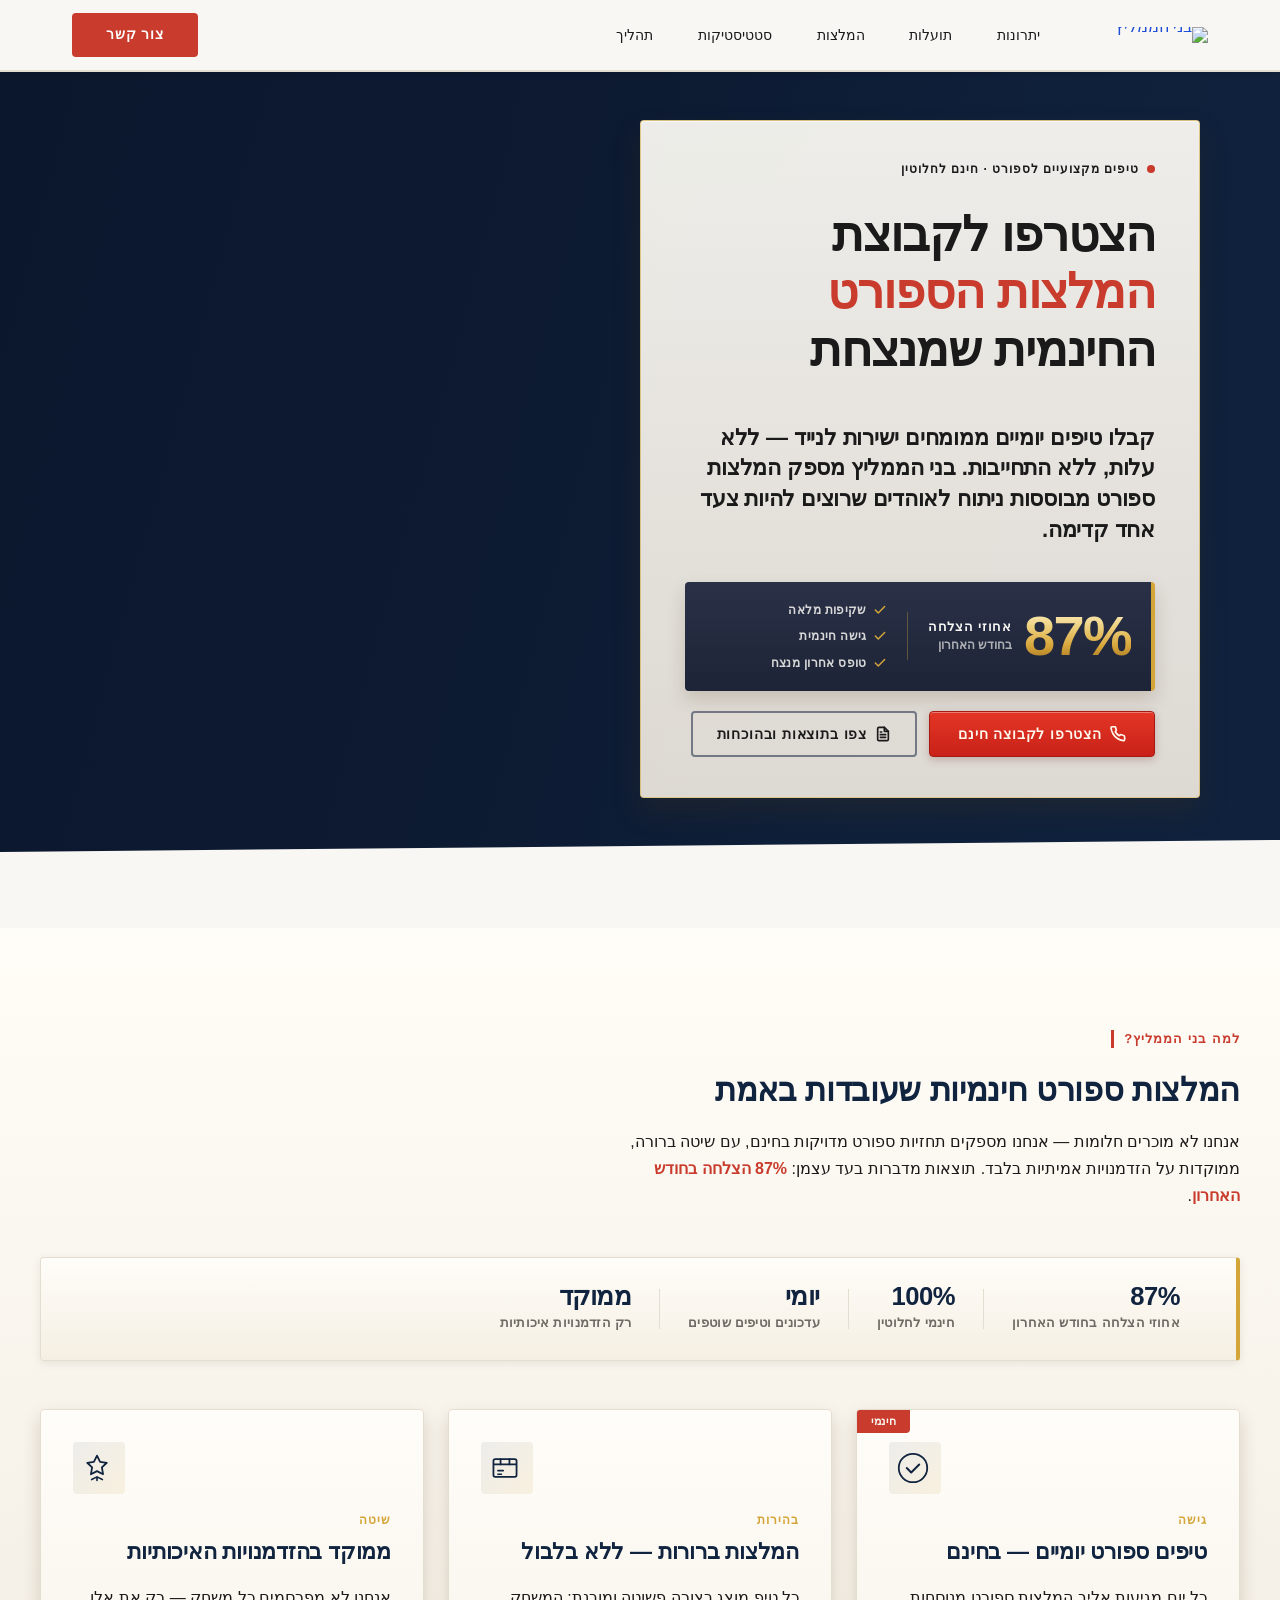
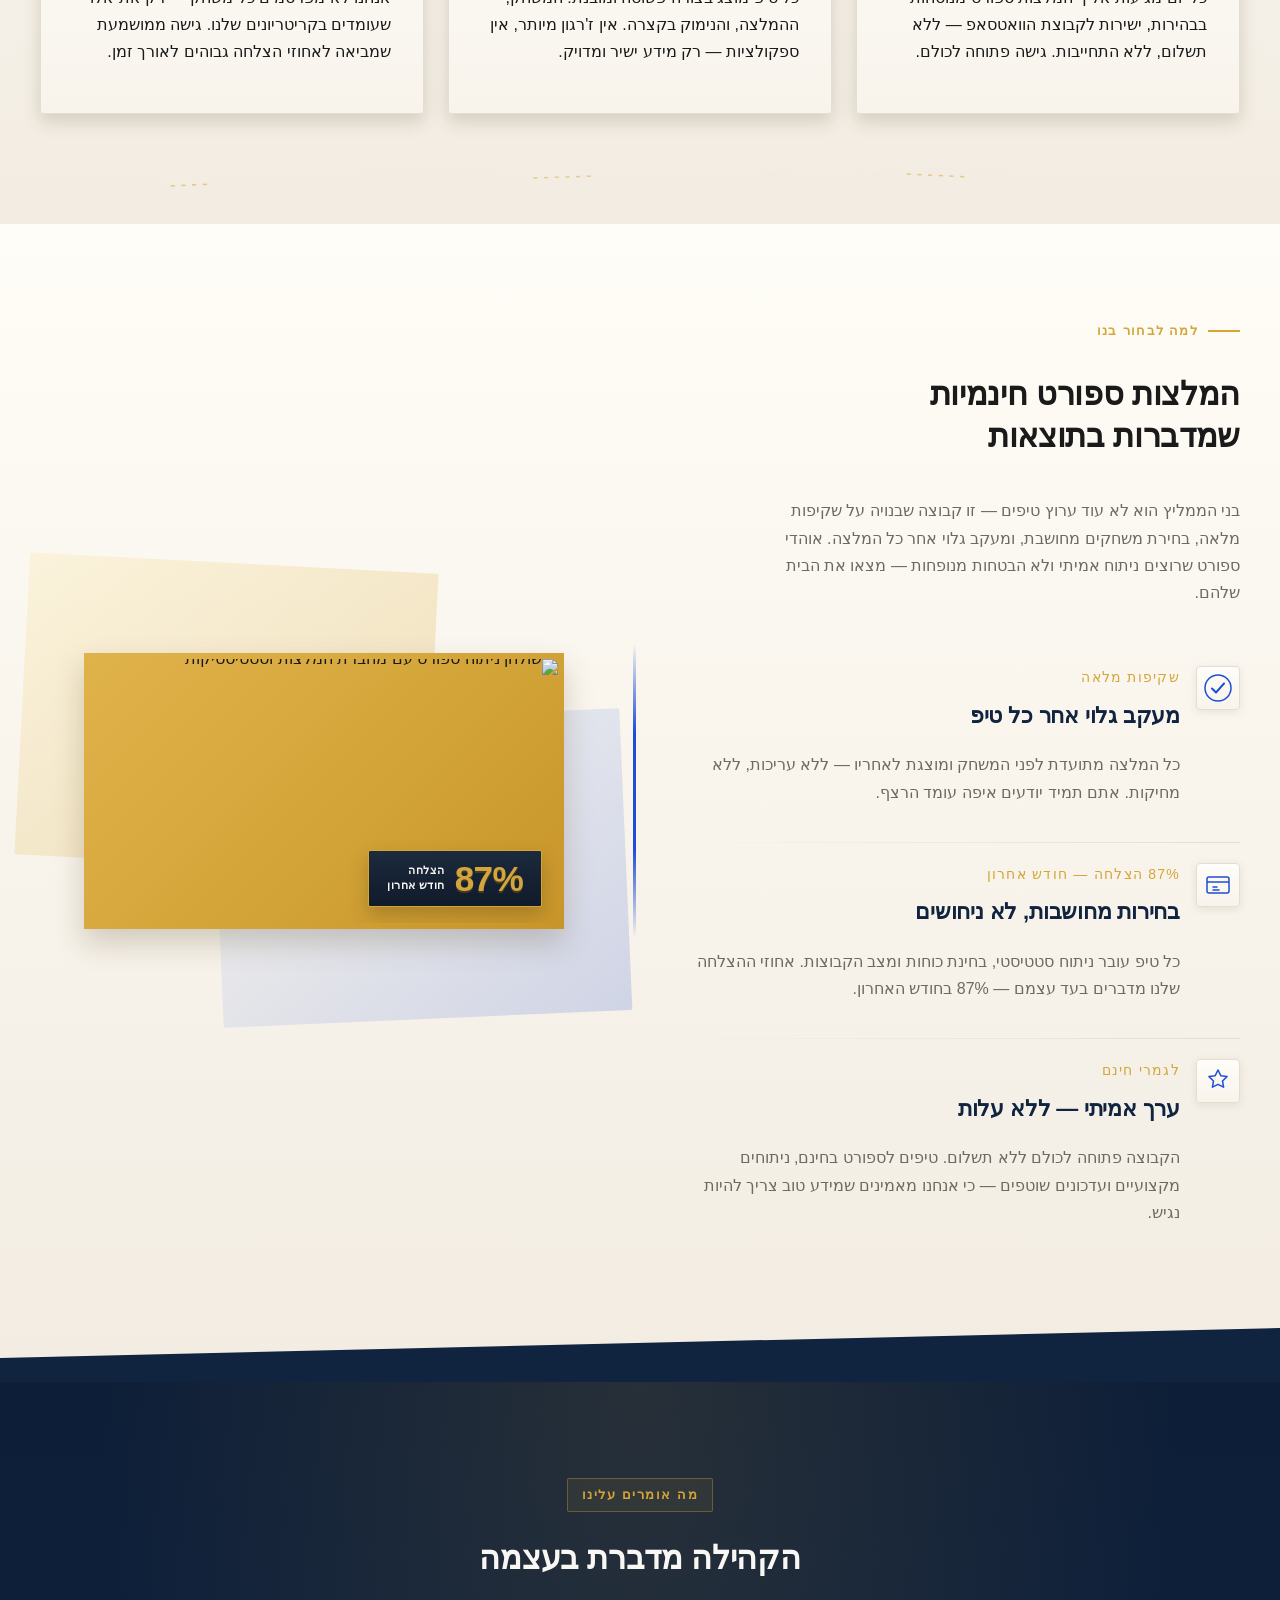
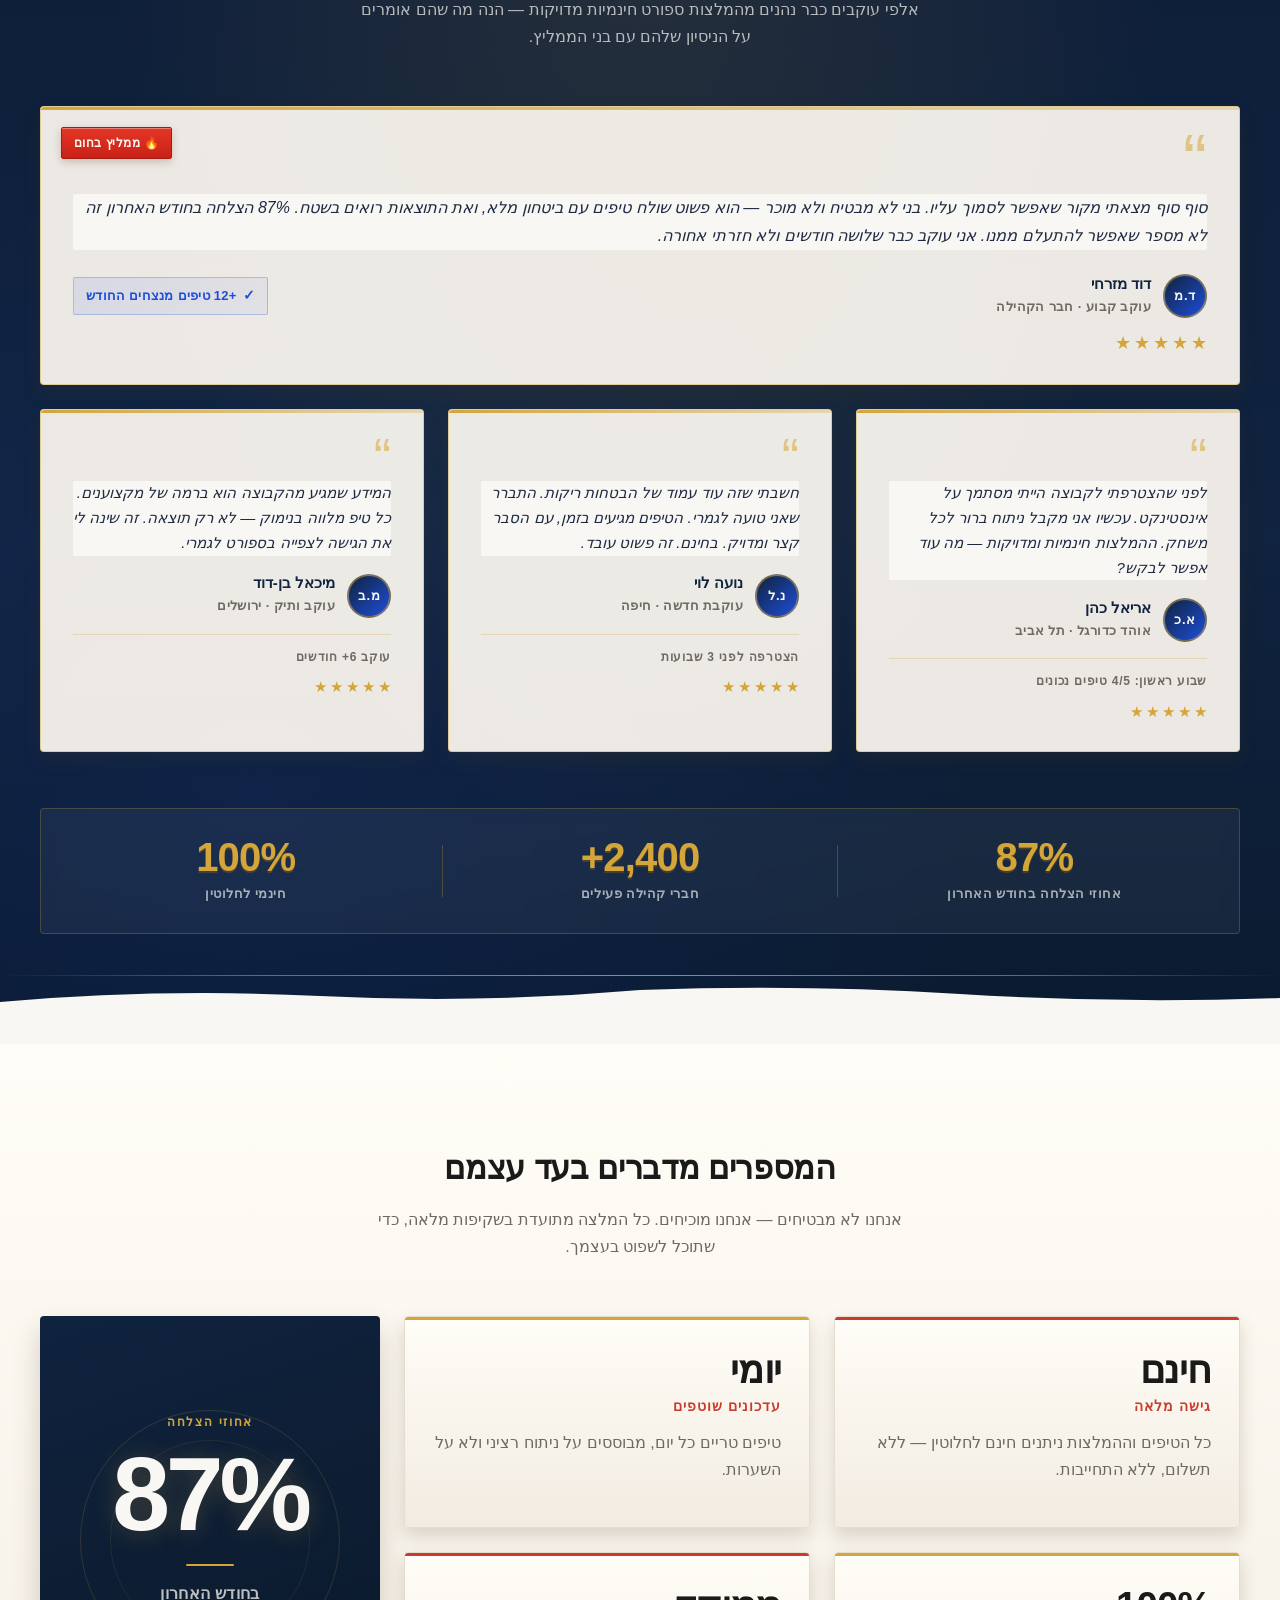
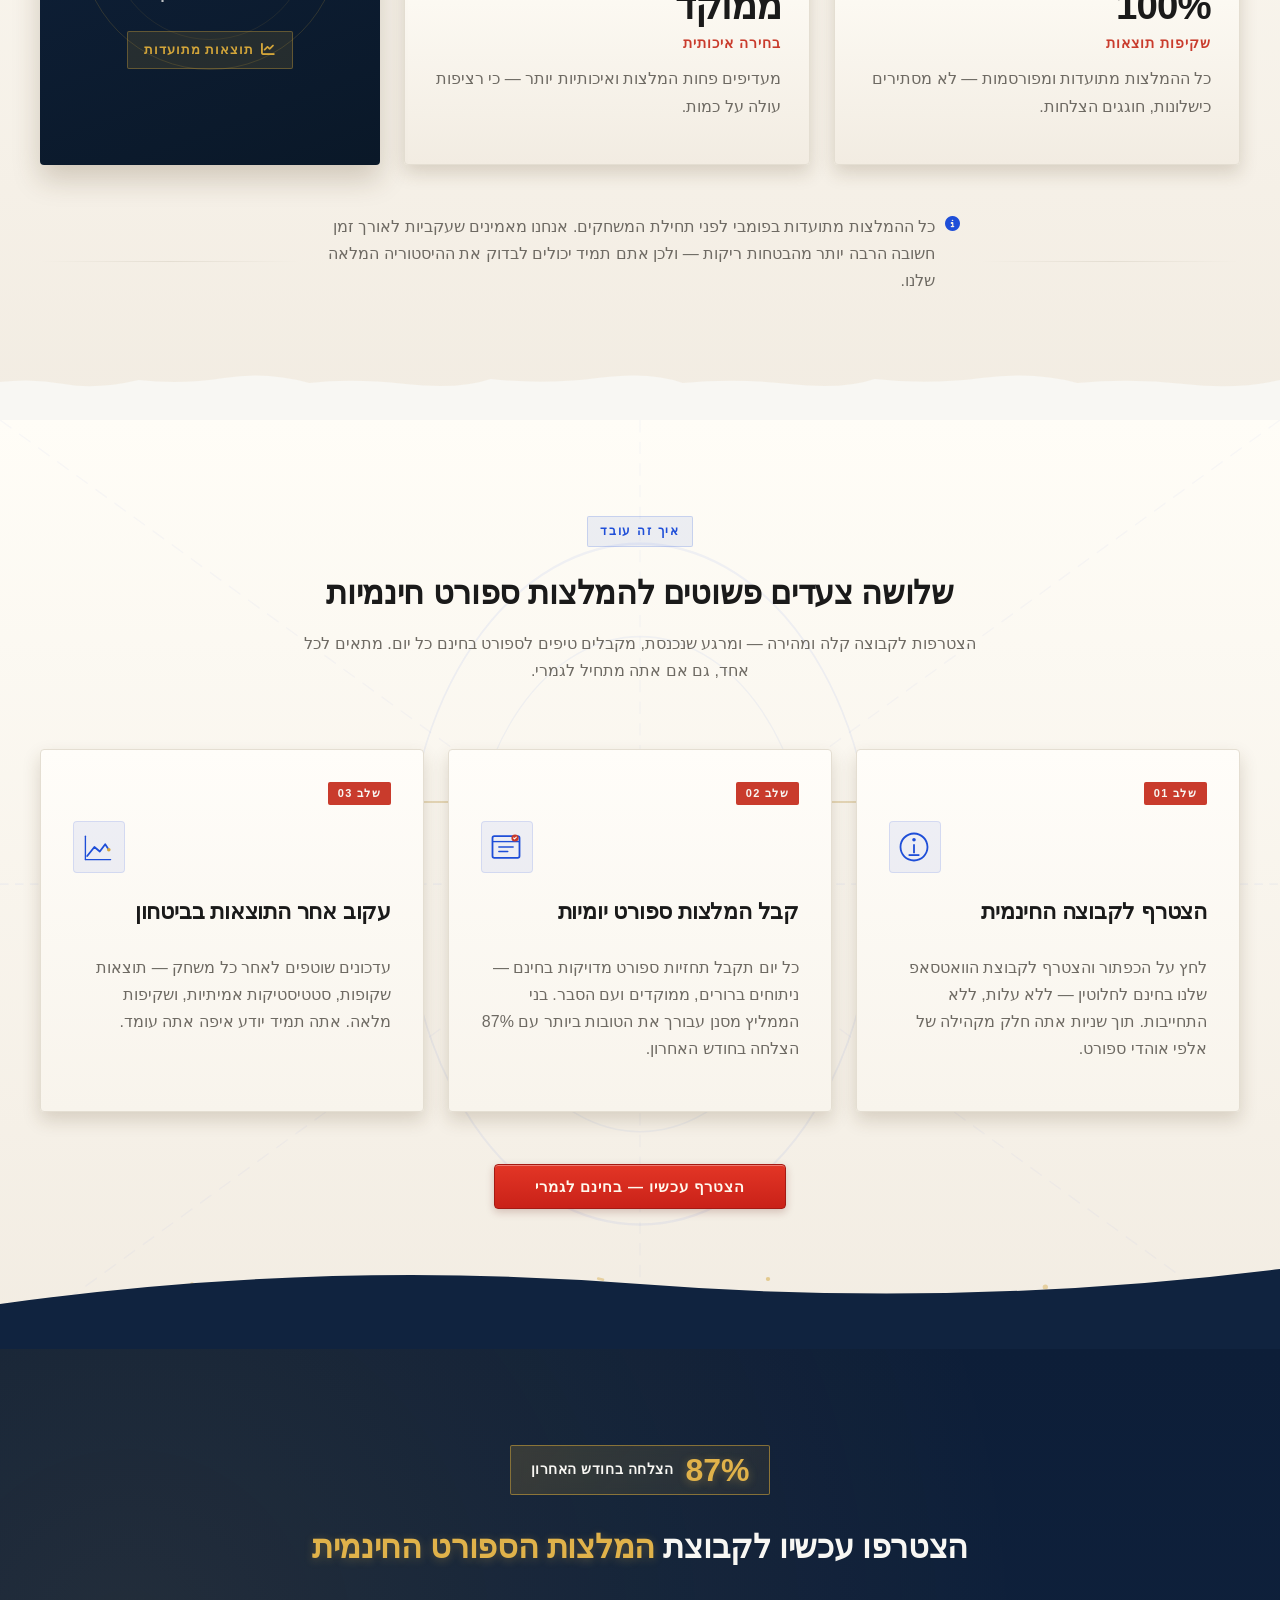
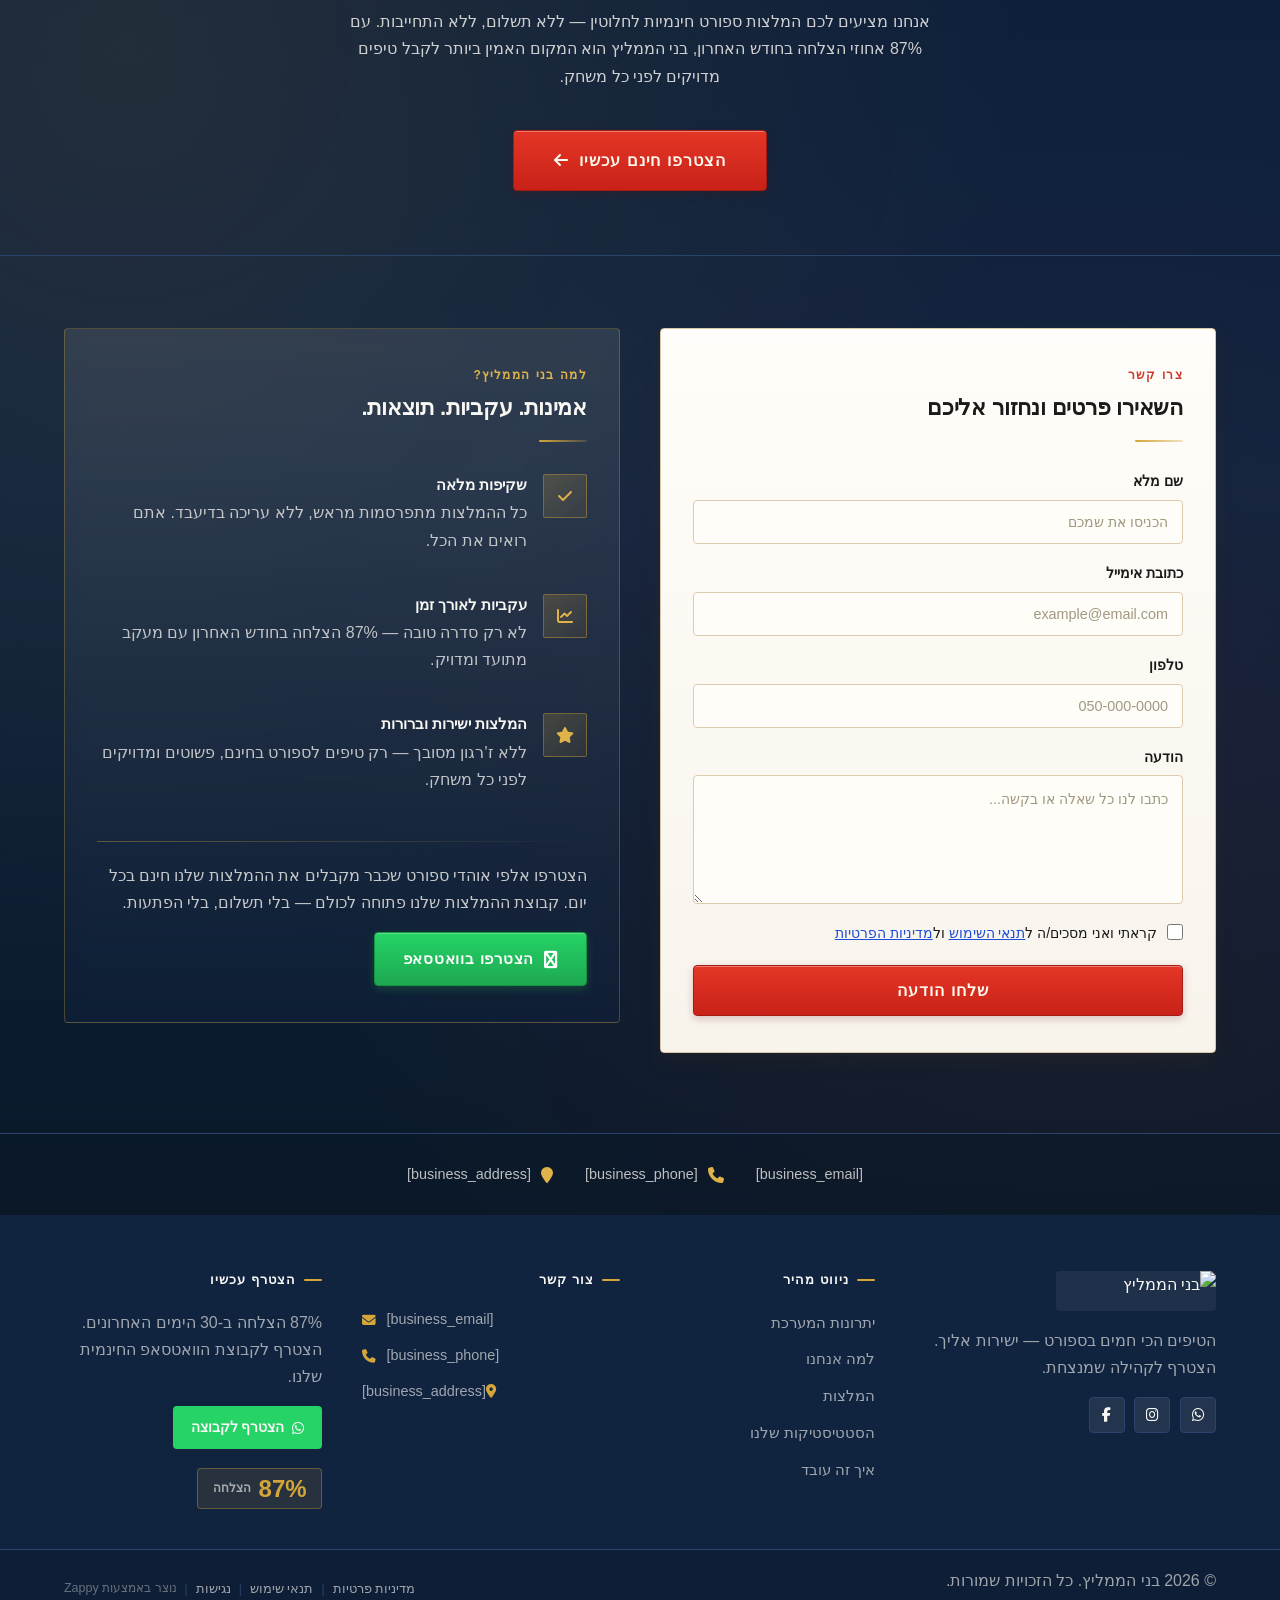
==== index.html @ af09d9f9 "Initial website commit" ====
<!DOCTYPE html>
<html lang="he" dir="rtl">
<head>
    <meta charset="UTF-8">
    <meta name="viewport" content="width=device-width, initial-scale=1.0">
    <meta name="robots" content="index, follow">
    <title>המלצות ספורט חינמיות — בני הממליץ</title>
    <meta name="description" content="A free sports tips group offering predictions and recommendations, emphasizing a strong recent success rate of 87% in the last month. The brand positions itself">
    <meta name="keywords" content="המלצות ספורט חינמיות, טיפים לספורט בחינם, קבוצת המלצות ספורט בוואטסאפ, תחזיות ספורט מדויקות בחינם">
    
    <!-- Favicons -->
    <link rel="icon" type="image/x-icon" href="/assets/favicon.ico">
    <link rel="icon" type="image/png" sizes="16x16" href="/assets/favicon-16x16.png">
    <link rel="icon" type="image/png" sizes="32x32" href="/assets/favicon-32x32.png">
    <link rel="icon" type="image/png" sizes="48x48" href="/assets/favicon-48x48.png">
    <link rel="icon" type="image/png" sizes="192x192" href="/assets/favicon-192x192.png">
    <link rel="icon" type="image/png" sizes="512x512" href="/assets/favicon-512x512.png">
    <link rel="apple-touch-icon" href="/assets/apple-touch-icon.png">
    <!-- Zappy Analytics -->
<script>
(function() {
  'use strict';
  
  // Configuration
  var config = {
    websiteId: '007506ee-eb61-4161-a79a-4ef2f0802b3a',
    apiUrl: 'https://api.zappy5.com/api/analytics/track',
    sessionDuration: 30 * 60 * 1000, // 30 minutes
    visitorDuration: 30 * 24 * 60 * 60 * 1000, // 30 days
    trackPageViews: true,
    trackClicks: true,
    trackFormSubmissions: true
  };
  
  // Generate or retrieve persistent visitor ID (30 days)
  function getVisitorId() {
    var visitorKey = 'zappy_visitor_' + config.websiteId;
    var visitor = null;
    
    try {
      visitor = localStorage.getItem(visitorKey);
      if (visitor) {
        var visitorData = JSON.parse(visitor);
        var now = Date.now();
        
        // Check if visitor ID is still valid (30 days)
        if (now - visitorData.created < config.visitorDuration) {
          // Update last seen timestamp
          visitorData.lastSeen = now;
          localStorage.setItem(visitorKey, JSON.stringify(visitorData));
          return visitorData.id;
        }
      }
    } catch (e) {
      console.warn('Zappy Analytics: LocalStorage not available');
    }
    
    // Generate new visitor ID
    var newVisitorId = 'zv_' + Date.now() + '_' + Math.random().toString(36).substr(2, 9);
    
    try {
      localStorage.setItem(visitorKey, JSON.stringify({
        id: newVisitorId,
        created: Date.now(),
        lastSeen: Date.now()
      }));
    } catch (e) {
      // Continue without local storage
    }
    
    return newVisitorId;
  }
  
  // Generate or retrieve session ID (30 minutes)
  function getSessionId() {
    var sessionKey = 'zappy_session_' + config.websiteId;
    var session = null;
    
    try {
      session = sessionStorage.getItem(sessionKey);
      if (session) {
        var sessionData = JSON.parse(session);
        var now = Date.now();
        
        // Check if session is still valid
        if (now - sessionData.timestamp < config.sessionDuration) {
          // Update timestamp
          sessionData.timestamp = now;
          sessionStorage.setItem(sessionKey, JSON.stringify(sessionData));
          return sessionData.id;
        }
      }
    } catch (e) {
      console.warn('Zappy Analytics: SessionStorage not available');
    }
    
    // Generate new session ID
    var newSessionId = 'zs_' + Date.now() + '_' + Math.random().toString(36).substr(2, 9);
    
    try {
      sessionStorage.setItem(sessionKey, JSON.stringify({
        id: newSessionId,
        timestamp: Date.now()
      }));
    } catch (e) {
      // Continue without session storage
    }
    
    return newSessionId;
  }
  
  var visitorId = getVisitorId();
  var sessionId = getSessionId();
  
  // Track an event
  function trackEvent(eventType, data) {
    data = data || {};
    
    var eventData = {
      website_id: config.websiteId,
      event_type: eventType,
      page_path: window.location.pathname,
      referrer: document.referrer || 'direct',
      visitor_id: visitorId,
      session_id: sessionId,
      metadata: data
    };
    
    // Use sendBeacon if available (better for page unload events)
    if (navigator.sendBeacon) {
      var blob = new Blob([JSON.stringify(eventData)], { type: 'application/json' });
      navigator.sendBeacon(config.apiUrl, blob);
    } else {
      // Fallback to fetch
      fetch(config.apiUrl, {
        method: 'POST',
        headers: {
          'Content-Type': 'application/json'
        },
        body: JSON.stringify(eventData),
        keepalive: true
      }).catch(function(error) {
        console.warn('Zappy Analytics: Failed to track event', error);
      });
    }
  }
  
  // Track page view
  if (config.trackPageViews) {
    trackEvent('pageview', {
      title: document.title,
      url: window.location.href
    });
  }
  
  // Track clicks on important elements
  if (config.trackClicks) {
    document.addEventListener('click', function(e) {
      var target = e.target;
      
      // Track button clicks (counted as actions)
      if (target.tagName === 'BUTTON' || target.closest('button')) {
        var button = target.tagName === 'BUTTON' ? target : target.closest('button');
        trackEvent('click', {
          element: 'button',
          text: button.textContent.trim().substring(0, 100),
          id: button.id || null,
          class: button.className || null
        });
      }
      
      // Track link clicks (navigation - not counted as actions)
      else if (target.tagName === 'A' || target.closest('a')) {
        var link = target.tagName === 'A' ? target : target.closest('a');
        trackEvent('navigation', {
          element: 'link',
          text: link.textContent.trim().substring(0, 100),
          href: link.href,
          external: link.hostname !== window.location.hostname
        });
      }
    }, true);
  }
  
  // Track form submissions
  if (config.trackFormSubmissions) {
    document.addEventListener('submit', function(e) {
      var form = e.target;
      
      trackEvent('form_submit', {
        form_id: form.id || null,
        form_name: form.name || null,
        form_action: form.action || null,
        form_method: form.method || 'GET'
      });
    }, true);
  }
  
  // Track time on page (send on page unload)
  var pageLoadTime = Date.now();
  
  window.addEventListener('beforeunload', function() {
    var timeOnPage = Math.floor((Date.now() - pageLoadTime) / 1000); // in seconds
    
    trackEvent('page_unload', {
      time_on_page: timeOnPage,
      page_path: window.location.pathname
    });
  });
  
  // Expose tracking function globally for custom events
  window.zappyAnalytics = {
    track: trackEvent,
    getVisitorId: function() { return visitorId; },
    getSessionId: function() { return sessionId; }
  };
  
})();
</script>
<!-- End Zappy Analytics -->
    <meta property="og:title" content="המלצות ספורט חינמיות — בני הממליץ">
  <meta property="og:description" content="A free sports tips group offering predictions and recommendations, emphasizing a strong recent success rate of 87% in the last month. The brand positions itself">
  <meta property="og:type" content="website">
  <meta property="og:locale" content="he_IL">
  
  <meta name="twitter:card" content="summary_large_image">
  <meta name="twitter:title" content="המלצות ספורט חינמיות — בני הממליץ">
  <meta name="twitter:description" content="A free sports tips group offering predictions and recommendations, emphasizing a strong recent success rate of 87% in the last month. The brand positions itself">
  
  <link rel="stylesheet" href="https://cdnjs.cloudflare.com/ajax/libs/font-awesome/6.4.0/css/all.min.css">

    <!-- Favicons -->
    <link rel="icon" type="image/x-icon" href="/assets/favicon.ico">
    <link rel="icon" type="image/png" sizes="16x16" href="/assets/favicon-16x16.png">
    <link rel="icon" type="image/png" sizes="32x32" href="/assets/favicon-32x32.png">
    <link rel="icon" type="image/png" sizes="48x48" href="/assets/favicon-48x48.png">
    <link rel="icon" type="image/png" sizes="192x192" href="/assets/favicon-192x192.png">
    <link rel="icon" type="image/png" sizes="512x512" href="/assets/favicon-512x512.png">
    <link rel="apple-touch-icon" href="/assets/apple-touch-icon.png">
    <!-- Cookie Consent -->
    <link rel="stylesheet" href="https://cdn.jsdelivr.net/npm/vanilla-cookieconsent@3/dist/cookieconsent.css">
    <script src="https://cdn.jsdelivr.net/npm/vanilla-cookieconsent@3/dist/cookieconsent.umd.js"></script>
    <!-- Mickidum Accessibility Toolbar -->
    <script src="https://cdn.jsdelivr.net/gh/mickidum/acc_toolbar/acctoolbar/acctoolbar.min.js"></script>
    <link rel="stylesheet" href="/styles.css">

    <style id="zappy-dropdown-submenu-styles">
      /* ========== DESKTOP DROPDOWN SUBMENU STYLES ========== */
      /* Base styles for dropdown submenus - parent must be positioned */
      .nav-menu li:has(.sub-menu), nav li:has(.sub-menu), .navbar li:has(.sub-menu), #navMenu li:has(.sub-menu) { position: relative; }
      /* Submenu base - hidden by default */
      .nav-menu .sub-menu, nav .sub-menu, .navbar .sub-menu, #navMenu .sub-menu { display: block !important; position: absolute !important; top: 100%; left: 0; min-width: 220px; background: white; border-radius: 8px; box-shadow: 0 8px 25px rgba(0,0,0,0.15); padding: 8px 0; opacity: 0; visibility: hidden; transform: translateY(10px); transition: all 0.3s ease; z-index: 1000; list-style: none; pointer-events: none; }
      /* CRITICAL: Desktop hover styles to show dropdown */
      .nav-menu li:hover > .sub-menu, nav li:hover > .sub-menu, .navbar li:hover > .sub-menu, #navMenu li:hover > .sub-menu { opacity: 1 !important; visibility: visible !important; transform: translateY(0) !important; pointer-events: auto !important; }
      /* Submenu item styling */
      .sub-menu li { list-style: none; margin: 0; padding: 0; }
      .sub-menu a { display: block !important; padding: 10px 16px !important; color: var(--text-dark, #333) !important; font-weight: 500; text-decoration: none; white-space: nowrap; transition: background-color 0.2s; }
      .sub-menu a:hover { background-color: #f5f5f5; }
      /* RTL (Hebrew/Arabic) dropdown positioning */
      [dir="rtl"] .nav-menu .sub-menu, [dir="rtl"] nav .sub-menu, [dir="rtl"] .navbar .sub-menu, html[lang="he"] .nav-menu .sub-menu, html[lang="he"] nav .sub-menu, html[lang="he"] .navbar .sub-menu, html[lang="ar"] .nav-menu .sub-menu, html[lang="ar"] nav .sub-menu, html[lang="ar"] .navbar .sub-menu { left: auto !important; right: 0 !important; }
      /* Hide empty dropdown menus */
      .sub-menu:empty, .sub-menu:not(:has(li:not(.zappy-hidden-menu-item))), .sub-menu:not(:has(li)) { display: none !important; opacity: 0 !important; visibility: hidden !important; pointer-events: none !important; }
      /* Desktop: show submenu on Menu Group hover */
      li:has(.menu-group-title):hover > .sub-menu { opacity: 1 !important; visibility: visible !important; transform: translateY(0) !important; pointer-events: auto !important; }
      /* Menu Group title styling */
      .nav-menu > li > .menu-group-title, #navMenu > li > .menu-group-title { display: inline-block; padding: 0.5rem 1rem; cursor: default; user-select: none; }
      
      /* ========== MOBILE SUBMENU STYLES ========== */
      @media (max-width: 768px) {
        .nav-menu .sub-menu, nav .sub-menu, .navbar .sub-menu, #navMenu .sub-menu { position: static !important; transform: none !important; box-shadow: none !important; background: transparent !important; max-height: 0; overflow: hidden; opacity: 0; visibility: hidden; transition: max-height 0.3s ease, opacity 0.3s ease; padding: 0 !important; border-radius: 0 !important; }
        .sub-menu.mobile-expanded { max-height: 500px !important; opacity: 1 !important; visibility: visible !important; padding: 8px 0 8px 16px !important; }
        [dir="rtl"] .sub-menu.mobile-expanded, html[lang="he"] .sub-menu.mobile-expanded { padding: 8px 16px 8px 0 !important; }
        /* Disable hover behavior on mobile */
        .nav-menu li:hover > .sub-menu, nav li:hover > .sub-menu, .navbar li:hover > .sub-menu, #navMenu li:hover > .sub-menu { opacity: 0; visibility: hidden; pointer-events: none; }
        .nav-menu li > .sub-menu.mobile-expanded, nav li > .sub-menu.mobile-expanded, .navbar li > .sub-menu.mobile-expanded, #navMenu li > .sub-menu.mobile-expanded { opacity: 1 !important; visibility: visible !important; pointer-events: auto !important; }
        .nav-menu li:has(.sub-menu), nav li:has(.sub-menu), .navbar li:has(.sub-menu), #navMenu li:has(.sub-menu) { display: flex !important; flex-wrap: wrap !important; align-items: center !important; position: relative !important; min-height: 44px !important; }
        .nav-menu li:has(.sub-menu) > a, nav li:has(.sub-menu) > a, .navbar li:has(.sub-menu) > a, #navMenu li:has(.sub-menu) > a { flex: 1 !important; min-width: 0 !important; }
        .nav-menu li:has(.sub-menu) > .menu-group-title, nav li:has(.sub-menu) > .menu-group-title, .navbar li:has(.sub-menu) > .menu-group-title, #navMenu li:has(.sub-menu) > .menu-group-title { flex: 1 !important; min-width: 0 !important; padding: 0 !important; line-height: inherit !important; }
        .nav-menu li:has(.sub-menu) > .sub-menu, nav li:has(.sub-menu) > .sub-menu, .navbar li:has(.sub-menu) > .sub-menu, #navMenu li:has(.sub-menu) > .sub-menu { flex-basis: 100% !important; width: 100% !important; }
        .nav-menu li:has(.sub-menu) > a [class*="chevron"], .nav-menu li:has(.sub-menu) > a [class*="arrow"], .nav-menu li:has(.sub-menu) > a .fa-chevron-down, .nav-menu li:has(.sub-menu) > a .fa-angle-down, nav li:has(.sub-menu) > a [class*="chevron"], nav li:has(.sub-menu) > a [class*="arrow"], #navMenu li:has(.sub-menu) > a [class*="chevron"], #navMenu li:has(.sub-menu) > a [class*="arrow"] { display: none !important; visibility: hidden !important; }
        .mobile-submenu-toggle { display: flex !important; align-items: center !important; justify-content: center !important; width: 44px !important; height: auto !important; background: transparent !important; border: none !important; cursor: pointer !important; color: var(--text-dark) !important; position: static !important; flex-shrink: 0 !important; align-self: stretch !important; z-index: 2 !important; padding: 0 !important; margin: 0 !important; }
        .mobile-submenu-toggle::after { content: '' !important; width: 0 !important; height: 0 !important; border-left: 6px solid transparent !important; border-right: 6px solid transparent !important; border-top: 7px solid currentColor !important; transition: transform 0.3s ease !important; }
        .mobile-submenu-toggle.expanded::after { transform: rotate(180deg) !important; }
        .sub-menu a { padding: 10px 0 !important; display: block !important; color: var(--text-dark) !important; }
        .navbar .sub-menu li a, nav.navbar .sub-menu li a, .zappy-products-dropdown .sub-menu a { color: var(--text-dark) !important; }
      }
      @media (min-width: 769px) { .mobile-submenu-toggle { display: none !important; } }
    </style>

    <style id="mobile-lang-menu-deployed-css">
    @media (max-width: 768px) {
      .lang-switcher,
      .nav-cta-container .lang-switcher,
      .nav-container .lang-switcher,
      .navbar .lang-switcher,
      .navbar .nav-cta-container .lang-switcher,
      .nav-icons-left .lang-switcher,
      .nav-ecommerce-icons .lang-switcher { display: none !important; }
      .mobile-lang-menu { width: 100%; border-top: 1px solid rgba(128,128,128,0.2); padding: 8px 0 0 0; margin-top: 8px; }
      .mobile-lang-toggle { display: flex !important; align-items: center; justify-content: space-between; width: 100%; padding: 12px 16px; background: none; border: none; cursor: pointer; font-size: 15px; color: inherit; font-family: inherit; }
      .mobile-lang-toggle::after { content: ''; display: inline-block; width: 8px; height: 8px; border-right: 2px solid currentColor; border-bottom: 2px solid currentColor; transform: rotate(45deg); transition: transform 0.3s ease; margin-left: 8px; }
      .mobile-lang-toggle.expanded::after { transform: rotate(-135deg); }
      .mobile-lang-options { max-height: 0; overflow: hidden; transition: max-height 0.3s ease; }
      .mobile-lang-options.expanded { max-height: 300px; }
      .mobile-lang-option { display: flex !important; align-items: center; gap: 10px; padding: 10px 24px; text-decoration: none; color: inherit; font-size: 14px; font-family: inherit; }
      .mobile-lang-option:hover { background: rgba(128,128,128,0.1); }
      .mobile-lang-option.active { font-weight: 600; opacity: 0.7; pointer-events: none; }
      .mobile-lang-option img { width: 20px; height: 20px; border-radius: 50%; }
    }
    @media (min-width: 769px) {
      .mobile-lang-menu { display: none !important; }
    }
    </style>

    <style id="zappy-widget-visibility">
      #mic-access-tool-general-button, .mic-access-tool-general-button,
      #mic-init-access-tool .mic-access-tool-general-button, #mic-init-access-tool #mic-access-tool-general-button,
      ._access-icon, #mic-access-tool-box, .mic-access-tool-box,
      #mic-init-access-tool #mic-access-tool-box, div[id*="mic-access-tool-box"], ._access-menu {
        display: none !important; visibility: hidden !important; opacity: 0 !important; pointer-events: none !important;
      }
    </style>
</head>
<body>

  <nav class="navbar" dir="rtl">
  <button class="mobile-toggle" id="mobileToggle" aria-label="Menu">
    <svg class="hamburger-icon" width="24" height="24" viewBox="0 0 24 24" fill="none">
      <path d="M3 12h18M3 6h18M3 18h18" stroke="currentColor" stroke-width="2" stroke-linecap="round"></path>
    </svg>
    <svg class="close-icon" width="24" height="24" viewBox="0 0 24 24" fill="none" style="display: none;">
      <path d="M18 6L6 18M6 6l12 12" stroke="currentColor" stroke-width="2" stroke-linecap="round"></path>
    </svg>
  </button>

  <button class="phone-header-btn" data-phone="[business_phone]" aria-label="Call">
    <svg width="20" height="20" viewBox="0 0 24 24" fill="currentColor">
      <path d="M22 16.92v3a2 2 0 0 1-2.18 2 19.79 19.79 0 0 1-8.63-3.07 19.5 19.5 0 0 1-6-6 19.79 19.79 0 0 1-3.07-8.67A2 2 0 0 1 4.11 2h3a2 2 0 0 1 2 1.72 12.84 12.84 0 0 0 .7 2.81 2 2 0 0 1-.45 2.11L8.09 9.91a16 16 0 0 0 6 6l1.27-1.27a2 2 0 0 1 2.11-.45 12.84 12.84 0 0 0 2.81.7A2 2 0 0 1 22 16.92z"></path>
    </svg>
  </button>

  <div class="nav-container">
    <div class="nav-right-group"><div class="nav-brand">
      <a href="/" class="logo-link">
        <img src="/assets/business-logo.webp" alt="בני הממליץ" class="logo">
      </a>
    </div><ul class="nav-menu" id="navMenu"><li><a href="#features">יתרונות</a></li><li><a href="#benefits">תועלות</a></li><li><a href="#testimonials">המלצות</a></li><li><a href="#stats">סטטיסטיקות</a></li><li><a href="#process">תהליך</a></li></ul></div>

    

    <div class="nav-cta-container">
      <a href="#contact" class="nav-cta-btn">צור קשר</a>
    </div>
  </div>
</nav>
<script>

// Navbar Mobile Menu Toggle and Contrast Fix
(function() {
  // Use 'load' event instead of 'DOMContentLoaded' to ensure we run AFTER all other scripts
  window.addEventListener('load', function() {
    
    // FIX MOBILE BUTTON CONTRAST
    // Detect navbar background color and apply contrasting color to mobile buttons
    const navbar = document.querySelector('.navbar, nav, header');
    if (!navbar) {
      console.log('[Navbar] Navbar element not found');
      return;
    }
    
    // DECLARE VARIABLES EARLY to avoid Temporal Dead Zone errors
    // These are used in multiple places below
    let mobileToggle = document.getElementById('mobileToggle') ||
                       document.querySelector('.mobile-toggle') ||
                       document.querySelector('.hamburger') ||
                       document.querySelector('.hamburger-menu') ||
                       document.querySelector('.menu-toggle') ||
                       document.querySelector('.burger-menu') ||
                       document.querySelector('[aria-label="Menu"]') ||
                       document.querySelector('[aria-label="תפריט"]');
    
    const phoneBtn = document.querySelector('.phone-header-btn');
    
    const computedStyle = window.getComputedStyle(navbar);
    let bgColor = computedStyle.backgroundColor;
    
    console.log('[Navbar] Initial navbar background:', bgColor);
    
    // Check if background is transparent or rgba with 0 alpha
    const isTransparent = bgColor === 'transparent' || 
                         bgColor === 'rgba(0, 0, 0, 0)' ||
                         (bgColor.startsWith('rgba') && bgColor.includes(', 0)'));
    
    if (isTransparent) {
      // Check for background-image or gradient
      const bgImage = computedStyle.backgroundImage;
      if (bgImage && bgImage !== 'none') {
        console.log('[Navbar] Navbar has background image/gradient, using dark text');
        bgColor = 'rgb(240, 240, 240)'; // Assume light background
      } else {
        // Transparent navbar - check body background
        const bodyBg = window.getComputedStyle(document.body).backgroundColor;
        console.log('[Navbar] Navbar transparent, using body background:', bodyBg);
        bgColor = bodyBg;
      }
    }
    
    // Calculate luminance to determine if background is light or dark
    const rgb = bgColor.match(/\d+/g);
    if (rgb && rgb.length >= 3) {
      const r = parseInt(rgb[0]);
      const g = parseInt(rgb[1]);
      const b = parseInt(rgb[2]);
      const luminance = (0.299 * r + 0.587 * g + 0.114 * b) / 255;
      
      // Mobile button colors are set by Claude's AI-generated CSS (same as .nav-menu a)
      // No dynamic color overrides needed - colors come from the generated navbar CSS
      console.log('[Navbar] Mobile button colors preserved from Claude CSS (luminance:', luminance.toFixed(2) + ')');
      
      // FIX ICON SIZES - Ensure SVGs are properly sized and visible
      // INJECT CRITICAL CSS TO OVERRIDE ANY CONFLICTING RULES
      const criticalCSS = document.createElement('style');
      criticalCSS.id = 'zappy-mobile-nav-fix';
      const htmlLang = document.documentElement.lang || 'en';
      const htmlDir = document.documentElement.dir || 'ltr';
      // Check both dir attribute AND lang for RTL detection
      // dir="rtl" is the most reliable indicator
      const isRTL = htmlDir === 'rtl' || htmlLang === 'he' || htmlLang === 'ar';
      
      criticalCSS.textContent = `
        /* Hide mobile buttons on desktop, show only on mobile */
        @media (min-width: 769px) {
          .mobile-toggle,
          .phone-header-btn {
            display: none !important;
          }
        }
        
        /* Show and position mobile buttons correctly on mobile */
        @media (max-width: 768px) {
          .mobile-toggle,
          .phone-header-btn {
            position: absolute !important;
            top: 50% !important;
            transform: translateY(-50%) !important;
            z-index: 1001 !important;
            display: flex !important;
            align-items: center !important;
            justify-content: center !important;
            width: 36px !important;
            height: 36px !important;
            border-radius: 50% !important;
            border: none !important;
            cursor: pointer !important;
            padding: 6px !important;
            background: none !important;
            color: var(--nav-text, var(--text-dark)) !important;
          }
          
          /* LTR positioning (default): hamburger LEFT, phone RIGHT */
          html:not([dir="rtl"]):not([lang="he"]):not([lang="ar"]) .mobile-toggle,
          html[dir="ltr"] .mobile-toggle {
            left: 12px !important;
            right: auto !important;
          }
          html:not([dir="rtl"]):not([lang="he"]):not([lang="ar"]) .phone-header-btn,
          html[dir="ltr"] .phone-header-btn {
            right: 12px !important;
            left: auto !important;
          }
          
          /* RTL positioning: hamburger RIGHT, phone LEFT */
          html[dir="rtl"] .mobile-toggle,
          html[lang="he"] .mobile-toggle,
          html[lang="ar"] .mobile-toggle {
            right: 12px !important;
            left: auto !important;
          }
          html[dir="rtl"] .phone-header-btn,
          html[lang="he"] .phone-header-btn,
          html[lang="ar"] .phone-header-btn {
            left: 12px !important;
            right: auto !important;
          }
          
          /* CRITICAL: Ensure nav-container has min-height on mobile */
          /* All children are positioned absolutely/fixed on mobile, so height:auto collapses to 0 */
          .nav-container {
            min-height: 70px !important;
            position: relative !important;
          }
          
          /* Ensure SVG icons are properly sized and inherit color */
          .mobile-toggle svg,
          .phone-header-btn svg {
            width: 24px !important;
            height: 24px !important;
            /* Don't force display - let JavaScript control hamburger/close toggle */
          }
          
          /* Reset nav-cta-container on mobile - remove desktop box-shadow/padding */
          /* that creates a visible ghost box when CTA button is hidden */
          .nav-cta-container {
            box-shadow: none !important;
            padding: 0 !important;
          }
          
          /* Hide nav-cta-container entirely on mobile when there's no lang-switcher */
          /* (only the CTA button is inside, and it's hidden on mobile) */
          .nav-cta-container:not(:has(.lang-switcher)) {
            display: none !important;
          }
          
          /* CRITICAL: Prevent hero image fade gradient from bleeding over headline text */
          /* The .image-fade-gradient has bottom: -30px (extends below parent) */
          /* On mobile stacked layout, this overlaps the h1 text below the image */
          .hero-image-column {
            overflow: hidden !important;
          }
          .image-fade-gradient {
            bottom: 0 !important;
          }
          
          /* Hide desktop language switcher on mobile - hamburger menu handles it */
          /* High specificity to override stored CSS */
          .lang-switcher,
          .nav-cta-container .lang-switcher,
          .nav-container .lang-switcher,
          .navbar .lang-switcher,
          .navbar .nav-cta-container .lang-switcher {
            display: none !important;
          }
        }
      `;
      
      // Remove existing fix if present and inject new one
      const existing = document.getElementById('zappy-mobile-nav-fix');
      if (existing) existing.remove();
      document.head.appendChild(criticalCSS);
      
      console.log('[Navbar] Critical CSS injected for mobile nav positioning');
      
      // ONLY apply inline positioning styles on mobile viewport
      // On desktop, the CSS handles hiding these buttons with display: none
      // Inline styles were breaking desktop layout by overriding CSS
      const isMobileViewport = window.innerWidth <= 768;
      
      if (mobileToggle) {
        // Icon sizing applies to all viewports for consistency
        const hamburgerIcon = mobileToggle.querySelector('.hamburger-icon');
        const closeIcon = mobileToggle.querySelector('.close-icon');
        
        if (hamburgerIcon) {
          hamburgerIcon.style.setProperty('width', '24px', 'important');
          hamburgerIcon.style.setProperty('height', '24px', 'important');
          hamburgerIcon.style.setProperty('display', 'block', 'important'); // Show hamburger by default
        }
        if (closeIcon) {
          closeIcon.style.setProperty('width', '24px', 'important');
          closeIcon.style.setProperty('height', '24px', 'important');
          closeIcon.style.setProperty('display', 'none', 'important'); // Hide close icon by default
        }
        
        // ONLY set positioning inline styles on mobile
        if (isMobileViewport) {
          mobileToggle.style.setProperty('position', 'absolute', 'important');
          mobileToggle.style.setProperty('top', '50%', 'important');
          mobileToggle.style.setProperty('transform', 'translateY(-50%)', 'important');
          mobileToggle.style.setProperty('z-index', '1001', 'important');
          
          // Clear any inline left/right so CSS can take over based on html[dir]
          mobileToggle.style.removeProperty('left');
          mobileToggle.style.removeProperty('right');
          
          console.log('[Navbar] Mobile toggle positioning applied (mobile viewport)');
        } else {
          // On desktop, clear any positioning styles to let CSS handle it
          mobileToggle.style.removeProperty('position');
          mobileToggle.style.removeProperty('top');
          mobileToggle.style.removeProperty('transform');
          mobileToggle.style.removeProperty('z-index');
          mobileToggle.style.removeProperty('left');
          mobileToggle.style.removeProperty('right');
          console.log('[Navbar] Desktop viewport - cleared mobile toggle inline positioning');
        }
      }
      
      if (phoneBtn) {
        // Icon sizing applies to all viewports
        const phoneIcon = phoneBtn.querySelector('svg');
        if (phoneIcon) {
          phoneIcon.style.width = '24px';
          phoneIcon.style.height = '24px';
          phoneIcon.setAttribute('width', '24');
          phoneIcon.setAttribute('height', '24');
        }
        
        // ONLY set positioning inline styles on mobile
        if (isMobileViewport) {
          phoneBtn.style.setProperty('position', 'absolute', 'important');
          phoneBtn.style.setProperty('top', '50%', 'important');
          phoneBtn.style.setProperty('transform', 'translateY(-50%)', 'important');
          phoneBtn.style.setProperty('z-index', '1001', 'important');
          
          // Clear any inline left/right so CSS can take over based on html[dir]
          phoneBtn.style.removeProperty('left');
          phoneBtn.style.removeProperty('right');
          
          console.log('[Navbar] Phone button positioning applied (mobile viewport)');
        } else {
          // On desktop, clear any positioning styles to let CSS handle it
          phoneBtn.style.removeProperty('position');
          phoneBtn.style.removeProperty('top');
          phoneBtn.style.removeProperty('transform');
          phoneBtn.style.removeProperty('z-index');
          phoneBtn.style.removeProperty('left');
          phoneBtn.style.removeProperty('right');
          console.log('[Navbar] Desktop viewport - cleared phone button inline positioning');
        }
      }
    } else {
      console.log('[Navbar] Could not parse background color:', bgColor);
    }
    
    // MOBILE MENU TOGGLE
    // Re-query in case DOM changed (mobileToggle already declared at top of function)
    mobileToggle = document.getElementById('mobileToggle') ||
                   document.querySelector('.mobile-toggle') ||
                   document.querySelector('.hamburger') ||
                   document.querySelector('.hamburger-menu') ||
                   document.querySelector('.menu-toggle') ||
                   document.querySelector('.burger-menu') ||
                   document.querySelector('[aria-label="Menu"]') ||
                   document.querySelector('[aria-label="תפריט"]');
    
    // EXPANDED SEARCH: Find nav menu by ID or class
    const navMenu = document.getElementById('navMenu') ||
                  document.querySelector('.nav-menu') ||
                  document.querySelector('.nav-links') ||
                  document.querySelector('nav ul:not(.submenu)');
    
    if (!mobileToggle || !navMenu) {
      console.log('[Navbar] Mobile toggle or menu not found:', { toggle: !!mobileToggle, menu: !!navMenu });
      return;
    }
    
    // Ensure navMenu has ID for CSS targeting
    if (!navMenu.id) {
      navMenu.id = 'navMenu';
    }
    
    console.log('[Navbar] Initializing mobile menu...');
    
    // Remove any existing event listeners by cloning the button
    const newToggle = mobileToggle.cloneNode(true);
    mobileToggle.parentNode.replaceChild(newToggle, mobileToggle);
    
    // Toggle menu on button click - use newToggle now
    newToggle.addEventListener('click', function(e) {
      e.preventDefault();
      e.stopPropagation();
      
      const hamburgerIcon = this.querySelector('.hamburger-icon');
      const closeIcon = this.querySelector('.close-icon');
      const isActive = navMenu.classList.contains('active');
      
      if (isActive) {
        // Close menu
        navMenu.classList.remove('active');
        if (hamburgerIcon) hamburgerIcon.style.setProperty('display', 'block', 'important');
        if (closeIcon) closeIcon.style.setProperty('display', 'none', 'important');
        document.body.style.overflow = '';
        console.log('[Navbar] Menu closed');
      } else {
        // Open menu
        navMenu.classList.add('active');
        if (hamburgerIcon) hamburgerIcon.style.setProperty('display', 'none', 'important');
        if (closeIcon) closeIcon.style.setProperty('display', 'block', 'important');
        document.body.style.overflow = 'hidden';
        console.log('[Navbar] Menu opened');
      }
    });
    
    // Close menu when clicking nav links (but NOT dropdown toggles)
    const navLinks = navMenu.querySelectorAll('a');
    navLinks.forEach(function(link) {
      link.addEventListener('click', function() {
        // Don't close if it's a dropdown child (unless it's a real navigation link)
        if (this.getAttribute('href') === '#') return;
        
        const hamburgerIcon = newToggle.querySelector('.hamburger-icon');
        const closeIcon = newToggle.querySelector('.close-icon');
        
        navMenu.classList.remove('active');
        if (hamburgerIcon) hamburgerIcon.style.setProperty('display', 'block', 'important');
        if (closeIcon) closeIcon.style.setProperty('display', 'none', 'important');
        document.body.style.overflow = '';
        console.log('[Navbar] Menu closed (link clicked)');
      });
    });
    
    // DROPDOWN MENU TOGGLE (for mobile and touch devices)
    var dropdownToggles = navMenu.querySelectorAll('.dropdown-toggle');
    dropdownToggles.forEach(function(toggle) {
      toggle.addEventListener('click', function(e) {
        e.preventDefault();
        e.stopPropagation();
        var parent = this.closest('.nav-dropdown');
        if (!parent) return;
        
        // Close other open dropdowns at the same level
        var siblings = parent.parentNode.querySelectorAll('.nav-dropdown.open');
        siblings.forEach(function(sib) {
          if (sib !== parent) sib.classList.remove('open');
        });
        
        parent.classList.toggle('open');
        console.log('[Navbar] Dropdown toggled:', parent.classList.contains('open') ? 'open' : 'closed');
      });
    });
    
    // Close dropdowns when clicking outside
    document.addEventListener('click', function(e) {
      if (!e.target.closest('.nav-dropdown')) {
        var openDropdowns = document.querySelectorAll('.nav-dropdown.open');
        openDropdowns.forEach(function(dd) { dd.classList.remove('open'); });
      }
    });
    
    console.log('[Navbar] Dropdown handlers initialized for ' + dropdownToggles.length + ' dropdowns');
    
    // Phone button functionality (phoneBtn already declared at top of function)
    if (phoneBtn) {
      phoneBtn.addEventListener('click', function() {
        // Get phone number from placeholder in page or use default
        const phoneLinks = document.querySelectorAll('a[href^="tel:"]');
        const phoneNumber = phoneLinks.length > 0 
          ? phoneLinks[0].getAttribute('href').replace('tel:', '')
          : '[business_phone]';
        
        window.location.href = 'tel:' + phoneNumber;
        console.log('[Navbar] Phone button clicked');
      });
    }
    
    console.log('[Navbar] Mobile menu initialized successfully');
    
    // === WHATSAPP BUTTON VISIBILITY FIX ===
    // Ensure WhatsApp floating button is hidden on desktop and visible on mobile
    // IMPORTANT: Only target the floating button by its class, NOT generic wa.me links
    const handleWhatsAppVisibility = function() {
      const whatsappBtn = document.querySelector('.whatsapp-float');
      if (whatsappBtn) {
        const isDesktop = window.innerWidth >= 769;
        if (isDesktop) {
          whatsappBtn.style.setProperty('display', 'none', 'important');
          whatsappBtn.style.setProperty('visibility', 'hidden', 'important');
          whatsappBtn.style.setProperty('opacity', '0', 'important');
          whatsappBtn.style.setProperty('pointer-events', 'none', 'important');
          console.log('[WhatsApp] Button hidden on desktop');
        } else {
          whatsappBtn.style.removeProperty('display');
          whatsappBtn.style.removeProperty('visibility');
          whatsappBtn.style.removeProperty('opacity');
          whatsappBtn.style.removeProperty('pointer-events');
          console.log('[WhatsApp] Button visible on mobile');
        }
      }
    };
    
    // Run on load
    handleWhatsAppVisibility();
    
    // Run on resize with debouncing
    let resizeTimer;
    window.addEventListener('resize', function() {
      clearTimeout(resizeTimer);
      resizeTimer = setTimeout(handleWhatsAppVisibility, 100);
    });
  });
})();

</script>
  
  <main>
    <section id="hero" class="index-hero-section" data-layout-spec="בית-hero" dir="rtl" data-hero-type="fullscreen-scrim">
  <!-- Background Image -->
  <div class="index-hero-bg">
    <img data-hero-bg="true" data-placeholder="index-hero-image-1" data-context="Bright evening sports stadium packed with cheering fans, golden floodlights illuminating the pitch, soft crowd blur in the background, subtle golden light particles in the atmosphere, aspirational and celebratory match-day energy, wide-angle aerial perspective showing the full stadium bowl, vibrant green pitch, warm golden tones" width="1200" height="700" src="/assets/site-index-hero-image-1.webp" alt="אצטדיון ספורט מואר בערב עם קהל נלהב">
  </div>

  <!-- Scrim Overlay -->
  <div class="index-hero-scrim" aria-hidden="true"></div>

  <!-- Content Container -->
  <div class="index-hero-container">
    <!-- Editorial Card -->
    <article class="index-hero-card">
      <!-- Category Label -->
      <div class="index-hero-category">
        <span class="index-hero-category-dot" aria-hidden="true"></span>
        <span>טיפים מקצועיים לספורט · חינם לחלוטין</span>
      </div>

      <!-- Main Headline -->
      <h1 class="index-hero-h1">הצטרפו לקבוצת<br><span class="index-hero-h1-brand">המלצות הספורט</span><br>החינמית שמנצחת</h1>

      <!-- Supporting Subtitle -->
      <h3 class="index-hero-subtitle">קבלו טיפים יומיים ממומחים ישירות לנייד — ללא עלות, ללא התחייבות. בני הממליץ מספק המלצות ספורט מבוססות ניתוח לאוהדים שרוצים להיות צעד אחד קדימה.</h3>

      <!-- Stat Strip -->
      <div class="index-hero-stat-strip">
        <div class="index-hero-stat-main">
          <span class="index-hero-stat-number">87%</span>
          <div class="index-hero-stat-meta">
            <span class="index-hero-stat-label">אחוזי הצלחה</span>
            <span class="index-hero-stat-sub">בחודש האחרון</span>
          </div>
        </div>
        <div class="index-hero-stat-divider" aria-hidden="true"></div>
        <div class="index-hero-stat-pills">
          <div class="index-hero-pill">
            <svg data-element-type="icon" data-icon-type="svg" width="14" height="14" viewBox="0 0 24 24" fill="none" stroke="currentColor" stroke-width="2.5" stroke-linecap="round" stroke-linejoin="round" aria-hidden="true"><polyline points="20 6 9 17 4 12"></polyline></svg>
            <span>שקיפות מלאה</span>
          </div>
          <div class="index-hero-pill">
            <svg data-element-type="icon" data-icon-type="svg" width="14" height="14" viewBox="0 0 24 24" fill="none" stroke="currentColor" stroke-width="2.5" stroke-linecap="round" stroke-linejoin="round" aria-hidden="true"><polyline points="20 6 9 17 4 12"></polyline></svg>
            <span>גישה חינמית</span>
          </div>
          <div class="index-hero-pill">
            <svg data-element-type="icon" data-icon-type="svg" width="14" height="14" viewBox="0 0 24 24" fill="none" stroke="currentColor" stroke-width="2.5" stroke-linecap="round" stroke-linejoin="round" aria-hidden="true"><polyline points="20 6 9 17 4 12"></polyline></svg>
            <span>טופס אחרון מנצח</span>
          </div>
        </div>
      </div>

      <!-- CTA Buttons -->
      <div class="index-hero-cta-group">
        <a href="#join" class="index-hero-btn-primary">
          <svg data-element-type="icon" data-icon-type="svg" width="16" height="16" viewBox="0 0 24 24" fill="none" stroke="currentColor" stroke-width="2.5" stroke-linecap="round" stroke-linejoin="round" aria-hidden="true"><path d="M22 16.92v3a2 2 0 0 1-2.18 2 19.79 19.79 0 0 1-8.63-3.07A19.5 19.5 0 0 1 4.69 12 19.79 19.79 0 0 1 1.61 3.37 2 2 0 0 1 3.6 1h3a2 2 0 0 1 2 1.72c.127.96.361 1.903.7 2.81a2 2 0 0 1-.45 2.11L7.91 8.6a16 16 0 0 0 6 6l.95-.95a2 2 0 0 1 2.11-.45c.907.339 1.85.573 2.81.7A2 2 0 0 1 21.72 16z"></path></svg>
          הצטרפו לקבוצה חינם
        </a>
        <a href="#results" class="index-hero-btn-secondary">
          <svg data-element-type="icon" data-icon-type="svg" width="16" height="16" viewBox="0 0 24 24" fill="none" stroke="currentColor" stroke-width="2.5" stroke-linecap="round" stroke-linejoin="round" aria-hidden="true"><path d="M14 2H6a2 2 0 0 0-2 2v16a2 2 0 0 0 2 2h12a2 2 0 0 0 2-2V8z"></path><polyline points="14 2 14 8 20 8"></polyline><line x1="16" y1="13" x2="8" y2="13"></line><line x1="16" y1="17" x2="8" y2="17"></line><polyline points="10 9 9 9 8 9"></polyline></svg>
          צפו בתוצאות ובהוכחות
        </a>
      </div>
    </article>
  </div>

  <!-- Bottom Divider: Angled ribbon in promo red with gold trim -->
  <div class="index-hero-divider-wrapper">
    <svg data-no-icon-edit="true" aria-hidden="true" viewBox="0 0 1440 90" preserveAspectRatio="none" xmlns="http://www.w3.org/2000/svg">
      <!-- Gold trim line -->
      <path d="M0,90 L0,14 L1440,2 L1440,90 Z" fill="#F8F7F3"></path>
      <!-- Red ribbon body -->
      <path d="M0,90 L0,18 L1440,6 L1440,90 Z" fill="#F8F7F3"></path>
      <!-- Light section fill -->
      <path d="M0,90 L0,22 L1440,10 L1440,90 Z" fill="#F8F7F3"></path>
    </svg>
  </div>
</section>

<section id="features" class="index-features-section" data-layout-spec="בית-features" dir="rtl">
  <div class="index-features-container">

    <!-- Intro Block -->
    <div class="index-features-intro">
      <span class="index-features-eyebrow">למה בני הממליץ?</span>
      <h2 class="index-features-heading">המלצות ספורט חינמיות שעובדות באמת</h2>
      <p class="index-features-subtext">אנחנו לא מוכרים חלומות — אנחנו מספקים תחזיות ספורט מדויקות בחינם, עם שיטה ברורה, ממוקדות על הזדמנויות אמיתיות בלבד. תוצאות מדברות בעד עצמן: <strong>87% הצלחה בחודש האחרון</strong>.</p>
    </div>

    <!-- Stats Ribbon -->
    <div class="index-features-ribbon">
      <div class="index-features-ribbon-item">
        <span class="index-features-ribbon-num">87%</span>
        <span class="index-features-ribbon-label">אחוזי הצלחה בחודש האחרון</span>
      </div>
      <div class="index-features-ribbon-divider" aria-hidden="true"></div>
      <div class="index-features-ribbon-item">
        <span class="index-features-ribbon-num">100%</span>
        <span class="index-features-ribbon-label">חינמי לחלוטין</span>
      </div>
      <div class="index-features-ribbon-divider" aria-hidden="true"></div>
      <div class="index-features-ribbon-item">
        <span class="index-features-ribbon-num">יומי</span>
        <span class="index-features-ribbon-label">עדכונים וטיפים שוטפים</span>
      </div>
      <div class="index-features-ribbon-divider" aria-hidden="true"></div>
      <div class="index-features-ribbon-item">
        <span class="index-features-ribbon-num">ממוקד</span>
        <span class="index-features-ribbon-label">רק הזדמנויות איכותיות</span>
      </div>
    </div>

    <!-- Feature Cards Grid -->
    <div class="index-features-grid">

      <!-- Card 1 -->
      <article class="index-features-card">
        <div class="index-features-card-ribbon">חינמי</div>
        <div class="index-features-card-icon-wrap">
          <svg data-element-type="icon" data-icon-type="svg" width="36" height="36" viewBox="0 0 36 36" fill="none" xmlns="http://www.w3.org/2000/svg" aria-hidden="true">
            <circle cx="18" cy="18" r="16" stroke="currentColor" stroke-width="2"></circle>
            <path d="M11 18l5 5 9-9" stroke="currentColor" stroke-width="2.2" stroke-linecap="round" stroke-linejoin="round"></path>
          </svg>
        </div>
        <span class="index-features-card-category">גישה</span>
        <h3 class="index-features-card-title">טיפים ספורט יומיים — בחינם</h3>
        <p class="index-features-card-body">כל יום מגיעות אליך המלצות ספורט מנוסחות בבהירות, ישירות לקבוצת הוואטסאפ — ללא תשלום, ללא התחייבות. גישה פתוחה לכולם.</p>
      </article>

      <!-- Card 2 -->
      <article class="index-features-card">
        <div class="index-features-card-icon-wrap">
          <svg data-element-type="icon" data-icon-type="svg" width="36" height="36" viewBox="0 0 36 36" fill="none" xmlns="http://www.w3.org/2000/svg" aria-hidden="true">
            <rect x="5" y="8" width="26" height="20" rx="2" stroke="currentColor" stroke-width="2"></rect>
            <path d="M5 14h26" stroke="currentColor" stroke-width="2"></path>
            <path d="M13 8v6M23 8v6" stroke="currentColor" stroke-width="2" stroke-linecap="round"></path>
            <path d="M10 21h6M10 25h4" stroke="currentColor" stroke-width="1.8" stroke-linecap="round"></path>
          </svg>
        </div>
        <span class="index-features-card-category">בהירות</span>
        <h3 class="index-features-card-title">המלצות ברורות — ללא בלבול</h3>
        <p class="index-features-card-body">כל טיפ מוצג בצורה פשוטה ומובנת: המשחק, ההמלצה, והנימוק בקצרה. אין ז'רגון מיותר, אין ספקולציות — רק מידע ישיר ומדויק.</p>
      </article>

      <!-- Card 3 -->
      <article class="index-features-card">
        <div class="index-features-card-icon-wrap">
          <svg data-element-type="icon" data-icon-type="svg" width="36" height="36" viewBox="0 0 36 36" fill="none" xmlns="http://www.w3.org/2000/svg" aria-hidden="true">
            <path d="M18 4l3.5 7 7.5 1.1-5.5 5.3 1.3 7.6L18 21.5l-6.8 3.5 1.3-7.6L7 12.1l7.5-1.1z" stroke="currentColor" stroke-width="2" stroke-linejoin="round"></path>
            <path d="M18 28v4M12 31l6-3 6 3" stroke="currentColor" stroke-width="1.8" stroke-linecap="round" stroke-linejoin="round"></path>
          </svg>
        </div>
        <span class="index-features-card-category">שיטה</span>
        <h3 class="index-features-card-title">ממוקד בהזדמנויות האיכותיות</h3>
        <p class="index-features-card-body">אנחנו לא מפרסמים כל משחק — רק את אלו שעומדים בקריטריונים שלנו. גישה ממושמעת שמביאה לאחוזי הצלחה גבוהים לאורך זמן.</p>
      </article>

    </div>
  </div>

  <!-- Bottom Divider -->
  <div class="index-features-divider-wrapper">
    <svg data-no-icon-edit="true" aria-hidden="true" viewBox="0 0 1200 90" preserveAspectRatio="none" xmlns="http://www.w3.org/2000/svg">
      <path d="M0,90 L0,48 Q60,38 120,46 T240,40 Q300,46 360,36 T480,42 Q540,36 600,44 T720,38 Q780,44 840,36 T960,42 Q1020,36 1080,44 T1200,40 L1200,90 Z" fill="#F2ECE2"></path>
      <!-- Gold dash accents -->
      <line x1="160" y1="52" x2="200" y2="50" stroke="var(--secondary)" stroke-width="1.5" stroke-dasharray="4 6" opacity="0.55"></line>
      <line x1="500" y1="44" x2="560" y2="42" stroke="var(--secondary)" stroke-width="1.5" stroke-dasharray="4 6" opacity="0.45"></line>
      <line x1="850" y1="40" x2="910" y2="43" stroke="var(--secondary)" stroke-width="1.5" stroke-dasharray="4 6" opacity="0.5"></line>
    </svg>
  </div>
</section>

<section id="benefits" class="index-benefits-section" data-layout-spec="בית-benefits" dir="rtl">
  <div class="index-benefits-container">

    <!-- START (right) column: editorial text + benefit rows -->
    <div class="index-benefits-content">

      <div class="index-benefits-eyebrow">
        <span class="index-benefits-eyebrow-rule"></span>
        <span class="index-benefits-eyebrow-text">למה לבחור בנו</span>
      </div>

      <h2 class="index-benefits-heading">המלצות ספורט חינמיות<br>שמדברות בתוצאות</h2>

      <p class="index-benefits-intro">בני הממליץ הוא לא עוד ערוץ טיפים — זו קבוצה שבנויה על שקיפות מלאה, בחירת משחקים מחושבת, ומעקב גלוי אחר כל המלצה. אוהדי ספורט שרוצים ניתוח אמיתי ולא הבטחות מנופחות — מצאו את הבית שלהם.</p>

      <div class="index-benefits-list">

        <div class="index-benefits-item">
          <div class="index-benefits-item-icon">
            <svg data-element-type="icon" data-icon-type="svg" width="28" height="28" viewBox="0 0 28 28" fill="none" xmlns="http://www.w3.org/2000/svg" aria-hidden="true">
              <circle cx="14" cy="14" r="13" stroke="currentColor" stroke-width="1.5"></circle>
              <path d="M8 14.5l4 4 8-9" stroke="currentColor" stroke-width="2" stroke-linecap="round" stroke-linejoin="round"></path>
            </svg>
          </div>
          <div class="index-benefits-item-body">
            <small class="index-benefits-stat-label">שקיפות מלאה</small>
            <h3 class="index-benefits-item-title">מעקב גלוי אחר כל טיפ</h3>
            <p class="index-benefits-item-desc">כל המלצה מתועדת לפני המשחק ומוצגת לאחריו — ללא עריכות, ללא מחיקות. אתם תמיד יודעים איפה עומד הרצף.</p>
          </div>
        </div>

        <div class="index-benefits-divider-line"></div>

        <div class="index-benefits-item">
          <div class="index-benefits-item-icon">
            <svg data-element-type="icon" data-icon-type="svg" width="28" height="28" viewBox="0 0 28 28" fill="none" xmlns="http://www.w3.org/2000/svg" aria-hidden="true">
              <rect x="3" y="6" width="22" height="16" rx="2" stroke="currentColor" stroke-width="1.5"></rect>
              <path d="M3 11h22" stroke="currentColor" stroke-width="1.5"></path>
              <path d="M9 16h4M9 19h6" stroke="currentColor" stroke-width="1.5" stroke-linecap="round"></path>
            </svg>
          </div>
          <div class="index-benefits-item-body">
            <small class="index-benefits-stat-label">87% הצלחה — חודש אחרון</small>
            <h3 class="index-benefits-item-title">בחירות מחושבות, לא ניחושים</h3>
            <p class="index-benefits-item-desc">כל טיפ עובר ניתוח סטטיסטי, בחינת כוחות ומצב הקבוצות. אחוזי ההצלחה שלנו מדברים בעד עצמם — 87% בחודש האחרון.</p>
          </div>
        </div>

        <div class="index-benefits-divider-line"></div>

        <div class="index-benefits-item">
          <div class="index-benefits-item-icon">
            <svg data-element-type="icon" data-icon-type="svg" width="28" height="28" viewBox="0 0 28 28" fill="none" xmlns="http://www.w3.org/2000/svg" aria-hidden="true">
              <path d="M14 3l2.8 5.7 6.2.9-4.5 4.4 1.1 6.2L14 17.3 8.4 20.2l1.1-6.2L5 9.6l6.2-.9L14 3z" stroke="currentColor" stroke-width="1.5" stroke-linejoin="round"></path>
            </svg>
          </div>
          <div class="index-benefits-item-body">
            <small class="index-benefits-stat-label">לגמרי חינם</small>
            <h3 class="index-benefits-item-title">ערך אמיתי — ללא עלות</h3>
            <p class="index-benefits-item-desc">הקבוצה פתוחה לכולם ללא תשלום. טיפים לספורט בחינם, ניתוחים מקצועיים ועדכונים שוטפים — כי אנחנו מאמינים שמידע טוב צריך להיות נגיש.</p>
          </div>
        </div>

      </div>
    </div>

    <!-- END (left) column: layered proof board -->
    <div class="index-benefits-visual">

      <!-- Backplate top-left (END-top in RTL) -->
      <div class="index-benefits-backplate index-benefits-backplate--top" aria-hidden="true"></div>

      <!-- Gold-framed image tile -->
      <div class="index-benefits-image-frame">
        <div class="index-benefits-image-inner">
          <img data-placeholder="index-benefits-image-1" data-context="A clean, professional sports analysis desk scene: an open notebook with handwritten match predictions and statistics, a pen, a coffee cup, and a tablet showing a football scoreboard. Warm editorial lighting, top-down flat-lay perspective, muted tones with gold and navy accents. Conveys expert sports tipster credibility." width="600" height="400" src="/assets/site-index-benefits-image-1.webp" alt="שולחן ניתוח ספורט עם מחברת המלצות וסטטיסטיקות">
          <!-- Proof badge overlay -->
          <div class="index-benefits-proof-badge">
            <span class="index-benefits-proof-pct">87%</span>
            <span class="index-benefits-proof-label">הצלחה<br>חודש אחרון</span>
          </div>
        </div>
      </div>

      <!-- Backplate bottom-right (START-bottom in RTL) -->
      <div class="index-benefits-backplate index-benefits-backplate--bottom" aria-hidden="true"></div>

      <!-- Deep blue accent rule -->
      <div class="index-benefits-accent-rule" aria-hidden="true"></div>

    </div>
  </div>

  <!-- Bottom diagonal gold divider → darker testimonial section -->
  <div class="index-benefits-divider-wrapper">
    <svg data-no-icon-edit="true" aria-hidden="true" viewBox="0 0 1200 72" preserveAspectRatio="none" xmlns="http://www.w3.org/2000/svg">
      <path d="M0,72 L0,48 L1200,18 L1200,72 Z" fill="#10233F"></path>
    </svg>
  </div>

</section>

<section id="testimonials" class="index-testimonials-section" dir="rtl" data-layout-spec="בית-testimonials">
  <div class="index-testimonials-container">

    <!-- Section Header -->
    <div class="index-testimonials-header">
      <span class="index-testimonials-eyebrow">מה אומרים עלינו</span>
      <h2 class="index-testimonials-title">הקהילה מדברת בעצמה</h2>
      <p class="index-testimonials-subtitle">אלפי עוקבים כבר נהנים מהמלצות ספורט חינמיות מדויקות — הנה מה שהם אומרים על הניסיון שלהם עם בני הממליץ.</p>
    </div>

    <!-- Testimonials Grid -->
    <div class="index-testimonials-grid">

      <!-- Featured Testimonial -->
      <article class="index-testimonial-card index-testimonial-featured">
        <div class="index-testimonial-quote-mark">“</div>
        <blockquote class="index-testimonial-quote">
          סוף סוף מצאתי מקור שאפשר לסמוך עליו. בני לא מבטיח ולא מוכר — הוא פשוט שולח טיפים עם ביטחון מלא, ואת התוצאות רואים בשטח. 87% הצלחה בחודש האחרון זה לא מספר שאפשר להתעלם ממנו. אני עוקב כבר שלושה חודשים ולא חזרתי אחורה.
        </blockquote>
        <footer class="index-testimonial-footer">
          <div class="index-testimonial-avatar">
            <span class="index-testimonial-avatar-initials">ד.מ</span>
          </div>
          <div class="index-testimonial-meta">
            <strong class="index-testimonial-name">דוד מזרחי</strong>
            <span class="index-testimonial-role">עוקב קבוע · חבר הקהילה</span>
          </div>
          <div class="index-testimonial-result-badge">
            <span class="index-result-icon">✓</span>
            <span class="index-result-text">+12 טיפים מנצחים החודש</span>
          </div>
        </footer>
        <div class="index-testimonial-stars">
          <span>★</span><span>★</span><span>★</span><span>★</span><span>★</span>
        </div>
        <div class="index-testimonial-ribbon">🔥 ממליץ בחום</div>
      </article>

      <!-- Small Testimonial 1 -->
      <article class="index-testimonial-card index-testimonial-small">
        <div class="index-testimonial-quote-mark index-quote-small">“</div>
        <blockquote class="index-testimonial-quote index-quote-text-small">
          לפני שהצטרפתי לקבוצה הייתי מסתמך על אינסטינקט. עכשיו אני מקבל ניתוח ברור לכל משחק. ההמלצות חינמיות ומדויקות — מה עוד אפשר לבקש?
        </blockquote>
        <footer class="index-testimonial-footer">
          <div class="index-testimonial-avatar">
            <span class="index-testimonial-avatar-initials">א.כ</span>
          </div>
          <div class="index-testimonial-meta">
            <strong class="index-testimonial-name">אריאל כהן</strong>
            <span class="index-testimonial-role">אוהד כדורגל · תל אביב</span>
          </div>
        </footer>
        <div class="index-testimonial-annotation">שבוע ראשון: 4/5 טיפים נכונים</div>
        <div class="index-testimonial-stars index-stars-small">
          <span>★</span><span>★</span><span>★</span><span>★</span><span>★</span>
        </div>
      </article>

      <!-- Small Testimonial 2 -->
      <article class="index-testimonial-card index-testimonial-small">
        <div class="index-testimonial-quote-mark index-quote-small">“</div>
        <blockquote class="index-testimonial-quote index-quote-text-small">
          חשבתי שזה עוד עמוד של הבטחות ריקות. התברר שאני טועה לגמרי. הטיפים מגיעים בזמן, עם הסבר קצר ומדויק. בחינם. זה פשוט עובד.
        </blockquote>
        <footer class="index-testimonial-footer">
          <div class="index-testimonial-avatar">
            <span class="index-testimonial-avatar-initials">נ.ל</span>
          </div>
          <div class="index-testimonial-meta">
            <strong class="index-testimonial-name">נועה לוי</strong>
            <span class="index-testimonial-role">עוקבת חדשה · חיפה</span>
          </div>
        </footer>
        <div class="index-testimonial-annotation">הצטרפה לפני 3 שבועות</div>
        <div class="index-testimonial-stars index-stars-small">
          <span>★</span><span>★</span><span>★</span><span>★</span><span>★</span>
        </div>
      </article>

      <!-- Small Testimonial 3 -->
      <article class="index-testimonial-card index-testimonial-small">
        <div class="index-testimonial-quote-mark index-quote-small">“</div>
        <blockquote class="index-testimonial-quote index-quote-text-small">
          המידע שמגיע מהקבוצה הוא ברמה של מקצוענים. כל טיפ מלווה בנימוק — לא רק תוצאה. זה שינה לי את הגישה לצפייה בספורט לגמרי.
        </blockquote>
        <footer class="index-testimonial-footer">
          <div class="index-testimonial-avatar">
            <span class="index-testimonial-avatar-initials">מ.ב</span>
          </div>
          <div class="index-testimonial-meta">
            <strong class="index-testimonial-name">מיכאל בן-דוד</strong>
            <span class="index-testimonial-role">עוקב ותיק · ירושלים</span>
          </div>
        </footer>
        <div class="index-testimonial-annotation">עוקב 6+ חודשים</div>
        <div class="index-testimonial-stars index-stars-small">
          <span>★</span><span>★</span><span>★</span><span>★</span><span>★</span>
        </div>
      </article>

    </div>
    <!-- End Grid -->

    <!-- Trust bar -->
    <div class="index-testimonials-trust-bar">
      <div class="index-trust-item">
        <span class="index-trust-number">87%</span>
        <span class="index-trust-label">אחוזי הצלחה בחודש האחרון</span>
      </div>
      <div class="index-trust-divider"></div>
      <div class="index-trust-item">
        <span class="index-trust-number">2,400+</span>
        <span class="index-trust-label">חברי קהילה פעילים</span>
      </div>
      <div class="index-trust-divider"></div>
      <div class="index-trust-item">
        <span class="index-trust-number">100%</span>
        <span class="index-trust-label">חינמי לחלוטין</span>
      </div>
    </div>

  </div>

  <!-- Bottom Divider: spotlight fade + gold tracking line -->
  <div class="index-testimonials-divider-wrapper">
    <div class="index-testimonials-gold-line"></div>
    <svg data-no-icon-edit="true" aria-hidden="true" viewBox="0 0 1200 70" preserveAspectRatio="none" xmlns="http://www.w3.org/2000/svg">
      <path d="M0,70 L0,28 Q150,14 300,22 T600,16 Q750,10 900,20 T1200,24 L1200,70 Z" fill="#F8F7F3"></path>
    </svg>
  </div>

</section>

<section id="stats" class="index-stats-section" data-layout-spec="בית-stats" dir="rtl">
  <div class="index-stats-container">

    <!-- Section Header -->
    <div class="index-stats-header">
      <h2 class="index-stats-title">המספרים מדברים בעד עצמם</h2>
      <p class="index-stats-intro">אנחנו לא מבטיחים — אנחנו מוכיחים. כל המלצה מתועדת בשקיפות מלאה, כדי שתוכל לשפוט בעצמך.</p>
    </div>

    <!-- Main Grid -->
    <div class="index-stats-main-grid">

      <!-- Left: 2x2 Supporting Stats -->
      <div class="index-stats-support-grid">

        <div class="index-stat-card">
          <div class="index-stat-card-accent index-stat-card-accent--red"></div>
          <div class="index-stat-number">חינם</div>
          <div class="index-stat-label">גישה מלאה</div>
          <p class="index-stat-desc">כל הטיפים וההמלצות ניתנים חינם לחלוטין — ללא תשלום, ללא התחייבות.</p>
        </div>

        <div class="index-stat-card">
          <div class="index-stat-card-accent index-stat-card-accent--gold"></div>
          <div class="index-stat-number">יומי</div>
          <div class="index-stat-label">עדכונים שוטפים</div>
          <p class="index-stat-desc">טיפים טריים כל יום, מבוססים על ניתוח רציני ולא על השערות.</p>
        </div>

        <div class="index-stat-card">
          <div class="index-stat-card-accent index-stat-card-accent--gold"></div>
          <div class="index-stat-number">100%</div>
          <div class="index-stat-label">שקיפות תוצאות</div>
          <p class="index-stat-desc">כל ההמלצות מתועדות ומפורסמות — לא מסתירים כישלונות, חוגגים הצלחות.</p>
        </div>

        <div class="index-stat-card">
          <div class="index-stat-card-accent index-stat-card-accent--red"></div>
          <div class="index-stat-number">ממוקד</div>
          <div class="index-stat-label">בחירה איכותית</div>
          <p class="index-stat-desc">מעדיפים פחות המלצות ואיכותיות יותר — כי רציפות עולה על כמות.</p>
        </div>

      </div>

      <!-- Center: Dominant Stat Panel -->
      <div class="index-stats-hero-panel">
        <div class="index-stats-hero-inner">
          <div class="index-stats-hero-label-top">אחוזי הצלחה</div>
          <div class="index-stats-hero-number">87%</div>
          <div class="index-stats-hero-divider"></div>
          <div class="index-stats-hero-period">בחודש האחרון</div>
          <div class="index-stats-hero-badge">
            <i class="fa-solid fa-chart-line"></i>
            <span>תוצאות מתועדות</span>
          </div>
        </div>
      </div>

    </div>

    <!-- Editorial Note -->
    <div class="index-stats-editorial-note">
      <div class="index-stats-editorial-rule"></div>
      <p class="index-stats-editorial-text">
        <i class="fa-solid fa-circle-info index-stats-editorial-icon"></i>
        כל ההמלצות מתועדות בפומבי לפני תחילת המשחקים. אנחנו מאמינים שעקביות לאורך זמן חשובה הרבה יותר מהבטחות ריקות — ולכן אתם תמיד יכולים לבדוק את ההיסטוריה המלאה שלנו.
      </p>
      <div class="index-stats-editorial-rule"></div>
    </div>

  </div>

  <!-- Bottom Divider: torn paper edge to next section -->
  <div class="index-stats-divider-wrapper">
    <svg data-no-icon-edit="true" aria-hidden="true" viewBox="0 0 1200 70" preserveAspectRatio="none" xmlns="http://www.w3.org/2000/svg">
      <path d="M0,70 L0,32 Q30,28 60,34 T130,30 Q170,35 210,28 T290,33 Q330,28 380,34 T460,29 Q510,35 560,28 T640,33 Q690,28 740,34 T820,29 Q870,35 920,28 T1010,33 Q1060,28 1110,34 T1200,30 L1200,70 Z" fill="#F8F7F3"></path>
    </svg>
  </div>

</section>

<section id="process" class="index-process-section" data-layout-spec="בית-process" dir="rtl">
  <!-- Blueprint background decorations -->
  <div class="index-process-section__bg-decor" aria-hidden="true">
    <svg data-no-icon-edit="true" aria-hidden="true" class="index-process-section__blueprint-lines" viewBox="0 0 1200 600" preserveAspectRatio="none" xmlns="http://www.w3.org/2000/svg">
      <circle cx="600" cy="300" r="220" fill="none" stroke="rgba(30,78,216,0.06)" stroke-width="1.5"></circle>
      <circle cx="600" cy="300" r="160" fill="none" stroke="rgba(30,78,216,0.05)" stroke-width="1"></circle>
      <line x1="0" y1="300" x2="1200" y2="300" stroke="rgba(30,78,216,0.04)" stroke-width="1" stroke-dasharray="8 6"></line>
      <line x1="600" y1="0" x2="600" y2="600" stroke="rgba(30,78,216,0.04)" stroke-width="1" stroke-dasharray="8 6"></line>
      <line x1="0" y1="0" x2="1200" y2="600" stroke="rgba(30,78,216,0.03)" stroke-width="1" stroke-dasharray="12 8"></line>
      <line x1="1200" y1="0" x2="0" y2="600" stroke="rgba(30,78,216,0.03)" stroke-width="1" stroke-dasharray="12 8"></line>
    </svg>
  </div>

  <div class="index-process-section__container">
    <!-- Intro block -->
    <div class="index-process-section__intro">
      <span class="index-process-section__eyebrow">איך זה עובד</span>
      <h2 class="index-process-section__title">שלושה צעדים פשוטים להמלצות ספורט חינמיות</h2>
      <p class="index-process-section__subtitle">הצטרפות לקבוצה קלה ומהירה — ומרגע שנכנסת, מקבלים טיפים לספורט בחינם כל יום. מתאים לכל אחד, גם אם אתה מתחיל לגמרי.</p>
    </div>

    <!-- Steps row -->
    <div class="index-process-section__steps">
      <!-- Connector line -->
      <div class="index-process-section__connector" aria-hidden="true"></div>

      <!-- Step 1 -->
      <article class="index-process-section__card">
        <div class="index-process-section__step-label">
          <span class="index-process-section__step-tag">שלב 01</span>
        </div>
        <div class="index-process-section__card-icon" aria-hidden="true">
          <svg data-element-type="icon" data-icon-type="svg" width="40" height="40" viewBox="0 0 40 40" fill="none" xmlns="http://www.w3.org/2000/svg">
            <path d="M20 4C11.163 4 4 11.163 4 20s7.163 16 16 16 16-7.163 16-16S28.837 4 20 4zm0 2c7.732 0 14 6.268 14 14s-6.268 14-14 14S6 27.732 6 20 12.268 6 20 6zm0 4a2 2 0 100 4 2 2 0 000-4zm-1 7v10h2V17h-2z" fill="currentColor"></path>
            <path d="M26 28H14v2h12v-2z" fill="currentColor"></path>
          </svg>
        </div>
        <div class="index-process-section__card-body">
          <h3 class="index-process-section__card-title">הצטרף לקבוצה החינמית</h3>
          <p class="index-process-section__card-text">לחץ על הכפתור והצטרף לקבוצת הוואטסאפ שלנו בחינם לחלוטין — ללא עלות, ללא התחייבות. תוך שניות אתה חלק מקהילה של אלפי אוהדי ספורט.</p>
        </div>
      </article>

      <!-- Step 2 -->
      <article class="index-process-section__card">
        <div class="index-process-section__step-label">
          <span class="index-process-section__step-tag">שלב 02</span>
        </div>
        <div class="index-process-section__card-icon" aria-hidden="true">
          <svg data-element-type="icon" data-icon-type="svg" width="40" height="40" viewBox="0 0 40 40" fill="none" xmlns="http://www.w3.org/2000/svg">
            <rect x="5" y="8" width="30" height="24" rx="2" stroke="currentColor" stroke-width="2" fill="none"></rect>
            <path d="M5 14h30" stroke="currentColor" stroke-width="1.5"></path>
            <path d="M12 20h16M12 25h10" stroke="currentColor" stroke-width="1.5" stroke-linecap="round"></path>
            <circle cx="30" cy="10" r="4" fill="var(--primary)"></circle>
            <path d="M28.5 10l1 1 2-2" stroke="white" stroke-width="1.2" stroke-linecap="round" stroke-linejoin="round"></path>
          </svg>
        </div>
        <div class="index-process-section__card-body">
          <h3 class="index-process-section__card-title">קבל המלצות ספורט יומיות</h3>
          <p class="index-process-section__card-text">כל יום תקבל תחזיות ספורט מדויקות בחינם — ניתוחים ברורים, ממוקדים ועם הסבר. בני הממליץ מסנן עבורך את הטובות ביותר עם 87% הצלחה בחודש האחרון.</p>
        </div>
      </article>

      <!-- Step 3 -->
      <article class="index-process-section__card">
        <div class="index-process-section__step-label">
          <span class="index-process-section__step-tag">שלב 03</span>
        </div>
        <div class="index-process-section__card-icon" aria-hidden="true">
          <svg data-element-type="icon" data-icon-type="svg" width="40" height="40" viewBox="0 0 40 40" fill="none" xmlns="http://www.w3.org/2000/svg">
            <path d="M8 30l8-10 6 5 6-8 4 6" stroke="currentColor" stroke-width="2" stroke-linecap="round" stroke-linejoin="round" fill="none"></path>
            <circle cx="32" cy="23" r="2" fill="var(--secondary)"></circle>
            <path d="M6 34h28" stroke="currentColor" stroke-width="1.5" stroke-linecap="round"></path>
            <path d="M6 8v26" stroke="currentColor" stroke-width="1.5" stroke-linecap="round"></path>
          </svg>
        </div>
        <div class="index-process-section__card-body">
          <h3 class="index-process-section__card-title">עקוב אחר התוצאות בביטחון</h3>
          <p class="index-process-section__card-text">עדכונים שוטפים לאחר כל משחק — תוצאות שקופות, סטטיסטיקות אמיתיות, ושקיפות מלאה. אתה תמיד יודע איפה אתה עומד.</p>
        </div>
      </article>
    </div>

    <!-- CTA -->
    <div class="index-process-section__cta-wrap">
      <a href="#contact" class="btn-primary index-process-section__cta">הצטרף עכשיו — בחינם לגמרי</a>
    </div>
  </div>

  <!-- Bottom divider: deep blue gradient band with gold confetti and upward curve -->
  <div class="index-process-section__divider-wrapper">
    <svg data-no-icon-edit="true" aria-hidden="true" viewBox="0 0 1200 100" preserveAspectRatio="none" xmlns="http://www.w3.org/2000/svg">
      <!-- Gold confetti specks -->
      <circle cx="80" cy="55" r="2.5" fill="rgba(212,166,58,0.55)"></circle>
      <circle cx="180" cy="35" r="1.8" fill="rgba(212,166,58,0.45)"></circle>
      <circle cx="320" cy="60" r="2" fill="rgba(212,166,58,0.4)"></circle>
      <circle cx="450" cy="40" r="1.5" fill="rgba(212,166,58,0.5)"></circle>
      <circle cx="600" cy="50" r="3" fill="rgba(212,166,58,0.35)"></circle>
      <circle cx="720" cy="30" r="2" fill="rgba(212,166,58,0.5)"></circle>
      <circle cx="860" cy="58" r="1.8" fill="rgba(212,166,58,0.45)"></circle>
      <circle cx="980" cy="38" r="2.5" fill="rgba(212,166,58,0.4)"></circle>
      <circle cx="1100" cy="52" r="2" fill="rgba(212,166,58,0.55)"></circle>
      <rect x="140" y="42" width="8" height="3" rx="1" fill="rgba(212,166,58,0.35)" transform="rotate(-20 140 42)"></rect>
      <rect x="560" y="28" width="7" height="2.5" rx="1" fill="rgba(212,166,58,0.4)" transform="rotate(15 560 28)"></rect>
      <rect x="800" y="48" width="9" height="3" rx="1" fill="rgba(212,166,58,0.35)" transform="rotate(-10 800 48)"></rect>
      <!-- Upward curve fill: dark bg -->
      <path d="M0,100 L0,55 Q300,10 600,35 Q900,60 1200,20 L1200,100 Z" fill="#10233F"></path>
    </svg>
  </div>
</section>

<section id="contact" class="index-contact-section" data-layout-spec="בית-contact" dir="rtl">
  <!-- Closing Block -->
  <div class="contact-closing-block">
    <div class="contact-container">
      <div class="closing-inner">
        <div class="closing-badge">
          <span class="badge-stat">87%</span>
          <span class="badge-label">הצלחה בחודש האחרון</span>
        </div>
        <h2 class="closing-title">הצטרפו עכשיו לקבוצת <span class="title-highlight">המלצות הספורט החינמית</span></h2>
        <p class="closing-desc">אנחנו מציעים לכם המלצות ספורט חינמיות לחלוטין — ללא תשלום, ללא התחייבות. עם 87% אחוזי הצלחה בחודש האחרון, בני הממליץ הוא המקום האמין ביותר לקבל טיפים מדויקים לפני כל משחק.</p>
        <a href="#contact-form" class="btn-primary closing-cta">הצטרפו חינם עכשיו <i class="fa fa-arrow-left" aria-hidden="true"></i></a>
      </div>
    </div>
  </div>

  <!-- Two-Column Action Area -->
  <div class="contact-action-area">
    <div class="contact-container">
      <div class="contact-columns">

        <!-- Form Column (START = Right in RTL) -->
        <div class="form-column" id="contact-form">
          <div class="form-card">
            <div class="form-card-header">
              <span class="form-eyebrow">צרו קשר</span>
              <h3 class="form-title">השאירו פרטים ונחזור אליכם</h3>
              <div class="form-gold-rule"></div>
            </div>
            <form class="contact-form" novalidate="">
              <div class="form-group">
                <label class="form-label" for="contact-name">שם מלא</label>
                <input class="form-input" type="text" id="contact-name" name="name" placeholder="הכניסו את שמכם" required="">
              </div>
              <div class="form-group">
                <label class="form-label" for="contact-email">כתובת אימייל</label>
                <input class="form-input" type="email" id="contact-email" name="email" placeholder="example@email.com" required="">
              </div>
              <div class="form-group">
                <label class="form-label" for="contact-phone">טלפון</label>
                <input class="form-input" type="tel" id="contact-phone" name="phone" placeholder="050-000-0000">
              </div>
              <div class="form-group">
                <label class="form-label" for="contact-message">הודעה</label>
                <textarea class="form-input form-textarea" id="contact-message" name="message" placeholder="כתבו לנו כל שאלה או בקשה..." rows="4"></textarea>
              </div>
              <div class="privacy-consent">
                <label class="privacy-consent-label">
                  <input type="checkbox" name="privacy_consent" class="privacy-consent-checkbox" required="">
                  <span>קראתי ואני מסכים/ה ל<a href="/terms" target="_blank">תנאי השימוש</a> ול<a href="/privacy" target="_blank">מדיניות הפרטיות</a></span>
                </label>
              </div>
              <button type="submit" class="btn-primary form-submit">שלחו הודעה <i class="fa fa-paper-plane-o" aria-hidden="true"></i></button>
            </form>
          </div>
        </div>

        <!-- Reassurance Panel (END = Left in RTL) -->
        <aside class="reassurance-column">
          <div class="reassurance-panel">
            <div class="reassurance-header">
              <span class="reassurance-eyebrow">למה בני הממליץ?</span>
              <h3 class="reassurance-title">אמינות. עקביות. תוצאות.</h3>
              <div class="reassurance-gold-rule"></div>
            </div>

            <ul class="trust-list">
              <li class="trust-item">
                <div class="trust-icon-wrap">
                  <i class="fa fa-check" aria-hidden="true"></i>
                </div>
                <div class="trust-content">
                  <strong class="trust-title">שקיפות מלאה</strong>
                  <p class="trust-desc">כל ההמלצות מתפרסמות מראש, ללא עריכה בדיעבד. אתם רואים את הכל.</p>
                </div>
              </li>
              <li class="trust-item">
                <div class="trust-icon-wrap">
                  <i class="fa fa-line-chart" aria-hidden="true"></i>
                </div>
                <div class="trust-content">
                  <strong class="trust-title">עקביות לאורך זמן</strong>
                  <p class="trust-desc">לא רק סדרה טובה — 87% הצלחה בחודש האחרון עם מעקב מתועד ומדויק.</p>
                </div>
              </li>
              <li class="trust-item">
                <div class="trust-icon-wrap">
                  <i class="fa fa-star" aria-hidden="true"></i>
                </div>
                <div class="trust-content">
                  <strong class="trust-title">המלצות ישירות וברורות</strong>
                  <p class="trust-desc">ללא ז'רגון מסובך — רק טיפים לספורט בחינם, פשוטים ומדויקים לפני כל משחק.</p>
                </div>
              </li>
            </ul>

            <div class="reassurance-cta-block">
              <div class="reassurance-divider"></div>
              <p class="reassurance-invite">הצטרפו אלפי אוהדי ספורט שכבר מקבלים את ההמלצות שלנו חינם בכל יום. קבוצת ההמלצות שלנו פתוחה לכולם — בלי תשלום, בלי הפתעות.</p>
              <a href="https://wa.me/[whatsapp_handle]" target="_blank" class="btn-whatsapp">
                <i class="fa fa-whatsapp" aria-hidden="true"></i>
                הצטרפו בוואטסאפ
              </a>
            </div>
          </div>
        </aside>

      </div>
    </div>
  </div>

  <!-- Contact Info Bar -->
  <div class="contact-info-bar">
    <div class="contact-container">
      <div class="contact-info-inner">
        <a class="contact-info-item" href="mailto:[business_email]">
          <i class="fa fa-envelope-o" aria-hidden="true"></i>
          <span>[business_email]</span>
        </a>
        <a class="contact-info-item" href="tel:[business_phone]">
          <i class="fa fa-phone" aria-hidden="true"></i>
          <span>[business_phone]</span>
        </a>
        <span class="contact-info-item">
          <i class="fa fa-map-marker" aria-hidden="true"></i>
          <span>[business_address]</span>
        </span>
      </div>
    </div>
  </div>

</section>
  </main>
  
  <footer class="site-footer"><div class="footer-top"><div class="footer-container"><div class="footer-grid"><div class="footer-col footer-brand"><img src="/assets/business-logo.webp" alt="בני הממליץ" class="logo"><p class="brand-tagline">הטיפים הכי חמים בספורט — ישירות אליך. הצטרף לקהילה שמנצחת.</p><div class="footer-social"><a href="[facebook_handle]" aria-label="Facebook" class="social-link"><i class="fab fa-facebook-f"></i></a><a href="[instagram_handle]" aria-label="Instagram" class="social-link"><i class="fab fa-instagram"></i></a><a href="[whatsapp_handle]" aria-label="WhatsApp" class="social-link whatsapp"><i class="fab fa-whatsapp"></i></a></div></div><div class="footer-col footer-links"><h4 class="footer-heading"><span class="heading-accent"></span>ניווט מהיר</h4><ul class="footer-nav"><li><a href="#features">יתרונות המערכת</a></li><li><a href="#benefits">למה אנחנו</a></li><li><a href="#testimonials">המלצות</a></li><li><a href="#stats">הסטטיסטיקות שלנו</a></li><li><a href="#process">איך זה עובד</a></li></ul></div><div class="footer-col footer-contact"><h4 class="footer-heading"><span class="heading-accent"></span>צור קשר</h4><ul class="contact-list"><li><span class="contact-icon"><i class="fas fa-envelope"></i></span><a href="mailto:[business_email]">[business_email]</a></li><li><span class="contact-icon"><i class="fas fa-phone"></i></span><a href="tel:[business_phone]">[business_phone]</a></li><li><a href="/"><span class="contact-icon"><i class="fas fa-map-marker-alt"></i></span><span>[business_address]</span></a></li></ul></div><div class="footer-col footer-cta-col"><h4 class="footer-heading"><span class="heading-accent"></span>הצטרף עכשיו</h4><p class="cta-text">87% הצלחה ב-30 הימים האחרונים. הצטרף לקבוצת הוואטסאפ החינמית שלנו.</p><a href="[whatsapp_handle]" class="footer-cta-btn"><i class="fab fa-whatsapp"></i> הצטרף לקבוצה</a><div class="stat-badge"><span class="stat-num">87%</span><span class="stat-label">הצלחה</span></div></div></div></div></div><div class="footer-bottom"><div class="footer-container"><div class="footer-bottom-inner"><p class="copyright">© 2026 בני הממליץ. כל הזכויות שמורות.</p><div class="footer-bottom-links"><a href="/privacy">מדיניות פרטיות</a><span class="divider">|</span><a href="/terms">תנאי שימוש</a><span class="divider">|</span><a href="/accessibility">נגישות</a><span class="divider">|</span><a href="https://zappy5.com" target="_blank" class="zappy-attribution">נוצר באמצעות Zappy</a></div></div></div></div></footer>
  
  <a href="https://wa.me/[whatsapp_handle]" class="whatsapp-float" aria-label="WhatsApp">
    <i class="fab fa-whatsapp"></i>
  </a>
  
  <div data-integration="accessibility:toolbar"></div>

    <script src="/script.js"></script>

    <script id="zappy-mobile-submenu-script">
    (function() {
      function initMobileSubmenuToggles() {
        if (window.innerWidth > 768) {
          document.querySelectorAll('.mobile-submenu-toggle').forEach(function(btn) { btn.remove(); });
          document.querySelectorAll('.sub-menu.mobile-expanded').forEach(function(menu) { menu.classList.remove('mobile-expanded'); });
          return;
        }
        var items = document.querySelectorAll('.nav-menu li:has(.sub-menu), nav li:has(.sub-menu), .navbar li:has(.sub-menu), #navMenu li:has(.sub-menu)');
        items.forEach(function(li) {
          if (li.querySelector('.mobile-submenu-toggle')) return;
          var submenu = li.querySelector('.sub-menu');
          var parentLink = li.querySelector(':scope > a');
          if (!submenu || !parentLink) return;
          var toggleBtn = document.createElement('button');
          toggleBtn.className = 'mobile-submenu-toggle';
          toggleBtn.setAttribute('aria-label', 'Toggle submenu');
          toggleBtn.setAttribute('type', 'button');
          parentLink.insertAdjacentElement('afterend', toggleBtn);
          toggleBtn.addEventListener('click', function(e) {
            e.preventDefault(); e.stopPropagation();
            document.querySelectorAll('.sub-menu.mobile-expanded').forEach(function(menu) {
              if (menu !== submenu) { menu.classList.remove('mobile-expanded'); var t = menu.parentElement.querySelector('.mobile-submenu-toggle'); if(t) t.classList.remove('expanded'); }
            });
            submenu.classList.toggle('mobile-expanded');
            toggleBtn.classList.toggle('expanded');
          });
        });
      }
      if (document.readyState === 'loading') { document.addEventListener('DOMContentLoaded', initMobileSubmenuToggles); }
      else { initMobileSubmenuToggles(); }
      var resizeTimer; window.addEventListener('resize', function() { clearTimeout(resizeTimer); resizeTimer = setTimeout(initMobileSubmenuToggles, 250); });
      // Re-initialize when mobile menu becomes visible (MutationObserver)
      var observer = new MutationObserver(function(mutations) {
        mutations.forEach(function(mutation) {
          if (mutation.type === 'attributes') {
            var target = mutation.target;
            if (target.classList && (target.classList.contains('active') || target.classList.contains('open'))) {
              setTimeout(initMobileSubmenuToggles, 100);
            }
          }
        });
      });
      setTimeout(function() {
        document.querySelectorAll('.mobile-menu, .nav-menu, #navMenu, nav').forEach(function(menu) {
          observer.observe(menu, { attributes: true, attributeFilter: ['class', 'style'] });
        });
      }, 500);
    })();
    </script>

    <script id="zappy-mobile-lang-menu-script">
    (function() {
      function initMobileLangMenu() {
        if (window.innerWidth > 768) {
          var existingMenu = document.querySelector('.mobile-lang-menu');
          if (existingMenu) existingMenu.remove();
          return;
        }
        if (document.querySelector('.mobile-lang-menu')) return;
        var switcher = document.querySelector('.lang-switcher');
        if (!switcher) return;
        var dropdown = switcher.querySelector('.lang-switcher-dropdown');
        if (!dropdown) return;
        var options = dropdown.querySelectorAll('.lang-option');
        if (options.length === 0) return;
        var navMenu = document.getElementById('navMenu') || document.querySelector('.nav-menu') || document.querySelector('nav ul');
        if (!navMenu) return;
        var currentLang = document.documentElement.lang || 'en';
        var langConfigs = {
          he: {name:'עברית',flag:'https://api.iconify.design/circle-flags/il.svg'},
          en: {name:'English',flag:'https://api.iconify.design/circle-flags/us.svg'},
          ar: {name:'العربية',flag:'https://api.iconify.design/circle-flags/sa.svg'},
          fr: {name:'Français',flag:'https://api.iconify.design/circle-flags/fr.svg'},
          es: {name:'Español',flag:'https://api.iconify.design/circle-flags/es.svg'},
          de: {name:'Deutsch',flag:'https://api.iconify.design/circle-flags/de.svg'},
          ru: {name:'Русский',flag:'https://api.iconify.design/circle-flags/ru.svg'},
          zh: {name:'中文',flag:'https://api.iconify.design/circle-flags/cn.svg'},
          ja: {name:'日本語',flag:'https://api.iconify.design/circle-flags/jp.svg'},
          pt: {name:'Português',flag:'https://api.iconify.design/circle-flags/br.svg'},
          it: {name:'Italiano',flag:'https://api.iconify.design/circle-flags/it.svg'},
          ko: {name:'한국어',flag:'https://api.iconify.design/circle-flags/kr.svg'}
        };
        var container = document.createElement('div');
        container.className = 'mobile-lang-menu';
        var currentConfig = langConfigs[currentLang] || {name:currentLang,flag:''};
        var toggleBtn = document.createElement('button');
        toggleBtn.className = 'mobile-lang-toggle';
        toggleBtn.type = 'button';
        var currentFlagHtml = currentConfig.flag ? '<img src="' + currentConfig.flag + '" width="20" height="20" alt="" style="border-radius:50%;margin-right:8px;margin-left:8px;">' : '';
        toggleBtn.innerHTML = currentFlagHtml + currentConfig.name;
        container.appendChild(toggleBtn);
        var optionsDiv = document.createElement('div');
        optionsDiv.className = 'mobile-lang-options';
        var currentLink = document.createElement('a');
        currentLink.className = 'mobile-lang-option active';
        currentLink.href = '#';
        currentLink.innerHTML = currentFlagHtml + currentConfig.name;
        optionsDiv.appendChild(currentLink);
        options.forEach(function(opt) {
          var link = document.createElement('a');
          link.className = 'mobile-lang-option';
          link.href = opt.getAttribute('href');
          link.innerHTML = opt.innerHTML;
          optionsDiv.appendChild(link);
        });
        container.appendChild(optionsDiv);
        navMenu.appendChild(container);
        toggleBtn.addEventListener('click', function(e) {
          e.preventDefault();
          e.stopPropagation();
          toggleBtn.classList.toggle('expanded');
          optionsDiv.classList.toggle('expanded');
        });
      }
      if (document.readyState === 'loading') { document.addEventListener('DOMContentLoaded', initMobileLangMenu); }
      else { initMobileLangMenu(); }
      window.addEventListener('resize', function() { clearTimeout(window._mlrt); window._mlrt = setTimeout(initMobileLangMenu, 250); });
    })();
    </script>
</body>
</html>
---- styles.css ----
/* Self-hosted fonts (Inter + Rubik for multi-language support) */

/* Inter font (English / LTR languages) */
@font-face {
  font-family: 'Inter';
  font-style: normal;
  font-weight: 400;
  font-display: swap;
  src: url('assets/fonts/Inter-Regular.woff2') format('woff2');
}

@font-face {
  font-family: 'Inter';
  font-style: normal;
  font-weight: 500;
  font-display: swap;
  src: url('assets/fonts/Inter-Medium.woff2') format('woff2');
}

@font-face {
  font-family: 'Inter';
  font-style: normal;
  font-weight: 600;
  font-display: swap;
  src: url('assets/fonts/Inter-SemiBold.woff2') format('woff2');
}

@font-face {
  font-family: 'Inter';
  font-style: normal;
  font-weight: 700;
  font-display: swap;
  src: url('assets/fonts/Inter-Bold.woff2') format('woff2');
}

/* Rubik font (Hebrew / RTL languages) */
@font-face {
  font-family: 'Rubik';
  font-style: normal;
  font-weight: 400;
  font-display: swap;
  src: url('assets/fonts/Rubik-Regular.woff2') format('woff2');
}

@font-face {
  font-family: 'Rubik';
  font-style: normal;
  font-weight: 500;
  font-display: swap;
  src: url('assets/fonts/Rubik-Medium.woff2') format('woff2');
}

@font-face {
  font-family: 'Rubik';
  font-style: normal;
  font-weight: 600;
  font-display: swap;
  src: url('assets/fonts/Rubik-SemiBold.woff2') format('woff2');
}

@font-face {
  font-family: 'Rubik';
  font-style: normal;
  font-weight: 700;
  font-display: swap;
  src: url('assets/fonts/Rubik-Bold.woff2') format('woff2');
}


/* Self-hosted fonts (Inter + Rubik for multi-language support) */

/* Inter font (English / LTR languages) */
@font-face {
  font-family: 'Inter';
  font-style: normal;
  font-weight: 400;
  font-display: swap;
  src: url('assets/fonts/Inter-Regular.woff2') format('woff2');
}

@font-face {
  font-family: 'Inter';
  font-style: normal;
  font-weight: 500;
  font-display: swap;
  src: url('assets/fonts/Inter-Medium.woff2') format('woff2');
}

@font-face {
  font-family: 'Inter';
  font-style: normal;
  font-weight: 600;
  font-display: swap;
  src: url('assets/fonts/Inter-SemiBold.woff2') format('woff2');
}

@font-face {
  font-family: 'Inter';
  font-style: normal;
  font-weight: 700;
  font-display: swap;
  src: url('assets/fonts/Inter-Bold.woff2') format('woff2');
}

/* Rubik font (Hebrew / RTL languages) */
@font-face {
  font-family: 'Rubik';
  font-style: normal;
  font-weight: 400;
  font-display: swap;
  src: url('assets/fonts/Rubik-Regular.woff2') format('woff2');
}

@font-face {
  font-family: 'Rubik';
  font-style: normal;
  font-weight: 500;
  font-display: swap;
  src: url('assets/fonts/Rubik-Medium.woff2') format('woff2');
}

@font-face {
  font-family: 'Rubik';
  font-style: normal;
  font-weight: 600;
  font-display: swap;
  src: url('assets/fonts/Rubik-SemiBold.woff2') format('woff2');
}

@font-face {
  font-family: 'Rubik';
  font-style: normal;
  font-weight: 700;
  font-display: swap;
  src: url('assets/fonts/Rubik-Bold.woff2') format('woff2');
}
@import url('https://fonts.googleapis.com/css2?family=Roboto+Slab:wght@400;600;700;800&family=Inter:wght@400;500;600;700&display=swap');

:root {
  --primary: #C93B2C;
  --secondary: #D4A63A;
  --accent: #1E4ED8;
  --bg-light: #F8F7F3;
  --bg-dark: #10233F;
  --text-dark: #1A1A1A;
  --text-light: #F8F7F3;
  --text-muted: #6E6A63;
  --border-light: #E4DED2;
  --border-dark: #2B446B;
  --nav-bg: #F8F7F3;
  --nav-text: #1A1A1A;
  --nav-text-hover: #1E4ED8;

  --radius-sm: 2px;
  --radius-card: 4px;
  --radius-btn: 4px;
  --radius-img: 0px;
  --radius-badge: 2px;
  --radius-input: 4px;
  --shadow-subtle: 0 2px 8px rgba(76,54,22,0.10);
  --shadow-card: 0 8px 18px rgba(76,54,22,0.18);
  --shadow-elevated: 0 14px 28px rgba(76,54,22,0.22);
  --shadow-btn-hover: 0 18px 36px rgba(215,166,58,0.28);
  --spacing-section: 96px;
  --spacing-section-mobile: 56px;
  --spacing-card-padding: 32px;
  --spacing-card-gap: 24px;
  --spacing-element-gap: 16px;
  --transition-default: all 0.22s ease;
  --transition-hover: all 0.22s ease;

  --gradient-primary: linear-gradient(180deg, #2E56A3 0%, #1F3D7A 100%);
  --gradient-gold-shine: linear-gradient(180deg, #FFF3C9 0%, #ECCD79 36%, #D7A63A 68%, #9E6D1F 100%);
  --gradient-secondary: linear-gradient(180deg, #E33626 0%, #C92118 100%);
  --gradient-gold-accent: linear-gradient(180deg, #F7D98A 0%, #D9A53A 100%);
  --gradient-dark-section: linear-gradient(180deg, #2A3046 0%, #1E2437 100%);
  --gradient-overlay-dark: linear-gradient(180deg, rgba(20,24,38,0.18) 0%, rgba(20,24,38,0.58) 100%);
  --gradient-light-section: linear-gradient(180deg, #FFFDF7 0%, #F2ECE2 100%);
  --gradient-overlay-light: linear-gradient(180deg, rgba(255,251,243,0.92) 0%, rgba(242,236,226,0.88) 100%);
}

*,
*::before,
*::after {
  box-sizing: border-box;
  margin: 0;
  padding: 0;
}

html {
  font-size: 16px !important;
  direction: rtl;
  scroll-behavior: smooth;
  -webkit-text-size-adjust: 100%;
  -moz-text-size-adjust: 100%;
  text-size-adjust: 100%;
}

body {
  font-size: 16px !important;
  line-height: 1.7 !important;
  font-family: 'Rubik', sans-serif;
  color: var(--text-dark);
  background-color: var(--bg-light);
  -webkit-font-smoothing: antialiased;
  -moz-osx-font-smoothing: grayscale;
  text-rendering: optimizeLegibility;
  overflow-x: hidden;
}

h1,
h2,
h3,
h4,
h5,
h6 {
  font-family: 'Rubik', sans-serif;
  color: var(--text-dark);
  font-weight: 700;
  letter-spacing: -0.01em;
}

h1 {
  font-size: 48px !important;
  font-weight: 700 !important;
  line-height: 1.2 !important;
  margin-bottom: 1rem !important;
  margin-top: 0.5rem !important;
}

h2 {
  font-size: 32px !important;
  font-weight: 600 !important;
  line-height: 1.3 !important;
  margin-bottom: 1rem !important;
  margin-top: 0.5rem !important;
}

h3 {
  font-size: 22px !important;
  font-weight: 600 !important;
  line-height: 1.4 !important;
  margin-bottom: 1rem !important;
  margin-top: 0.5rem !important;
}

h4 {
  font-size: 18px;
  font-weight: 600;
  line-height: 1.4;
  margin-bottom: 0.75rem;
  margin-top: 0.5rem;
}

h5 {
  font-size: 16px;
  font-weight: 600;
  line-height: 1.5;
  margin-bottom: 0.75rem;
  margin-top: 0.5rem;
}

h6 {
  font-size: 14px;
  font-weight: 600;
  line-height: 1.5;
  margin-bottom: 0.75rem;
  margin-top: 0.5rem;
}

p {
  font-size: 16px !important;
  font-weight: 400 !important;
  line-height: 1.7 !important;
  margin-bottom: 1rem !important;
  font-family: 'Rubik', sans-serif;
  color: var(--text-dark);
}

small,
.small-text {
  font-size: 14px !important;
  font-weight: 400 !important;
  line-height: 1.6 !important;
  font-family: 'Rubik', sans-serif;
}

span,
div,
li,
td,
th,
label,
input,
textarea,
select,
button {
  font-family: 'Rubik', sans-serif;
}

a {
  color: var(--accent, var(--primary));
  text-decoration: none;
  transition: var(--transition-default);
}

a:hover {
  color: var(--primary);
  text-decoration: underline;
}

.site-footer a {
  color: inherit;
}

.site-footer a:hover {
  color: inherit;
  opacity: 0.85;
}

ul,
ol {
  list-style: none;
  padding: 0;
  margin: 0;
}

img,
video,
svg {
  max-width: 100%;
  height: auto;
  display: block;
  border-radius: var(--radius-img);
}

table {
  border-collapse: collapse;
  border-spacing: 0;
  width: 100%;
}

input,
textarea,
select {
  font-size: 16px;
  font-family: 'Rubik', sans-serif;
  border-radius: var(--radius-input);
  border: 1px solid var(--border-light);
  padding: 10px 14px;
  outline: none;
  transition: var(--transition-default);
  background-color: #fff;
  color: var(--text-dark);
  width: 100%;
}

input:focus,
textarea:focus,
select:focus {
  border-color: var(--accent);
  box-shadow: 0 0 0 3px rgba(30, 78, 216, 0.12);
}

button {
  cursor: pointer;
  border: none;
  background: none;
  font-family: 'Rubik', sans-serif;
}

hr {
  border: none;
  border-top: 1px solid var(--border-light);
  margin: 2rem 0;
}

blockquote {
  border-right: 4px solid var(--secondary);
  padding: 1rem 1.5rem;
  margin: 1.5rem 0;
  background: var(--bg-light);
  color: var(--text-muted);
  font-style: italic;
  border-radius: var(--radius-sm);
}

code,
pre {
  font-family: 'Rubik', sans-serif;
  font-size: 14px;
  background: var(--border-light);
  border-radius: var(--radius-sm);
  padding: 2px 6px;
}

pre {
  padding: 1rem;
  overflow-x: auto;
}

.container {
  max-width: 1200px;
  margin: 0 auto;
  padding: 0 20px;
  width: 100%;
}

.container-wide {
  max-width: 1440px;
  margin: 0 auto;
  padding: 0 24px;
  width: 100%;
}

.container-narrow {
  max-width: 800px;
  margin: 0 auto;
  padding: 0 20px;
  width: 100%;
}

.section {
  padding-top: var(--spacing-section);
  padding-bottom: var(--spacing-section);
}

.section-light {
  background: var(--gradient-light-section);
}

.section-dark {
  background: var(--gradient-dark-section);
  color: var(--text-light);
}

.section-dark h1,
.section-dark h2,
.section-dark h3,
.section-dark h4,
.section-dark h5,
.section-dark h6,
.section-dark p {
  color: var(--text-light);
}

.btn {
  display: inline-flex;
  align-items: center;
  justify-content: center;
  gap: 8px;
  border-radius: var(--radius-btn);
  padding: 14px 32px;
  font-weight: 700;
  text-transform: uppercase;
  transition: var(--transition-hover);
  font-family: 'Rubik', sans-serif;
  font-size: 15px;
  letter-spacing: 0.04em;
  cursor: pointer;
  border: 2px solid transparent;
  text-decoration: none;
  line-height: 1;
  white-space: nowrap;
}

.btn:hover {
  box-shadow: var(--shadow-btn-hover);
  transform: translateY(-2px);
  text-decoration: none;
}

.btn:active {
  transform: translateY(0);
}

.btn-primary {
  background: var(--gradient-secondary);
  color: var(--text-light);
  border-color: var(--primary);
}

.btn-primary:hover {
  background: var(--primary);
  color: var(--text-light);
  border-color: var(--primary);
}

.btn-secondary {
  background: var(--gradient-gold-accent);
  color: var(--text-dark);
  border-color: var(--secondary);
}

.btn-secondary:hover {
  background: var(--secondary);
  color: var(--text-dark);
  border-color: var(--secondary);
}

.btn-accent {
  background: var(--gradient-primary);
  color: var(--text-light);
  border-color: var(--accent);
}

.btn-accent:hover {
  background: var(--accent);
  color: var(--text-light);
  border-color: var(--accent);
}

.btn-outline {
  background: transparent;
  color: var(--primary);
  border-color: var(--primary);
}

.btn-outline:hover {
  background: var(--primary);
  color: var(--text-light);
}

.btn-outline-light {
  background: transparent;
  color: var(--text-light);
  border-color: var(--text-light);
}

.btn-outline-light:hover {
  background: var(--text-light);
  color: var(--text-dark);
}

.btn-sm {
  padding: 8px 20px;
  font-size: 13px;
}

.btn-lg {
  padding: 18px 44px;
  font-size: 17px;
}

.card {
  background: #fff;
  border-radius: var(--radius-card);
  box-shadow: var(--shadow-card);
  padding: var(--spacing-card-padding);
  transition: var(--transition-hover);
  border: 1px solid var(--border-light);
}

.card:hover {
  box-shadow: var(--shadow-elevated);
  transform: translateY(-3px);
}

.badge {
  display: inline-flex;
  align-items: center;
  justify-content: center;
  border-radius: var(--radius-badge);
  padding: 4px 10px;
  font-size: 12px;
  font-weight: 700;
  text-transform: uppercase;
  letter-spacing: 0.06em;
  line-height: 1;
}

.badge-primary {
  background: var(--primary);
  color: var(--text-light);
}

.badge-secondary {
  background: var(--secondary);
  color: var(--text-dark);
}

.badge-accent {
  background: var(--accent);
  color: var(--text-light);
}

.text-primary { color: var(--primary) !important; }
.text-secondary { color: var(--secondary) !important; }
.text-accent { color: var(--accent) !important; }
.text-muted { color: var(--text-muted) !important; }
.text-light { color: var(--text-light) !important; }
.text-dark { color: var(--text-dark) !important; }

.bg-primary { background-color: var(--primary) !important; }
.bg-secondary { background-color: var(--secondary) !important; }
.bg-accent { background-color: var(--accent) !important; }
.bg-light { background-color: var(--bg-light) !important; }
.bg-dark { background-color: var(--bg-dark) !important; }

.text-center { text-align: center !important; }
.text-start { text-align: right !important; }
.text-end { text-align: left !important; }

.d-flex { display: flex !important; }
.d-block { display: block !important; }
.d-none { display: none !important; }
.d-grid { display: grid !important; }
.d-inline-flex { display: inline-flex !important; }

.flex-column { flex-direction: column !important; }
.flex-row { flex-direction: row !important; }
.align-center { align-items: center !important; }
.align-start { align-items: flex-start !important; }
.align-end { align-items: flex-end !important; }
.justify-center { justify-content: center !important; }
.justify-between { justify-content: space-between !important; }
.justify-end { justify-content: flex-end !important; }
.flex-wrap { flex-wrap: wrap !important; }
.gap-sm { gap: var(--spacing-element-gap) !important; }
.gap-md { gap: var(--spacing-card-gap) !important; }
.gap-lg { gap: var(--spacing-card-padding) !important; }

.w-100 { width: 100% !important; }
.h-100 { height: 100% !important; }

.mt-0 { margin-top: 0 !important; }
.mb-0 { margin-bottom: 0 !important; }
.mt-1 { margin-top: 0.5rem !important; }
.mb-1 { margin-bottom: 0.5rem !important; }
.mt-2 { margin-top: 1rem !important; }
.mb-2 { margin-bottom: 1rem !important; }
.mt-3 { margin-top: 1.5rem !important; }
.mb-3 { margin-bottom: 1.5rem !important; }
.mt-4 { margin-top: 2rem !important; }
.mb-4 { margin-bottom: 2rem !important; }

.pt-section { padding-top: var(--spacing-section) !important; }
.pb-section { padding-bottom: var(--spacing-section) !important; }

.sr-only {
  position: absolute;
  width: 1px;
  height: 1px;
  padding: 0;
  margin: -1px;
  overflow: hidden;
  clip: rect(0, 0, 0, 0);
  white-space: nowrap;
  border: 0;
}

.whatsapp-float {
  position: fixed;
  bottom: 20px;
  left: 20px;
  width: 60px;
  height: 60px;
  background: #25D366;
  color: white;
  border-radius: 50%;
  display: flex;
  align-items: center;
  justify-content: center;
  font-size: 30px;
  z-index: 999;
  box-shadow: 0 4px 12px rgba(0,0,0,0.15);
  text-decoration: none;
  transition: transform 0.3s, box-shadow 0.3s;
}

.whatsapp-float:hover {
  transform: scale(1.1);
  box-shadow: 0 6px 20px rgba(0,0,0,0.2);
  color: white;
  text-decoration: none;
}

@media (min-width: 769px) {
  .whatsapp-float {
    display: none !important;
  }
}

@media (max-width: 1024px) {
  h1 { font-size: 36px !important; }
  h2 { font-size: 28px !important; }
  h3 { font-size: 20px !important; }
  p  { font-size: 15px !important; }

  .section {
    padding-top: 72px;
    padding-bottom: 72px;
  }

  .container {
    padding: 0 16px;
  }
}

@media (max-width: 768px) {
  h1 {
    font-size: 28px !important;
    margin-bottom: 1rem !important;
    margin-top: 0.5rem !important;
  }

  h2 {
    font-size: 22px !important;
    margin-bottom: 1rem !important;
    margin-top: 0.5rem !important;
  }

  h3 {
    font-size: 18px !important;
    margin-bottom: 1rem !important;
    margin-top: 0.5rem !important;
  }

  p { font-size: 14px !important; }

  .section {
    padding-top: var(--spacing-section-mobile);
    padding-bottom: var(--spacing-section-mobile);
  }

  .container {
    padding: 0 16px;
  }

  .btn {
    padding: 12px 24px;
    font-size: 14px;
  }

  .btn-lg {
    padding: 14px 32px;
    font-size: 15px;
  }

  .card {
    padding: 20px;
  }

  .d-none-mobile {
    display: none !important;
  }
}

@media (max-width: 480px) {
  .container {
    padding: 0 12px;
  }

  .btn {
    padding: 10px 20px;
    font-size: 13px;
    width: 100%;
    justify-content: center;
  }

  .btn + .btn {
    margin-top: 8px;
  }
}

@media (min-width: 769px) {
  .d-none-desktop {
    display: none !important;
  }
}

@media (prefers-reduced-motion: reduce) {
  *,
  *::before,
  *::after {
    animation-duration: 0.01ms !important;
    animation-iteration-count: 1 !important;
    transition-duration: 0.01ms !important;
    scroll-behavior: auto !important;
  }
}

/* Navbar Styles */
:root {
  --nav-bg: #F8F7F3;
  --nav-text: #1A1A1A;
  --nav-text-hover: #1E4ED8;
  --primary: #C93B2C;
  --secondary: #D4A63A;
  --accent: #1E4ED8;
  --bg-light: #F8F7F3;
  --bg-dark: #10233F;
  --text-dark: #1A1A1A;
  --text-light: #F8F7F3;
  --text-muted: #6E6A63;
  --border-light: #E4DED2;
  --border-dark: #2B446B;
}

.navbar {
  position: fixed;
  top: 0;
  right: 0;
  left: 0;
  z-index: 1000;
  background-color: var(--nav-bg);
  border-bottom: 2px solid var(--border-light);
  box-shadow: 0 2px 16px rgba(26, 26, 26, 0.07);
  width: 100%;
  direction: rtl;
}

.nav-container {
  display: flex;
  align-items: center;
  max-width: 1200px;
  margin: 0 auto;
  padding: 0 24px;
  height: 68px;
  gap: 0;
}

.nav-brand {
  flex-shrink: 0;
  display: flex;
  align-items: center;
}

.logo-link {
  display: flex;
  align-items: center;
  text-decoration: none;
}

.logo {
  max-height: 40px;
  height: auto;
  width: auto;
  display: block;
}

.nav-menu {
  display: flex;
  align-items: center;
  list-style: none;
  margin: 0 0 0 32px;
  padding: 0;
  gap: 4px;
  flex: 1;
  justify-content: center;
}

.nav-item {
  position: relative;
}

.nav-link {
  display: block;
  padding: 8px 14px;
  color: var(--nav-text);
  text-decoration: none;
  font-size: 15px;
  font-weight: 600;
  font-family: 'Rubik', sans-serif;
  letter-spacing: 0.01em;
  border-radius: 4px;
  transition: all 0.22s ease;
  white-space: nowrap;
  position: relative;
}

.nav-link::after {
  content: '';
  position: absolute;
  bottom: 2px;
  right: 14px;
  left: 14px;
  height: 2px;
  background-color: var(--secondary);
  border-radius: 2px;
  transform: scaleX(0);
  transition: transform 0.22s ease;
  transform-origin: right center;
}

.nav-link:hover {
  color: var(--nav-text-hover);
  background-color: rgba(30, 78, 216, 0.06);
}

.nav-link:hover::after {
  transform: scaleX(1);
}

.nav-cta-container {
  margin-left: auto;
  flex-shrink: 0;
  display: flex;
  align-items: center;
}

.nav-cta-btn {
  display: inline-flex;
  align-items: center;
  justify-content: center;
  background-color: var(--primary);
  color: #FFFFFF;
  text-decoration: none;
  padding: 14px 32px;
  border-radius: 4px;
  font-size: 14px;
  font-weight: 700;
  font-family: 'Rubik', sans-serif;
  text-transform: uppercase;
  letter-spacing: 0.06em;
  transition: all 0.22s ease;
  white-space: nowrap;
  border: 2px solid transparent;
  cursor: pointer;
}

.nav-cta-btn:hover {
  background-color: #a82e21;
  box-shadow: 0 18px 36px rgba(215, 166, 58, 0.28);
  transform: translateY(-1px);
  color: #FFFFFF;
}

.mobile-toggle {
  display: none;
  position: absolute;
  right: 16px;
  top: 50%;
  transform: translateY(-50%);
  background: none;
  border: none;
  cursor: pointer;
  color: var(--nav-text);
  padding: 8px;
  border-radius: 4px;
  align-items: center;
  justify-content: center;
  z-index: 1001;
  transition: all 0.22s ease;
}

.mobile-toggle:hover {
  background-color: rgba(26, 26, 26, 0.08);
}

.phone-header-btn {
  display: none;
  position: absolute;
  left: 16px;
  top: 50%;
  transform: translateY(-50%);
  background-color: var(--accent);
  color: #FFFFFF;
  border: none;
  cursor: pointer;
  padding: 8px 12px;
  border-radius: 4px;
  align-items: center;
  justify-content: center;
  z-index: 1001;
  transition: all 0.22s ease;
}

.phone-header-btn:hover {
  background-color: #1840b8;
}

@media (max-width: 768px) {
  .navbar {
    position: fixed;
  }

  .mobile-toggle {
    display: flex;
  }

  .phone-header-btn {
    display: flex;
  }

  .nav-container {
    padding: 0 60px;
    height: 60px;
    justify-content: center;
  }

  .nav-brand {
    justify-content: center;
  }

  .nav-menu {
    display: none;
    position: absolute;
    top: 60px;
    right: 0;
    left: 0;
    background-color: var(--nav-bg);
    flex-direction: column;
    align-items: stretch;
    gap: 0;
    margin: 0;
    padding: 12px 0;
    border-bottom: 2px solid var(--border-light);
    box-shadow: 0 8px 24px rgba(26, 26, 26, 0.1);
    z-index: 999;
  }

  .nav-menu.is-open {
    display: flex;
  }

  .nav-link {
    padding: 14px 24px;
    border-radius: 0;
    font-size: 16px;
    border-bottom: 1px solid var(--border-light);
  }

  .nav-link::after {
    display: none;
  }

  .nav-cta-container {
    display: none;
  }
}
:root {
  --nav-bg: #F8F7F3;
  --nav-text: #1A1A1A;
  --nav-text-hover: #1E4ED8;
  --primary: #C93B2C;
  --secondary: #D4A63A;
  --accent: #1E4ED8;
  --bg-light: #F8F7F3;
  --bg-dark: #10233F;
  --text-dark: #1A1A1A;
  --text-light: #F8F7F3;
  --text-muted: #6E6A63;
  --border-light: #E4DED2;
  --border-dark: #2B446B;
}

.navbar {
  position: fixed;
  top: 0;
  right: 0;
  left: 0;
  z-index: 1000;
  background-color: var(--nav-bg);
  border-bottom: 2px solid var(--border-light);
  box-shadow: 0 2px 16px rgba(26, 26, 26, 0.07);
  width: 100%;
  direction: rtl;
}

.nav-container {
  display: flex;
  align-items: center;
  max-width: 1200px;
  margin: 0 auto;
  padding: 0 24px;
  height: 68px;
  gap: 0;
}

.nav-brand {
  flex-shrink: 0;
  display: flex;
  align-items: center;
}

.logo-link {
  display: flex;
  align-items: center;
  text-decoration: none;
}

.logo {
  max-height: 40px;
  height: auto;
  width: auto;
  display: block;
}

.nav-menu {
  display: flex;
  align-items: center;
  list-style: none;
  margin: 0 0 0 32px;
  padding: 0;
  gap: 4px;
  flex: 1;
  justify-content: center;
}

.nav-item {
  position: relative;
}

.nav-link {
  display: block;
  padding: 8px 14px;
  color: var(--nav-text);
  text-decoration: none;
  font-size: 15px;
  font-weight: 600;
  font-family: 'Rubik', sans-serif;
  letter-spacing: 0.01em;
  border-radius: 4px;
  transition: all 0.22s ease;
  white-space: nowrap;
  position: relative;
}

.nav-link::after {
  content: '';
  position: absolute;
  bottom: 2px;
  right: 14px;
  left: 14px;
  height: 2px;
  background-color: var(--secondary);
  border-radius: 2px;
  transform: scaleX(0);
  transition: transform 0.22s ease;
  transform-origin: right center;
}

.nav-link:hover {
  color: var(--nav-text-hover);
  background-color: rgba(30, 78, 216, 0.06);
}

.nav-link:hover::after {
  transform: scaleX(1);
}

.nav-cta-container {
  margin-left: auto;
  flex-shrink: 0;
  display: flex;
  align-items: center;
}

.nav-cta-btn {
  display: inline-flex;
  align-items: center;
  justify-content: center;
  background-color: var(--primary);
  color: #FFFFFF;
  text-decoration: none;
  padding: 14px 32px;
  border-radius: 4px;
  font-size: 14px;
  font-weight: 700;
  font-family: 'Rubik', sans-serif;
  text-transform: uppercase;
  letter-spacing: 0.06em;
  transition: all 0.22s ease;
  white-space: nowrap;
  border: 2px solid transparent;
  cursor: pointer;
}

.nav-cta-btn:hover {
  background-color: #a82e21;
  box-shadow: 0 18px 36px rgba(215, 166, 58, 0.28);
  transform: translateY(-1px);
  color: #FFFFFF;
}

.mobile-toggle {
  display: none;
  position: absolute;
  right: 16px;
  top: 50%;
  transform: translateY(-50%);
  background: none;
  border: none;
  cursor: pointer;
  color: var(--nav-text);
  padding: 8px;
  border-radius: 4px;
  align-items: center;
  justify-content: center;
  z-index: 1001;
  transition: all 0.22s ease;
}

.mobile-toggle:hover {
  background-color: rgba(26, 26, 26, 0.08);
}

.phone-header-btn {
  display: none;
  position: absolute;
  left: 16px;
  top: 50%;
  transform: translateY(-50%);
  background-color: var(--accent);
  color: #FFFFFF;
  border: none;
  cursor: pointer;
  padding: 8px 12px;
  border-radius: 4px;
  align-items: center;
  justify-content: center;
  z-index: 1001;
  transition: all 0.22s ease;
}

.phone-header-btn:hover {
  background-color: #1840b8;
}

@media (max-width: 768px) {
  .navbar {
    position: fixed;
  }

  .mobile-toggle {
    display: flex;
  }

  .phone-header-btn {
    display: flex;
  }

  .nav-container {
    padding: 0 60px;
    height: 60px;
    justify-content: center;
  }

  .nav-brand {
    justify-content: center;
  }

  .nav-menu {
    display: none;
    position: absolute;
    top: 60px;
    right: 0;
    left: 0;
    background-color: var(--nav-bg);
    flex-direction: column;
    align-items: stretch;
    gap: 0;
    margin: 0;
    padding: 12px 0;
    border-bottom: 2px solid var(--border-light);
    box-shadow: 0 8px 24px rgba(26, 26, 26, 0.1);
    z-index: 999;
  }

  .nav-menu.is-open {
    display: flex;
  }

  .nav-link {
    padding: 14px 24px;
    border-radius: 0;
    font-size: 16px;
    border-bottom: 1px solid var(--border-light);
  }

  .nav-link::after {
    display: none;
  }

  .nav-cta-container {
    display: none;
  }
}


/* ============================================
   NAVBAR LAYOUT - POST-GENERATION FIXES
   Structural layout only - colors from Claude
   ============================================ */

/* Base navbar styles - structural only, colors from AI */
.navbar {
  position: sticky;
  top: 0;
  width: 100%;
  z-index: 1000;
  /* Background color is set by Claude's CSS - don't override */
  box-shadow: 0 2px 4px rgba(0,0,0,0.1);
}

/* ============================================
   DESKTOP LAYOUT (>768px)
   ============================================ */

/* Nav container - constrains max width and provides padding */
.nav-container {
  display: flex;
  align-items: center;
  gap: 1rem;
  position: relative;
  max-width: 1400px;
  margin: 0 auto;
  padding: 1rem 2rem;
  width: 100%;
  box-sizing: border-box;
  min-height: 70px;
}

/* Logo styling (desktop) — mobile logo stays at 110px/35px, do not adjust */
.logo {
  max-height: 40px;
  max-width: 160px !important;
  height: auto;
  width: auto;
  display: block;
  object-fit: contain;
  transition: opacity 0.3s ease;
}

.logo:hover {
  opacity: 0.8;
}

.logo-link {
  display: inline-flex;
  align-items: center;
  text-decoration: none;
  line-height: 0;
}

.logo-link:focus {
  outline: none;
}

/* Remove browser default dark focus box on mouse-click; preserve for keyboard (:focus-visible). */
.navbar a:focus:not(:focus-visible),
.navbar button:focus:not(:focus-visible),
.nav-menu a:focus:not(:focus-visible) {
  outline: none;
}
.navbar a:focus-visible,
.navbar button:focus-visible,
.nav-menu a:focus-visible {
  outline: 2px solid var(--primary-color, var(--primary, #C93B2C));
  outline-offset: 2px;
}

/* Nav brand container */
.nav-brand {
  display: flex;
  align-items: center;
  flex-shrink: 0;
  margin: 0;
}

/* Navigation menu - positioned adjacent to logo */
.nav-menu {
  display: flex;
  list-style: none;
  gap: 0.2rem;
  margin: 0;
  padding: 0;
  align-items: center;
  flex-wrap: nowrap;
  flex: 1;
  min-width: 0;
}

.nav-menu li {
  margin: 0;
  padding: 0;
}

.nav-menu > li > a,
.nav-menu > .nav-item > a {
  text-decoration: none;
  transition: color 0.3s ease;
  font-weight: 500;
  font-size: 0.9rem;
  padding: 0.5rem 0.65rem;
  white-space: nowrap;
  color: var(--nav-text, var(--text-dark)) !important;
}

.nav-menu > li > a:hover,
.nav-menu > .nav-item > a:hover {
  color: var(--nav-text-hover, var(--secondary)) !important;
}

/* CTA Container - pushed to end of navbar */
.nav-cta-container {
  margin-left: auto;
  display: flex;
  align-items: center;
  align-self: center;
  height: auto;
  max-height: none;
  padding-top: 0;
  padding-bottom: 0;
}

.nav-cta-item {
  list-style: none;
  margin: 0;
  padding: 0;
}

/* CTA button - prevent stretching to fill navbar height.
   AI CSS provides colors/gradients/etc - we only constrain sizing.
   display: inline-flex + max-height: 44px keeps it as a compact pill. */
.nav-cta-btn {
  display: inline-flex;
  align-items: center;
  align-self: center;
  height: auto;
  max-height: 44px;
  padding-top: 0.5rem;
  padding-bottom: 0.5rem;
  white-space: nowrap;
  box-sizing: border-box;
  overflow: hidden;
}

/* ============================================
   LTR DESKTOP LAYOUT (English, Spanish, French)
   ============================================ */
html[dir="ltr"] .nav-container,
html[lang="en"] .nav-container,
html[lang="es"] .nav-container,
html[lang="fr"] .nav-container {
  justify-content: flex-start;
}

html[dir="ltr"] .nav-menu,
html[lang="en"] .nav-menu,
html[lang="es"] .nav-menu,
html[lang="fr"] .nav-menu {
  margin-left: 0;
  margin-right: 0;
}

html[dir="ltr"] .nav-cta-container,
html[lang="en"] .nav-cta-container,
html[lang="es"] .nav-cta-container,
html[lang="fr"] .nav-cta-container {
  margin-left: auto;
  margin-right: 0;
}

/* ============================================
   RTL DESKTOP LAYOUT (Hebrew, Arabic)
   ============================================ */
html[dir="rtl"] .nav-container,
html[lang="he"] .nav-container,
html[lang="ar"] .nav-container {
  flex-direction: row-reverse;
  justify-content: space-between;
}

/* CTA on the left in RTL */
html[dir="rtl"] .nav-cta-container,
html[lang="he"] .nav-cta-container,
html[lang="ar"] .nav-cta-container {
  order: -1;
  margin: 0;
}

/* Wrapper groups menu and logo together on the right */
html[dir="rtl"] .nav-right-group,
html[lang="he"] .nav-right-group,
html[lang="ar"] .nav-right-group {
  display: flex;
  align-items: center;
  gap: 1rem;
  order: 1;
  flex: 1;
  min-width: 0;
  flex-direction: row-reverse;
}

/* Within wrapper: Logo on far right, menu to its left */
html[dir="rtl"] .nav-right-group .nav-brand,
html[lang="he"] .nav-right-group .nav-brand,
html[lang="ar"] .nav-right-group .nav-brand {
  order: 2;
}

html[dir="rtl"] .nav-right-group .nav-menu,
html[lang="he"] .nav-right-group .nav-menu,
html[lang="ar"] .nav-right-group .nav-menu {
  order: 1;
}

/* ============================================
   DROPDOWN MENUS (Desktop)
   ============================================ */
.nav-dropdown {
  position: relative;
}

.dropdown-toggle {
  background: none;
  border: none;
  cursor: pointer;
  font-family: 'Rubik', sans-serif;
  font-size: 0.9rem;
  font-weight: 500;
  display: inline-flex;
  align-items: center;
  gap: 4px;
  padding: 0.5rem 0.65rem;
  color: var(--nav-text, var(--text-dark)) !important;
  transition: color 0.3s ease;
  white-space: nowrap;
}

.dropdown-toggle:hover {
  color: var(--nav-text-hover, var(--secondary)) !important;
}

.dropdown-arrow {
  width: 10px;
  height: 10px;
  flex-shrink: 0;
  transition: transform 0.2s ease;
}

.nav-dropdown:hover .dropdown-arrow,
.nav-dropdown.open .dropdown-arrow {
  transform: rotate(180deg);
}

.nav-dropdown {
  overflow: visible !important;
}

.dropdown-menu {
  display: none;
  position: absolute;
  top: calc(100% + 8px);
  min-width: 220px;
  background: var(--bg-light, #ffffff);
  box-shadow: 0 8px 24px rgba(0,0,0,0.15);
  border-radius: 8px;
  padding: 8px 0;
  z-index: 100001;
  list-style: none;
  margin: 0;
}

html[dir="rtl"] .dropdown-menu,
html[lang="he"] .dropdown-menu,
html[lang="ar"] .dropdown-menu {
  right: 0;
  left: auto;
}

html[dir="ltr"] .dropdown-menu,
html:not([dir="rtl"]):not([lang="he"]):not([lang="ar"]) .dropdown-menu {
  left: 0;
  right: auto;
}

@media (min-width: 769px) {
  .nav-dropdown:hover > .dropdown-menu {
    display: block;
  }
}

.dropdown-menu li {
  margin: 0;
  padding: 0;
}

.dropdown-menu li a {
  display: block;
  padding: 10px 20px;
  text-decoration: none;
  white-space: nowrap;
  font-weight: 400;
  font-size: 0.9em;
  color: var(--text-dark, #1a1a1a) !important;
  transition: background 0.2s ease, color 0.2s ease;
}

.dropdown-menu li a:hover {
  background: rgba(128,128,128,0.1);
  color: var(--nav-text-hover, var(--accent, var(--primary))) !important;
}

/* Desktop: Hide mobile-only elements */
@media (min-width: 769px) {
  .mobile-toggle,
  .phone-header-btn {
    display: none !important;
  }
  
  /* Hide Contact in nav-menu on desktop (it shows in CTA container instead) */
  .nav-menu .mobile-contact-link {
    display: none !important;
  }
  
  /* When .nav-right-group wrapper is absent, the nav-container has 3 direct
     children (brand, menu, CTA) with space-between. flex:1 makes the menu
     fill the gap, and justify-content:flex-start pushes items toward the
     logo side instead of centering them in the available space. */
  .nav-menu {
    flex: 1 !important;
    justify-content: flex-start !important;
  }
}

/* ============================================
   MOBILE RESPONSIVE (≤768px)
   ============================================ */
@media (max-width: 768px) {
  /* Reset nav-container for mobile */
  /* CRITICAL: Reset position properties to prevent conflict with AI-generated mobile CSS */
  /* Some AI generations set .nav-container to position:fixed for slide-out menus, */
  /* position:relative is needed so .nav-brand (position:absolute) centers within it */
  .nav-container {
    padding: 0.75rem 1rem;
    gap: 0;
    justify-content: center !important;
    position: relative !important;
    top: auto !important;
    right: auto !important;
    left: auto !important;
    height: auto !important;
    min-height: 70px !important; /* Ensure height for absolutely positioned mobile buttons */
    width: 100% !important;
  }
  
  /* Show mobile elements - positioned as direct children of navbar */
  .mobile-toggle {
    position: absolute;
    top: 50%;
    transform: translateY(-50%);
    left: 12px; /* LTR default - hamburger on left */
    right: auto;
    display: flex !important;
    align-items: center;
    justify-content: center;
    background: none;
    border: none;
    cursor: pointer;
    padding: 6px;
    z-index: 1001;
    width: 36px !important;
    height: 36px !important;
    color: var(--nav-text, var(--text-dark)) !important;
  }
  
  .phone-header-btn {
    position: absolute;
    top: 50%;
    transform: translateY(-50%);
    right: 12px; /* LTR default - phone on right */
    left: auto;
    display: flex !important;
    align-items: center;
    justify-content: center;
    background: none;
    border: none;
    cursor: pointer;
    padding: 6px;
    z-index: 1001;
    width: 36px !important;
    height: 36px !important;
    color: var(--nav-text, var(--text-dark)) !important;
  }
  
  /* Ensure logo-link is centered */
  .logo-link, .nav-brand a {
    display: flex !important;
    justify-content: center !important;
    margin: 0 auto !important;
  }
  
  .mobile-toggle svg,
  .phone-header-btn svg {
    width: 24px !important;
    height: 24px !important;
    color: inherit !important;
    fill: none !important;
    stroke: currentColor !important;
    stroke-width: 2 !important;
    transition: opacity 0.3s ease;
  }
  
  .mobile-toggle svg path,
  .phone-header-btn svg path {
    stroke: currentColor !important;
  }
  
  .mobile-toggle img,
  .phone-header-btn img {
    width: 24px !important;
    height: 24px !important;
    /* Filter removed - preserve original image colors */
    /* ColorContrastService will handle contrast adjustments */
  }
  
  .mobile-toggle:hover svg,
  .phone-header-btn:hover svg {
    opacity: 0.8;
  }
  
  /* Remove default button styles */
  .mobile-toggle:focus,
  .mobile-toggle:active,
  .phone-header-btn:focus,
  .phone-header-btn:active {
    outline: none;
    border: none;
    box-shadow: none;
  }
  
  /* Center logo on mobile - applies to both LTR and RTL */
  /* RTL selectors added for higher specificity to override desktop RTL rules */
  /* IMPORTANT: Do NOT use margin shorthand (margin: 0 auto) — it resets margin-top
     which breaks AI centering hacks (top:50% + margin-top:-Npx).
     Use explicit left/right + transform for robust vertical centering. */
  .nav-brand,
  html[dir="rtl"] .nav-brand,
  html[lang="he"] .nav-brand,
  html[lang="ar"] .nav-brand,
  html[dir="rtl"] .nav-right-group .nav-brand,
  html[lang="he"] .nav-right-group .nav-brand,
  html[lang="ar"] .nav-right-group .nav-brand {
    position: absolute !important;
    left: 50% !important;
    top: 50% !important;
    transform: translate(-50%, -50%) !important;
    margin: 0 !important;
    text-align: center;
    order: 0 !important;
  }
  
  /* Mobile logo size: fixed at 35px/110px — do not adjust, especially for e-commerce/catalog sites */
  .logo {
    max-height: 35px !important;
    max-width: 110px !important;
  }
  
  /* Hide RTL wrapper on mobile */
  .nav-right-group {
    display: contents !important;
  }
  
  /* Hide CTA container on mobile - Contact will be in hamburger menu */
  .nav-cta-container {
    display: none !important;
  }
  
  /* Mobile menu - hidden by default */
  /* CRITICAL: flex-direction: column must have !important to override any desktop rules */
  .nav-menu {
    position: fixed;
    top: 70px;
    width: 50%;
    max-width: 300px;
    /* Mobile menu is position:fixed so it CANNOT inherit background from navbar.
       When --nav-bg is transparent (hero-overlay navbars), the menu would be invisible.
       Always use a solid background derived from the palette. */
    background-color: var(--bg-light, #ffffff) !important;
    flex-direction: column !important;
    gap: 0;
    padding: 20px 0;
    box-shadow: 0 4px 12px rgba(0,0,0,0.15);
    display: none;
    z-index: 999;
    margin: 0 !important;
    /* Align menu items to top, not center */
    align-items: stretch !important;
    justify-content: flex-start !important;
  }
  
  .nav-menu.active {
    display: flex !important;
    flex-direction: column !important;
  }
  
  .nav-menu li {
    width: 100%;
  }
  
  /* Show mobile-contact-link in hamburger menu */
  .nav-menu .mobile-contact-link {
    display: block !important;
  }
  
  /* LTR mobile menu text alignment - left aligned */
  html[dir="ltr"] .nav-menu a,
  html:not([dir="rtl"]):not([lang="he"]):not([lang="ar"]) .nav-menu a {
    text-align: left !important;
  }
  
  .nav-menu a {
    display: block;
    padding: 15px 30px;
    width: 100%;
    font-weight: 500;
  }
  
  /* Mobile dropdown menus */
  .nav-dropdown {
    position: static;
  }
  
  .dropdown-toggle {
    display: flex;
    width: 100%;
    padding: 15px 30px;
    font-weight: 500;
    justify-content: space-between;
  }
  
  .dropdown-menu {
    position: static !important;
    box-shadow: none !important;
    border-radius: 0 !important;
    padding: 0 !important;
    background: rgba(128,128,128,0.06) !important;
    min-width: auto !important;
    max-height: 0 !important;
    overflow: hidden !important;
    opacity: 1 !important;
    visibility: visible !important;
    transform: none !important;
    transition: max-height 0.3s ease !important;
  }
  
  .nav-dropdown .dropdown-menu {
    display: block;
    max-height: 0 !important;
    overflow: hidden !important;
  }
  
  .nav-dropdown.open > .dropdown-menu {
    display: block !important;
    max-height: 500px !important;
    overflow: visible !important;
    padding: 0.5rem 0 !important;
  }
  
  .dropdown-menu li a {
    padding: 12px 30px 12px 50px !important;
    font-size: 0.9em;
  }
  
  html[dir="rtl"] .dropdown-menu li a,
  html[lang="he"] .dropdown-menu li a,
  html[lang="ar"] .dropdown-menu li a {
    padding: 12px 50px 12px 30px !important;
  }

  /* Mobile submenu links: use nav panel text color instead of desktop submenu color.
     Desktop submenu uses light bg + dark text, but mobile submenu is inline (transparent)
     within the nav panel which may be dark. Cannot use 'inherit' because the container
     chain (.sub-menu, li) has dark color — only nav <a> tags get light color explicitly. */
  .navbar .sub-menu li a,
  nav.navbar .sub-menu li a,
  .nav-menu .sub-menu a,
  .zappy-products-dropdown .sub-menu a,
  .sub-menu a {
    color: var(--nav-text, var(--text-dark)) !important;
  }
  .mobile-submenu-toggle {
    color: var(--nav-text, var(--text-dark)) !important;
  }

  /* Force sub-menu hidden by default on mobile */
  .navbar .zappy-products-dropdown .sub-menu,
  .navbar .zappy-products-dropdown > .sub-menu {
    display: none !important;
    position: static !important;
    max-height: 0 !important;
    overflow: hidden !important;
     !important;
    visibility: hidden !important;
    pointer-events: none !important;
    box-shadow: none !important;
    border: none !important;
    padding: 0 !important;
    transform: none !important;
  }
  /* Disable hover-triggered dropdowns on mobile — only open via click (.open class) */
  .navbar .zappy-products-dropdown:hover .sub-menu,
  .navbar .zappy-products-dropdown:hover > .sub-menu,
  .navbar .zappy-products-dropdown:focus-within .sub-menu,
  .navbar .zappy-products-dropdown:focus-within > .sub-menu,
  .navbar .menu-item-has-children:hover > .sub-menu,
  .navbar .nav-dropdown:hover > .dropdown-menu {
    display: none !important;
     !important;
    visibility: hidden !important;
    max-height: 0 !important;
    pointer-events: none !important;
  }
  .navbar .zappy-products-dropdown.open .sub-menu,
  .navbar .zappy-products-dropdown.open > .sub-menu,
  .navbar .zappy-products-dropdown .sub-menu.mobile-expanded,
  .navbar .zappy-products-dropdown > .sub-menu.mobile-expanded,
  .navbar .menu-item-has-children.open > .sub-menu,
  .navbar .menu-item-has-children > .sub-menu.mobile-expanded,
  .navbar .nav-dropdown.open > .dropdown-menu {
    display: block !important;
    opacity: 1 !important;
    visibility: visible !important;
    max-height: 500px !important;
    pointer-events: auto !important;
    position: static !important;
    overflow: visible !important;
    padding: 0.5rem 0 !important;
  }

  /* Prevent hero image fade gradient from bleeding over headline text below */
  /* The .image-fade-gradient has bottom: -30px which extends below parent; */
  /* on mobile stacked layout this overlaps the h1 text */
  .hero-image-column {
    overflow: hidden !important;
  }
  .image-fade-gradient {
    bottom: 0 !important;
  }
}

/* ============================================
   LTR POSITIONING (English, Spanish, French, etc.)
   For LTR mobile: hamburger on LEFT, phone on RIGHT
   Uses !important to override any inline styles
   ============================================ */
@media (max-width: 768px) {
  html[dir="ltr"] .mobile-toggle,
  html:not([dir="rtl"]):not([lang="he"]):not([lang="ar"]) .mobile-toggle {
    left: 12px !important;
    right: auto !important;
  }
  
  html[dir="ltr"] .phone-header-btn,
  html:not([dir="rtl"]):not([lang="he"]):not([lang="ar"]) .phone-header-btn {
    right: 12px !important;
    left: auto !important;
  }
  
  html[dir="ltr"] .nav-menu,
  html:not([dir="rtl"]):not([lang="he"]):not([lang="ar"]) .nav-menu {
    left: 0 !important;
    right: auto !important;
  }
}

/* ============================================
   RTL POSITIONING (Hebrew, Arabic)
   For RTL mobile: hamburger on RIGHT, phone on LEFT
   (natural mirror of LTR layout)
   Uses !important to override any inline styles
   ============================================ */
@media (max-width: 768px) {
  html[dir="rtl"] .mobile-toggle,
  html[lang="he"] .mobile-toggle,
  html[lang="ar"] .mobile-toggle {
    left: auto !important;
    right: 12px !important;
  }
  
  html[dir="rtl"] .phone-header-btn,
  html[lang="he"] .phone-header-btn,
  html[lang="ar"] .phone-header-btn {
    left: 12px !important;
    right: auto !important;
  }
  
  html[dir="rtl"] .nav-menu,
  html[lang="he"] .nav-menu,
  html[lang="ar"] .nav-menu {
    right: 0 !important;
    left: auto !important;
  }
  
  html[dir="rtl"] .nav-menu a,
  html[lang="he"] .nav-menu a,
  html[lang="ar"] .nav-menu a {
    text-align: right !important;
  }
  
  /* Hide desktop language switcher on mobile - hamburger menu handles it */
  /* High specificity to override stored CSS */
  .lang-switcher,
  .nav-cta-container .lang-switcher,
  .nav-container .lang-switcher,
  .navbar .lang-switcher,
  .navbar .nav-cta-container .lang-switcher {
    display: none !important;
  }
}

/* ============================================
   CLONED SITE NAVBAR FIXES
   For sites without nav-right-group wrapper
   ============================================ */

/* Force navbar to be truly full width */
header {
  width: 100% !important;
  max-width: 100% !important;
  margin: 0 !important;
  padding: 0 !important;
  box-sizing: border-box !important;
}

.navbar {
  width: 100% !important;
  max-width: 100% !important;
  margin: 0 !important;
  left: 0 !important;
  right: 0 !important;
}

nav.navbar {
  position: fixed;
  top: 0;
  left: 0;
  right: 0;
  width: 100vw !important;
  max-width: none !important;
}

/* Constrained nav-container - content limited to 1200px and centered */
.nav-container {
  width: 100% !important;
  max-width: 1200px !important;
  margin: 0 auto !important;
  padding: 0 2rem !important;
  box-sizing: border-box !important;
  display: flex !important;
  align-items: center !important;
  justify-content: space-between !important;
}

/* RTL layout for cloned sites (without nav-right-group) */
/* Base RTL styles - apply to all screens */
html[dir="rtl"] .nav-container,
html[lang="he"] .nav-container,
html[lang="ar"] .nav-container {
  justify-content: space-between !important;
}

/* Logo stays on right in RTL - DESKTOP ONLY */
/* On mobile, logo should be centered (handled by mobile media query) */
@media (min-width: 769px) {
  html[dir="rtl"] .nav-brand,
  html[dir="rtl"] .logo-link,
  html[lang="he"] .nav-brand,
  html[lang="he"] .logo-link,
  html[lang="ar"] .nav-brand,
  html[lang="ar"] .logo-link {
    order: 2 !important;
    margin-left: 1.5rem !important;
  }
}

/* Base RTL nav-menu styles - display:flex but NOT flex-direction (that's desktop-only) */
html[dir="rtl"] .nav-menu,
html[lang="he"] .nav-menu,
html[lang="ar"] .nav-menu {
  order: 1 !important;
  margin-right: 0 !important;
  margin-left: 0 !important;
}

/* CTA button pushed to far left in RTL */
html[dir="rtl"] .cta-button,
html[dir="rtl"] a.cta-button,
html[dir="rtl"] .nav-cta-btn,
html[lang="he"] .cta-button,
html[lang="he"] a.cta-button,
html[lang="he"] .nav-cta-btn,
html[lang="ar"] .cta-button,
html[lang="ar"] a.cta-button,
html[lang="ar"] .nav-cta-btn {
  order: 0 !important;
  margin-right: auto !important;
  margin-left: 0 !important;
}

/* DESKTOP ONLY: Horizontal flex layout for RTL navbar - prevents breaking mobile vertical menu */
@media (min-width: 769px) {
  html[dir="rtl"] .nav-container,
  html[lang="he"] .nav-container,
  html[lang="ar"] .nav-container {
    flex-direction: row-reverse !important;
  }
  
  html[dir="rtl"] .nav-menu,
  html[lang="he"] .nav-menu,
  html[lang="ar"] .nav-menu {
    display: flex !important;
    flex-direction: row !important;
    align-items: center !important;
    gap: 1.5rem !important;
    /* flex:1 ensures menu fills space between brand and CTA so items
       stay adjacent to the logo instead of centering when the
       .nav-right-group wrapper is absent (cloned sites, etc.).
       justify-content: flex-start pushes items toward the logo
       (in RTL, flex-start = right side, adjacent to the brand). */
    flex: 1 !important;
    justify-content: flex-start !important;
  }
}

/* ============================================
   END NAVBAR FIXES
   ============================================ */

/* Post-generation fix: Remove main element margin-top and padding-top */
main { margin-top: 0 !important; padding-top: 0 !important; }


/* Footer Styles */
.site-footer { --footer-bg: #10233F; --footer-bg-mid: #0d1e36; --footer-border: #2B446B; --footer-text: #F8F7F3; --footer-muted: rgba(248,247,243,0.62); --footer-gold: #D4A63A; --footer-red: #C93B2C; --footer-accent: #1E4ED8; direction: rtl; font-family: 'Rubik', sans-serif; background: var(--footer-bg); color: var(--footer-text); } .footer-container { max-width: 1200px; margin: 0 auto; padding: 0 1.5rem; } .footer-top { padding: 3.5rem 0 2.5rem; border-bottom: 1px solid var(--footer-border); } .footer-grid { display: grid; grid-template-columns: 1.4fr 1fr 1.2fr 1.2fr; gap: 2.5rem; align-items: start; } .footer-col {} .footer-brand .logo { display: block; margin-bottom: 1rem; background: rgba(255,255,255,0.06); border-radius: 4px; min-height: 40px; } .brand-tagline { color: var(--footer-muted); font-size: 0.88rem; line-height: 1.65; margin: 0 0 1.4rem; } .footer-social { display: flex; gap: 0.6rem; flex-direction: row-reverse; justify-content: flex-end; } .social-link { display: inline-flex; align-items: center; justify-content: center; width: 36px; height: 36px; border-radius: 4px; background: rgba(255,255,255,0.08); color: var(--footer-text); font-size: 0.9rem; text-decoration: none; transition: all 0.22s ease; border: 1px solid var(--footer-border); } .social-link:hover { background: var(--footer-gold); color: #10233F; border-color: var(--footer-gold); transform: translateY(-2px); box-shadow: 0 2px 8px rgba(76,54,22,0.10); } .social-link.whatsapp:hover { background: #25D366; border-color: #25D366; color: #fff; } .footer-heading { color: var(--footer-text); font-size: 0.82rem; font-weight: 700; letter-spacing: 0.08em; text-transform: uppercase; margin: 0 0 1.2rem; display: flex; align-items: center; gap: 0.5rem; } .heading-accent { display: inline-block; width: 18px; height: 2px; background: var(--footer-gold); border-radius: 2px; flex-shrink: 0; } .footer-nav { list-style: none; margin: 0; padding: 0; } .footer-nav li { margin-bottom: 0.6rem; } .footer-nav a { color: var(--footer-muted); text-decoration: none; font-size: 0.92rem; transition: all 0.22s ease; display: inline-block; border-radius: 4px; } .footer-nav a:hover { color: var(--footer-gold); padding-right: 4px; } .contact-list { list-style: none; margin: 0; padding: 0; } .contact-list li { display: flex; align-items: flex-start; gap: 0.65rem; margin-bottom: 0.85rem; color: var(--footer-muted); font-size: 0.9rem; line-height: 1.5; flex-direction: row-reverse; } .contact-icon { color: var(--footer-gold); font-size: 0.85rem; margin-top: 2px; flex-shrink: 0; } .contact-list a { color: var(--footer-muted); text-decoration: none; transition: all 0.22s ease; } .contact-list a:hover { color: var(--footer-gold); } .cta-text { color: var(--footer-muted); font-size: 0.88rem; line-height: 1.6; margin: 0 0 1.1rem; } .footer-cta-btn { display: inline-flex; align-items: center; gap: 0.5rem; background: #25D366; color: #fff; font-size: 0.88rem; font-weight: 700; padding: 0.6rem 1.1rem; border-radius: 4px; text-decoration: none; transition: all 0.22s ease; box-shadow: 0 2px 8px rgba(76,54,22,0.10); margin-bottom: 1.2rem; } .footer-cta-btn:hover { background: #1ebe5a; transform: translateY(-2px); box-shadow: 0 4px 14px rgba(37,211,102,0.25); } .stat-badge { display: inline-flex; align-items: center; gap: 0.5rem; background: rgba(212,166,58,0.12); border: 1px solid rgba(212,166,58,0.35); border-radius: 4px; padding: 0.45rem 0.9rem; } .stat-num { color: var(--footer-gold); font-size: 1.5rem; font-weight: 800; line-height: 1; } .stat-label { color: var(--footer-muted); font-size: 0.78rem; font-weight: 600; } .footer-bottom { background: var(--footer-bg-mid); padding: 1.1rem 0; } .footer-bottom-inner { display: flex; align-items: center; justify-content: space-between; gap: 1rem; flex-wrap: wrap; } .copyright { color: var(--footer-muted); font-size: 0.82rem; margin: 0; } .footer-bottom-links { display: flex; align-items: center; gap: 0.5rem; flex-wrap: wrap; justify-content: flex-start; } .footer-bottom-links a { color: var(--footer-muted); text-decoration: none; font-size: 0.82rem; transition: all 0.22s ease; border-radius: 4px; } .footer-bottom-links a:hover { color: var(--footer-gold); } .zappy-attribution { color: rgba(248,247,243,0.38) !important; font-size: 0.78rem !important; } .zappy-attribution:hover { color: var(--footer-gold) !important; } .divider { color: var(--footer-border); font-size: 0.75rem; } @media (max-width: 900px) { .footer-grid { grid-template-columns: 1fr 1fr; gap: 2rem; } } @media (max-width: 600px) { .footer-grid { grid-template-columns: 1fr; gap: 2rem; } .footer-top { padding: 2.5rem 0 2rem; } .footer-bottom-inner { flex-direction: column; align-items: flex-start; gap: 0.7rem; } .footer-bottom-links { gap: 0.4rem; } .footer-social { flex-direction: row; } }

/* index-hero */
.index-hero-section {
  position: relative;
  width: 100%;
  min-height: 100vh;
  display: flex;
  align-items: center;
  overflow: visible;
  background-color: #10233F;
  color: var(--text-dark);
  padding-bottom: 90px;
  direction: rtl;
}

/* ── Background Image ── */
.index-hero-section .index-hero-bg {
  position: absolute;
  inset: 0;
  z-index: 0;
  overflow: hidden;
}

.index-hero-section .index-hero-bg img {
  display: block;
  width: 100%;
  height: 100%;
  object-fit: cover;
  object-position: center center;
  border-radius: 0;
  box-shadow: none;
}

/* ── Scrim Overlay ── */
.index-hero-section .index-hero-scrim {
  position: absolute;
  inset: 0;
  z-index: 1;
  pointer-events: none;
  background-image:
    linear-gradient(105deg,
      rgba(10, 20, 40, 0.78) 0%,
      rgba(10, 20, 40, 0.62) 40%,
      rgba(10, 20, 40, 0.22) 70%,
      rgba(10, 20, 40, 0.08) 100%
    );
}

/* ── Container ── */
.index-hero-section .index-hero-container {
  position: relative;
  z-index: 10;
  width: 100%;
  max-width: 1200px;
  margin: 0 auto;
  padding: 120px 40px 40px;
  display: flex;
  justify-content: flex-start;
  align-items: center;
}

/* ── Editorial Card ── */
.index-hero-section .index-hero-card {
  background: linear-gradient(180deg, rgba(255, 253, 247, 0.93) 0%, rgba(242, 236, 226, 0.91) 100%);
  backdrop-filter: blur(10px);
  -webkit-backdrop-filter: blur(10px);
  border: 1px solid rgba(212, 166, 58, 0.55);
  border-radius: 4px;
  padding: 40px 44px;
  max-width: 560px;
  width: 100%;
  box-shadow: 0 14px 28px rgba(76, 54, 22, 0.22), inset 0 1px 0 rgba(255, 255, 255, 0.6);
  display: flex;
  flex-direction: column;
  gap: 20px;
}

/* ── Category Label ── */
.index-hero-section .index-hero-category {
  display: flex;
  flex-direction: row;
  align-items: center;
  gap: 8px;
  color: var(--text-dark);
}

.index-hero-section .index-hero-category-dot {
  display: inline-block;
  width: 8px;
  height: 8px;
  border-radius: 50%;
  background: var(--primary);
  flex-shrink: 0;
}

.index-hero-section .index-hero-category span:last-child {
  font-size: 12px;
  font-weight: 800;
  letter-spacing: 0.08em;
  text-transform: uppercase;
  color: var(--text-dark);
  line-height: 1.4;
}

/* ── H1 ── */
.index-hero-section .index-hero-h1 {
  font-family: 'Rubik', sans-serif;
  font-size: 48px;
  font-weight: 900;
  line-height: 1.15;
  letter-spacing: -0.02em;
  color: var(--text-dark);
  margin: 0;
  text-align: right;
}

.index-hero-section .index-hero-h1-brand {
  color: var(--primary);
  -webkit-text-fill-color: var(--primary);
}

/* ── Subtitle ── */
.index-hero-section .index-hero-subtitle {
  font-family: 'Rubik', sans-serif;
  font-size: 16px;
  font-weight: 500;
  line-height: 1.7;
  color: var(--text-dark);
  margin: 0;
  text-align: right;
}

/* ── Stat Strip ── */
.index-hero-section .index-hero-stat-strip {
  display: flex;
  flex-direction: row;
  align-items: center;
  gap: 20px;
  padding: 18px 20px;
  background: linear-gradient(180deg, #2A3046 0%, #1E2437 100%);
  border-radius: 4px;
  border-inline-start: 4px solid var(--secondary);
  box-shadow: 0 8px 18px rgba(76, 54, 22, 0.18);
}

.index-hero-section .index-hero-stat-main {
  display: flex;
  flex-direction: row;
  align-items: center;
  gap: 12px;
  flex-shrink: 0;
}

.index-hero-section .index-hero-stat-number {
  font-family: 'Rubik', sans-serif;
  font-size: 56px;
  font-weight: 900;
  line-height: 1;
  letter-spacing: -0.03em;
  background: linear-gradient(180deg, #FFF3C9 0%, #ECCD79 36%, #D7A63A 68%, #9E6D1F 100%);
  -webkit-background-clip: text;
  -webkit-text-fill-color: transparent;
  background-clip: text;
  display: block;
}

.index-hero-section .index-hero-stat-meta {
  display: flex;
  flex-direction: column;
  gap: 2px;
}

.index-hero-section .index-hero-stat-label {
  font-size: 13px;
  font-weight: 800;
  letter-spacing: 0.06em;
  text-transform: uppercase;
  color: var(--text-light);
  line-height: 1.3;
}

.index-hero-section .index-hero-stat-sub {
  font-size: 12px;
  font-weight: 600;
  color: rgba(248, 247, 243, 0.65);
  line-height: 1.3;
}

.index-hero-section .index-hero-stat-divider {
  width: 1px;
  height: 48px;
  background: rgba(212, 166, 58, 0.35);
  flex-shrink: 0;
}

.index-hero-section .index-hero-stat-pills {
  display: flex;
  flex-direction: column;
  gap: 6px;
  flex: 1;
}

.index-hero-section .index-hero-pill {
  display: flex;
  flex-direction: row;
  align-items: center;
  gap: 6px;
  color: rgba(248, 247, 243, 0.85);
  font-size: 12px;
  font-weight: 700;
  letter-spacing: 0.03em;
}

.index-hero-section .index-hero-pill svg {
  color: var(--secondary);
  flex-shrink: 0;
}

/* ── CTA Group ── */
.index-hero-section .index-hero-cta-group {
  display: flex;
  flex-direction: row;
  gap: 12px;
  flex-wrap: wrap;
  align-items: center;
}

.index-hero-section .index-hero-btn-primary {
  display: inline-flex;
  flex-direction: row;
  align-items: center;
  gap: 8px;
  background: linear-gradient(180deg, #E33626 0%, #C92118 100%);
  color: #FFF9EE;
  padding: 14px 28px;
  border-radius: 4px;
  border: 1px solid #A51A13;
  font-family: 'Rubik', sans-serif;
  font-weight: 800;
  font-size: 14px;
  line-height: 1;
  letter-spacing: 0.06em;
  text-transform: uppercase;
  text-decoration: none;
  box-shadow: inset 0 1px 0 rgba(255, 255, 255, 0.35), 0 3px 8px rgba(95, 20, 10, 0.22);
  transition: all 0.22s ease;
  cursor: pointer;
  white-space: nowrap;
}

.index-hero-section .index-hero-btn-primary:hover {
  background: linear-gradient(180deg, #F03D2B 0%, #D42419 100%);
  box-shadow: inset 0 1px 0 rgba(255, 255, 255, 0.35), 0 18px 36px rgba(215, 166, 58, 0.28);
  transform: translateY(-2px);
}

.index-hero-section .index-hero-btn-secondary {
  display: inline-flex;
  flex-direction: row;
  align-items: center;
  gap: 8px;
  background: transparent;
  color: var(--text-dark);
  padding: 13px 24px;
  border-radius: 4px;
  border: 2px solid rgba(30, 42, 68, 0.55);
  font-family: 'Rubik', sans-serif;
  font-weight: 800;
  font-size: 14px;
  line-height: 1;
  letter-spacing: 0.06em;
  text-transform: uppercase;
  text-decoration: none;
  transition: all 0.22s ease;
  cursor: pointer;
  white-space: nowrap;
}

.index-hero-section .index-hero-btn-secondary:hover {
  background: rgba(30, 42, 68, 0.08);
  border-color: var(--bg-dark);
  transform: translateY(-2px);
}

/* ── Bottom Divider ── */
.index-hero-section .index-hero-divider-wrapper {
  position: absolute;
  bottom: 0;
  left: 0;
  width: 100%;
  height: 90px;
  pointer-events: none;
  z-index: 5;
}

.index-hero-section .index-hero-divider-wrapper svg {
  display: block;
  width: 100%;
  height: 100%;
}

/* ── RESPONSIVE: Mobile ── */
@media (max-width: 768px) {
  .index-hero-section {
    min-height: 100svh;
    align-items: flex-start;
    padding-bottom: 90px;
  }

  .index-hero-section .index-hero-container {
    padding: 110px 16px 32px;
    justify-content: center;
  }

  .index-hero-section .index-hero-card {
    max-width: 100%;
    padding: 28px 20px;
    gap: 16px;
  }

  .index-hero-section .index-hero-h1 {
    font-size: 34px;
    line-height: 1.2;
  }

  .index-hero-section .index-hero-subtitle {
    font-size: 15px;
  }

  .index-hero-section .index-hero-stat-strip {
    flex-direction: column;
    align-items: flex-start;
    gap: 14px;
    padding: 16px 16px;
  }

  .index-hero-section .index-hero-stat-divider {
    width: 100%;
    height: 1px;
  }

  .index-hero-section .index-hero-stat-number {
    font-size: 48px;
  }

  .index-hero-section .index-hero-stat-pills {
    flex-direction: row;
    flex-wrap: wrap;
    gap: 8px;
  }

  .index-hero-section .index-hero-cta-group {
    flex-direction: column;
    gap: 10px;
  }

  .index-hero-section .index-hero-btn-primary,
  .index-hero-section .index-hero-btn-secondary {
    width: 100%;
    justify-content: center;
    padding: 14px 20px;
  }

  .index-hero-section .index-hero-scrim {
    background-image: linear-gradient(
      100deg,
      rgba(10, 20, 40, 0.85) 0%,
      rgba(10, 20, 40, 0.72) 50%,
      rgba(10, 20, 40, 0.30) 100%
    );
  }
}

@media (min-width: 769px) and (max-width: 1024px) {
  .index-hero-section .index-hero-card {
    max-width: 500px;
    padding: 36px 36px;
  }

  .index-hero-section .index-hero-h1 {
    font-size: 40px;
  }
}

/* index-features */
.index-features-section {
  direction: rtl;
  position: relative;
  overflow: visible;
  background-color: #F8F7F3;
  background-image: linear-gradient(180deg, #FFFDF7 0%, #F2ECE2 100%);
  color: var(--text-dark);
  padding: 96px 24px 110px;
  font-family: 'Rubik', sans-serif;
}

.index-features-section .index-features-container {
  max-width: 1200px;
  margin: 0 auto;
  position: relative;
  z-index: 1;
}

/* ── Intro Block ── */
.index-features-section .index-features-intro {
  max-width: 640px;
  margin-block-end: 48px;
  text-align: right;
}

.index-features-section .index-features-eyebrow {
  display: inline-block;
  font-size: 13px;
  font-weight: 700;
  letter-spacing: 0.08em;
  text-transform: uppercase;
  color: var(--primary);
  border-inline-end: 3px solid var(--primary);
  padding-inline-end: 10px;
  margin-block-end: 14px;
  line-height: 1.4;
}

.index-features-section .index-features-heading {
  font-family: 'Rubik', sans-serif;
  font-size: 2rem;
  font-weight: 900;
  line-height: 1.25;
  color: var(--bg-dark);
  margin: 0 0 16px 0;
  letter-spacing: -0.01em;
}

.index-features-section .index-features-subtext {
  font-size: 16px;
  line-height: 1.75;
  color: var(--text-dark);
  margin: 0;
}

.index-features-section .index-features-subtext strong {
  color: var(--primary);
  font-weight: 800;
}

/* ── Stats Ribbon ── */
.index-features-section .index-features-ribbon {
  display: flex;
  align-items: center;
  justify-content: flex-start;
  flex-wrap: wrap;
  gap: 0;
  background: linear-gradient(180deg, #FFFDF9 0%, #F5EFE3 100%);
  border: 1px solid var(--border-light);
  border-inline-start: 4px solid var(--secondary);
  border-radius: 4px;
  box-shadow: 0 2px 8px rgba(76,54,22,0.10);
  padding: 18px 28px;
  margin-block-end: 48px;
}

.index-features-section .index-features-ribbon-item {
  display: flex;
  flex-direction: column;
  align-items: flex-start;
  gap: 2px;
  padding: 8px 28px 8px 0;
  text-align: right;
}

.index-features-section .index-features-ribbon-num {
  font-family: 'Rubik', sans-serif;
  font-size: 1.6rem;
  font-weight: 900;
  color: var(--bg-dark);
  line-height: 1;
  letter-spacing: -0.02em;
}

.index-features-section .index-features-ribbon-label {
  font-size: 13px;
  font-weight: 600;
  color: var(--text-muted);
  letter-spacing: 0.02em;
  white-space: nowrap;
}

.index-features-section .index-features-ribbon-divider {
  width: 1px;
  height: 40px;
  background: var(--border-light);
  margin: 0 28px 0 0;
  flex-shrink: 0;
}

/* ── Feature Cards Grid ── */
.index-features-section .index-features-grid {
  display: grid;
  grid-template-columns: repeat(3, 1fr);
  gap: 24px;
  direction: rtl;
}

.index-features-section .index-features-card {
  position: relative;
  background: linear-gradient(180deg, #FFFDF9 0%, #F8F4EC 100%);
  border: 1px solid var(--border-light);
  border-radius: 4px;
  padding: 32px;
  box-shadow: 0 8px 18px rgba(76,54,22,0.18);
  transition: transform 0.22s ease, box-shadow 0.22s ease;
  text-align: right;
  overflow: hidden;
}

.index-features-section .index-features-card:hover {
  transform: translateY(-3px);
  box-shadow: 0 14px 28px rgba(76,54,22,0.22);
}

/* Red promo ribbon on card corner */
.index-features-section .index-features-card-ribbon {
  position: absolute;
  top: 0;
  left: 0;
  background: var(--primary);
  color: var(--text-light);
  font-size: 11px;
  font-weight: 800;
  letter-spacing: 0.06em;
  text-transform: uppercase;
  padding: 4px 14px;
  border-radius: 0 0 4px 0;
  line-height: 1.4;
}

.index-features-section .index-features-card-icon-wrap {
  display: flex;
  align-items: center;
  justify-content: flex-end;
  width: 52px;
  height: 52px;
  background: linear-gradient(135deg, rgba(16,35,63,0.07) 0%, rgba(212,166,58,0.12) 100%);
  border-radius: 4px;
  margin-block-end: 18px;
  margin-inline-start: auto;
  margin-inline-end: 0;
  color: var(--bg-dark);
  padding: 8px;
  flex-shrink: 0;
}

.index-features-section .index-features-card-icon-wrap svg {
  width: 32px;
  height: 32px;
  color: var(--bg-dark);
}

.index-features-section .index-features-card-category {
  display: block;
  font-size: 12px;
  font-weight: 700;
  letter-spacing: 0.08em;
  text-transform: uppercase;
  color: var(--secondary);
  margin-block-end: 8px;
  line-height: 1.4;
}

.index-features-section .index-features-card-title {
  font-family: 'Rubik', sans-serif;
  font-size: 1.375rem;
  font-weight: 800;
  line-height: 1.35;
  color: var(--bg-dark);
  margin: 0 0 12px 0;
}

.index-features-section .index-features-card-body {
  font-size: 16px;
  line-height: 1.75;
  color: var(--text-dark);
  margin: 0;
}

/* ── Bottom Divider ── */
.index-features-section .index-features-divider-wrapper {
  position: absolute;
  bottom: 0;
  left: 0;
  width: 100%;
  height: 90px;
  pointer-events: none;
  z-index: 5;
}

.index-features-section .index-features-divider-wrapper svg {
  display: block;
  width: 100%;
  height: 100%;
}

/* ── Responsive: Tablet ── */
@media (max-width: 1024px) {
  .index-features-section .index-features-grid {
    grid-template-columns: repeat(2, 1fr);
  }

  .index-features-section .index-features-ribbon {
    gap: 0;
    flex-wrap: wrap;
  }

  .index-features-section .index-features-ribbon-item {
    padding: 8px 20px 8px 0;
  }

  .index-features-section .index-features-ribbon-divider {
    margin: 0 20px 0 0;
  }
}

/* ── Responsive: Mobile ── */
@media (max-width: 768px) {
  .index-features-section {
    padding: 56px 16px 100px;
  }

  .index-features-section .index-features-intro {
    max-width: 100%;
    margin-block-end: 32px;
  }

  .index-features-section .index-features-heading {
    font-size: 1.6rem;
  }

  .index-features-section .index-features-ribbon {
    flex-direction: column;
    align-items: flex-start;
    padding: 16px 20px;
    gap: 0;
  }

  .index-features-section .index-features-ribbon-item {
    padding: 10px 0;
    width: 100%;
  }

  .index-features-section .index-features-ribbon-divider {
    width: 100%;
    height: 1px;
    margin: 0;
  }

  .index-features-section .index-features-ribbon-num {
    font-size: 1.4rem;
  }

  .index-features-section .index-features-grid {
    grid-template-columns: 1fr !important;
    gap: 16px;
  }

  .index-features-section .index-features-card {
    padding: 24px 20px;
  }

  .index-features-section .index-features-divider-wrapper {
    height: 60px;
  }
}

/* index-benefits */
.index-benefits-section {
  position: relative;
  overflow: visible;
  background-color: #F2ECE2;
  background-image: linear-gradient(180deg, #FFFDF7 0%, #F2ECE2 100%);
  color: var(--text-dark);
  padding: 96px 24px 120px;
  direction: rtl;
}

.index-benefits-section .index-benefits-container {
  max-width: 1200px;
  margin: 0 auto;
  display: grid;
  grid-template-columns: 1fr 1fr;
  gap: 64px;
  align-items: center;
  direction: rtl;
}

/* ── Content column (START = right in RTL) ── */
.index-benefits-section .index-benefits-content {
  display: flex;
  flex-direction: column;
  gap: 24px;
}

.index-benefits-section .index-benefits-eyebrow {
  display: flex;
  align-items: center;
  gap: 10px;
  flex-direction: row;
}

.index-benefits-section .index-benefits-eyebrow-rule {
  display: block;
  width: 32px;
  height: 2px;
  background: var(--secondary);
  flex-shrink: 0;
}

.index-benefits-section .index-benefits-eyebrow-text {
  font-size: 13px;
  font-weight: 700;
  letter-spacing: 0.1em;
  text-transform: uppercase;
  color: var(--secondary);
  font-family: 'Rubik', sans-serif;
}

.index-benefits-section .index-benefits-heading {
  font-family: 'Rubik', sans-serif;
  font-size: 2rem;
  font-weight: 900;
  line-height: 1.25;
  color: var(--text-dark);
  margin: 0;
  text-align: right;
}

.index-benefits-section .index-benefits-intro {
  font-family: 'Rubik', sans-serif;
  font-size: 16px;
  line-height: 1.75;
  color: var(--text-muted);
  margin: 0;
  text-align: right;
  max-width: 480px;
}

/* ── Benefit rows ── */
.index-benefits-section .index-benefits-list {
  display: flex;
  flex-direction: column;
  gap: 0;
}

.index-benefits-section .index-benefits-item {
  display: grid;
  grid-template-columns: 44px 1fr;
  gap: 16px;
  align-items: flex-start;
  padding: 20px 0;
  direction: rtl;
}

.index-benefits-section .index-benefits-item-icon {
  width: 44px;
  height: 44px;
  display: flex;
  align-items: center;
  justify-content: center;
  background: linear-gradient(180deg, #FFFDF9 0%, #F8F4EC 100%);
  border: 1px solid var(--border-light);
  border-radius: var(--radius-card, 4px);
  color: var(--accent);
  flex-shrink: 0;
  box-shadow: 0 2px 8px rgba(76,54,22,0.10);
}

.index-benefits-section .index-benefits-item-body {
  display: flex;
  flex-direction: column;
  gap: 4px;
  text-align: right;
}

.index-benefits-section .index-benefits-stat-label {
  font-family: 'Rubik', sans-serif;
  font-size: 11px;
  font-weight: 700;
  letter-spacing: 0.09em;
  text-transform: uppercase;
  color: var(--secondary);
  line-height: 1.4;
}

.index-benefits-section .index-benefits-item-title {
  font-family: 'Rubik', sans-serif;
  font-size: 1.15rem;
  font-weight: 800;
  line-height: 1.3;
  color: var(--bg-dark);
  margin: 0;
  text-align: right;
}

.index-benefits-section .index-benefits-item-desc {
  font-family: 'Rubik', sans-serif;
  font-size: 14px;
  line-height: 1.7;
  color: var(--text-muted);
  margin: 0;
  text-align: right;
}

.index-benefits-section .index-benefits-divider-line {
  height: 1px;
  background: linear-gradient(to left, var(--border-light) 0%, transparent 100%);
  margin: 0;
}

/* ── Visual column (END = left in RTL) ── */
.index-benefits-section .index-benefits-visual {
  position: relative;
  min-height: 420px;
  display: flex;
  align-items: center;
  justify-content: center;
}

/* Backplates — decorative paper-like tiles peeking from corners */
.index-benefits-section .index-benefits-backplate {
  position: absolute;
  width: 72%;
  height: 72%;
  background: linear-gradient(135deg, #F8E4A3 0%, #D7A63A 100%);
  border-radius: 2px;
  opacity: 0.28;
  z-index: 0;
  pointer-events: none;
}

.index-benefits-section .index-benefits-backplate--top {
  inset-inline-end: -18px;
  top: -18px;
  transform: rotate(3deg);
}

.index-benefits-section .index-benefits-backplate--bottom {
  inset-inline-start: -18px;
  bottom: -18px;
  transform: rotate(-2.5deg);
  background: linear-gradient(135deg, #E2EAF8 0%, #1E4ED8 100%);
  opacity: 0.18;
}

/* Gold-framed image tile */
.index-benefits-section .index-benefits-image-frame {
  position: relative;
  z-index: 2;
  padding: 6px;
  background: linear-gradient(135deg, #E0B24A 0%, #D4A63A 50%, #C8952A 100%);
  border-radius: 0;
  box-shadow: 0 14px 28px rgba(76,54,22,0.22);
  width: 100%;
  max-width: 480px;
}

.index-benefits-section .index-benefits-image-inner {
  position: relative;
  overflow: hidden;
  line-height: 0;
}

.index-benefits-section .index-benefits-image-inner img {
  width: 100%;
  height: auto;
  aspect-ratio: 16/9;
  object-fit: cover;
  display: block;
  border-radius: 0;
  filter: brightness(0.97) saturate(0.92);
}

/* Proof badge overlay on image */
.index-benefits-section .index-benefits-proof-badge {
  position: absolute;
  bottom: 16px;
  inset-inline-start: 16px;
  background: linear-gradient(180deg, rgba(16,35,63,0.94) 0%, rgba(10,22,42,0.97) 100%);
  border: 1.5px solid var(--secondary);
  border-radius: 2px;
  padding: 10px 18px;
  display: flex;
  flex-direction: row;
  align-items: center;
  gap: 10px;
  backdrop-filter: blur(4px);
  box-shadow: 0 8px 18px rgba(76,54,22,0.28);
  z-index: 3;
}

.index-benefits-section .index-benefits-proof-pct {
  font-family: 'Rubik', sans-serif;
  font-size: 2.2rem;
  font-weight: 900;
  line-height: 1;
  color: var(--secondary);
  letter-spacing: -0.02em;
  text-shadow: 0 2px 0 rgba(140,100,20,0.4);
  flex-shrink: 0;
}

.index-benefits-section .index-benefits-proof-label {
  font-family: 'Rubik', sans-serif;
  font-size: 11px;
  font-weight: 700;
  line-height: 1.4;
  color: var(--text-light);
  text-align: right;
  letter-spacing: 0.04em;
  text-transform: uppercase;
}

/* Deep blue accent rule */
.index-benefits-section .index-benefits-accent-rule {
  position: absolute;
  inset-inline-start: -28px;
  top: 15%;
  height: 70%;
  width: 3px;
  background: linear-gradient(180deg, transparent 0%, var(--accent) 30%, var(--accent) 70%, transparent 100%);
  border-radius: 2px;
  z-index: 1;
  pointer-events: none;
}

/* ── Bottom diagonal divider ── */
.index-benefits-section .index-benefits-divider-wrapper {
  position: absolute;
  bottom: 0;
  left: 0;
  width: 100%;
  height: 72px;
  pointer-events: none;
  z-index: 5;
}

.index-benefits-section .index-benefits-divider-wrapper svg {
  display: block;
  width: 100%;
  height: 100%;
}

/* ── Responsive: Tablet ── */
@media (max-width: 1024px) {
  .index-benefits-section .index-benefits-container {
    gap: 40px;
  }
  .index-benefits-section .index-benefits-image-frame {
    max-width: 100%;
  }
  .index-benefits-section .index-benefits-accent-rule {
    display: none;
  }
}

/* ── Responsive: Mobile ── */
@media (max-width: 768px) {
  .index-benefits-section {
    padding: 56px 16px 100px;
  }

  .index-benefits-section .index-benefits-container {
    grid-template-columns: 1fr !important;
    gap: 40px;
  }

  .index-benefits-section .index-benefits-content {
    gap: 18px;
  }

  .index-benefits-section .index-benefits-heading {
    font-size: 1.65rem;
  }

  .index-benefits-section .index-benefits-intro {
    max-width: 100%;
  }

  .index-benefits-section .index-benefits-visual {
    min-height: auto;
  }

  .index-benefits-section .index-benefits-backplate {
    display: none;
  }

  .index-benefits-section .index-benefits-accent-rule {
    display: none;
  }

  .index-benefits-section .index-benefits-image-frame {
    max-width: 100%;
  }

  .index-benefits-section .index-benefits-proof-badge {
    bottom: 10px;
    inset-inline-start: 10px;
    padding: 8px 12px;
    gap: 8px;
  }

  .index-benefits-section .index-benefits-proof-pct {
    font-size: 1.7rem;
  }

  .index-benefits-section .index-benefits-item {
    grid-template-columns: 40px 1fr;
    gap: 12px;
    padding: 16px 0;
  }

  .index-benefits-section .index-benefits-item-icon {
    width: 40px;
    height: 40px;
  }

  .index-benefits-section .index-benefits-divider-wrapper {
    height: 48px;
  }
}

/* index-testimonials */
.index-testimonials-section {
  position: relative;
  overflow: visible;
  direction: rtl;
  background-color: #10233F;
  background-image:
    radial-gradient(ellipse at 50% 0%, rgba(212,166,58,0.13) 0%, transparent 60%),
    radial-gradient(ellipse at 20% 80%, rgba(30,78,216,0.10) 0%, transparent 50%),
    linear-gradient(180deg, #0D1E38 0%, #10233F 60%, #0A1A30 100%);
  color: var(--text-light);
  padding: 96px 24px 110px;
}

.index-testimonials-section .index-testimonials-container {
  max-width: 1200px;
  margin: 0 auto;
  position: relative;
  z-index: 1;
}

/* ── HEADER ── */
.index-testimonials-section .index-testimonials-header {
  text-align: center;
  margin-bottom: 56px;
}

.index-testimonials-section .index-testimonials-eyebrow {
  display: inline-block;
  font-family: 'Rubik', sans-serif;
  font-size: 13px;
  font-weight: 700;
  letter-spacing: 0.12em;
  text-transform: uppercase;
  color: var(--secondary);
  border: 1px solid rgba(212,166,58,0.35);
  border-radius: 2px;
  padding: 5px 14px;
  margin-bottom: 18px;
  background: rgba(212,166,58,0.08);
}

.index-testimonials-section .index-testimonials-title {
  font-family: 'Rubik', sans-serif;
  font-size: 2rem;
  font-weight: 900;
  line-height: 1.3;
  color: var(--text-light);
  margin: 0 0 16px;
  letter-spacing: -0.01em;
  max-width: none !important;
}

.index-testimonials-section .index-testimonials-subtitle {
  font-family: 'Rubik', sans-serif;
  font-size: 16px;
  line-height: 1.7;
  color: rgba(248,247,243,0.70);
  max-width: 560px;
  margin: 0 auto;
  text-align: center;
}

/* ── GRID ── */
.index-testimonials-section .index-testimonials-grid {
  display: grid;
  grid-template-columns: 1fr 1fr 1fr;
  grid-template-rows: auto auto;
  gap: 24px;
  direction: rtl;
  margin-bottom: 56px;
}

/* Featured card spans full width on top row */
.index-testimonials-section .index-testimonial-featured {
  grid-column: 1 / -1;
}

/* ── CARDS ── */
.index-testimonials-section .index-testimonial-card {
  position: relative;
  background: rgba(255,251,243,0.92);
  border: 1px solid rgba(212,166,58,0.45);
  border-radius: 4px;
  padding: 32px;
  box-shadow: 0 8px 18px rgba(76,54,22,0.18);
  transition: transform 0.22s ease, box-shadow 0.22s ease;
  color: var(--text-dark);
  overflow: hidden;
}

.index-testimonials-section .index-testimonial-card:hover {
  transform: translateY(-3px);
  box-shadow: 0 14px 28px rgba(76,54,22,0.22);
}

/* Gold top accent line */
.index-testimonials-section .index-testimonial-card::before {
  content: '';
  position: absolute;
  top: 0;
  inset-inline-start: 0;
  width: 100%;
  height: 3px;
  background: linear-gradient(90deg, var(--secondary) 0%, rgba(212,166,58,0.3) 100%);
  border-radius: 4px 4px 0 0;
}

/* ── QUOTE MARK ── */
.index-testimonials-section .index-testimonial-quote-mark {
  font-family: 'Rubik', sans-serif;
  font-size: 72px;
  line-height: 0.6;
  color: var(--secondary);
  margin-bottom: 12px;
  display: block;
  opacity: 0.55;
}

.index-testimonials-section .index-quote-small {
  font-size: 52px;
  margin-bottom: 8px;
}

/* ── BLOCKQUOTE ── */
.index-testimonials-section .index-testimonial-quote {
  font-family: 'Rubik', sans-serif;
  font-size: 16px;
  line-height: 1.75;
  color: #1E2A44;
  font-weight: 500;
  margin: 0 0 24px;
  text-align: right;
  border: none;
  padding: 0;
  quotes: none;
}

.index-testimonials-section .index-quote-text-small {
  font-size: 15px;
  line-height: 1.65;
  margin-bottom: 18px;
}

/* ── FOOTER ── */
.index-testimonials-section .index-testimonial-footer {
  display: flex;
  flex-direction: row;
  align-items: center;
  gap: 12px;
  margin-bottom: 16px;
  flex-wrap: wrap;
}

.index-testimonials-section .index-testimonial-avatar {
  width: 44px;
  height: 44px;
  border-radius: 50%;
  background: linear-gradient(135deg, #10233F 0%, #1E4ED8 100%);
  display: flex;
  align-items: center;
  justify-content: center;
  flex-shrink: 0;
  border: 2px solid rgba(212,166,58,0.5);
}

.index-testimonials-section .index-testimonial-avatar-initials {
  font-family: 'Rubik', sans-serif;
  font-size: 13px;
  font-weight: 700;
  color: var(--text-light);
  letter-spacing: 0.04em;
}

.index-testimonials-section .index-testimonial-meta {
  display: flex;
  flex-direction: column;
  gap: 3px;
  flex: 1;
}

.index-testimonials-section .index-testimonial-name {
  font-family: 'Rubik', sans-serif;
  font-size: 15px;
  font-weight: 700;
  color: #10233F;
  line-height: 1.2;
}

.index-testimonials-section .index-testimonial-role {
  font-family: 'Rubik', sans-serif;
  font-size: 13px;
  font-weight: 600;
  color: #6E6A63;
  letter-spacing: 0.03em;
  text-transform: uppercase;
}

/* ── RESULT BADGE (featured only) ── */
.index-testimonials-section .index-testimonial-result-badge {
  display: flex;
  flex-direction: row;
  align-items: center;
  gap: 6px;
  background: linear-gradient(135deg, rgba(30,78,216,0.10) 0%, rgba(30,78,216,0.05) 100%);
  border: 1px solid rgba(30,78,216,0.25);
  border-radius: 2px;
  padding: 6px 12px;
  margin-inline-start: auto;
}

.index-testimonials-section .index-result-icon {
  color: #1E4ED8;
  font-weight: 900;
  font-size: 14px;
}

.index-testimonials-section .index-result-text {
  font-family: 'Rubik', sans-serif;
  font-size: 13px;
  font-weight: 700;
  color: #1E4ED8;
  letter-spacing: 0.02em;
  white-space: nowrap;
}

/* ── ANNOTATION LINE (small cards) ── */
.index-testimonials-section .index-testimonial-annotation {
  font-family: 'Rubik', sans-serif;
  font-size: 12px;
  font-weight: 700;
  letter-spacing: 0.06em;
  text-transform: uppercase;
  color: #6E6A63;
  border-top: 1px solid rgba(212,166,58,0.30);
  padding-top: 12px;
  margin-bottom: 12px;
  text-align: right;
}

/* ── STARS ── */
.index-testimonials-section .index-testimonial-stars {
  display: flex;
  flex-direction: row;
  gap: 3px;
  justify-content: flex-start;
}

.index-testimonials-section .index-testimonial-stars span {
  color: var(--secondary);
  font-size: 18px;
  line-height: 1;
}

.index-testimonials-section .index-stars-small span {
  font-size: 15px;
}

/* ── RIBBON (promo on featured) ── */
.index-testimonials-section .index-testimonial-ribbon {
  position: absolute;
  top: 20px;
  inset-inline-end: 20px;
  background: linear-gradient(180deg, #E33626 0%, #C92118 100%);
  color: #FFF9EE;
  font-family: 'Rubik', sans-serif;
  font-size: 12px;
  font-weight: 800;
  letter-spacing: 0.04em;
  text-transform: uppercase;
  padding: 5px 12px;
  border-radius: 2px;
  border: 1px solid #A51A13;
  box-shadow: inset 0 1px 0 rgba(255,255,255,0.35), 0 3px 8px rgba(95,20,10,0.22);
  white-space: nowrap;
}

/* ── TRUST BAR ── */
.index-testimonials-section .index-testimonials-trust-bar {
  display: flex;
  flex-direction: row;
  align-items: center;
  justify-content: center;
  gap: 0;
  background: rgba(255,251,243,0.05);
  border: 1px solid rgba(212,166,58,0.25);
  border-radius: 4px;
  padding: 28px 40px;
  backdrop-filter: blur(8px);
}

.index-testimonials-section .index-trust-item {
  display: flex;
  flex-direction: column;
  align-items: center;
  gap: 6px;
  flex: 1;
  text-align: center;
}

.index-testimonials-section .index-trust-number {
  font-family: 'Rubik', sans-serif;
  font-size: 2.5rem;
  font-weight: 900;
  line-height: 1;
  color: var(--secondary);
  text-shadow: 0 2px 0 rgba(139,100,20,0.4);
  letter-spacing: -0.02em;
}

.index-testimonials-section .index-trust-label {
  font-family: 'Rubik', sans-serif;
  font-size: 13px;
  font-weight: 600;
  letter-spacing: 0.04em;
  text-transform: uppercase;
  color: rgba(248,247,243,0.65);
  text-align: center;
}

.index-testimonials-section .index-trust-divider {
  width: 1px;
  height: 52px;
  background: rgba(212,166,58,0.28);
  flex-shrink: 0;
  margin: 0 32px;
}

/* ── BOTTOM DIVIDER ── */
.index-testimonials-section .index-testimonials-divider-wrapper {
  position: absolute;
  bottom: 0;
  left: 0;
  width: 100%;
  height: 70px;
  pointer-events: none;
  z-index: 5;
}

.index-testimonials-section .index-testimonials-gold-line {
  position: absolute;
  bottom: 68px;
  left: 0;
  width: 100%;
  height: 1px;
  background: linear-gradient(90deg, transparent 0%, rgba(212,166,58,0.55) 20%, rgba(212,166,58,0.80) 50%, rgba(212,166,58,0.55) 80%, transparent 100%);
  z-index: 6;
}

.index-testimonials-section .index-testimonials-divider-wrapper svg {
  display: block;
  width: 100%;
  height: 100%;
}

/* ── RESPONSIVE ── */
@media (max-width: 900px) {
  .index-testimonials-section .index-testimonials-grid {
    grid-template-columns: 1fr 1fr;
  }
  .index-testimonials-section .index-testimonial-featured {
    grid-column: 1 / -1;
  }
}

@media (max-width: 768px) {
  .index-testimonials-section {
    padding: 56px 16px 90px;
  }
  .index-testimonials-section .index-testimonials-grid {
    grid-template-columns: 1fr;
  }
  .index-testimonials-section .index-testimonial-featured {
    grid-column: 1 / -1;
  }
  .index-testimonials-section .index-testimonial-card {
    padding: 24px 20px;
  }
  .index-testimonials-section .index-testimonials-title {
    font-size: 1.6rem;
  }
  .index-testimonials-section .index-testimonials-trust-bar {
    flex-direction: column;
    gap: 20px;
    padding: 24px 20px;
  }
  .index-testimonials-section .index-trust-divider {
    width: 60px;
    height: 1px;
    margin: 0;
  }
  .index-testimonials-section .index-trust-number {
    font-size: 2rem;
  }
  .index-testimonials-section .index-testimonial-ribbon {
    position: static;
    display: inline-block;
    margin-bottom: 12px;
  }
  .index-testimonials-section .index-testimonial-result-badge {
    margin-inline-start: 0;
    width: 100%;
    justify-content: center;
  }
  .index-testimonials-section .index-testimonials-header {
    margin-bottom: 36px;
  }
}

/* index-stats */
.index-stats-section {
  position: relative;
  overflow: visible;
  background-color: #F8F7F3;
  background-image: linear-gradient(180deg, #FFFDF7 0%, #F2ECE2 100%);
  color: var(--text-dark);
  padding: 96px 24px 110px;
  direction: rtl;
  font-family: 'Rubik', sans-serif;
}

.index-stats-section .index-stats-container {
  max-width: 1200px;
  margin: 0 auto;
  position: relative;
  z-index: 1;
}

/* ── Header ── */
.index-stats-section .index-stats-header {
  text-align: center;
  margin-bottom: 56px;
}

.index-stats-section .index-stats-title {
  font-family: 'Rubik', sans-serif;
  font-size: 2rem;
  font-weight: 700;
  line-height: 1.3;
  color: var(--text-dark);
  margin: 0 0 14px 0;
  letter-spacing: -0.01em;
}

.index-stats-section .index-stats-intro {
  font-size: 1rem;
  line-height: 1.7;
  color: var(--text-muted);
  max-width: 560px;
  margin: 0 auto;
  text-align: center;
}

/* ── Main Grid: hero panel + 2x2 cards ── */
.index-stats-section .index-stats-main-grid {
  display: grid;
  grid-template-columns: 1fr 340px;
  gap: 24px;
  align-items: stretch;
  direction: rtl;
}

/* ── 2x2 Supporting Stats Grid ── */
.index-stats-section .index-stats-support-grid {
  display: grid;
  grid-template-columns: 1fr 1fr;
  gap: 24px;
}

/* ── Stat Card ── */
.index-stats-section .index-stat-card {
  position: relative;
  background: linear-gradient(180deg, #FFFDF7 0%, #F2ECE2 100%);
  border: 1px solid var(--border-light);
  border-radius: 4px;
  padding: 32px 28px 28px;
  box-shadow: 0 8px 18px rgba(76,54,22,0.18);
  overflow: hidden;
  transition: transform 0.22s ease, box-shadow 0.22s ease;
  text-align: right;
}

.index-stats-section .index-stat-card:hover {
  transform: translateY(-3px);
  box-shadow: 0 14px 28px rgba(76,54,22,0.22);
}

/* Accent rule at top of card */
.index-stats-section .index-stat-card-accent {
  position: absolute;
  top: 0;
  right: 0;
  left: 0;
  height: 3px;
}

.index-stats-section .index-stat-card-accent--red {
  background: var(--primary);
}

.index-stats-section .index-stat-card-accent--gold {
  background: var(--secondary);
}

.index-stats-section .index-stat-number {
  font-family: 'Rubik', sans-serif;
  font-size: 2.4rem;
  font-weight: 800;
  line-height: 1.1;
  color: var(--text-dark);
  margin-bottom: 4px;
  letter-spacing: -0.02em;
}

.index-stats-section .index-stat-label {
  font-size: 0.875rem;
  font-weight: 700;
  color: var(--primary);
  text-transform: uppercase;
  letter-spacing: 0.07em;
  margin-bottom: 10px;
}

.index-stats-section .index-stat-desc {
  font-size: 0.875rem;
  line-height: 1.6;
  color: var(--text-muted);
  margin: 0;
}

/* ── Hero Panel ── */
.index-stats-section .index-stats-hero-panel {
  background: linear-gradient(160deg, #10233F 0%, #0A1828 100%);
  border-radius: 4px;
  box-shadow: 0 14px 28px rgba(76,54,22,0.22);
  display: flex;
  align-items: center;
  justify-content: center;
  padding: 48px 32px;
  position: relative;
  overflow: hidden;
}

/* Subtle decorative circle behind the number */
.index-stats-section .index-stats-hero-panel::before {
  content: '';
  position: absolute;
  top: 50%;
  left: 50%;
  transform: translate(-50%, -50%);
  width: 260px;
  height: 260px;
  border-radius: 50%;
  border: 1px solid rgba(212,166,58,0.18);
  pointer-events: none;
  z-index: 0;
}

.index-stats-section .index-stats-hero-panel::after {
  content: '';
  position: absolute;
  top: 50%;
  left: 50%;
  transform: translate(-50%, -50%);
  width: 200px;
  height: 200px;
  border-radius: 50%;
  border: 1px solid rgba(212,166,58,0.10);
  pointer-events: none;
  z-index: 0;
}

.index-stats-section .index-stats-hero-inner {
  position: relative;
  z-index: 1;
  text-align: center;
  display: flex;
  flex-direction: column;
  align-items: center;
  gap: 0;
}

.index-stats-section .index-stats-hero-label-top {
  font-size: 0.75rem;
  font-weight: 700;
  text-transform: uppercase;
  letter-spacing: 0.14em;
  color: var(--secondary);
  margin-bottom: 10px;
}

.index-stats-section .index-stats-hero-number {
  font-family: 'Rubik', sans-serif;
  font-size: 6.5rem;
  font-weight: 800;
  line-height: 1;
  color: var(--text-light);
  letter-spacing: -0.04em;
  text-shadow: 0 2px 24px rgba(212,166,58,0.25);
}

.index-stats-section .index-stats-hero-divider {
  width: 48px;
  height: 2px;
  background: var(--secondary);
  margin: 18px auto 14px;
  border-radius: 1px;
}

.index-stats-section .index-stats-hero-period {
  font-size: 1rem;
  font-weight: 600;
  color: rgba(248,247,243,0.75);
  letter-spacing: 0.02em;
  margin-bottom: 24px;
}

.index-stats-section .index-stats-hero-badge {
  display: inline-flex;
  align-items: center;
  gap: 7px;
  background: rgba(212,166,58,0.13);
  border: 1px solid rgba(212,166,58,0.35);
  border-radius: 2px;
  padding: 7px 16px;
  font-size: 0.8rem;
  font-weight: 700;
  color: var(--secondary);
  text-transform: uppercase;
  letter-spacing: 0.08em;
}

.index-stats-section .index-stats-hero-badge i {
  font-size: 0.85rem;
  color: var(--secondary);
}

/* ── Editorial Note ── */
.index-stats-section .index-stats-editorial-note {
  margin-top: 48px;
  display: flex;
  align-items: center;
  gap: 20px;
  text-align: center;
}

.index-stats-section .index-stats-editorial-rule {
  flex: 1;
  height: 1px;
  background: linear-gradient(90deg, transparent, var(--border-light), transparent);
}

.index-stats-section .index-stats-editorial-text {
  font-size: 0.875rem;
  line-height: 1.7;
  color: var(--text-muted);
  max-width: 640px;
  flex-shrink: 0;
  display: flex;
  align-items: flex-start;
  gap: 10px;
  text-align: right;
}

.index-stats-section .index-stats-editorial-icon {
  color: var(--accent);
  font-size: 0.95rem;
  margin-top: 3px;
  flex-shrink: 0;
}

/* ── Bottom Divider ── */
.index-stats-section .index-stats-divider-wrapper {
  position: absolute;
  bottom: 0;
  left: 0;
  width: 100%;
  height: 70px;
  pointer-events: none;
  z-index: 5;
}

.index-stats-section .index-stats-divider-wrapper svg {
  display: block;
  width: 100%;
  height: 100%;
}

/* ── RESPONSIVE: Tablet ── */
@media (max-width: 1024px) {
  .index-stats-section .index-stats-main-grid {
    grid-template-columns: 1fr 280px;
  }

  .index-stats-section .index-stats-hero-number {
    font-size: 5rem;
  }
}

/* ── RESPONSIVE: Mobile ── */
@media (max-width: 768px) {
  .index-stats-section {
    padding: 56px 16px 90px;
  }

  .index-stats-section .index-stats-header {
    margin-bottom: 36px;
  }

  .index-stats-section .index-stats-title {
    font-size: 1.6rem;
  }

  .index-stats-section .index-stats-main-grid {
    grid-template-columns: 1fr;
    direction: rtl;
  }

  /* Hero panel comes first on mobile */
  .index-stats-section .index-stats-hero-panel {
    order: -1;
    padding: 40px 24px;
  }

  .index-stats-section .index-stats-hero-number {
    font-size: 5.5rem;
  }

  .index-stats-section .index-stats-support-grid {
    grid-template-columns: 1fr 1fr;
    gap: 16px;
  }

  .index-stats-section .index-stat-card {
    padding: 22px 18px 18px;
  }

  .index-stats-section .index-stat-number {
    font-size: 1.8rem;
  }

  .index-stats-section .index-stats-editorial-note {
    flex-direction: column;
    gap: 12px;
    margin-top: 32px;
  }

  .index-stats-section .index-stats-editorial-rule {
    width: 100%;
    height: 1px;
  }

  .index-stats-section .index-stats-editorial-text {
    text-align: right;
    max-width: 100%;
  }
}

@media (max-width: 480px) {
  .index-stats-section .index-stats-support-grid {
    grid-template-columns: 1fr;
  }
}

/* index-process */
.index-process-section {
  position: relative;
  overflow: visible;
  background-color: #F8F7F3;
  background-image: linear-gradient(180deg, #FFFDF7 0%, #F2ECE2 100%);
  color: var(--text-dark);
  padding: 96px 24px 120px;
  direction: rtl;
}

/* Blueprint background */
.index-process-section__bg-decor {
  position: absolute;
  inset: 0;
  pointer-events: none;
  z-index: 0;
  overflow: hidden;
}

.index-process-section__blueprint-lines {
  width: 100%;
  height: 100%;
  display: block;
}

/* Container */
.index-process-section__container {
  position: relative;
  z-index: 1;
  max-width: 1200px;
  margin: 0 auto;
}

/* Intro block */
.index-process-section__intro {
  text-align: center;
  max-width: 680px;
  margin: 0 auto 64px;
}

.index-process-section__eyebrow {
  display: inline-block;
  font-family: 'Rubik', sans-serif;
  font-size: 12px;
  font-weight: 700;
  letter-spacing: 0.14em;
  text-transform: uppercase;
  color: var(--accent);
  background: rgba(30,78,216,0.08);
  border: 1px solid rgba(30,78,216,0.18);
  border-radius: 2px;
  padding: 4px 12px;
  margin-bottom: 18px;
}

.index-process-section__title {
  font-family: 'Rubik', sans-serif;
  font-size: 2rem;
  font-weight: 900;
  line-height: 1.3;
  color: var(--text-dark);
  margin: 0 0 16px;
  letter-spacing: -0.01em;
}

.index-process-section__subtitle {
  font-family: 'Rubik', sans-serif;
  font-size: 16px;
  line-height: 1.7;
  color: var(--text-muted);
  margin: 0;
  text-align: center;
}

/* Steps grid */
.index-process-section__steps {
  position: relative;
  display: grid;
  grid-template-columns: 1fr;
  gap: 24px;
  margin-bottom: 52px;
}

/* Connector line (desktop only) */
.index-process-section__connector {
  display: none;
}

/* Step card */
.index-process-section__card {
  position: relative;
  background: linear-gradient(180deg, #FFFDF9 0%, #F8F4EC 100%);
  border: 1px solid var(--border-light);
  border-radius: 4px;
  padding: 32px;
  box-shadow: 0 8px 18px rgba(76,54,22,0.18);
  transition: transform 0.22s ease, box-shadow 0.22s ease;
  text-align: right;
  display: flex;
  flex-direction: column;
  gap: 16px;
}

.index-process-section__card:hover {
  transform: translateY(-3px);
  box-shadow: 0 14px 28px rgba(76,54,22,0.22);
}

/* Step label / tag */
.index-process-section__step-label {
  display: flex;
  justify-content: flex-start;
}

.index-process-section__step-tag {
  display: inline-block;
  font-family: 'Rubik', sans-serif;
  font-size: 11px;
  font-weight: 800;
  letter-spacing: 0.12em;
  text-transform: uppercase;
  color: var(--text-light);
  background: var(--primary);
  border-radius: 2px;
  padding: 4px 10px;
  line-height: 1.4;
}

/* Card icon */
.index-process-section__card-icon {
  display: flex;
  align-items: center;
  justify-content: flex-end;
  width: 52px;
  height: 52px;
  border-radius: 4px;
  background: rgba(30,78,216,0.07);
  border: 1px solid rgba(30,78,216,0.12);
  color: var(--accent);
  align-self: flex-end;
  padding: 6px;
  box-sizing: border-box;
}

.index-process-section__card-icon svg {
  width: 36px;
  height: 36px;
  display: block;
}

/* Card body */
.index-process-section__card-body {
  display: flex;
  flex-direction: column;
  gap: 10px;
}

.index-process-section__card-title {
  font-family: 'Rubik', sans-serif;
  font-size: 1.375rem;
  font-weight: 700;
  line-height: 1.4;
  color: var(--text-dark);
  margin: 0;
}

.index-process-section__card-text {
  font-family: 'Rubik', sans-serif;
  font-size: 16px;
  line-height: 1.7;
  color: var(--text-muted);
  margin: 0;
}

/* CTA */
.index-process-section__cta-wrap {
  display: flex;
  justify-content: center;
  margin-top: 8px;
}

.index-process-section .btn-primary.index-process-section__cta {
  display: inline-block;
  background: linear-gradient(180deg, #E33626 0%, #C92118 100%);
  color: #FFF9EE;
  padding: 14px 40px;
  border-radius: 4px;
  border: 1px solid #A51A13;
  font-family: 'Rubik', sans-serif;
  font-weight: 800;
  font-size: 15px;
  letter-spacing: 0.06em;
  text-transform: uppercase;
  text-decoration: none;
  line-height: 1;
  box-shadow: inset 0 1px 0 rgba(255,255,255,0.35), 0 3px 8px rgba(95,20,10,0.22);
  transition: all 0.22s ease;
  cursor: pointer;
}

.index-process-section .btn-primary.index-process-section__cta:hover {
  box-shadow: 0 18px 36px rgba(215,166,58,0.28), inset 0 1px 0 rgba(255,255,255,0.35);
  transform: translateY(-2px);
}

/* Bottom divider */
.index-process-section__divider-wrapper {
  position: absolute;
  bottom: 0;
  left: 0;
  width: 100%;
  height: 100px;
  pointer-events: none;
  z-index: 5;
}

.index-process-section__divider-wrapper svg {
  display: block;
  width: 100%;
  height: 100%;
}

/* ── Desktop ── */
@media (min-width: 768px) {
  .index-process-section {
    padding: 96px 32px 140px;
  }

  .index-process-section__title {
    font-size: 2.4rem;
  }

  .index-process-section__steps {
    grid-template-columns: repeat(3, 1fr);
    gap: 24px;
    align-items: stretch;
  }

  .index-process-section__connector {
    display: block;
    position: absolute;
    top: 52px;
    inset-inline-start: 16.66%;
    inset-inline-end: 16.66%;
    height: 2px;
    background: linear-gradient(90deg, var(--border-light) 0%, rgba(212,166,58,0.45) 50%, var(--border-light) 100%);
    z-index: 0;
    pointer-events: none;
  }

  .index-process-section__card {
    z-index: 1;
  }
}

/* ── Mobile ── */
@media (max-width: 767px) {
  .index-process-section {
    padding: 56px 16px 110px;
  }

  .index-process-section__intro {
    margin-bottom: 36px;
  }

  .index-process-section__title {
    font-size: 1.6rem;
  }

  .index-process-section__steps {
    grid-template-columns: 1fr;
    gap: 16px;
  }

  .index-process-section__card {
    padding: 22px 18px;
  }

  .index-process-section__cta-wrap {
    margin-top: 4px;
  }

  .index-process-section .btn-primary.index-process-section__cta {
    width: 100%;
    text-align: center;
    padding: 14px 24px;
  }
}

/* index-contact */
.index-contact-section {
  direction: rtl;
  background-color: #10233F;
  background-image:
    radial-gradient(ellipse at 10% 20%, rgba(212,166,58,0.10) 0%, transparent 55%),
    radial-gradient(ellipse at 85% 75%, rgba(201,59,44,0.08) 0%, transparent 50%),
    linear-gradient(180deg, #0D1E38 0%, #10233F 50%, #0A1929 100%);
  color: var(--text-light);
  position: relative;
  overflow: visible;
}

/* ── Container ── */
.index-contact-section .contact-container {
  max-width: 1200px;
  margin: 0 auto;
  padding-inline: 24px;
}

/* ══════════════════════════════════════
   CLOSING BLOCK
══════════════════════════════════════ */
.index-contact-section .contact-closing-block {
  padding: 96px 0 64px;
  text-align: center;
  border-bottom: 1px solid var(--border-dark);
}

.index-contact-section .closing-inner {
  max-width: 720px;
  margin: 0 auto;
  display: flex;
  flex-direction: column;
  align-items: center;
  gap: 24px;
}

/* Badge */
.index-contact-section .closing-badge {
  display: inline-flex;
  align-items: center;
  gap: 12px;
  background: linear-gradient(135deg, rgba(212,166,58,0.18) 0%, rgba(212,166,58,0.08) 100%);
  border: 1.5px solid rgba(212,166,58,0.55);
  border-radius: 2px;
  padding: 8px 20px;
  backdrop-filter: blur(6px);
}

.index-contact-section .badge-stat {
  font-family: 'Rubik', sans-serif;
  font-size: 2rem;
  font-weight: 900;
  color: #E0B24A;
  line-height: 1;
  text-shadow: 0 2px 8px rgba(224,178,74,0.35);
}

.index-contact-section .badge-label {
  font-size: 0.875rem;
  font-weight: 600;
  color: var(--text-light);
  letter-spacing: 0.04em;
  text-transform: uppercase;
}

/* Closing Title */
.index-contact-section .closing-title {
  font-family: 'Rubik', sans-serif;
  font-size: 2rem;
  font-weight: 900;
  line-height: 1.25;
  color: var(--text-light);
  text-align: center;
  margin: 0;
  max-width: none !important;
}

.index-contact-section .closing-title .title-highlight {
  color: #E0B24A;
  text-shadow: 0 2px 10px rgba(224,178,74,0.30);
}

/* Closing Description */
.index-contact-section .closing-desc {
  color: rgba(248,247,243,0.82);
  text-align: center;
  max-width: 600px;
  margin: 0;
  line-height: 1.75;
}

/* Closing CTA */
.index-contact-section .closing-cta {
  display: inline-flex;
  align-items: center;
  gap: 10px;
  background: linear-gradient(180deg, #E33626 0%, #C92118 100%);
  color: #FFF9EE;
  padding: 16px 40px;
  border-radius: 4px;
  border: 1px solid #A51A13;
  font-weight: 800;
  font-size: 1rem;
  text-transform: uppercase;
  letter-spacing: 0.06em;
  text-decoration: none;
  box-shadow: inset 0 1px 0 rgba(255,255,255,0.35), 0 3px 8px rgba(95,20,10,0.22);
  transition: all 0.22s ease;
  cursor: pointer;
}

.index-contact-section .closing-cta:hover {
  box-shadow: inset 0 1px 0 rgba(255,255,255,0.35), 0 8px 24px rgba(201,59,44,0.40);
  transform: translateY(-2px);
  color: #FFF9EE;
}

/* ══════════════════════════════════════
   ACTION AREA — TWO COLUMNS
══════════════════════════════════════ */
.index-contact-section .contact-action-area {
  padding: 72px 0 80px;
}

.index-contact-section .contact-columns {
  display: grid;
  grid-template-columns: 1fr 1fr;
  gap: 40px;
  align-items: start;
  direction: rtl;
}

/* ── FORM COLUMN ── */
.index-contact-section .form-column {
  display: flex;
  flex-direction: column;
}

.index-contact-section .form-card {
  background: linear-gradient(180deg, #FFFDF9 0%, #F8F4EC 100%);
  border: 1px solid #D8C6A4;
  border-radius: 4px;
  padding: 36px 32px;
  box-shadow: 0 8px 18px rgba(76,54,22,0.18);
}

.index-contact-section .form-card-header {
  margin-bottom: 28px;
}

.index-contact-section .form-eyebrow {
  display: block;
  font-size: 0.75rem;
  font-weight: 700;
  letter-spacing: 0.12em;
  text-transform: uppercase;
  color: var(--primary);
  margin-bottom: 8px;
}

.index-contact-section .form-title {
  font-family: 'Rubik', sans-serif;
  font-size: 1.375rem;
  font-weight: 700;
  color: var(--text-dark);
  margin: 0 0 14px;
  line-height: 1.4;
}

.index-contact-section .form-gold-rule {
  width: 48px;
  height: 2px;
  background: linear-gradient(90deg, #D4A63A 0%, rgba(212,166,58,0.3) 100%);
  border-radius: 1px;
  margin-inline-start: 0;
}

/* Form Groups */
.index-contact-section .form-group {
  display: flex;
  flex-direction: column;
  gap: 6px;
  margin-bottom: 18px;
}

.index-contact-section .form-label {
  font-size: 0.875rem;
  font-weight: 600;
  color: var(--text-dark);
  text-align: start;
}

.index-contact-section .form-input {
  width: 100%;
  padding: 12px 14px;
  border: 1.5px solid #DCCBAE;
  border-radius: 4px;
  background: #FFFDF8;
  color: var(--text-dark);
  font-size: 1rem;
  font-family: 'Rubik', sans-serif;
  transition: border-color 0.22s ease, box-shadow 0.22s ease;
  box-sizing: border-box;
  direction: rtl;
  text-align: start;
}

.index-contact-section .form-input:focus {
  outline: none;
  border-color: #D4A63A;
  box-shadow: 0 0 0 3px rgba(212,166,58,0.15);
}

.index-contact-section .form-input::placeholder {
  color: #A09880;
  font-size: 0.9rem;
}

.index-contact-section .form-textarea {
  resize: vertical;
  min-height: 110px;
  line-height: 1.6;
}

/* Privacy Consent */
.index-contact-section .privacy-consent {
  margin-bottom: 20px;
  color: var(--text-dark);
}

.index-contact-section .privacy-consent-label {
  display: flex;
  align-items: flex-start;
  gap: 10px;
  cursor: pointer;
  font-size: 0.875rem;
  color: var(--text-dark);
  flex-direction: row;
  text-align: start;
}

.index-contact-section .privacy-consent-checkbox {
  margin-top: 2px;
  flex-shrink: 0;
  accent-color: var(--primary);
  width: 16px;
  height: 16px;
}

.index-contact-section .privacy-consent a {
  color: var(--accent);
  text-decoration: underline;
}

/* Submit Button */
.index-contact-section .form-submit {
  width: 100%;
  display: flex;
  align-items: center;
  justify-content: center;
  gap: 10px;
  background: linear-gradient(180deg, #E33626 0%, #C92118 100%);
  color: #FFF9EE;
  padding: 15px 32px;
  border-radius: 4px;
  border: 1px solid #A51A13;
  font-weight: 800;
  font-size: 1rem;
  text-transform: uppercase;
  letter-spacing: 0.06em;
  cursor: pointer;
  box-shadow: inset 0 1px 0 rgba(255,255,255,0.35), 0 3px 8px rgba(95,20,10,0.22);
  transition: all 0.22s ease;
  font-family: 'Rubik', sans-serif;
}

.index-contact-section .form-submit:hover {
  box-shadow: inset 0 1px 0 rgba(255,255,255,0.35), 0 8px 24px rgba(201,59,44,0.40);
  transform: translateY(-2px);
}

/* ── REASSURANCE COLUMN ── */
.index-contact-section .reassurance-column {
  display: flex;
  flex-direction: column;
}

.index-contact-section .reassurance-panel {
  background: linear-gradient(180deg, rgba(255,248,236,0.10) 0%, rgba(16,35,63,0.40) 100%);
  border: 1.5px solid rgba(212,166,58,0.30);
  border-radius: 4px;
  padding: 36px 32px;
  backdrop-filter: blur(8px);
  height: 100%;
  box-sizing: border-box;
}

.index-contact-section .reassurance-header {
  margin-bottom: 32px;
}

.index-contact-section .reassurance-eyebrow {
  display: block;
  font-size: 0.75rem;
  font-weight: 700;
  letter-spacing: 0.12em;
  text-transform: uppercase;
  color: #E0B24A;
  margin-bottom: 8px;
}

.index-contact-section .reassurance-title {
  font-family: 'Rubik', sans-serif;
  font-size: 1.375rem;
  font-weight: 700;
  color: var(--text-light);
  margin: 0 0 14px;
  line-height: 1.4;
}

.index-contact-section .reassurance-gold-rule {
  width: 48px;
  height: 2px;
  background: linear-gradient(90deg, #D4A63A 0%, rgba(212,166,58,0.2) 100%);
  border-radius: 1px;
}

/* Trust List */
.index-contact-section .trust-list {
  list-style: none;
  margin: 0 0 32px;
  padding: 0;
  display: flex;
  flex-direction: column;
  gap: 24px;
}

.index-contact-section .trust-item {
  display: grid;
  grid-template-columns: 44px 1fr;
  gap: 16px;
  align-items: flex-start;
  direction: rtl;
}

.index-contact-section .trust-icon-wrap {
  width: 44px;
  height: 44px;
  border-radius: 2px;
  background: linear-gradient(135deg, rgba(212,166,58,0.22) 0%, rgba(212,166,58,0.08) 100%);
  border: 1.5px solid rgba(212,166,58,0.40);
  display: flex;
  align-items: center;
  justify-content: center;
  flex-shrink: 0;
  color: #E0B24A;
  font-size: 1rem;
}

.index-contact-section .trust-content {
  display: flex;
  flex-direction: column;
  gap: 4px;
}

.index-contact-section .trust-title {
  display: block;
  font-size: 0.95rem;
  font-weight: 700;
  color: var(--text-light);
  line-height: 1.4;
}

.index-contact-section .trust-desc {
  color: rgba(248,247,243,0.75);
  font-size: 0.875rem;
  line-height: 1.65;
  margin: 0;
}

/* Reassurance CTA Block */
.index-contact-section .reassurance-divider {
  width: 100%;
  height: 1px;
  background: linear-gradient(90deg, rgba(212,166,58,0.40) 0%, transparent 100%);
  margin-bottom: 20px;
}

.index-contact-section .reassurance-invite {
  color: rgba(248,247,243,0.78);
  font-size: 0.9rem;
  line-height: 1.7;
  margin: 0 0 20px;
  text-align: start;
}

.index-contact-section .btn-whatsapp {
  display: inline-flex;
  align-items: center;
  gap: 10px;
  background: linear-gradient(180deg, #25D366 0%, #1DA851 100%);
  color: #fff;
  padding: 13px 28px;
  border-radius: 4px;
  border: 1px solid #17923F;
  font-weight: 800;
  font-size: 0.95rem;
  text-transform: uppercase;
  letter-spacing: 0.05em;
  text-decoration: none;
  box-shadow: inset 0 1px 0 rgba(255,255,255,0.25), 0 3px 10px rgba(29,168,81,0.28);
  transition: all 0.22s ease;
}

.index-contact-section .btn-whatsapp:hover {
  transform: translateY(-2px);
  box-shadow: inset 0 1px 0 rgba(255,255,255,0.25), 0 8px 20px rgba(29,168,81,0.40);
  color: #fff;
}

.index-contact-section .btn-whatsapp .fa {
  font-size: 1.1rem;
}

/* ══════════════════════════════════════
   CONTACT INFO BAR
══════════════════════════════════════ */
.index-contact-section .contact-info-bar {
  border-top: 1px solid var(--border-dark);
  padding: 28px 0;
  background: rgba(10,25,41,0.50);
}

.index-contact-section .contact-info-inner {
  display: flex;
  flex-wrap: wrap;
  gap: 32px;
  justify-content: center;
  align-items: center;
  direction: rtl;
}

.index-contact-section .contact-info-item {
  display: flex;
  align-items: center;
  gap: 10px;
  flex-direction: row;
  color: rgba(248,247,243,0.75);
  font-size: 0.9rem;
  text-decoration: none;
  transition: color 0.22s ease;
}

.index-contact-section .contact-info-item:hover {
  color: #E0B24A;
}

.index-contact-section .contact-info-item .fa {
  color: #E0B24A;
  font-size: 1rem;
  flex-shrink: 0;
}

/* ══════════════════════════════════════
   RESPONSIVE — MOBILE
══════════════════════════════════════ */
@media (max-width: 768px) {
  .index-contact-section .contact-closing-block {
    padding: 56px 0 40px;
  }

  .index-contact-section .closing-title {
    font-size: 1.5rem;
  }

  .index-contact-section .badge-stat {
    font-size: 1.5rem;
  }

  .index-contact-section .contact-action-area {
    padding: 48px 0 56px;
  }

  .index-contact-section .contact-columns {
    grid-template-columns: 1fr !important;
    gap: 28px;
  }

  .index-contact-section .form-card {
    padding: 24px 20px;
  }

  .index-contact-section .reassurance-panel {
    padding: 24px 20px;
  }

  .index-contact-section .contact-container {
    padding-inline: 16px;
  }

  .index-contact-section .closing-inner {
    padding-inline: 0;
  }

  .index-contact-section .contact-info-inner {
    flex-direction: column;
    gap: 16px;
    align-items: flex-end;
  }

  .index-contact-section .trust-item {
    grid-template-columns: 40px 1fr;
    gap: 12px;
  }

  .index-contact-section .trust-icon-wrap {
    width: 40px;
    height: 40px;
  }

  .index-contact-section .closing-cta {
    padding: 14px 28px;
    font-size: 0.9rem;
    width: 100%;
    justify-content: center;
  }

  .index-contact-section .btn-whatsapp {
    width: 100%;
    justify-content: center;
  }
}



/* Global font override - exclude icon fonts and special elements */
*:not(.fas):not(.far):not(.fab):not(.fa):not([class*="fa-"]):not(.iconify):not([class*="icon"]):not(code):not(pre):not(i[class*="fa"]) {
  font-family: 'Rubik', sans-serif !important;
}


/* Logo size constraint - enforce max-height only */
.logo, img.logo, .logo img, .logo-link img, .nav-brand img {
  max-height: 40px !important;
  height: auto !important;
  width: auto !important;
  object-fit: contain !important;
}


/* Hide WhatsApp float button on desktop (mobile-only) */
@media (min-width: 769px) {
  .whatsapp-float {
    display: none !important;
    visibility: hidden !important;
    opacity: 0 !important;
    pointer-events: none !important;
  }
}


/* ============================================
   MOBILE RESPONSIVE FIXES (Auto-generated)
   Safe, minimal fixes for common overflow issues
   ============================================ */

@media (max-width: 768px) {
  
  /* 1. GLOBAL FIXES - Essential for preventing horizontal scroll */
  html, body {
    width: 100% !important;
    max-width: 100vw !important;
    overflow-x: hidden !important;
    box-sizing: border-box !important;
  }
  
  *, *::before, *::after {
    box-sizing: border-box !important;
  }

  /* 2. FORM FIXES - Forms often have fixed widths */
  input[type="text"],
  input[type="email"],
  input[type="tel"],
  input[type="number"],
  input[type="url"],
  input[type="search"],
  select,
  textarea {
    width: 100% !important;
    max-width: 100% !important;
    min-width: 0 !important;
    box-sizing: border-box !important;
  }

  .form-field,
  .form-group,
  .input-group {
    width: 100% !important;
    max-width: 100% !important;
    box-sizing: border-box !important;
  }

  /* 3. GRID TO COLUMN CONVERSION */
  /* Only convert grids that don't have proper mobile handling */
  [style*="display: grid"]:not([data-zappy-auto-grid="true"]):not(.zappy-preserve-css-grid),
  [style*="display:grid"]:not([data-zappy-auto-grid="true"]):not(.zappy-preserve-css-grid),
  .grid:not([data-zappy-auto-grid="true"]):not(.zappy-preserve-css-grid) {
    display: flex !important;
    flex-direction: column !important;
    gap: 1rem !important;
  }
  
  /* Ensure auto-grids use single column on mobile */
  [data-zappy-auto-grid="true"] {
    display: grid !important;
    grid-template-columns: 1fr !important;
    gap: 1.5rem !important;
  }
  
  /* Force single-column for AI-generated grids with class names like gallery-grid, features-grid, etc. */
  /* These often have fixed column counts (repeat(3, 1fr) or repeat(4, 1fr)) that don't fit mobile */
  [class*="-grid"]:not([data-zappy-auto-grid="true"]):not([data-zappy-explicit-columns="true"]) {
    grid-template-columns: 1fr !important;
  }
  
  /* Reset any column/row spanning items on mobile - they cause overflow */
  [class*="-grid"] > [class*="-large"],
  [class*="-grid"] > [class*="-item-large"],
  [class*="-grid"] > [style*="grid-column: span"],
  [class*="-grid"] > [style*="grid-row: span"] {
    grid-column: span 1 !important;
    grid-row: span 1 !important;
  }
  
  /* Fix zoom wrapper images to be responsive on mobile */
  [data-zappy-zoom-wrapper="true"] {
    width: 100% !important;
    max-width: 100% !important;
    height: auto !important;
  }
  
  [data-zappy-zoom-wrapper="true"] img {
    position: relative !important;
    width: 100% !important;
    height: auto !important;
    max-height: 300px !important;
    object-fit: cover !important;
    top: 0 !important;
    left: 0 !important;
  }

  /* Hero sections need extra padding-top to clear the sticky navbar */
  /* The navbar is ~70px tall, so hero needs at least 100px padding-top */
  /* IMPORTANT: Use section tag to avoid matching child elements like buttons that contain "-hero-section" in their BEM class */
  section[class*="-hero-section"]:first-of-type,
  main > section:first-child {
    padding-top: 100px !important;
  }

  /* 4. TYPOGRAPHY SCALING - Only headings, NOT spans (breaks icons) */
  h1 {
    font-size: clamp(28px, 8vw, 48px) !important;
  }
  
  h2 {
    font-size: clamp(24px, 6vw, 36px) !important;
  }
  
  h3 {
    font-size: clamp(20px, 5vw, 28px) !important;
  }
  
  h4 {
    font-size: clamp(18px, 4vw, 24px) !important;
  }

  /* Body text scaling - exclude spans to avoid breaking icons */
  p, li {
    font-size: clamp(14px, 4vw, 18px) !important;
  }

  /* 5. IMAGE RESPONSIVENESS */
  img {
    max-width: 100% !important;
    height: auto !important;
  }

  /* 5b. HERO BG IMAGE EXCEPTION - fullscreen hero backgrounds must fill their
     absolute-positioned wrapper, not shrink to natural aspect-ratio height.
     data-hero-bg is added deterministically by sectionGenerationService. */
  img[data-hero-bg] {
    height: 100% !important;
    width: 100% !important;
    object-fit: cover !important;
  }

  /* 6. MULTI-COLUMN LAYOUTS */
  .columns,
  [style*="column-count"],
  [style*="columns:"] {
    column-count: 1 !important;
    columns: 1 !important;
  }

  /* 7. TABLES */
  table {
    width: 100% !important;
    display: block !important;
    overflow-x: auto !important;
  }

  /* 8. CARDS/BLOCKS */
  .card,
  .block,
  .box {
    width: 100% !important;
    max-width: 100% !important;
  }

  /* 9. HERO SECTIONS - Targeted selectors only */
  section.hero,
  section.hero-section,
  section[class*="hero-section"] {
    min-height: auto !important;
    height: auto !important;
    padding: 2rem 1rem !important;
  }

  /* 9b. HERO SECTION CHILDREN - prevent 100vh min-height on inner wrappers
     AI often sets content-wrappers / scrim divs to min-height:100vh which
     creates huge empty space on mobile. Reset direct children so the section
     sizes to its content. Absolute-positioned backgrounds are unaffected. */
  section.hero > *,
  section.hero-section > *,
  section[class*="hero-section"] > * {
    min-height: auto !important;
  }

  /* 9c. FULLSCREEN HERO EXCEPTION - preserve viewport height for fullscreen
     hero sections. Rule 9 above resets all heroes to height:auto which is correct
     for side-by-side heroes, but fullscreen-scrim/fullscreen-card heroes are
     designed to fill the viewport with a background image behind a scrim.
     data-hero-type is added deterministically by sectionGenerationService. */
  section[data-hero-type*="fullscreen"] {
    min-height: 100vh !important;
    height: auto !important;
  }

  /* 10. HERO TITLE ACCENTS - ensure inline display for proper text flow */
  h1 span[class*="accent"],
  h2 span[class*="accent"],
  .hero-title span,
  .hero-heading span {
    display: inline !important;
  }

  /* 11. PACKAGES/CARDS GRIDS - Specific class targeting */
  .packages-grid,
  .cards-grid,
  .pricing-grid {
    display: flex !important;
    flex-direction: column !important;
    width: 100% !important;
  }

  /* 12. PREVENT HORIZONTAL SCROLL - Safety net */
  body > * {
    max-width: 100vw !important;
  }
}

/* END MOBILE RESPONSIVE FIXES */


/* Legal Pages Content Styles */

/* Legal Pages Content Styles */
.legal-page-content {
  padding: 60px 0;
  min-height: 60vh;
}

.legal-page-content .container {
  max-width: 800px;
  margin: 0 auto;
  padding: 0 20px;
}

.legal-page-content h1 {
  font-size: 2.5rem;
  margin-bottom: 1rem;
  color: inherit;
}

.legal-page-content .last-updated {
  color: #666;
  margin-bottom: 2rem;
  font-style: italic;
}

.legal-page-content h2 {
  font-size: 1.5rem;
  margin-top: 2rem;
  margin-bottom: 1rem;
  color: inherit;
}

.legal-page-content p {
  margin-bottom: 1rem;
  line-height: 1.7;
}

.legal-page-content ul {
  margin-bottom: 1.5rem;
  padding-left: 1.5rem;
}

[dir="rtl"] .legal-page-content ul {
  padding-left: 0;
  padding-right: 1.5rem;
}

.legal-page-content li {
  margin-bottom: 0.5rem;
  line-height: 1.6;
}

.legal-page-content .contact-box {
  background: rgba(0, 0, 0, 0.03);
  padding: 1.5rem;
  border-radius: 8px;
  margin-top: 1.5rem;
}

.legal-page-content .contact-box a {
  color: inherit;
  text-decoration: underline;
}

.legal-page-content .contact-box a:hover {
  opacity: 0.8;
}


/* Cookie Consent Styles */

/* Cookie Consent Customizations */
:root {
  --cc-btn-primary-bg: #3b82f6;
  --cc-btn-primary-border: #3b82f6;
  --cc-btn-primary-hover-bg: #2269dd;
}

#cc--main {
  font-family: inherit !important;
}

.cc-btn.cc--btn-primary {
  background-color: var(--cc-btn-primary-bg) !important;
  border-color: var(--cc-btn-primary-border) !important;
}

.cc-btn.cc--btn-primary:hover {
  background-color: var(--cc-btn-primary-hover-bg) !important;
}

/* Responsive adjustments */
@media (max-width: 768px) {
  #cc--main .cc__btn {
    font-size: 14px !important;
    padding: 8px 16px !important;
  }
  
  .cc__modal .cc__modal-content {
    margin: 10px !important;
  }
}

/* Cookie preferences button in footer */
.cookie-preferences-btn:hover {
  text-decoration: none !important;
}

/* Accessibility Styles */

/* Basic Accessibility Enhancements */
:root {
  --accessibility-focus: #F8F7F3;
}

/* Skip link styles */
.skip-link:focus {
  position: absolute !important;
  top: 6px !important;
  left: 6px !important;
  background: #000 !important;
  color: white !important;
  padding: 8px !important;
  text-decoration: none !important;
  z-index: 10000 !important;
  border-radius: 4px !important;
}

/* Enhanced focus indicators */
*:focus {
  outline: 2px solid var(--accessibility-focus) !important;
  outline-offset: 2px !important;
}

/* High contrast mode support */
@media (prefers-contrast: high) {
  * {
    border-color: currentColor !important;
  }
}

/* Reduced motion support */
@media (prefers-reduced-motion: reduce) {
  *,
  *::before,
  *::after {
    animation-duration: 0.01ms !important;
    animation-iteration-count: 1 !important;
    transition-duration: 0.01ms !important;
    scroll-behavior: auto !important;
  }
}

/* Screen reader only content */
.sr-only {
  position: absolute !important;
  width: 1px !important;
  height: 1px !important;
  padding: 0 !important;
  margin: -1px !important;
  overflow: hidden !important;
  clip: rect(0, 0, 0, 0) !important;
  white-space: nowrap !important;
  border: 0 !important;
}


/* Custom Accessibility Toolbar Styling - Zappy Style */

/* Main button icon - ONLY target the floating button, not menu elements */
#mic-access-tool-general-button {
  background-color: transparent !important;
  background: transparent !important;
  border: none !important;
  width: 32px !important;
  height: 32px !important;
  min-width: 32px !important;
  min-height: 32px !important;
  display: flex !important;
  align-items: center !important;
  justify-content: center !important;
  padding: 0 !important;
  line-height: 0 !important;
  position: relative !important;
  overflow: hidden !important;
}

/* AGGRESSIVELY hide all text in the button */
#mic-access-tool-general-button,
#mic-access-tool-general-button *:not(svg):not(path):not(circle):not(rect):not(polygon):not(ellipse):not(line):not(polyline):not(g) {
  font-size: 0 !important;
  color: transparent !important;
  text-indent: -9999px !important;
  line-height: 0 !important;
  letter-spacing: -999em !important;
  white-space: nowrap !important;
}

/* Hide text nodes specifically */
#mic-access-tool-general-button::before,
#mic-access-tool-general-button::after {
  content: none !important;
  display: none !important;
}

/* Hover state - keep text hidden */
#mic-access-tool-general-button:hover {
  background-color: rgba(248, 247, 243, 0.1) !important;
  background: rgba(248, 247, 243, 0.1) !important;
  box-shadow: 0 2px 8px rgba(248, 247, 243, 0.2) !important;
  font-size: 0 !important;
  color: transparent !important;
  text-indent: -9999px !important;
}

/* Target the SVG and make it the selected color */
#mic-access-tool-general-button svg {
  width: 18px !important;
  height: 18px !important;
  max-width: 18px !important;
  max-height: 18px !important;
  position: absolute !important;
  top: 50% !important;
  left: 50% !important;
  transform: translate(-50%, -50%) !important;
  margin: 0 !important;
  /* Convert green to selected color using dynamic CSS filter */
  filter: invert(50%) sepia(100%) saturate(500%) hue-rotate(0deg) brightness(100%) contrast(100%) !important;
}

/* Also directly target all SVG elements to be the selected color */
#mic-access-tool-general-button svg,
#mic-access-tool-general-button svg *,
#mic-access-tool-general-button svg path,
#mic-access-tool-general-button svg circle,
#mic-access-tool-general-button svg rect,
#mic-access-tool-general-button svg polygon,
#mic-access-tool-general-button svg ellipse,
#mic-access-tool-general-button svg line,
#mic-access-tool-general-button svg polyline,
#mic-access-tool-general-button svg g {
  fill: #F8F7F3 !important;
  stroke: #F8F7F3 !important;
  color: #F8F7F3 !important;
}

/* Target images if the icon is an img instead of SVG */
#mic-access-tool-general-button img,
#mic-access-tool-general-button i {
  width: 18px !important;
  height: 18px !important;
  position: absolute !important;
  top: 50% !important;
  left: 50% !important;
  transform: translate(-50%, -50%) !important;
  /* Convert green to selected color using dynamic filter */
  filter: invert(50%) sepia(100%) saturate(500%) hue-rotate(0deg) brightness(100%) contrast(100%) !important;
}

/* Menu header with selected color */
#mic-access-tool-box .mic-access-tool-box-header,
.mic-access-tool-box-header,
div[id*="mic-access-tool-box"] header,
div[id*="mic-access-tool-box"] .header {
  background: #F8F7F3 !important;
  color: white !important;
}

/* Make header text white - title and close button */
#mic-access-tool-box .mic-access-tool-box-header *,
.mic-access-tool-box-header *,
div[id*="mic-access-tool-box"] header *,
div[id*="mic-access-tool-box"] .header * {
  color: white !important;
}

/* Close button text */
#mic-access-tool-box .mic-access-tool-box-header button,
#mic-access-tool-box .mic-access-tool-box-header a,
#mic-access-tool-box [class*="close"],
#mic-access-tool-box button[title*="close"],
#mic-access-tool-box button[title*="Close"] {
  color: white !important;
  background: transparent !important;
}

/* Active buttons and highlights in menu */
#mic-access-tool-box button.active,
#mic-access-tool-box button:hover,
div[id*="mic-access-tool-box"] button.active,
div[id*="mic-access-tool-box"] button:hover {
  border-color: #F8F7F3 !important;
  color: #F8F7F3 !important;
  background-color: rgba(248, 247, 243, 0.1) !important;
}

/* Reset button */
#mic-access-tool-box button[title*="reset"],
#mic-access-tool-box button[title*="Reset"],
#mic-access-tool-box [class*="reset"],
div[id*="mic-access-tool-box"] button[class*="reset"] {
  background: #F8F7F3 !important;
  color: white !important;
}

/* Reset button text and icon */
#mic-access-tool-box button[title*="reset"] *,
#mic-access-tool-box button[title*="Reset"] *,
#mic-access-tool-box [class*="reset"] *,
div[id*="mic-access-tool-box"] button[class*="reset"] * {
  color: white !important;
}

/* Hide accessibility widget by default on all screen sizes */
/* TODO: Can be re-enabled in the future by removing display: none */
/* The widget can be shown via ALT+A keyboard shortcut (desktop only) */
/* Target Mickidum accessibility button with high specificity */
#mic-access-tool-general-button,
.mic-access-tool-general-button,
#mic-init-access-tool .mic-access-tool-general-button,
#mic-init-access-tool #mic-access-tool-general-button,
._access-icon {
  display: none !important; /* Hidden by default - can be re-enabled */
}

/* Target Mickidum accessibility menu with high specificity */
#mic-access-tool-box,
.mic-access-tool-box,
#mic-init-access-tool #mic-access-tool-box,
div[id*="mic-access-tool-box"],
._access-menu {
  display: none !important; /* Hidden by default - can be re-enabled */
}

/* Show accessibility widget when ALT+A keyboard shortcut is used (desktop only) */
body.accessibility-widget-visible #mic-access-tool-general-button,
body.accessibility-widget-visible .mic-access-tool-general-button,
body.accessibility-widget-visible #mic-init-access-tool .mic-access-tool-general-button,
body.accessibility-widget-visible #mic-init-access-tool #mic-access-tool-general-button,
body.accessibility-widget-visible ._access-icon {
  display: flex !important; /* Show button when visible class is added */
}

body.accessibility-widget-visible #mic-access-tool-box,
body.accessibility-widget-visible .mic-access-tool-box,
body.accessibility-widget-visible #mic-init-access-tool #mic-access-tool-box,
body.accessibility-widget-visible div[id*="mic-access-tool-box"],
body.accessibility-widget-visible ._access-menu {
  display: block !important; /* Show menu when visible class is added */
}

/* On mobile, ensure it stays hidden */
@media (max-width: 768px) {
  /* Hide the accessibility button on mobile - higher specificity */
  #mic-access-tool-general-button,
  .mic-access-tool-general-button,
  #mic-init-access-tool .mic-access-tool-general-button,
  #mic-init-access-tool #mic-access-tool-general-button,
  ._access-icon {
    display: none !important; /* Hidden on mobile - can be re-enabled */
  }
  
  /* Hide the accessibility menu on mobile - higher specificity */
  #mic-access-tool-box,
  .mic-access-tool-box,
  #mic-init-access-tool #mic-access-tool-box,
  div[id*="mic-access-tool-box"],
  ._access-menu {
    display: none !important; /* Hidden on mobile - can be re-enabled */
  }
  
  /* Ensure mobile never shows widget even with keyboard shortcut */
  body.accessibility-widget-visible #mic-access-tool-general-button,
  body.accessibility-widget-visible .mic-access-tool-general-button,
  body.accessibility-widget-visible #mic-init-access-tool .mic-access-tool-general-button,
  body.accessibility-widget-visible #mic-init-access-tool #mic-access-tool-general-button,
  body.accessibility-widget-visible ._access-icon,
  body.accessibility-widget-visible #mic-access-tool-box,
  body.accessibility-widget-visible .mic-access-tool-box,
  body.accessibility-widget-visible #mic-init-access-tool #mic-access-tool-box,
  body.accessibility-widget-visible div[id*="mic-access-tool-box"],
  body.accessibility-widget-visible ._access-menu {
    display: none !important;
  }
}

/* ========== RTL MOBILE NAVBAR FIX (zappy-rtl-mobile-fix) ========== */
/* High-specificity rules to ensure RTL positioning wins over any [lang="en"] conflicts */
/* For RTL sites: hamburger on RIGHT, phone on LEFT (mirror of LTR layout) */
/* NOTE: Includes both html[dir="rtl"] AND [dir="rtl"] selectors as fallback */
/* because some pages may be wrapped with <html lang="en"> (missing dir="rtl" on html) */
/* but still have dir="rtl" on <body> or other ancestor elements */

@media (max-width: 768px) {
  /* RTL Mobile Toggle (hamburger) - positioned on RIGHT */
  /* Using multiple parent selectors for higher specificity */
  html[dir="rtl"] .navbar .mobile-toggle,
  html[dir="rtl"] nav .mobile-toggle,
  html[dir="rtl"] header .mobile-toggle,
  html[dir="rtl"] .nav-container .mobile-toggle,
  html[dir="rtl"] .mobile-toggle,
  [dir="rtl"] .navbar .mobile-toggle,
  [dir="rtl"] nav .mobile-toggle,
  [dir="rtl"] header .mobile-toggle,
  [dir="rtl"] .nav-container .mobile-toggle,
  [dir="rtl"] .mobile-toggle,
  html[lang="he"] .mobile-toggle,
  html[lang="ar"] .mobile-toggle {
    left: auto !important;
    right: 15px !important;
  }
  
  /* RTL Phone Button - positioned on LEFT */
  html[dir="rtl"] .navbar .phone-header-btn,
  html[dir="rtl"] nav .phone-header-btn,
  html[dir="rtl"] header .phone-header-btn,
  html[dir="rtl"] .nav-container .phone-header-btn,
  html[dir="rtl"] .phone-header-btn,
  [dir="rtl"] .navbar .phone-header-btn,
  [dir="rtl"] nav .phone-header-btn,
  [dir="rtl"] header .phone-header-btn,
  [dir="rtl"] .nav-container .phone-header-btn,
  [dir="rtl"] .phone-header-btn,
  html[lang="he"] .phone-header-btn,
  html[lang="ar"] .phone-header-btn {
    left: 15px !important;
    right: auto !important;
  }
  
  /* RTL Mobile Menu - slides from RIGHT */
  html[dir="rtl"] .navbar .nav-menu,
  html[dir="rtl"] nav .nav-menu,
  html[dir="rtl"] header .nav-menu,
  html[dir="rtl"] .nav-container .nav-menu,
  html[dir="rtl"] .nav-menu,
  [dir="rtl"] .navbar .nav-menu,
  [dir="rtl"] nav .nav-menu,
  [dir="rtl"] header .nav-menu,
  [dir="rtl"] .nav-container .nav-menu,
  [dir="rtl"] .nav-menu,
  html[lang="he"] .nav-menu,
  html[lang="ar"] .nav-menu {
    left: auto !important;
    right: 0 !important;
  }
  
  /* RTL Mobile Menu Links - text align right */
  html[dir="rtl"] .nav-menu a,
  html[dir="rtl"] .nav-menu li,
  [dir="rtl"] .nav-menu a,
  [dir="rtl"] .nav-menu li,
  html[lang="he"] .nav-menu a,
  html[lang="he"] .nav-menu li,
  html[lang="ar"] .nav-menu a,
  html[lang="ar"] .nav-menu li {
    text-align: right !important;
  }
}

/* ========== END RTL MOBILE NAVBAR FIX ========== */


/* ========== NAV CONTAINER MIN-HEIGHT FIX (nav-container-min-height-fix) ========== */
/* On mobile, all nav children are position:absolute/fixed (out of flow), */
/* so height:auto collapses to 0px. min-height ensures the navbar is visible. */

/* DEFENSIVE: Ensure CTA container is visible on desktop */
/* This guards against CSS minifiers (CleanCSS level 2) that may pull */
/* the mobile display:none rule out of its @media query */
@media (min-width: 769px) {
  .nav-cta-container,
  .nav-cta-container:not(:has(.lang-switcher)) {
    display: flex !important;
    align-items: center !important;
  }
}

@media (max-width: 768px) {
  .nav-container {
    min-height: 70px !important;
    position: relative !important;
  }
  /* Reset nav-cta-container desktop styling (box-shadow/padding) on mobile */
  .nav-cta-container {
    box-shadow: none !important;
    padding: 0 !important;
  }
  /* Hide nav-cta-container when no lang-switcher (only CTA btn, which is hidden on mobile) */
  .nav-cta-container:not(:has(.lang-switcher)) {
    display: none !important;
  }
}

/* ========== END NAV CONTAINER MIN-HEIGHT FIX ========== */


/* ========== HERO IMAGE GRADIENT FIX (hero-image-gradient-fix) ========== */
/* Prevent hero image fade gradient from bleeding over headline text below. */
/* The .image-fade-gradient has bottom: -30px which extends below its parent; */
/* on mobile stacked layout this overlaps the h1 text. */

@media (max-width: 768px) {
  .hero-image-column {
    overflow: hidden !important;
  }
  .image-fade-gradient {
    bottom: 0 !important;
  }
}

/* ========== END HERO IMAGE GRADIENT FIX ========== */


/* ========== PRODUCT ICON STYLES (product-icon-styles) ========== */
.product-title-row { display: flex; align-items: flex-start; justify-content: space-between; gap: 16px; width: 100%; }
.product-title-row h1 { flex: 1; min-width: 0; }
.product-icon-actions { display: flex; gap: 8px; flex-shrink: 0; padding-top: 6px; }
.icon-btn { width: 36px; height: 36px; border: none; background: transparent; cursor: pointer; display: flex; align-items: center; justify-content: center; transition: color 0.2s; color: currentColor; padding: 0; }
.icon-btn:hover { color: var(--primary-color, #ff0083); }
.icon-btn.active { color: #e74c3c; }
.icon-btn.active .heart-outline { display: none !important; }
.icon-btn.active .heart-filled { display: block !important; }
.profile-section, .addresses-section, .favorites-section, .orders-section { border: 1px solid var(--border-color, rgba(128,128,128,0.2)); border-radius: 12px; padding: 24px; margin-bottom: 24px; background: transparent; }
.favorites-section h2 { font-size: 1.25rem; color: var(--text-color, #1f2937); margin-bottom: 20px; }
.favorites-loading { text-align: center; padding: 20px; color: var(--text-secondary, #6b7280); }
.favorites-empty { text-align: center; padding: 32px; color: var(--text-secondary, #6b7280); }
.favorites-empty p { margin-bottom: 16px; }
.favorites-grid { display: grid; grid-template-columns: repeat(auto-fill, minmax(180px, 1fr)); gap: 16px; }
.favorite-card { background: transparent; border: 1px solid var(--border-color, rgba(128,128,128,0.2)); border-radius: 10px; overflow: hidden; transition: box-shadow 0.2s; position: relative; }
.favorite-card:hover { box-shadow: 0 2px 12px rgba(0,0,0,0.08); }
.favorite-card-img { width: 100%; aspect-ratio: 1; object-fit: cover; }
.favorite-card-body { padding: 12px; }
.favorite-card-body h4 { font-size: 0.875rem; font-weight: 500; color: var(--text-color, #1f2937); margin: 0 0 6px 0; overflow: hidden; text-overflow: ellipsis; white-space: nowrap; }
.favorite-price { font-weight: 600; color: var(--primary-color, #ff0083); font-size: 0.9rem; }
.favorite-remove-btn { position: absolute; top: 8px; right: 8px; width: 28px; height: 28px; border-radius: 50%; border: none; background: rgba(255,255,255,0.9); color: #dc2626; cursor: pointer; display: flex; align-items: center; justify-content: center; font-size: 16px; transition: all 0.2s; box-shadow: 0 1px 4px rgba(0,0,0,0.1); }
.favorite-remove-btn:hover { background: #dc2626; color: white; }
@media (max-width: 480px) { .favorites-grid { grid-template-columns: repeat(2, 1fr); gap: 10px; } }
/* ========== END PRODUCT ICON STYLES ========== */

/* ========== ORPHANED_ZOOM_IMG_FIX ========== */
@media (max-width: 768px) {
  .zappy-preserve-css-grid > img[data-zappy-zoom],
  [class*="-grid"] > img[data-zappy-zoom] {
    position: relative !important;
    width: 100% !important;
    height: auto !important;
    max-width: 100% !important;
    max-height: 300px !important;
    object-fit: cover !important;
    left: auto !important;
    top: auto !important;
  }
}
/* ========== END ORPHANED_ZOOM_IMG_FIX ========== */


/* ========== GRID RESPONSIVE FIX (zappy-grid-mobile-fix) ========== */
/* Ensures grids with explicit columns use CSS variable and are responsive on mobile */

/* DESKTOP: Explicit column grids use CSS variable for grid-template-columns */
/* The deployment process ensures --zappy-grid-cols is always set in inline styles */
[data-zappy-explicit-columns="true"] {
  display: grid !important;
  grid-template-columns: var(--zappy-grid-cols, repeat(2, minmax(0, 1fr))) !important;
}
/* Carousel mode overrides grid display to allow flex-based track layout */
.zappy-carousel-mode,
[data-zappy-display-mode="carousel"] {
  display: block !important;
}

/* ZOOM WRAPPER: Ensure overflow:hidden and position:relative for crop zoom effect */
/* The wrapper clips the oversized image to create the zoom/crop effect */
/* position:relative is needed so absolutely positioned images stay within the wrapper */
[data-zappy-zoom-wrapper="true"] {
  overflow: hidden !important;
  position: relative !important;
}

/* Prevent inserted elements from exceeding their container width.
   max-width uses no !important so inline styles can set a specific constraint. */
.zappy-inserted-element {
  max-width: 100%;
  box-sizing: border-box !important;
}

@media (max-width: 768px) {
  /* Auto-grid (AI-generated) grids - force single column on mobile */
  .zappy-preserve-css-grid[data-zappy-auto-grid="true"],
  [data-zappy-auto-grid="true"] {
    grid-template-columns: 1fr !important;
    gap: 1.5rem !important;
  }
  
  /* Grid children: override min-width:auto so children with fixed-width
     content (e.g. zoom wrappers with width:448px!important) can shrink
     to fit the 1fr column instead of overflowing the grid container. */
  .zappy-preserve-css-grid[data-zappy-auto-grid="true"] > *,
  [data-zappy-auto-grid="true"] > *,
  [data-zappy-explicit-columns="true"] > * {
    min-width: 0 !important;
    max-width: 100% !important;
  }
  
  /* Featured grids - force single column on mobile */
  .featured-grid {
    grid-template-columns: 1fr !important;
  }
  
  /* Neutralize centering transforms on mobile */
  [data-zappy-center-transform] {
    transform: none !important;
  }
  
  /* Media-only grid items - constrain height on mobile */
  .zappy-preserve-css-grid[data-zappy-auto-grid="true"] > .zappy-grid-item-media-only,
  [data-zappy-auto-grid="true"] > .zappy-grid-item-media-only {
    height: auto !important;
    max-height: 300px !important;
  }
  
  .zappy-preserve-css-grid[data-zappy-auto-grid="true"] > .zappy-grid-item-media-only img,
  [data-zappy-auto-grid="true"] > .zappy-grid-item-media-only img {
    height: auto !important;
    max-height: 300px !important;
  }
  
  /* Full-width mode zoom wrappers - ensure image is visible (not collapsed) */
  [data-zappy-zoom-wrapper-width-mode="full"] img {
    position: relative !important;
    width: 100% !important;
    height: auto !important;
    max-width: 100% !important;
    max-height: 300px !important;
    left: auto !important;
    top: auto !important;
    object-fit: cover !important;
  }
  
  /* MOBILE: Explicit column grids - force single column on mobile */
  [data-zappy-explicit-columns="true"] {
    grid-template-columns: 1fr !important;
  }
  
  /* Inline grid with fixed pixel columns - make responsive */
  .zappy-inline-grid-active.zappy-preserve-css-grid {
    grid-template-columns: 1fr !important;
  }
  
  /* AI-generated section grids with common naming patterns */
  /* These often have fixed pixel column widths that don't adapt to mobile */
  [class*="-grid"]:not([data-zappy-auto-grid]):not(.zappy-preserve-css-grid):not([data-zappy-explicit-columns="true"]) {
    grid-template-columns: 1fr !important;
  }
  
  /* Reset any column/row spanning items on mobile - they cause overflow */
  /* Gallery grids often have -large items that span multiple columns */
  [class*="-grid"] > [class*="-large"],
  [class*="-grid"] > [class*="-item-large"],
  [class*="-grid"] > [style*="grid-column: span"],
  [class*="-grid"] > [style*="grid-row: span"] {
    grid-column: span 1 !important;
    grid-row: span 1 !important;
  }
  
  /* Common AI-generated visual/frame containers that may overflow */
  [class*="-visual"],
  [class*="-frame"] {
    width: 100% !important;
    max-width: 100% !important;
    min-width: 0 !important;
  }
  
  /* CRITICAL: Constrain zoom wrappers on mobile - they often have fixed pixel widths */
  [data-zappy-zoom-wrapper="true"] {
    width: 100% !important;
    max-width: 100% !important;
    min-width: 0 !important;
    height: auto !important;
  }
  
  /* Fix zoom wrapper images on mobile - make responsive */
  [data-zappy-zoom-wrapper="true"] img {
    position: relative !important;
    width: 100% !important;
    height: auto !important;
    max-height: 300px !important;
    max-width: 100% !important;
    object-fit: cover !important;
    top: auto !important;
    left: auto !important;
    right: auto !important;
    bottom: auto !important;
  }
  
  /* Carousel: ensure block display on mobile */
  .zappy-carousel-mode,
  [data-zappy-display-mode="carousel"] {
    display: block !important;
  }
  /* JS-initialized carousel: constrain wrapper on mobile */
  .zappy-carousel-js-init .zappy-carousel-container-wrapper {
    max-width: calc(100% - 20px) !important;
  }
  .zappy-carousel-js-init .zappy-carousel-item {
    min-width: 0 !important;
    max-width: 100% !important;
  }
  /* CSS-only fallback: if JS didn't initialize, stack items vertically */
  .zappy-carousel-mode:not(.zappy-carousel-js-init) .zappy-carousel-container-wrapper {
    width: 100% !important;
    max-width: 100% !important;
    overflow: visible !important;
  }
  .zappy-carousel-mode:not(.zappy-carousel-js-init) .zappy-carousel-track {
    flex-direction: column !important;
    transform: none !important;
    gap: 1.5rem !important;
  }
  .zappy-carousel-mode:not(.zappy-carousel-js-init) .zappy-carousel-item {
    width: 100% !important;
    min-width: 0 !important;
    max-width: 100% !important;
    flex: 0 0 auto !important;
  }
  .zappy-carousel-mode:not(.zappy-carousel-js-init) > :not(style):not(script):not(.zappy-carousel-btn):not(.zappy-carousel-dots):not(.zappy-carousel-container-wrapper) {
    width: 100% !important;
    min-width: 0 !important;
    max-width: 100% !important;
    flex: none !important;
  }
  .zappy-carousel-mode:not(.zappy-carousel-js-init) .zappy-carousel-btn,
  .zappy-carousel-mode:not(.zappy-carousel-js-init) .zappy-carousel-dots {
    display: none !important;
  }
  /* Carousel items: fix zoom wrapper padding creating excess spacing */
  .zappy-carousel-item [data-zappy-zoom-wrapper="true"],
  .zappy-carousel-mode > div [data-zappy-zoom-wrapper="true"] {
    padding-bottom: 0 !important;
    min-height: 0 !important;
    height: auto !important;
  }
  /* Carousel buttons: position inside the card area on mobile */
  .zappy-carousel-js-init > .zappy-carousel-btn {
    left: 4px !important;
    right: auto !important;
    width: 36px !important;
    height: 36px !important;
    font-size: 16px !important;
    background: rgba(255,255,255,0.9) !important;
  }
  .zappy-carousel-js-init > .zappy-carousel-btn.zappy-carousel-right {
    left: auto !important;
    right: 4px !important;
  }
  
  /* ========== MAIN PADDING FIX ========== */
  /* Fix double-padding from old V2 mobile CSS that applied padding to both main and sections */
  /* Exclude ecommerce-page which needs its own horizontal padding for proper mobile layout */
  main:not(.ecommerce-page) {
    padding-left: 0 !important;
    padding-right: 0 !important;
  }
  
  /* Hero sections need flex-column on mobile for proper stacking */
  section[class*="hero"],
  .home-Hero-section {
    flex-direction: column !important;
  }
  
  /* Hero sections need extra padding-top to clear the sticky navbar */
  /* The navbar is ~70px tall, so hero needs at least 100px padding-top */
  /* IMPORTANT: Use section tag to avoid matching child elements like buttons that contain "-hero-section" in their BEM class */
  section[class*="-hero-section"]:first-of-type,
  main > section:first-child {
    padding-top: 100px !important;
  }
  
  /* ========== HERO CONTAINER FULL-WIDTH (FULLSCREEN HEROES ONLY) ========== */
  /* Only strip container padding/width for heroes with actual background images.
     Text-only and side-by-side hero sections on inner pages need normal padding. */
  .hero-container,
  /* V2 generation-time fullscreen heroes */
  section[data-hero-type="fullscreen-scrim"] > .container,
  section[data-hero-type="fullscreen-card"] > .container,
  /* Editor-applied background images on hero sections */
  section[class*="hero"][data-zappy-bg-type="image"] > .container,
  section[class*="hero"][data-zappy-bg-type="video"] > .container,
  /* V1 fallback: hero sections with known bg structures */
  section[class*="hero"]:has(.hero-bg-container) > .container,
  section[class*="hero"]:has([data-hero-bg]) > .container {
    width: 100% !important;
    max-width: 100% !important;
  }
  
  /* ========== HERO WIDTH FIX ========== */
  /* Remove nested horizontal padding for fullscreen-type heroes only */
  .home-Hero-section .hero-container,
  .home-Hero-section .hero-content,
  .home-Hero-section .hero-metrics,
  .home-Hero-section .hero-image-column,
  .home-Hero-section .hero-image-frame,
  .home-Hero-section .container,
  .home-Hero-section .wrapper,
  /* V2 fullscreen heroes */
  section[data-hero-type="fullscreen-scrim"] .hero-container,
  section[data-hero-type="fullscreen-scrim"] .hero-content,
  section[data-hero-type="fullscreen-scrim"] .container,
  section[data-hero-type="fullscreen-card"] .hero-container,
  section[data-hero-type="fullscreen-card"] .hero-content,
  section[data-hero-type="fullscreen-card"] .container,
  /* Editor-applied background images on hero sections */
  section[class*="hero"][data-zappy-bg-type="image"] .hero-container,
  section[class*="hero"][data-zappy-bg-type="image"] .hero-content,
  section[class*="hero"][data-zappy-bg-type="image"] .container,
  section[class*="hero"][data-zappy-bg-type="video"] .hero-container,
  section[class*="hero"][data-zappy-bg-type="video"] .hero-content,
  section[class*="hero"][data-zappy-bg-type="video"] .container,
  /* V1 fallback: hero sections with known bg structures */
  section[class*="hero"]:has(.hero-bg-container) .hero-container,
  section[class*="hero"]:has(.hero-bg-container) .hero-content,
  section[class*="hero"]:has(.hero-bg-container) .container,
  section[class*="hero"]:has([data-hero-bg]) .hero-container,
  section[class*="hero"]:has([data-hero-bg]) .hero-content,
  section[class*="hero"]:has([data-hero-bg]) .container {
    padding-left: 0 !important;
    padding-right: 0 !important;
    padding-inline-start: 0 !important;
    padding-inline-end: 0 !important;
  }
  
  /* ========== HERO VERTICAL SPACING FIX ========== */
  .home-Hero-section .hero-content,
  .home-Hero-section .hero-container,
  .home-Hero-section .hero-image-column {
    padding-top: 8px !important;
    padding-bottom: 8px !important;
  }
  
  .hero-cta-row {
    padding: 8px 0 !important;
    margin: 8px 0 12px !important;
  }
  
  .hero-content {
    gap: 12px !important;
  }
  
  .hero-metrics {
    gap: 10px !important;
  }
  
  .metric-card {
    padding: 12px !important;
  }
  
  .hero-container {
    gap: 16px !important;
  }

  /* ========== GRID OVERFLOW FIX ========== */
  /* CSS Grid items default to min-width:auto, preventing them from shrinking
     below their content's intrinsic size. Fixed-width zoom wrappers or large
     images inside grid items can force the column wider than the viewport. */
  .hero-container > * {
    min-width: 0 !important;
    overflow: hidden !important;
  }

  /* Zappy-inserted image elements with fixed-width zoom wrappers must
     respect the parent container width on mobile */
  .zappy-inserted-element,
  [data-zappy-zoom-wrapper] {
    max-width: 100% !important;
  }
}

/* ========== HERO SECTION WIDTH CONSTRAINT (ALL VIEWPORTS) ========== */
/* Prevent hero sections from exceeding viewport width.                */
/* Root cause: AI-generated CSS may use width:100vw or add horizontal  */
/* padding to the section, causing it to overflow the viewport.        */
/* NOTE: Do NOT add overflow:hidden here — it clips SVG bottom dividers */
/* that need overflow:visible to extend into the next section.          */
section[class*="hero" i],
section[class*="Hero"],
section[data-hero-type] {
  max-width: 100% !important;
  box-sizing: border-box !important;
}

/* ========== SVG DIVIDER OVERLAY FIX ========== */
/* Many AI sections place .section-divider absolutely at the bottom of a section,
   which can overlap/cut off the last row of content. The safest CSS-only fix
   is to prevent overlay by forcing the divider into normal flow. */
.section-divider {
  position: relative !important;
  bottom: auto !important;
  top: auto !important;
  left: auto !important;
  right: auto !important;
  z-index: auto !important;
  margin-top: 16px !important;
}

.section-divider svg {
  display: block !important;
  width: 100% !important;
  height: auto !important;
}

/* Exclude small icon SVGs from full-width sizing - these are decorative icons, not wave dividers */
.section-divider svg.divider-icon,
.section-divider svg[width="32"],
.section-divider svg[width="24"],
.section-divider svg[width="48"],
.section-divider svg[viewBox="0 0 32 32"],
.section-divider svg[viewBox="0 0 24 24"],
.section-divider svg[viewBox="0 0 48 48"] {
  width: auto !important;
  height: auto !important;
  max-width: 64px !important;
  max-height: 64px !important;
}

/* ========== END SVG DIVIDER OVERLAY FIX ========== */

/* ========== HORIZONTAL-PAIR GRID MEDIA FIX ========== */
/* Ensures media in horizontal-pair grids fills columns correctly */

/* Image/video media cells: stretch to fill the grid cell */
.zappy-horizontal-grid[data-zappy-grid-kind="horizontal-pair"] [data-zappy-media-cell="true"]:not([data-element-type="icon"]) {
  position: relative !important;
  display: flex !important;
  flex-direction: column !important;
  align-items: stretch !important;
  justify-content: stretch !important;
  min-height: 0 !important;
}

/* Icon media cells: use flex for centering but allow alignment to be controlled by the editor */
.zappy-horizontal-grid[data-zappy-grid-kind="horizontal-pair"] [data-zappy-media-cell="true"][data-element-type="icon"] {
  position: relative !important;
  display: flex !important;
  min-height: 0 !important;
}

/* Images/videos: preserve aspect ratio while filling column width */
.zappy-horizontal-grid[data-zappy-grid-kind="horizontal-pair"] [data-zappy-media-cell="true"] > img,
.zappy-horizontal-grid[data-zappy-grid-kind="horizontal-pair"] [data-zappy-media-cell="true"] > video {
  width: 100% !important;
  max-width: 100% !important;
  height: auto !important;
  max-height: none !important;
  flex: 0 0 auto !important;
  min-height: 0 !important;
  display: block !important;
  object-fit: contain !important;
  object-position: center !important;
}

/* Icons/SVG: respect their explicit pixel size from the editor */
/* Do NOT force width/height: 100% - icons should use their inline size */
.zappy-horizontal-grid[data-zappy-grid-kind="horizontal-pair"] [data-zappy-media-cell="true"] > svg,
.zappy-horizontal-grid[data-zappy-grid-kind="horizontal-pair"] [data-zappy-media-cell="true"] > .iconify,
.zappy-horizontal-grid[data-zappy-grid-kind="horizontal-pair"] [data-zappy-media-cell="true"] > .iconify svg {
  flex: 0 0 auto !important;
  min-height: 0 !important;
  display: inline-block !important;
}

/* Non-media grid items (buttons, text, etc.) should NOT stretch */
.zappy-horizontal-grid[data-zappy-grid-kind="horizontal-pair"] > .zappy-inserted-element:not([data-zappy-media-cell]) {
  align-self: start !important;
  height: auto !important;
  width: auto !important;
  max-width: 100% !important;
}

/* Buttons inside non-media grid items should NOT stretch horizontally */
.zappy-horizontal-grid[data-zappy-grid-kind="horizontal-pair"] > .zappy-inserted-element:not([data-zappy-media-cell]) .btn,
.zappy-horizontal-grid[data-zappy-grid-kind="horizontal-pair"] > .zappy-inserted-element:not([data-zappy-media-cell]) [data-element-type="button"] {
  width: auto !important;
  flex: 0 0 auto !important;
}

/* ========== END HORIZONTAL-PAIR GRID MEDIA FIX ========== */

/* ========== END GRID RESPONSIVE FIX ========== */


/* ZAPPY_SECTION_BG_TYPE_FIX */
[data-zappy-bg-type="color"] { background-image: none !important; background-color: var(--zappy-bg-color, transparent) !important; }
[data-zappy-bg-type="image"] { background-image: linear-gradient(var(--zappy-bg-overlay, rgba(0,0,0,0)), var(--zappy-bg-overlay, rgba(0,0,0,0))), var(--zappy-bg-image, none) !important; background-size: cover !important; background-position: center !important; background-repeat: no-repeat !important; }
[data-zappy-bg-type="video"] { background-image: none !important; }
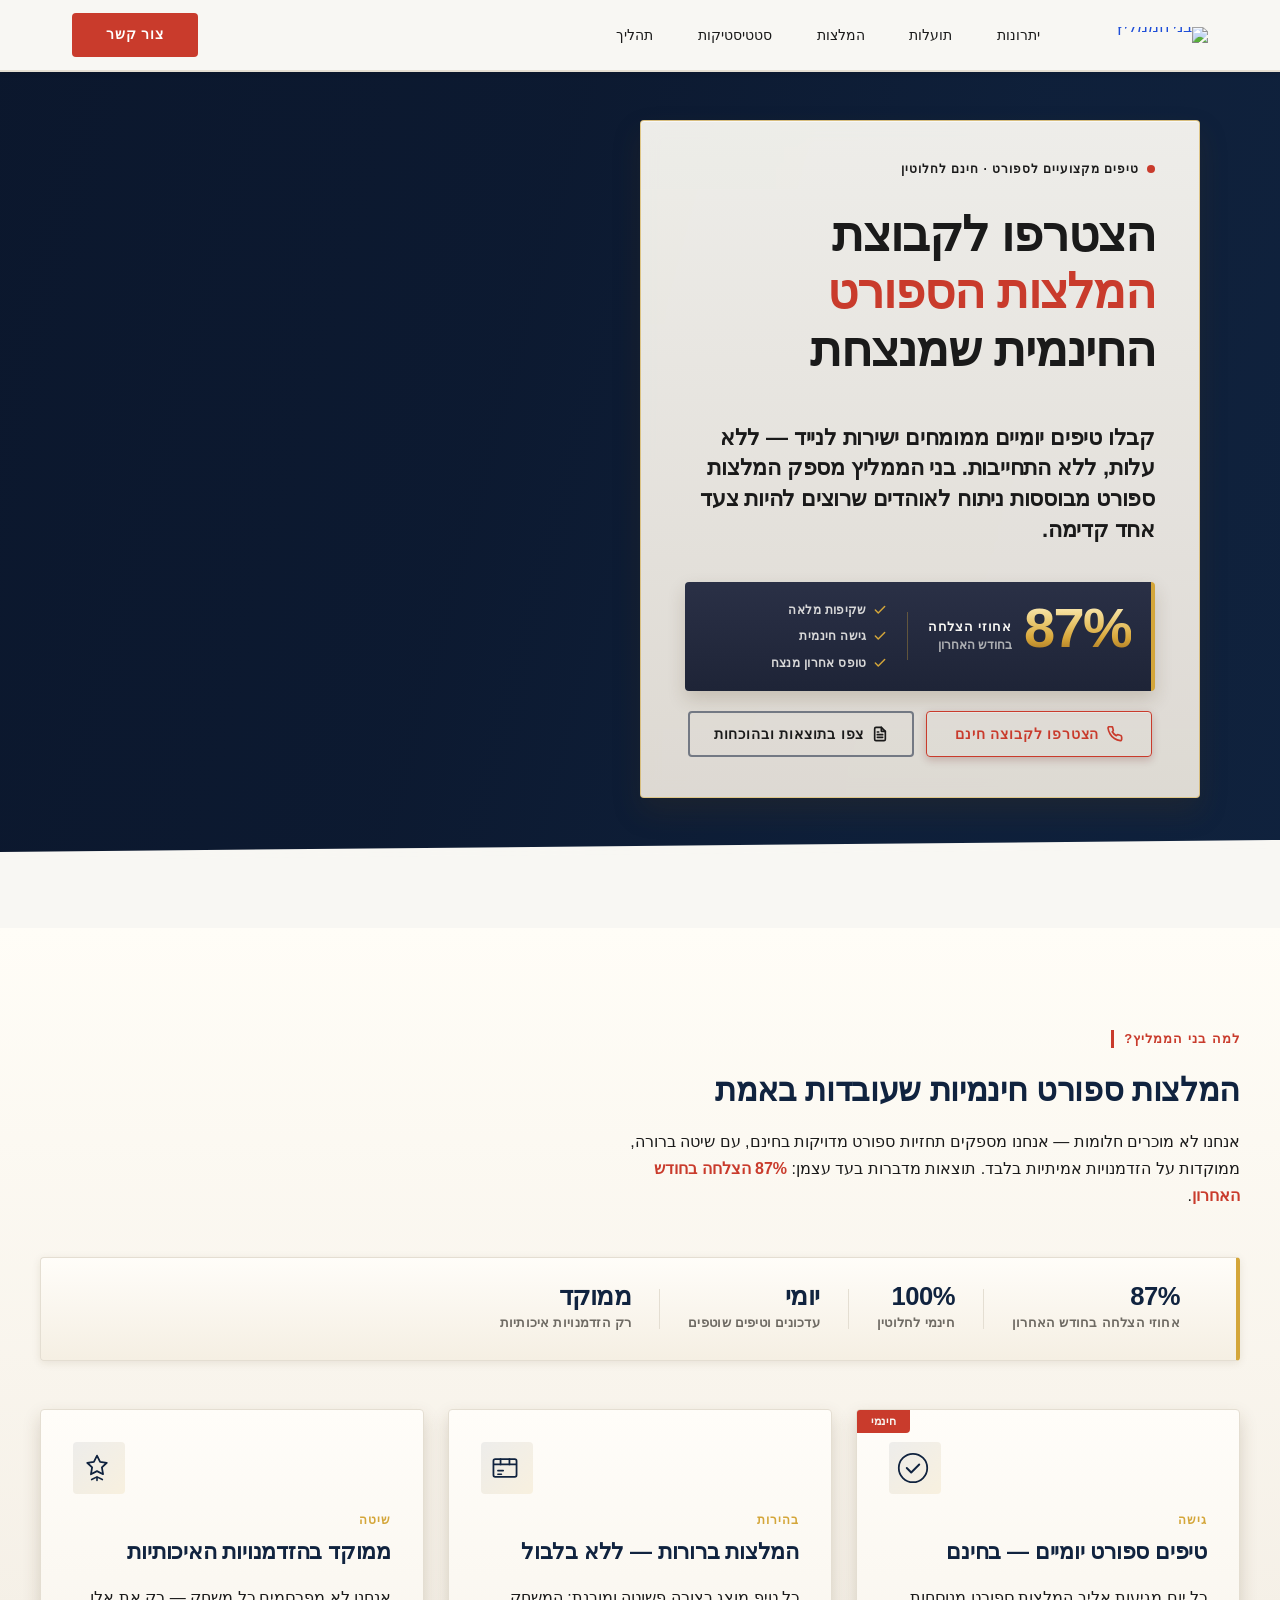
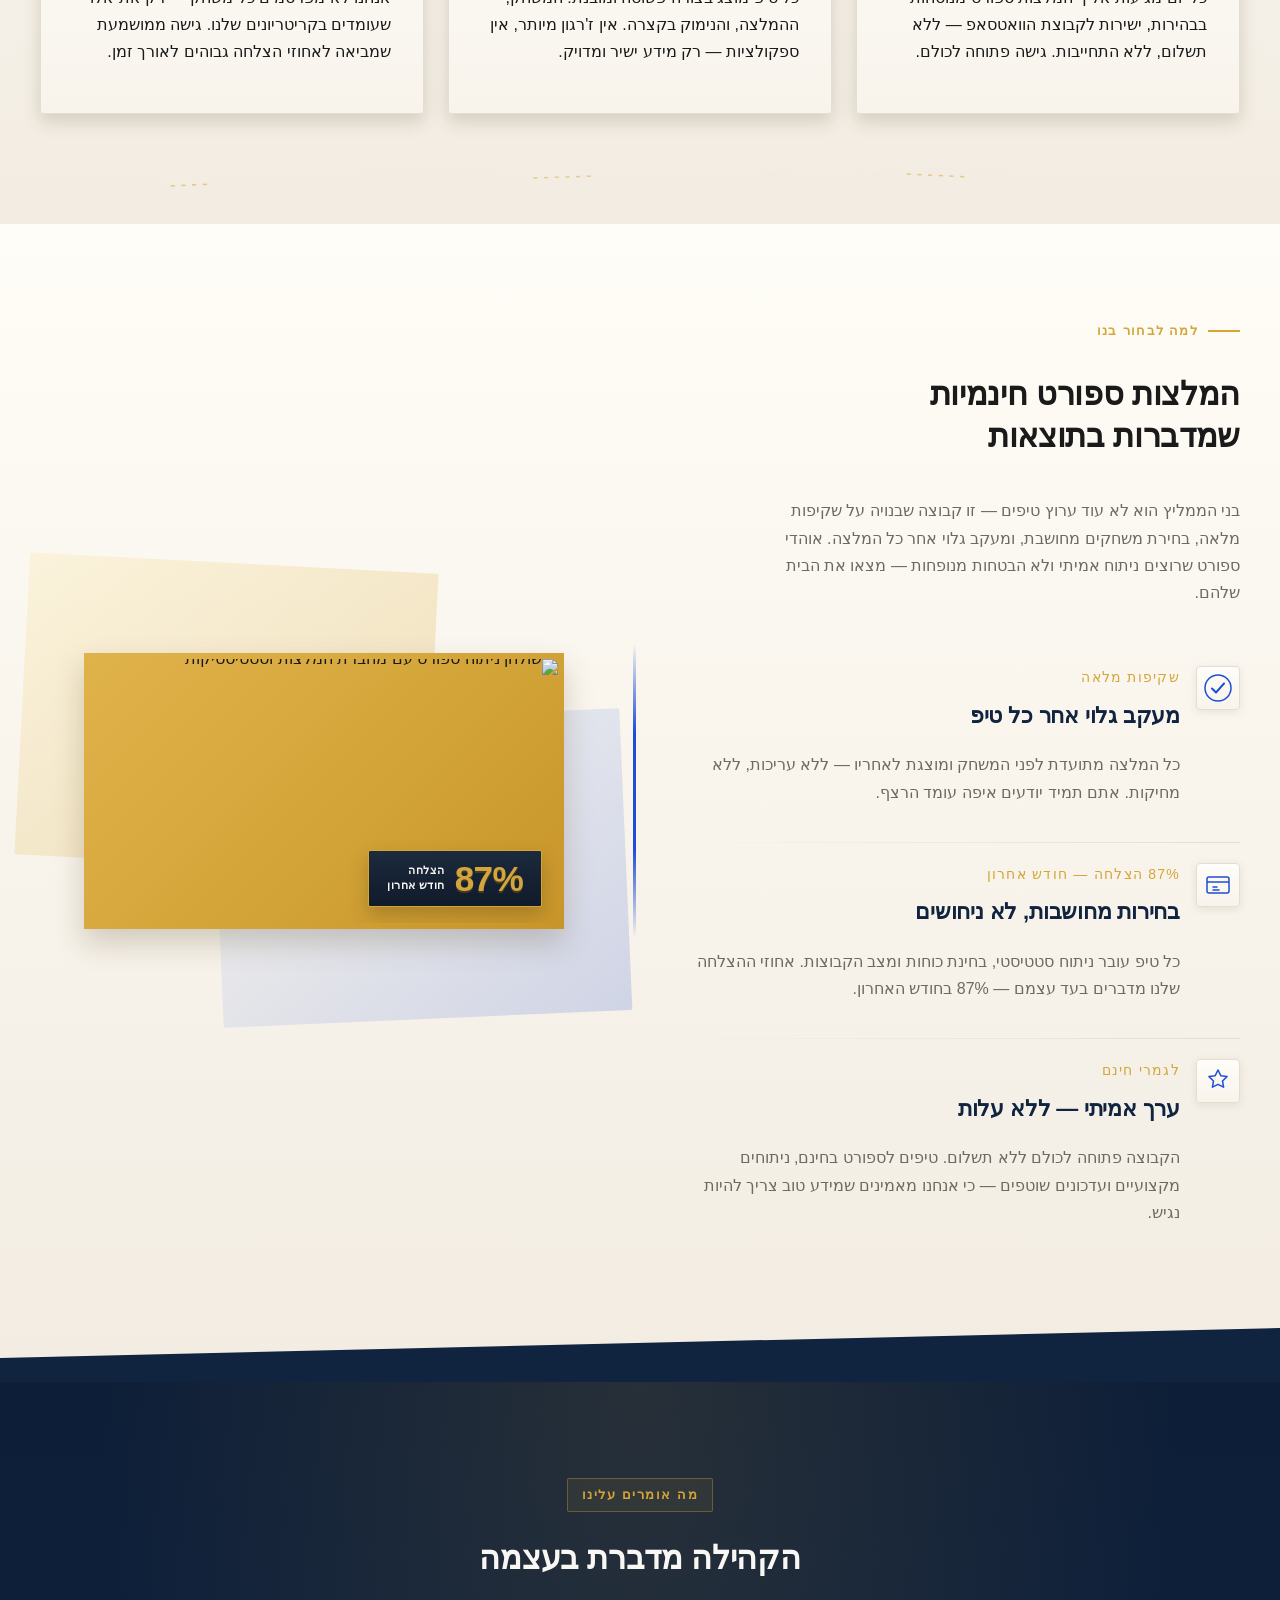
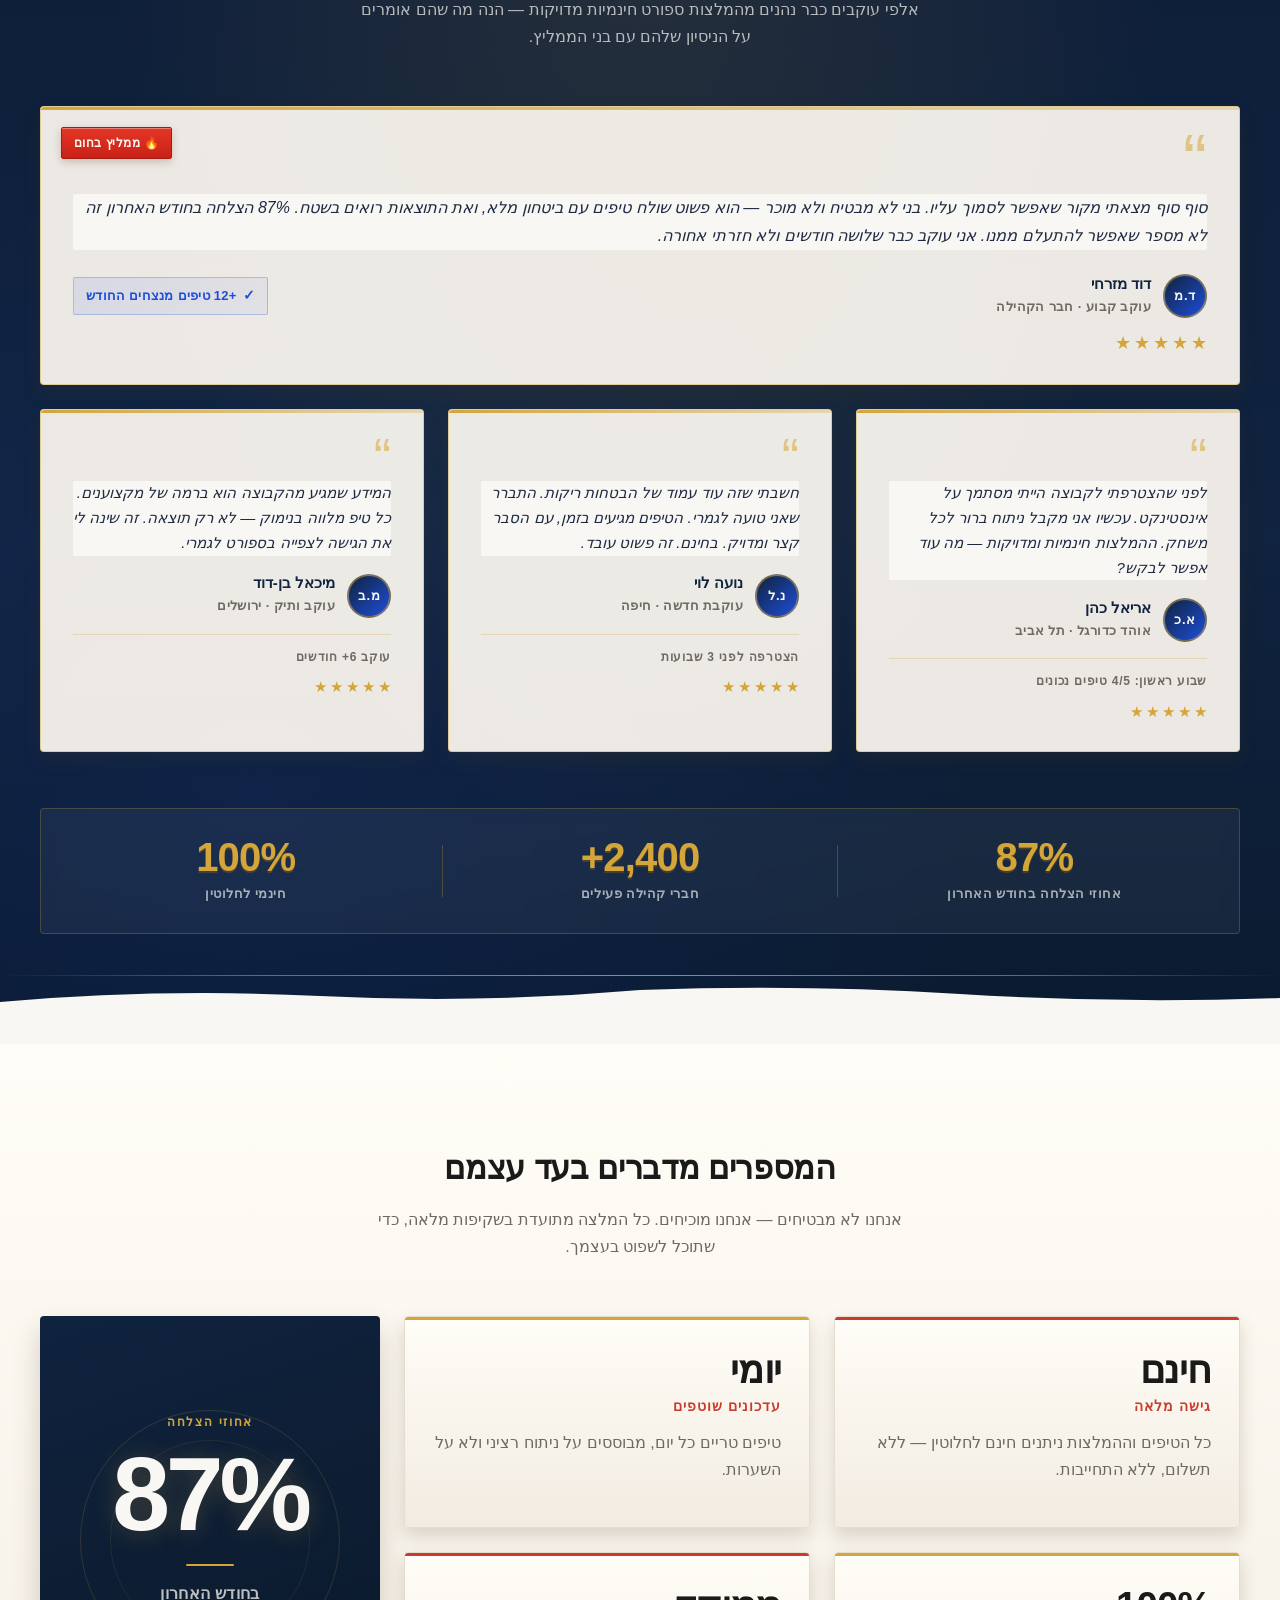
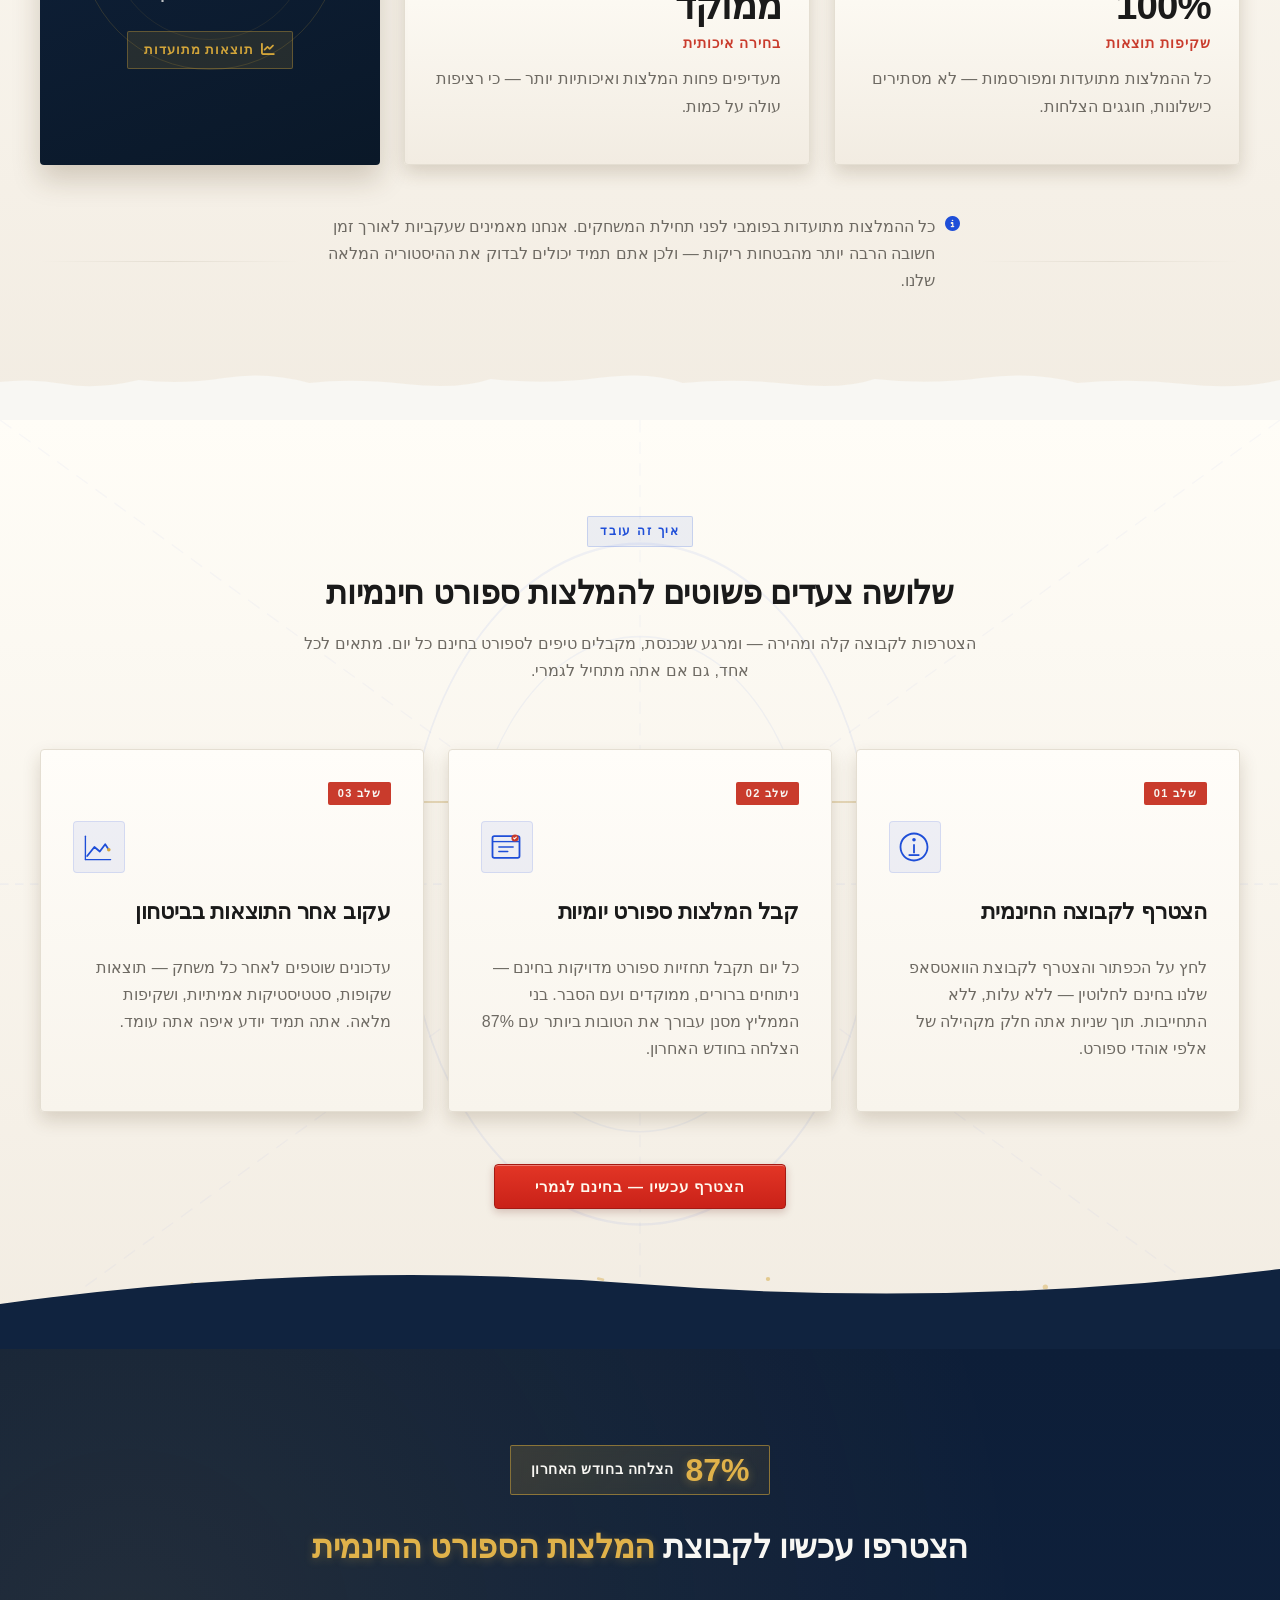
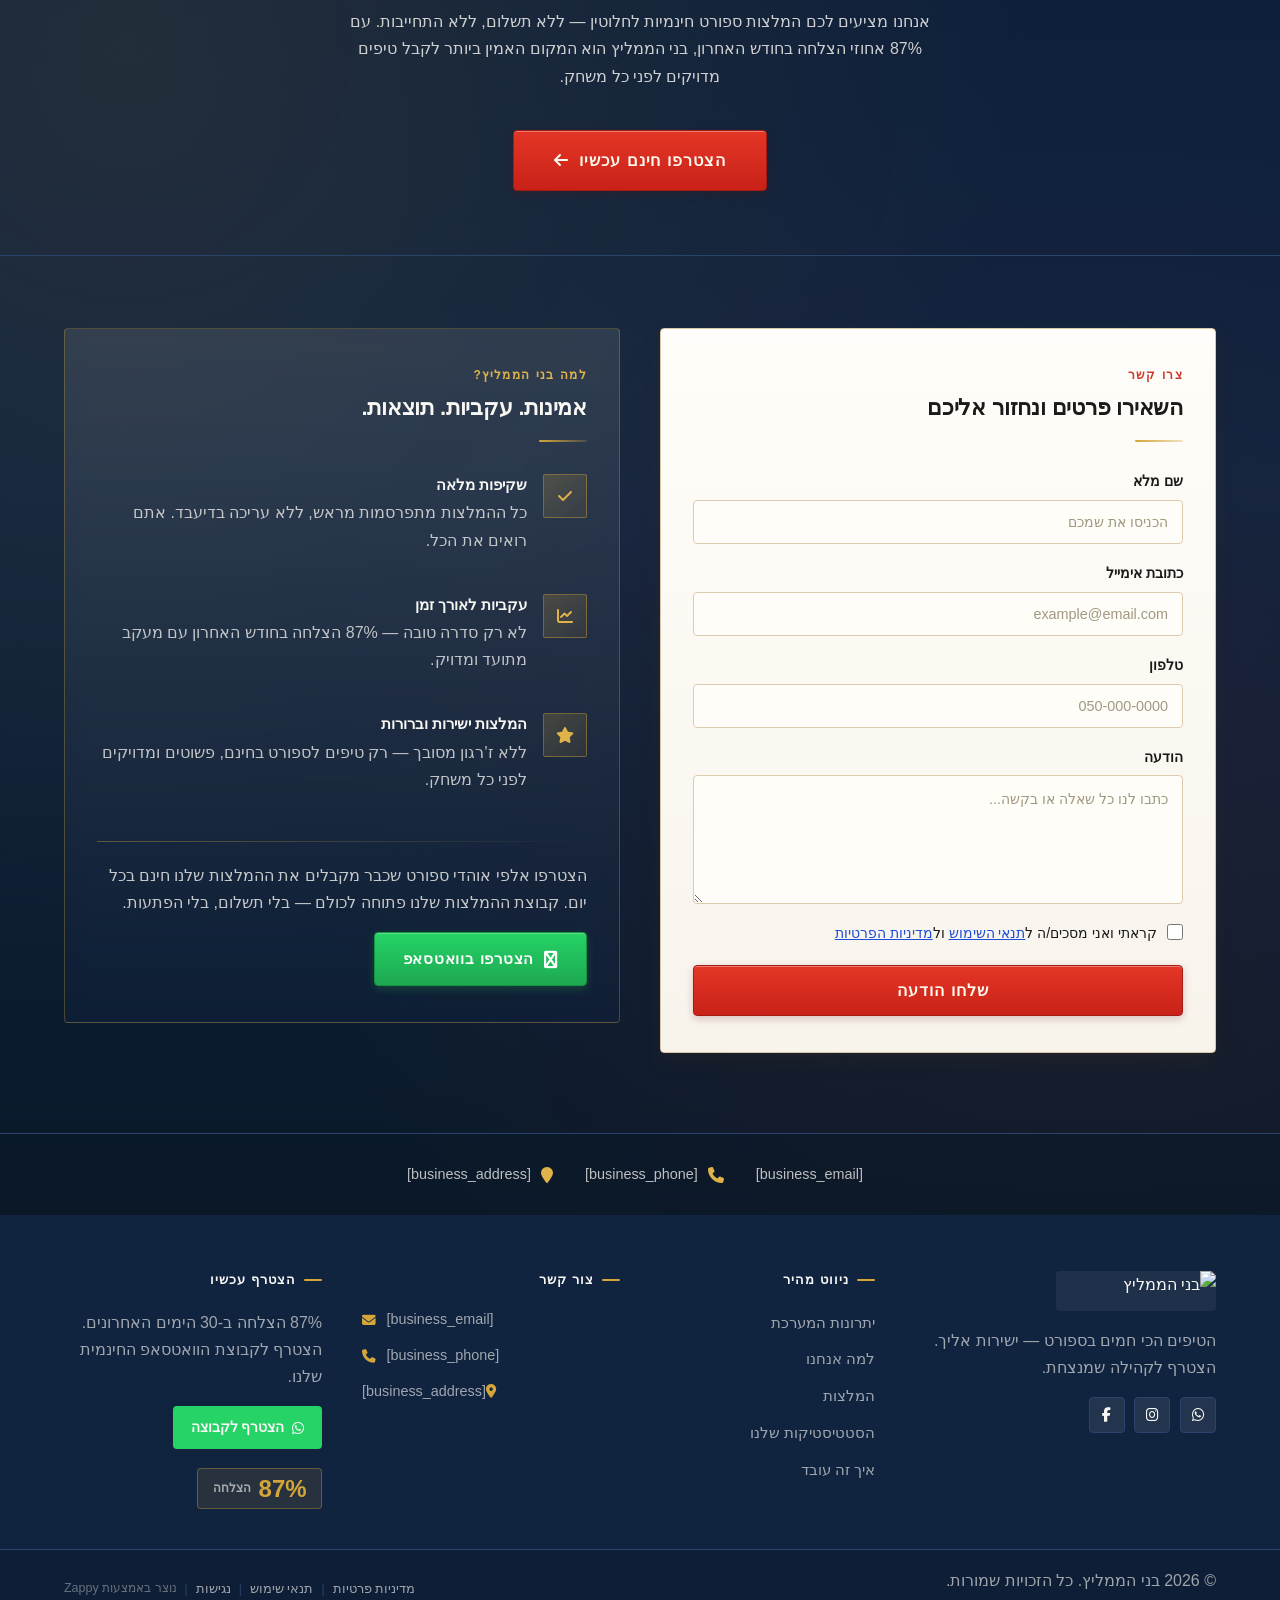
==== commit 05144517: "Background sync: Progressive GitHub Sync" ====
--- a/index.html
+++ b/index.html
@@ -786,7 +786,7 @@
     <section id="hero" class="index-hero-section" data-layout-spec="בית-hero" dir="rtl" data-hero-type="fullscreen-scrim">
   <!-- Background Image -->
   <div class="index-hero-bg">
-    <img data-hero-bg="true" data-placeholder="index-hero-image-1" data-context="Bright evening sports stadium packed with cheering fans, golden floodlights illuminating the pitch, soft crowd blur in the background, subtle golden light particles in the atmosphere, aspirational and celebratory match-day energy, wide-angle aerial perspective showing the full stadium bowl, vibrant green pitch, warm golden tones" width="1200" height="700" src="/assets/site-index-hero-image-1.webp" alt="אצטדיון ספורט מואר בערב עם קהל נלהב">
+    <img data-hero-bg="true" data-placeholder="index-hero-image-1" data-context="Bright evening sports stadium packed with cheering fans, golden floodlights illuminating the pitch, soft crowd blur in the background, subtle golden light particles in the atmosphere, aspirational and celebratory match-day energy, wide-angle aerial perspective showing the full stadium bowl, vibrant green pitch, warm golden tones" width="1200" height="700" src="/assets/site-index-hero-image-1.webp" alt="אצטדיון ספורט מואר בערב עם קהל נלהב" data-hero-background="true" data-element-type="image" data-element-id="img-1774724481562-j8e9xltjd" class="zappy-editable-image" data-resize-handler-attached="true">
   </div>
 
   <!-- Scrim Overlay -->
@@ -811,8 +811,8 @@
       <!-- Stat Strip -->
       <div class="index-hero-stat-strip">
         <div class="index-hero-stat-main">
-          <span class="index-hero-stat-number">87%</span>
-          <div class="index-hero-stat-meta">
+          <p class="zappy-editable"><span class="index-hero-stat-number">87%</span>
+          </p><div class="index-hero-stat-meta">
             <span class="index-hero-stat-label">אחוזי הצלחה</span>
             <span class="index-hero-stat-sub">בחודש האחרון</span>
           </div>
@@ -835,12 +835,12 @@
       </div>
 
       <!-- CTA Buttons -->
-      <div class="index-hero-cta-group">
-        <a href="#join" class="index-hero-btn-primary">
+      <div class="index-hero-cta-group" style="text-align: center !important; display: flex !important; justify-content: center !important; align-items: flex-start !important; width: 100% !important;">
+        <a href="#join" class="index-hero-btn-primary btn btn-outline btn-secondary" data-element-type="button" data-element-id="btn-1774724481557-ikws1axkv" data-native-element="true" style="outline: currentcolor; color: rgb(201, 59, 44) !important; border-color: rgb(201, 59, 44) !important; background-color: transparent !important; background-image: none !important;" data-text-color="rgb(201, 59, 44)">
           <svg data-element-type="icon" data-icon-type="svg" width="16" height="16" viewBox="0 0 24 24" fill="none" stroke="currentColor" stroke-width="2.5" stroke-linecap="round" stroke-linejoin="round" aria-hidden="true"><path d="M22 16.92v3a2 2 0 0 1-2.18 2 19.79 19.79 0 0 1-8.63-3.07A19.5 19.5 0 0 1 4.69 12 19.79 19.79 0 0 1 1.61 3.37 2 2 0 0 1 3.6 1h3a2 2 0 0 1 2 1.72c.127.96.361 1.903.7 2.81a2 2 0 0 1-.45 2.11L7.91 8.6a16 16 0 0 0 6 6l.95-.95a2 2 0 0 1 2.11-.45c.907.339 1.85.573 2.81.7A2 2 0 0 1 21.72 16z"></path></svg>
           הצטרפו לקבוצה חינם
         </a>
-        <a href="#results" class="index-hero-btn-secondary">
+        <a href="#results" class="index-hero-btn-secondary" data-element-type="button" data-element-id="btn-1774724481557-zn92dbeeg" data-native-element="true">
           <svg data-element-type="icon" data-icon-type="svg" width="16" height="16" viewBox="0 0 24 24" fill="none" stroke="currentColor" stroke-width="2.5" stroke-linecap="round" stroke-linejoin="round" aria-hidden="true"><path d="M14 2H6a2 2 0 0 0-2 2v16a2 2 0 0 0 2 2h12a2 2 0 0 0 2-2V8z"></path><polyline points="14 2 14 8 20 8"></polyline><line x1="16" y1="13" x2="8" y2="13"></line><line x1="16" y1="17" x2="8" y2="17"></line><polyline points="10 9 9 9 8 9"></polyline></svg>
           צפו בתוצאות ובהוכחות
         </a>
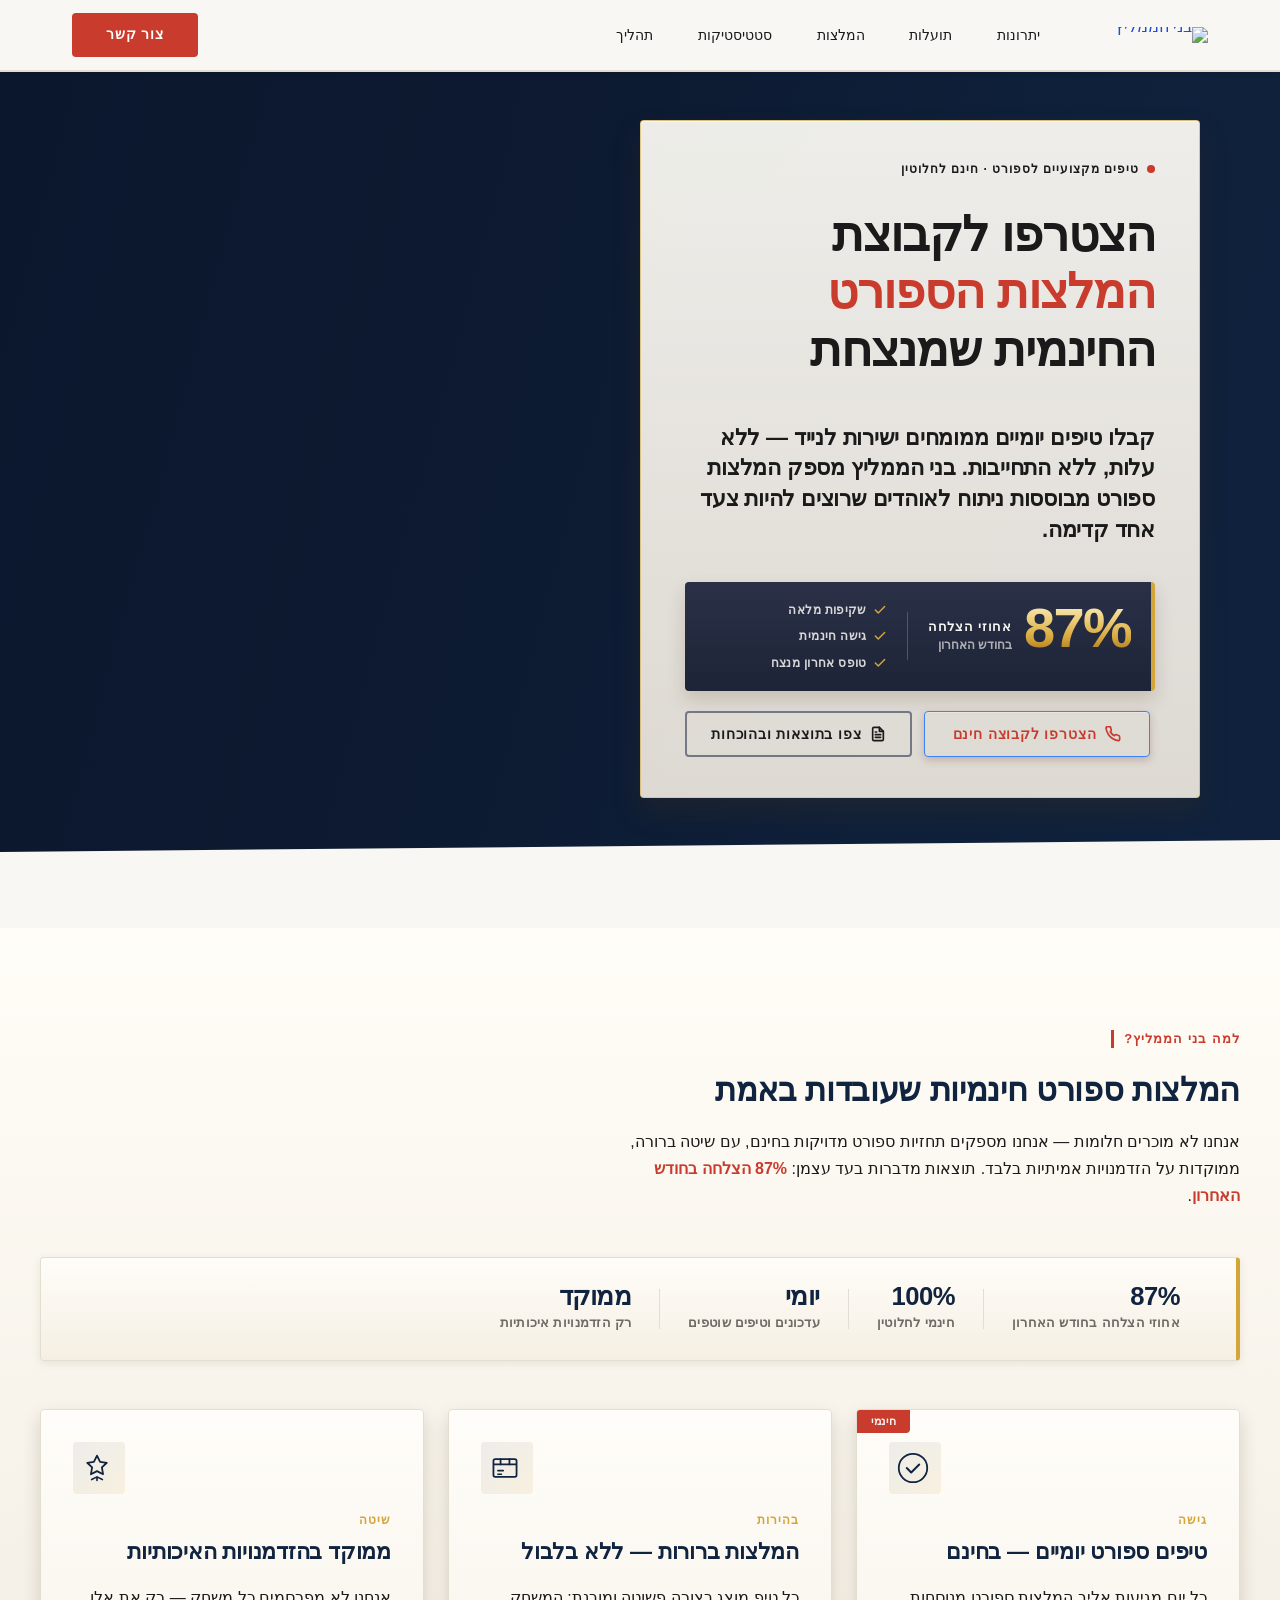
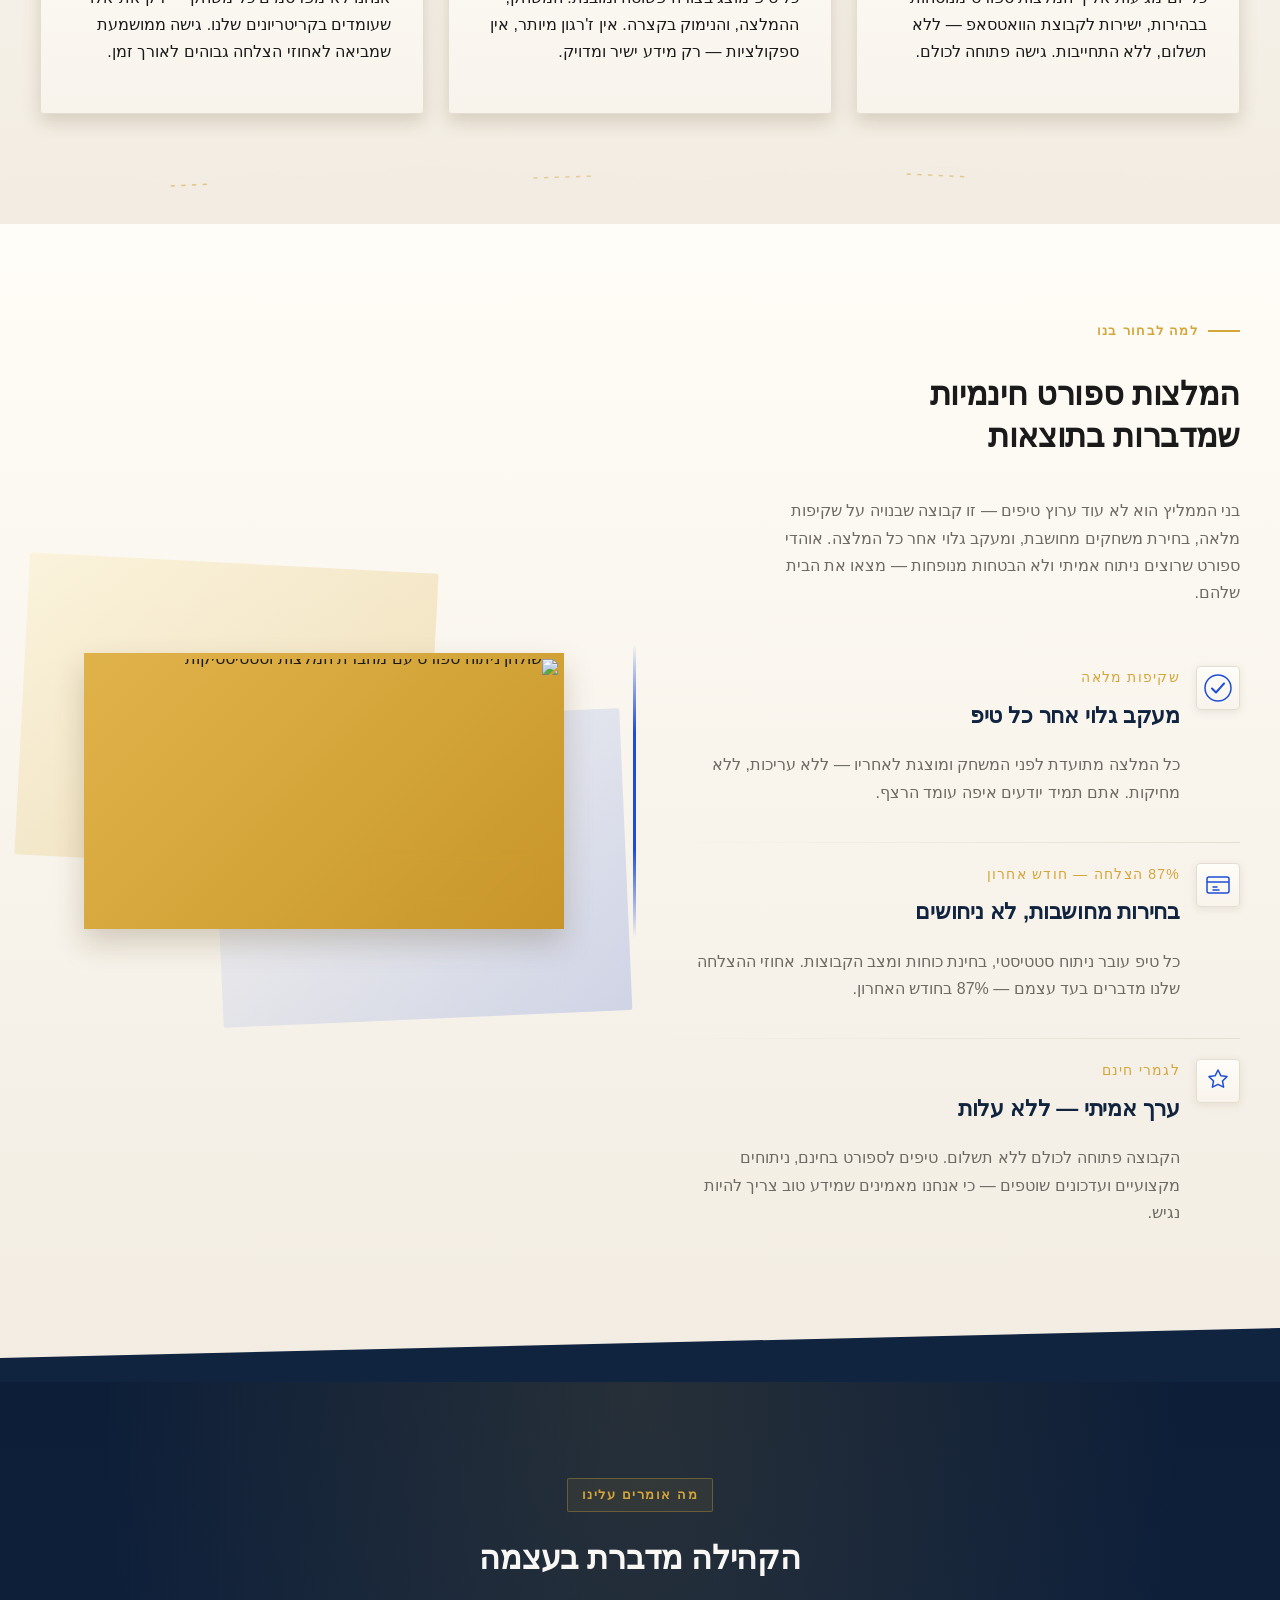
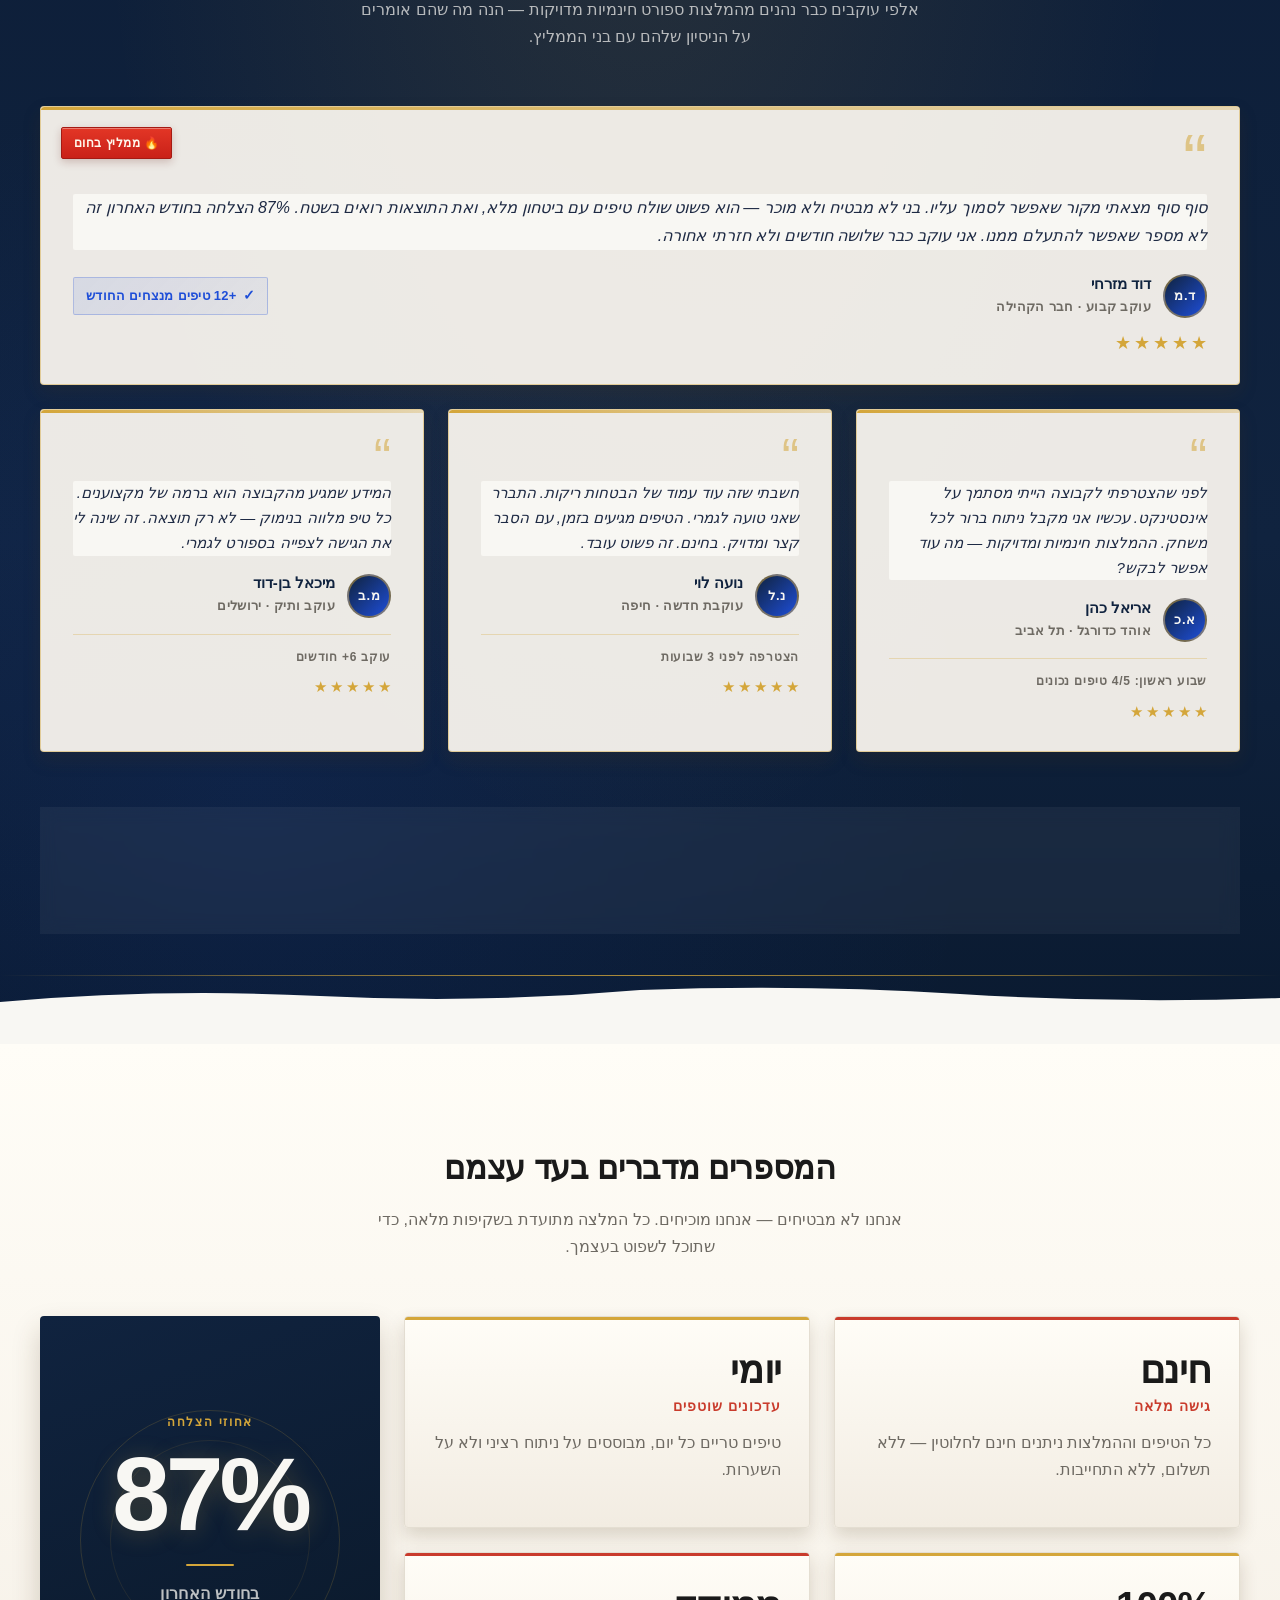
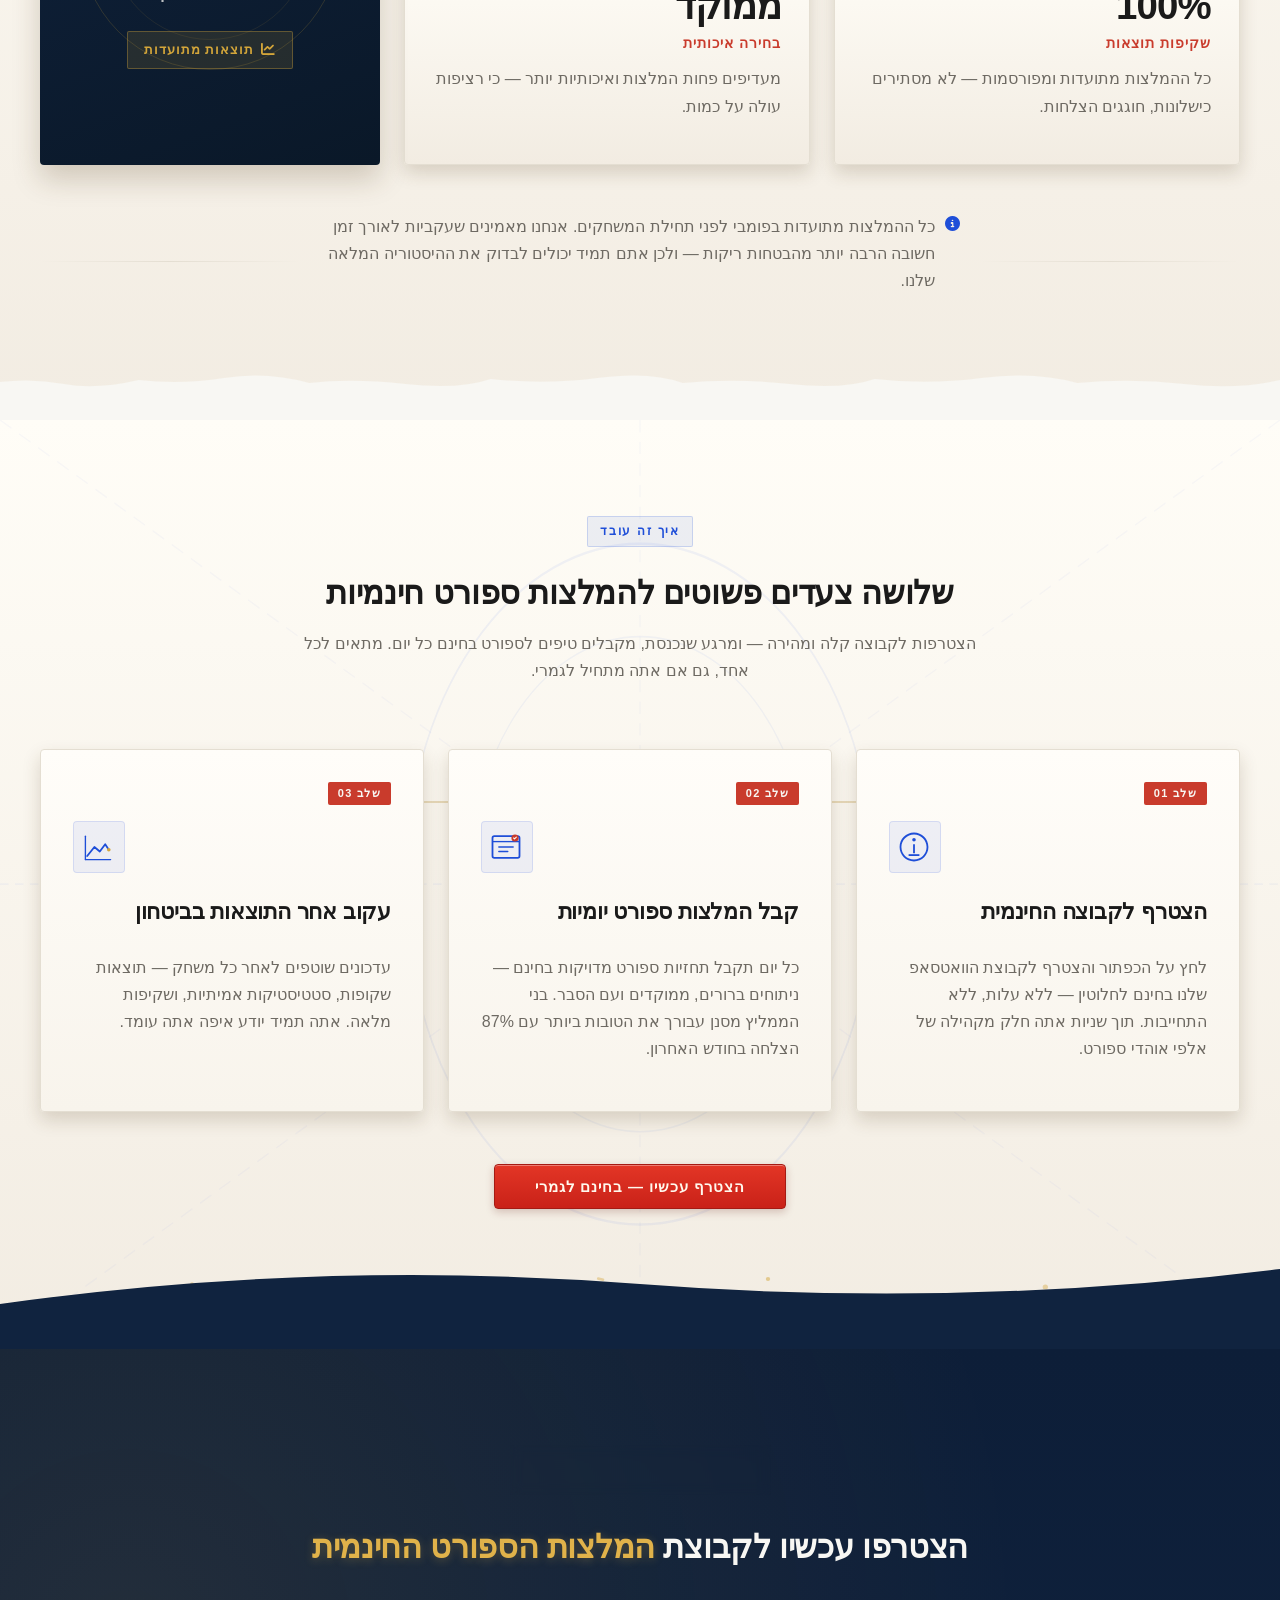
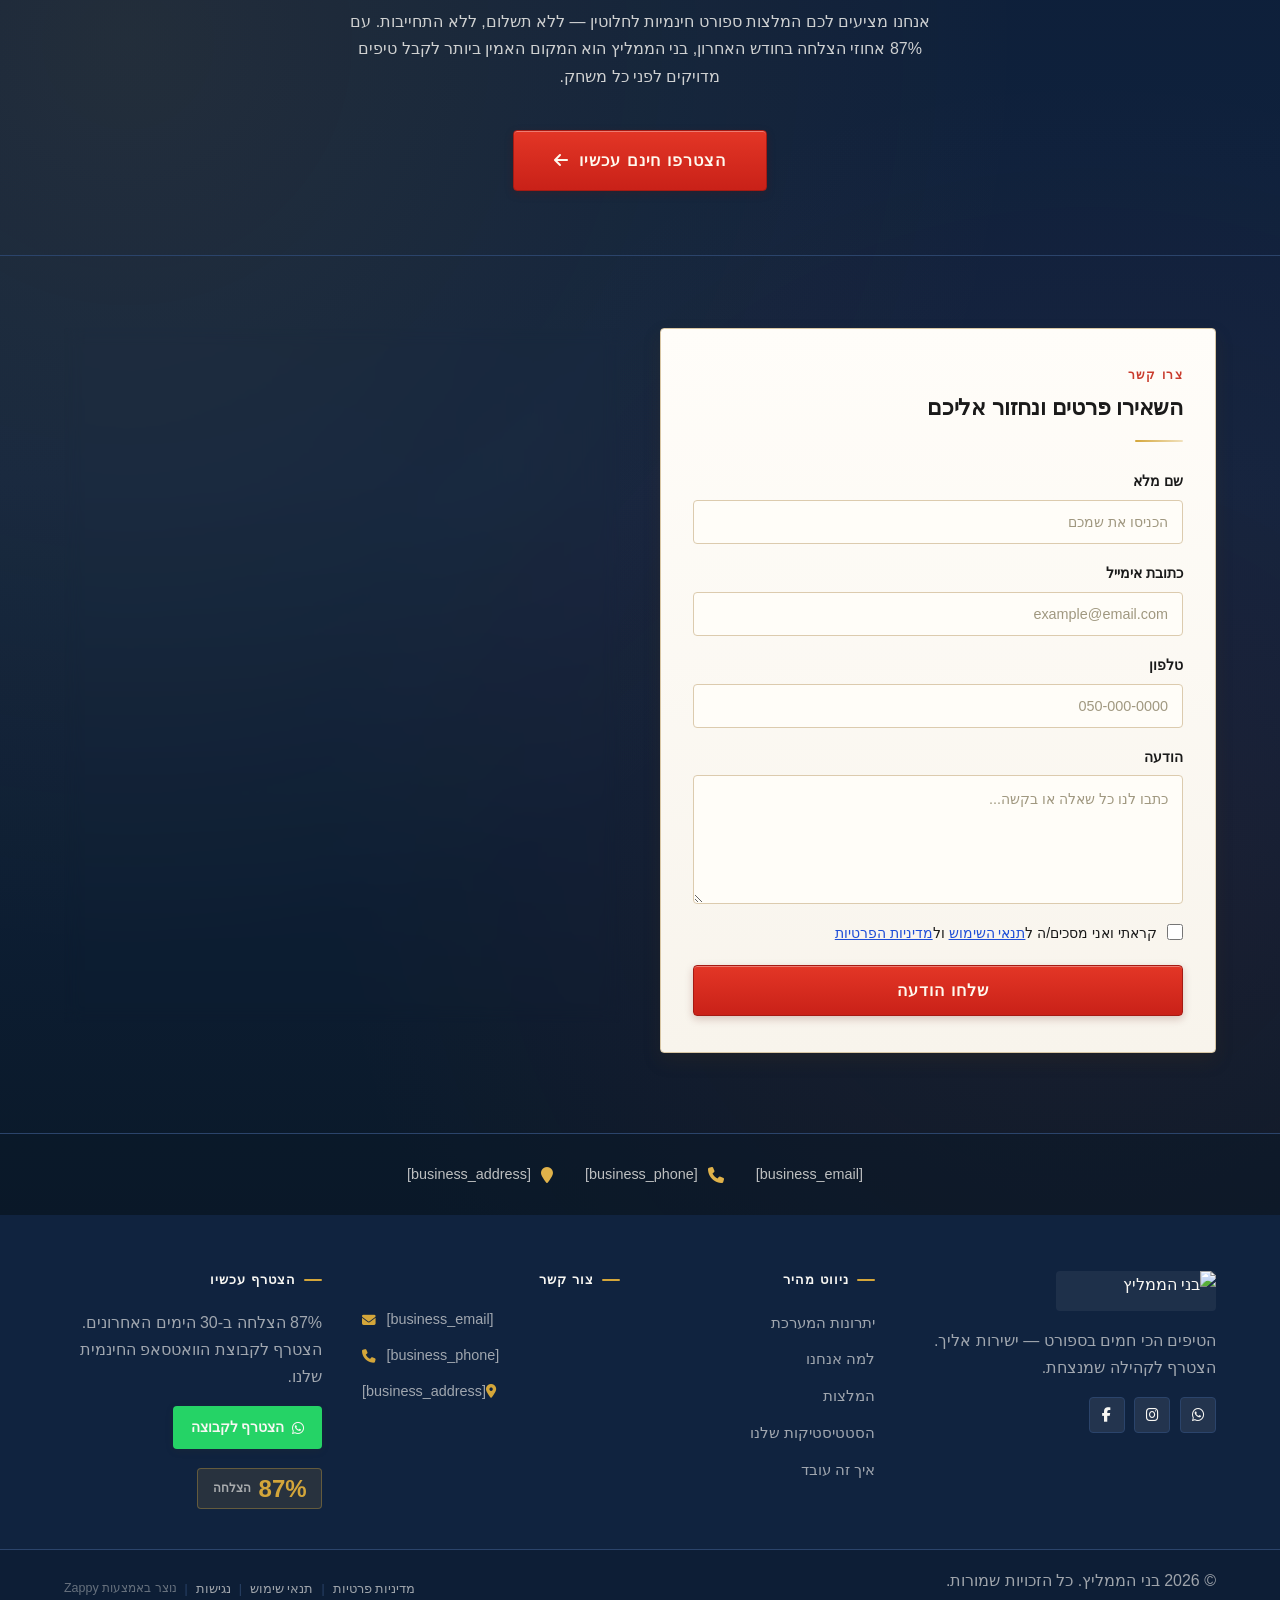
==== commit ce4d66ef: "Background sync: Progressive GitHub Sync" ====
--- a/index.html
+++ b/index.html
@@ -835,8 +835,8 @@
       </div>
 
       <!-- CTA Buttons -->
-      <div class="index-hero-cta-group" style="text-align: center !important; display: flex !important; justify-content: center !important; align-items: flex-start !important; width: 100% !important;">
-        <a href="#join" class="index-hero-btn-primary btn btn-outline btn-secondary" data-element-type="button" data-element-id="btn-1774724481557-ikws1axkv" data-native-element="true" style="outline: currentcolor; color: rgb(201, 59, 44) !important; border-color: rgb(201, 59, 44) !important; background-color: transparent !important; background-image: none !important;" data-text-color="rgb(201, 59, 44)">
+      <div class="index-hero-cta-group" style="text-align: left !important; display: flex !important; justify-content: flex-end !important; align-items: flex-start !important; width: 100% !important;">
+        <a href="#join" class="index-hero-btn-primary btn btn-outline btn-secondary" data-element-type="button" data-element-id="btn-1774724481557-ikws1axkv" data-native-element="true" style="outline: currentcolor; color: rgb(201, 59, 44) !important; border-color: rgb(59, 130, 246) !important; background-color: transparent !important; background-image: none !important;" data-text-color="rgb(201, 59, 44)">
           <svg data-element-type="icon" data-icon-type="svg" width="16" height="16" viewBox="0 0 24 24" fill="none" stroke="currentColor" stroke-width="2.5" stroke-linecap="round" stroke-linejoin="round" aria-hidden="true"><path d="M22 16.92v3a2 2 0 0 1-2.18 2 19.79 19.79 0 0 1-8.63-3.07A19.5 19.5 0 0 1 4.69 12 19.79 19.79 0 0 1 1.61 3.37 2 2 0 0 1 3.6 1h3a2 2 0 0 1 2 1.72c.127.96.361 1.903.7 2.81a2 2 0 0 1-.45 2.11L7.91 8.6a16 16 0 0 0 6 6l.95-.95a2 2 0 0 1 2.11-.45c.907.339 1.85.573 2.81.7A2 2 0 0 1 21.72 16z"></path></svg>
           הצטרפו לקבוצה חינם
         </a>
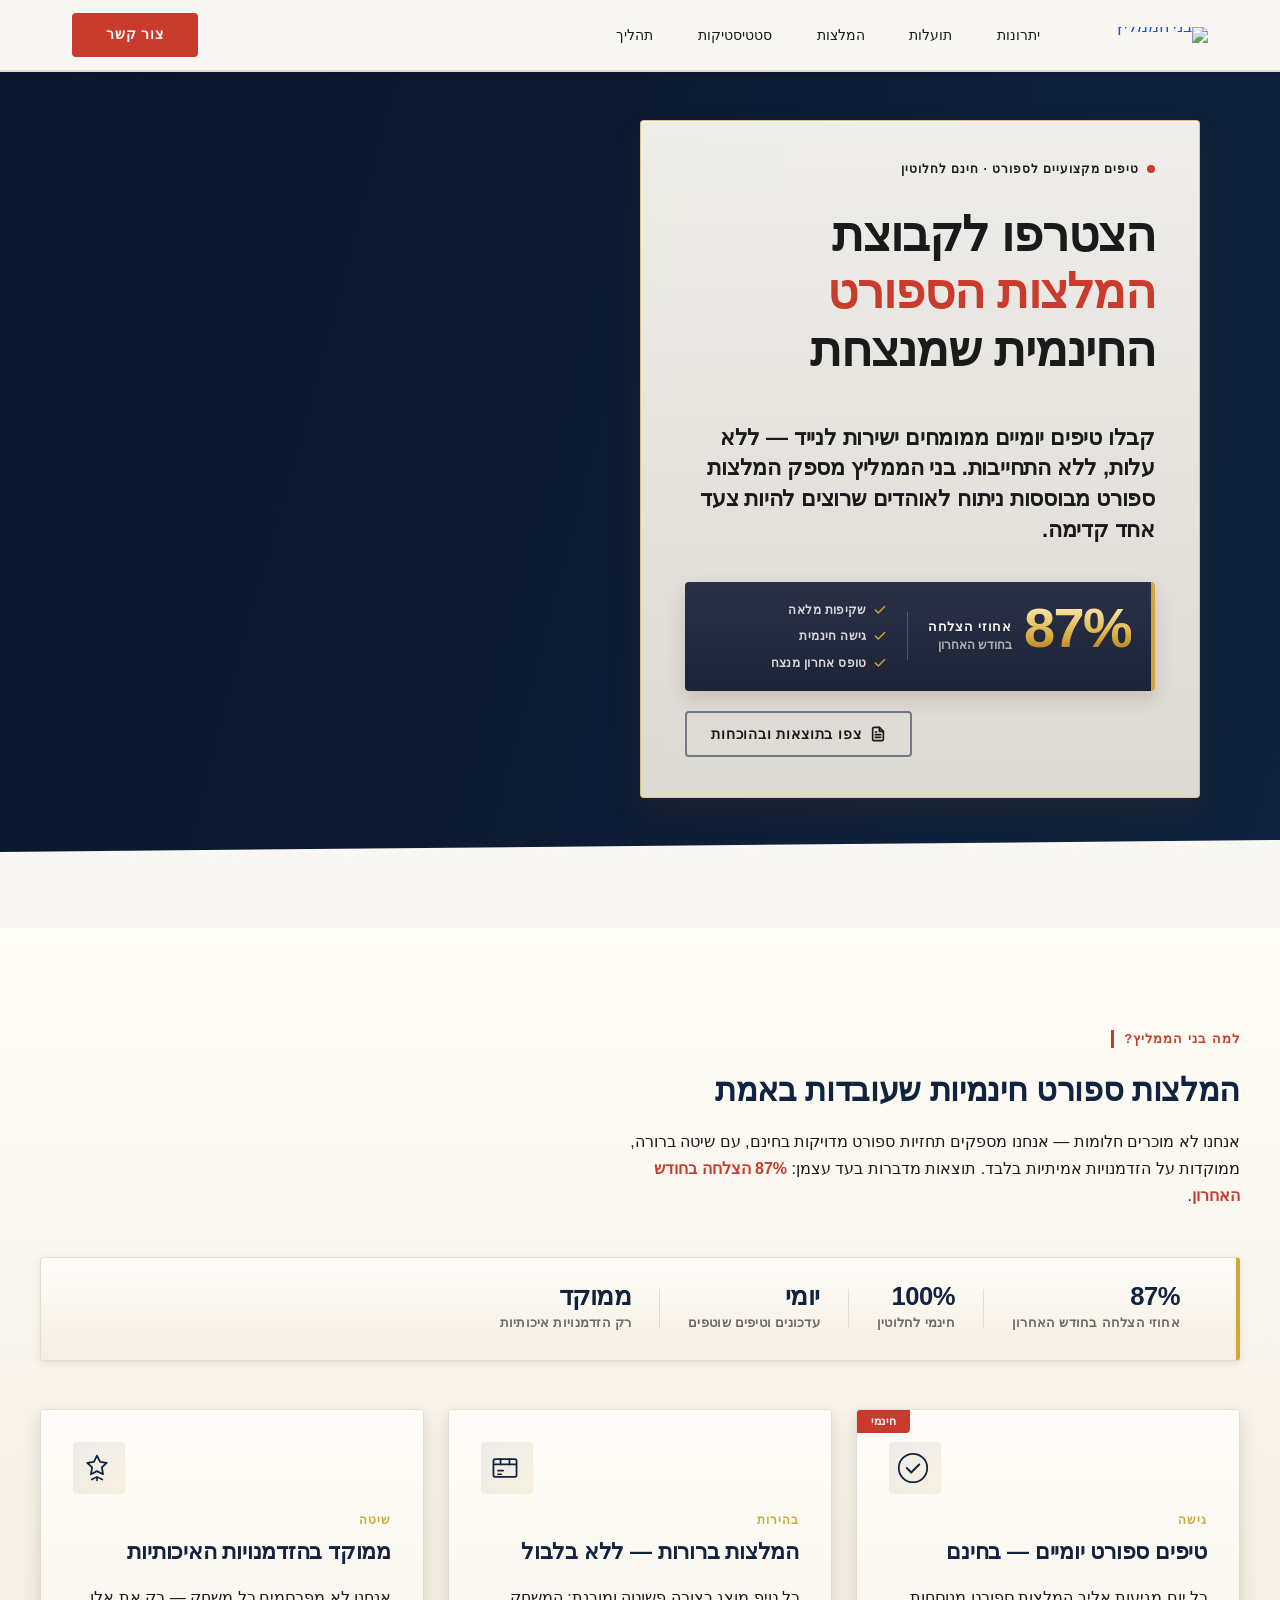
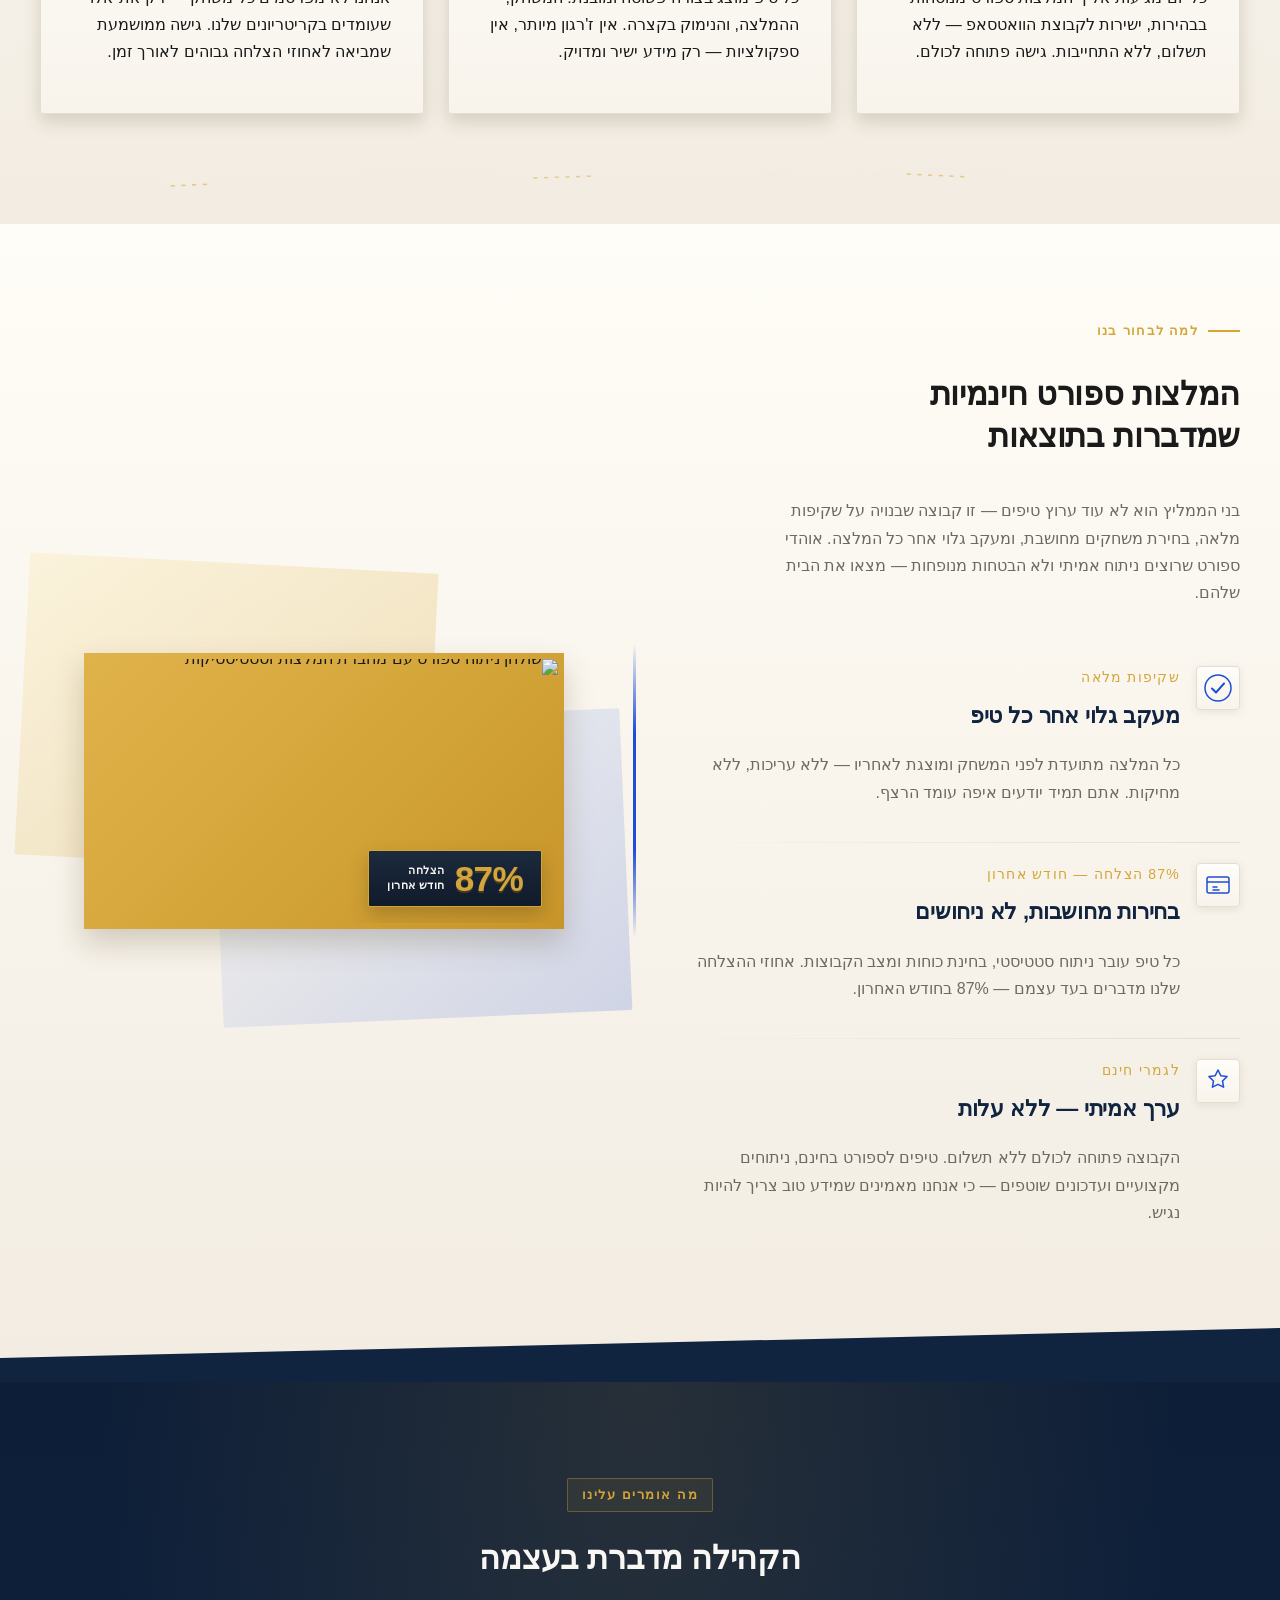
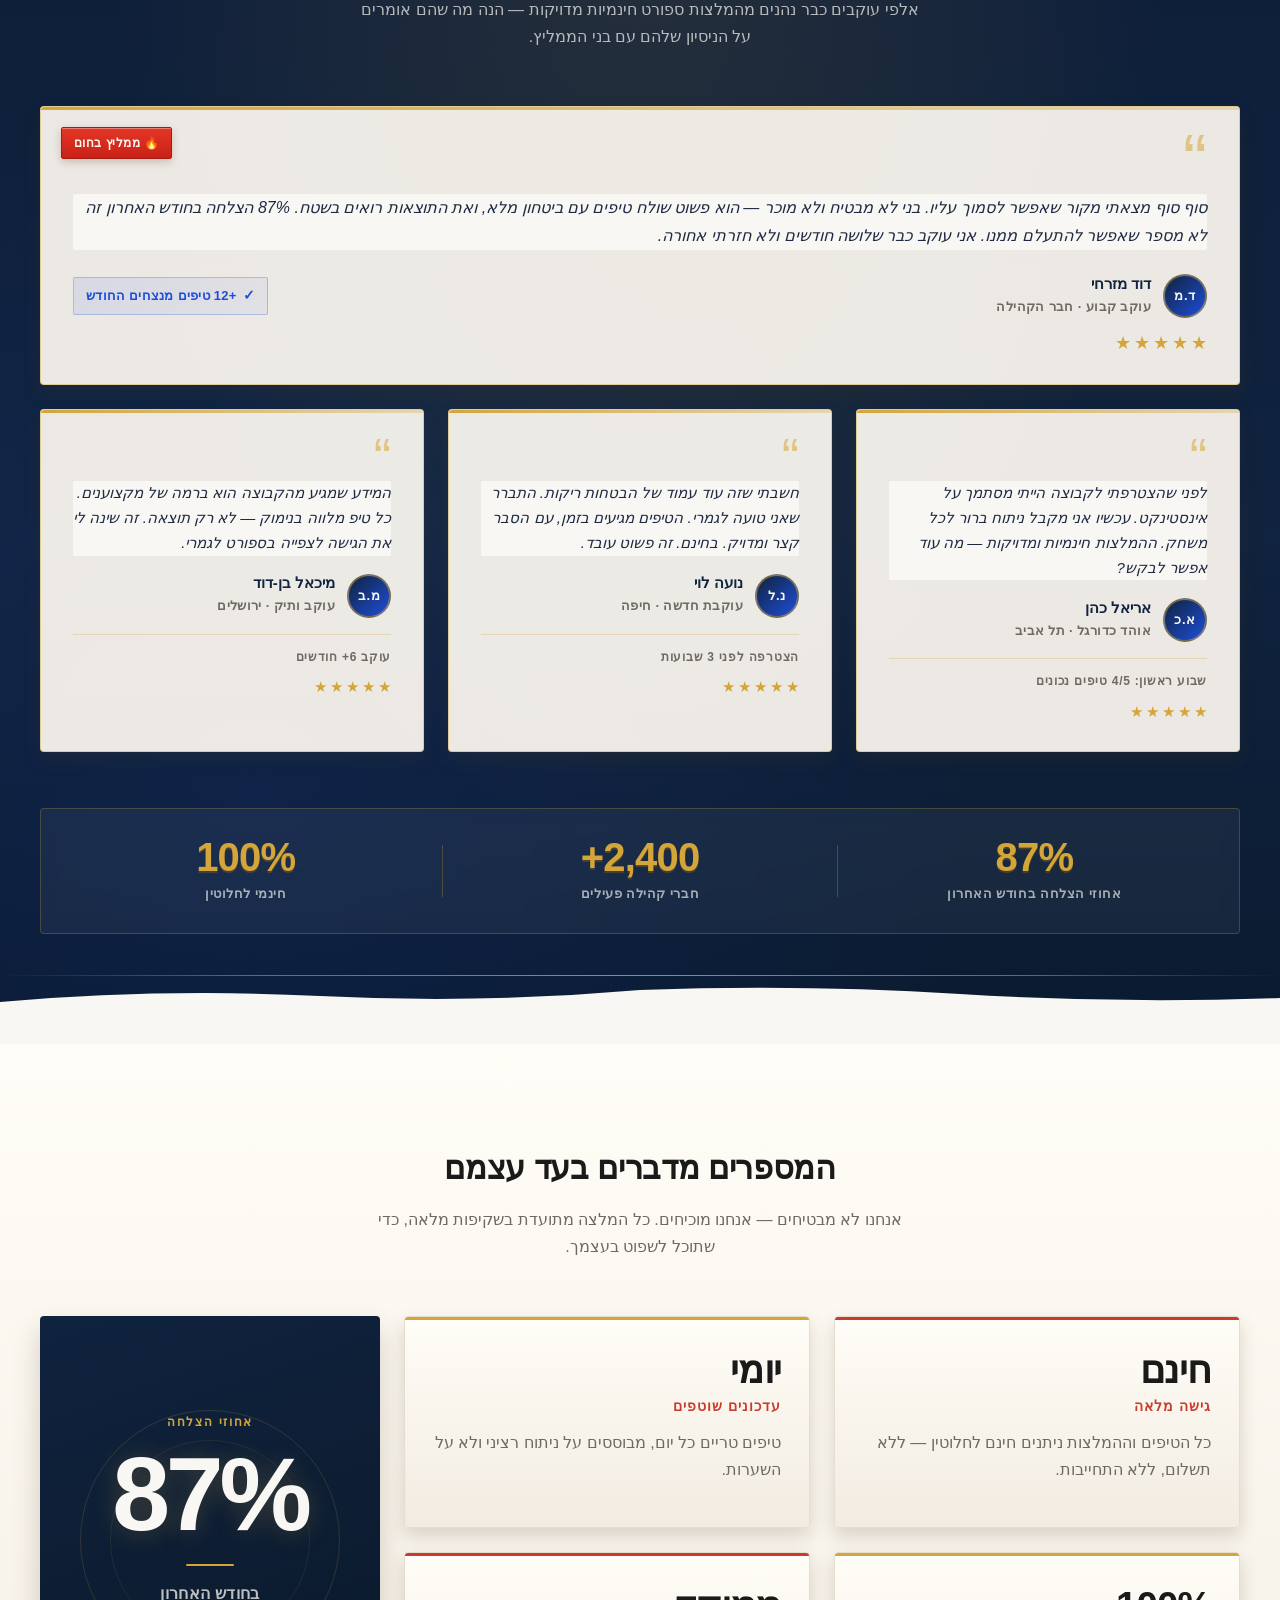
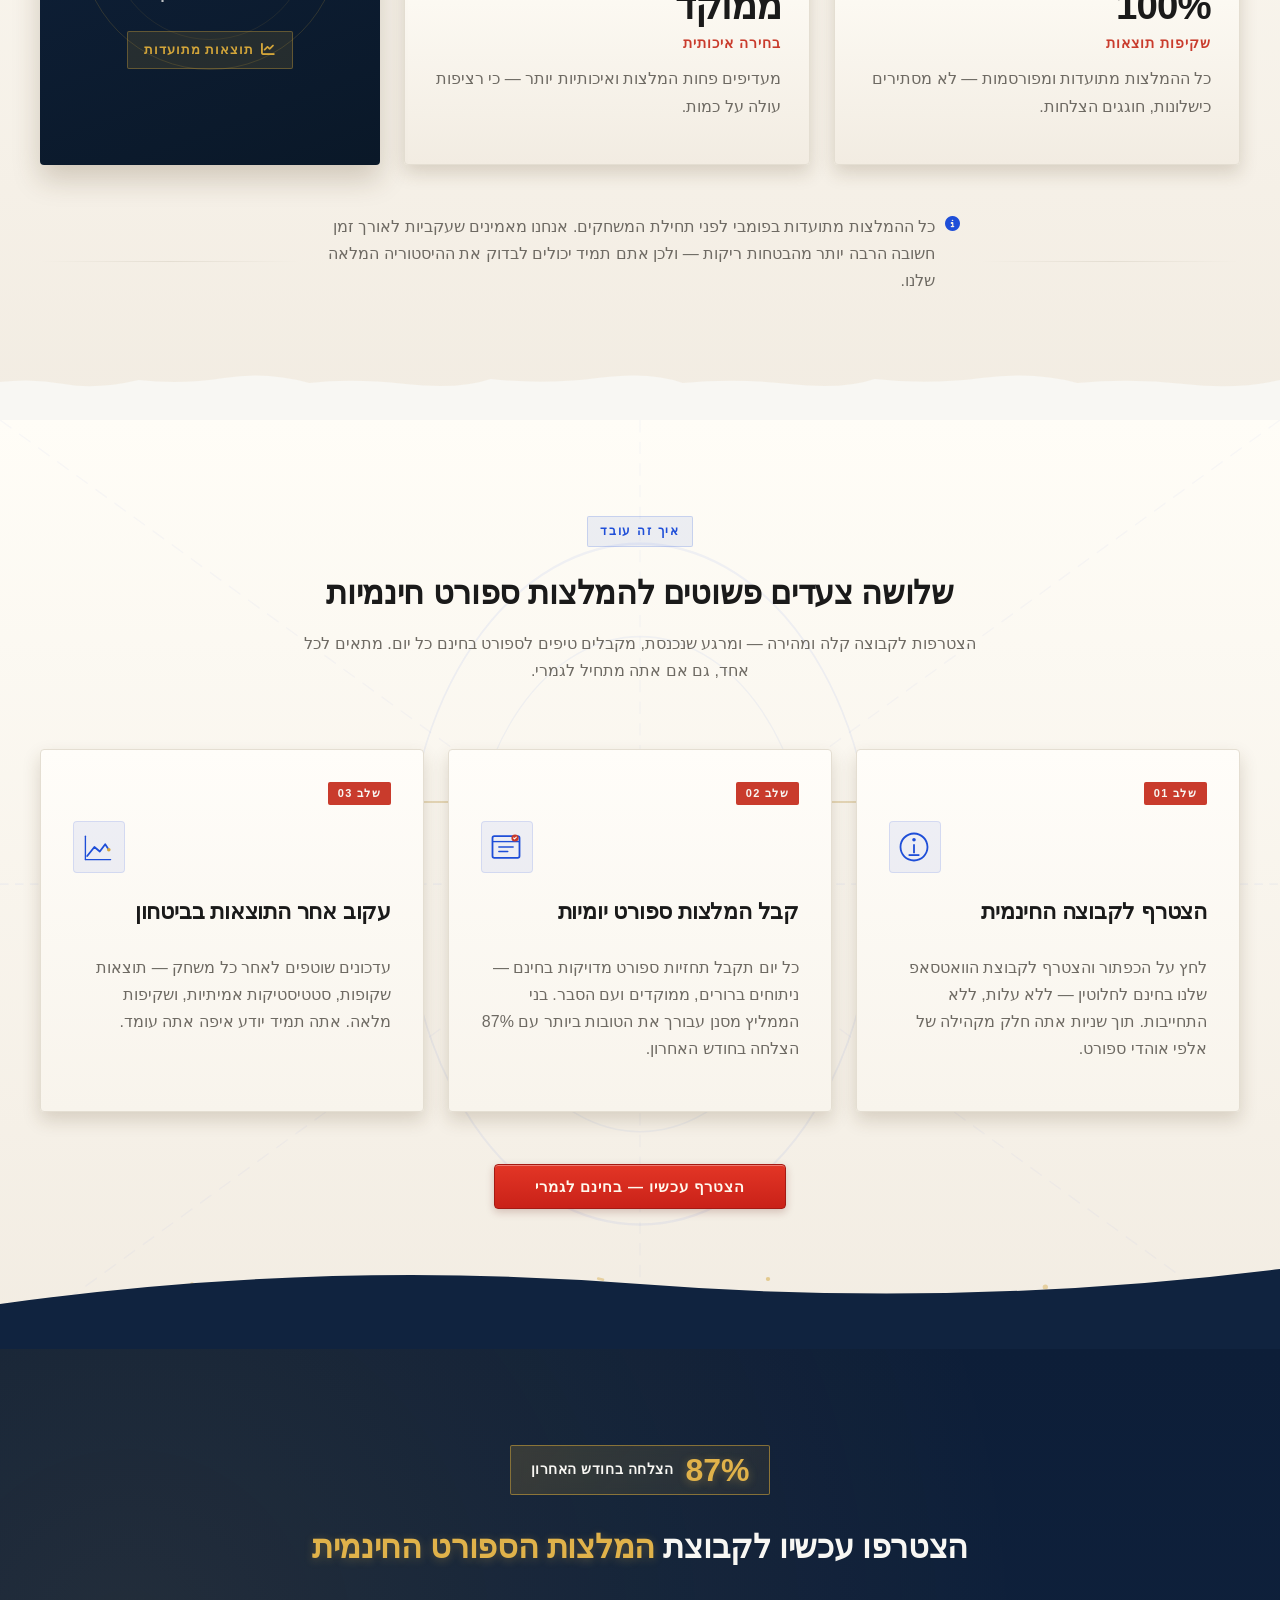
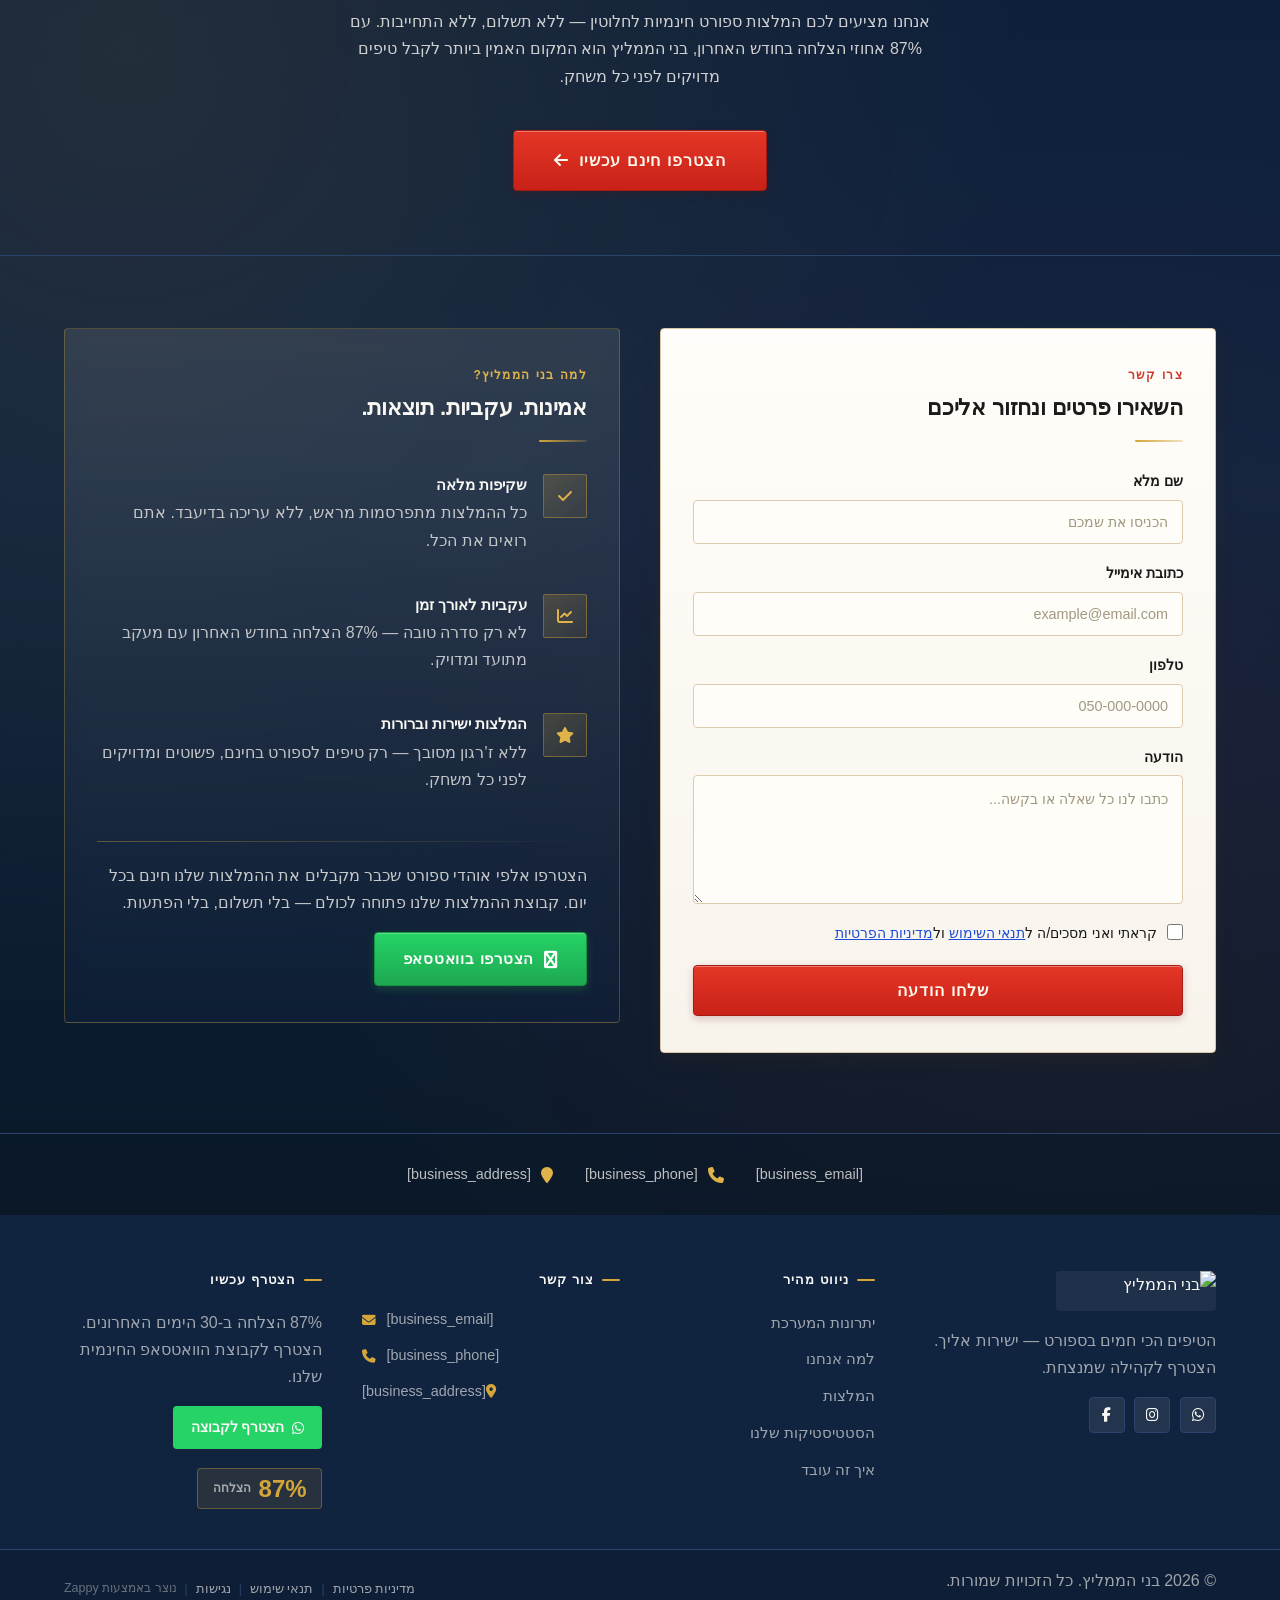
==== commit ec3f3bd8: "Background sync: Progressive GitHub Sync" ====
--- a/index.html
+++ b/index.html
@@ -836,10 +836,7 @@
 
       <!-- CTA Buttons -->
       <div class="index-hero-cta-group" style="text-align: left !important; display: flex !important; justify-content: flex-end !important; align-items: flex-start !important; width: 100% !important;">
-        <a href="#join" class="index-hero-btn-primary btn btn-outline btn-secondary" data-element-type="button" data-element-id="btn-1774724481557-ikws1axkv" data-native-element="true" style="outline: currentcolor; color: rgb(201, 59, 44) !important; border-color: rgb(59, 130, 246) !important; background-color: transparent !important; background-image: none !important;" data-text-color="rgb(201, 59, 44)">
-          <svg data-element-type="icon" data-icon-type="svg" width="16" height="16" viewBox="0 0 24 24" fill="none" stroke="currentColor" stroke-width="2.5" stroke-linecap="round" stroke-linejoin="round" aria-hidden="true"><path d="M22 16.92v3a2 2 0 0 1-2.18 2 19.79 19.79 0 0 1-8.63-3.07A19.5 19.5 0 0 1 4.69 12 19.79 19.79 0 0 1 1.61 3.37 2 2 0 0 1 3.6 1h3a2 2 0 0 1 2 1.72c.127.96.361 1.903.7 2.81a2 2 0 0 1-.45 2.11L7.91 8.6a16 16 0 0 0 6 6l.95-.95a2 2 0 0 1 2.11-.45c.907.339 1.85.573 2.81.7A2 2 0 0 1 21.72 16z"></path></svg>
-          הצטרפו לקבוצה חינם
-        </a>
+        
         <a href="#results" class="index-hero-btn-secondary" data-element-type="button" data-element-id="btn-1774724481557-zn92dbeeg" data-native-element="true">
           <svg data-element-type="icon" data-icon-type="svg" width="16" height="16" viewBox="0 0 24 24" fill="none" stroke="currentColor" stroke-width="2.5" stroke-linecap="round" stroke-linejoin="round" aria-hidden="true"><path d="M14 2H6a2 2 0 0 0-2 2v16a2 2 0 0 0 2 2h12a2 2 0 0 0 2-2V8z"></path><polyline points="14 2 14 8 20 8"></polyline><line x1="16" y1="13" x2="8" y2="13"></line><line x1="16" y1="17" x2="8" y2="17"></line><polyline points="10 9 9 9 8 9"></polyline></svg>
           צפו בתוצאות ובהוכחות
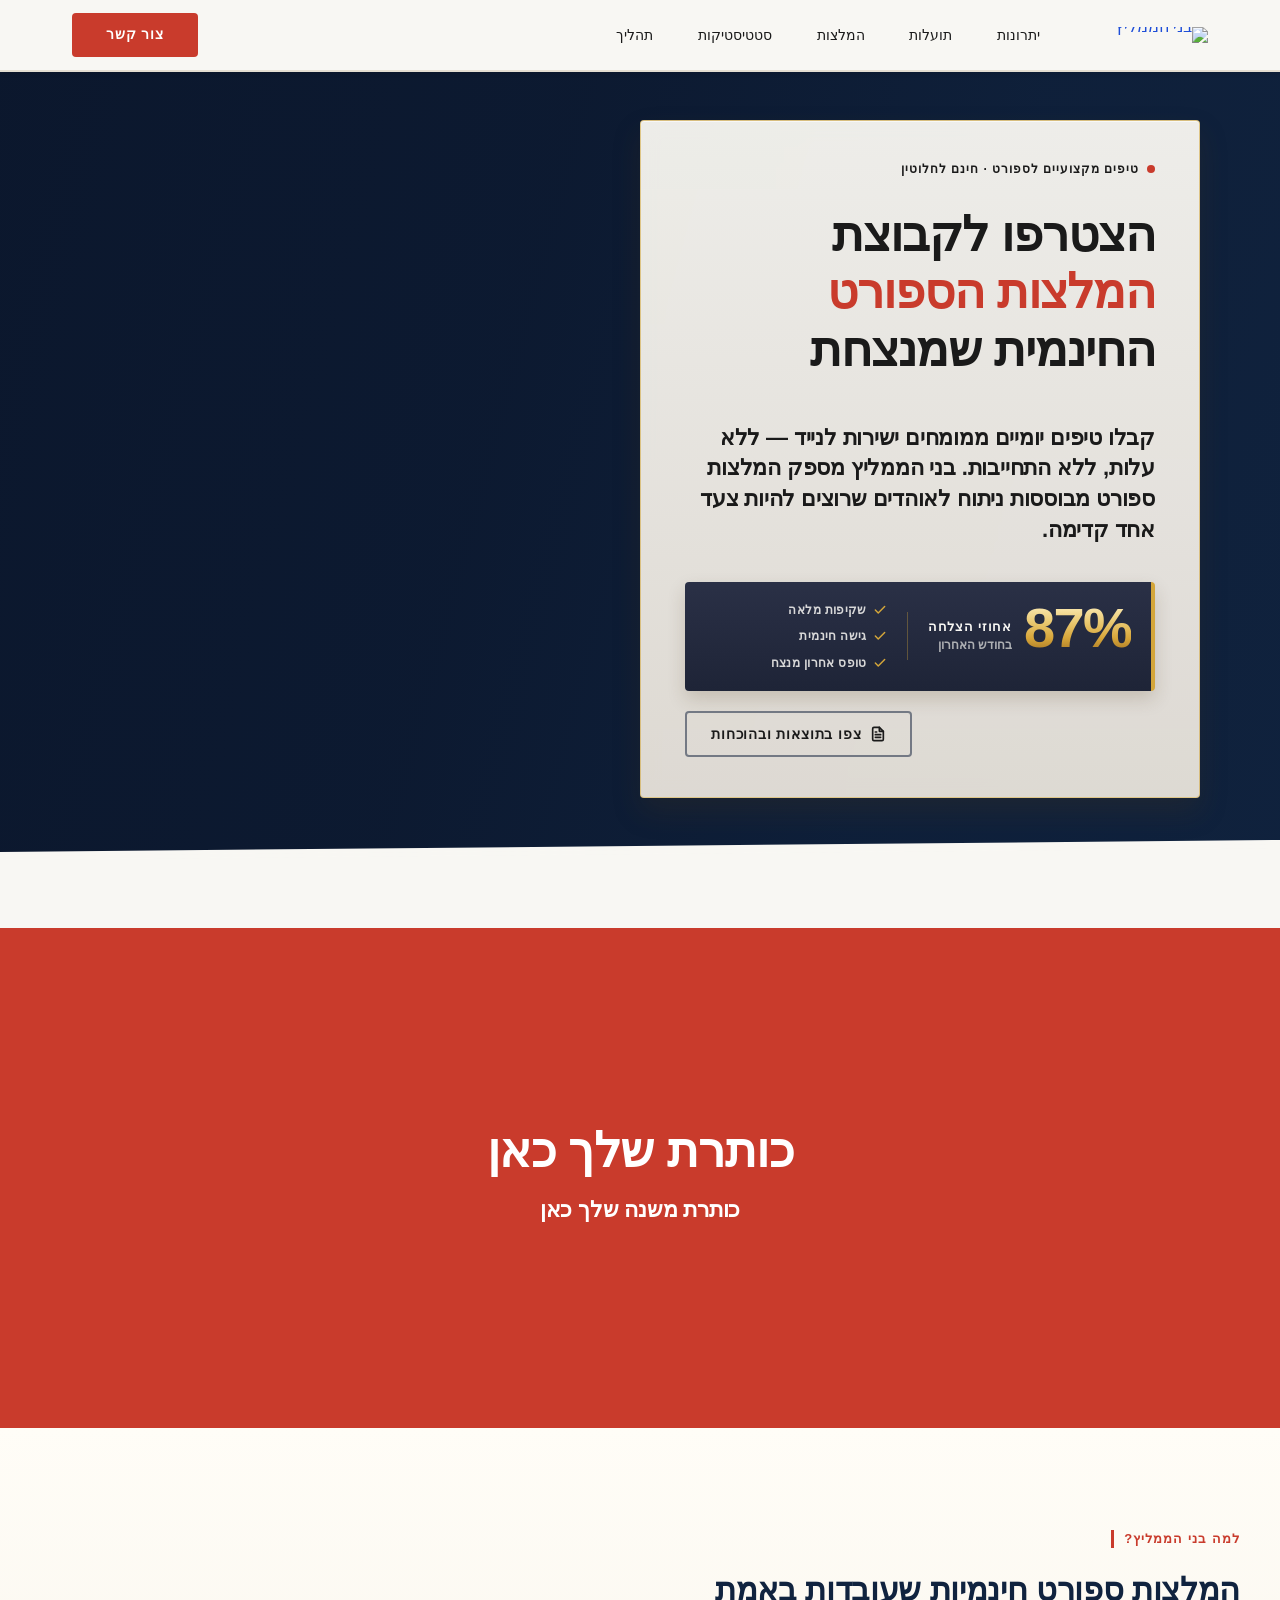
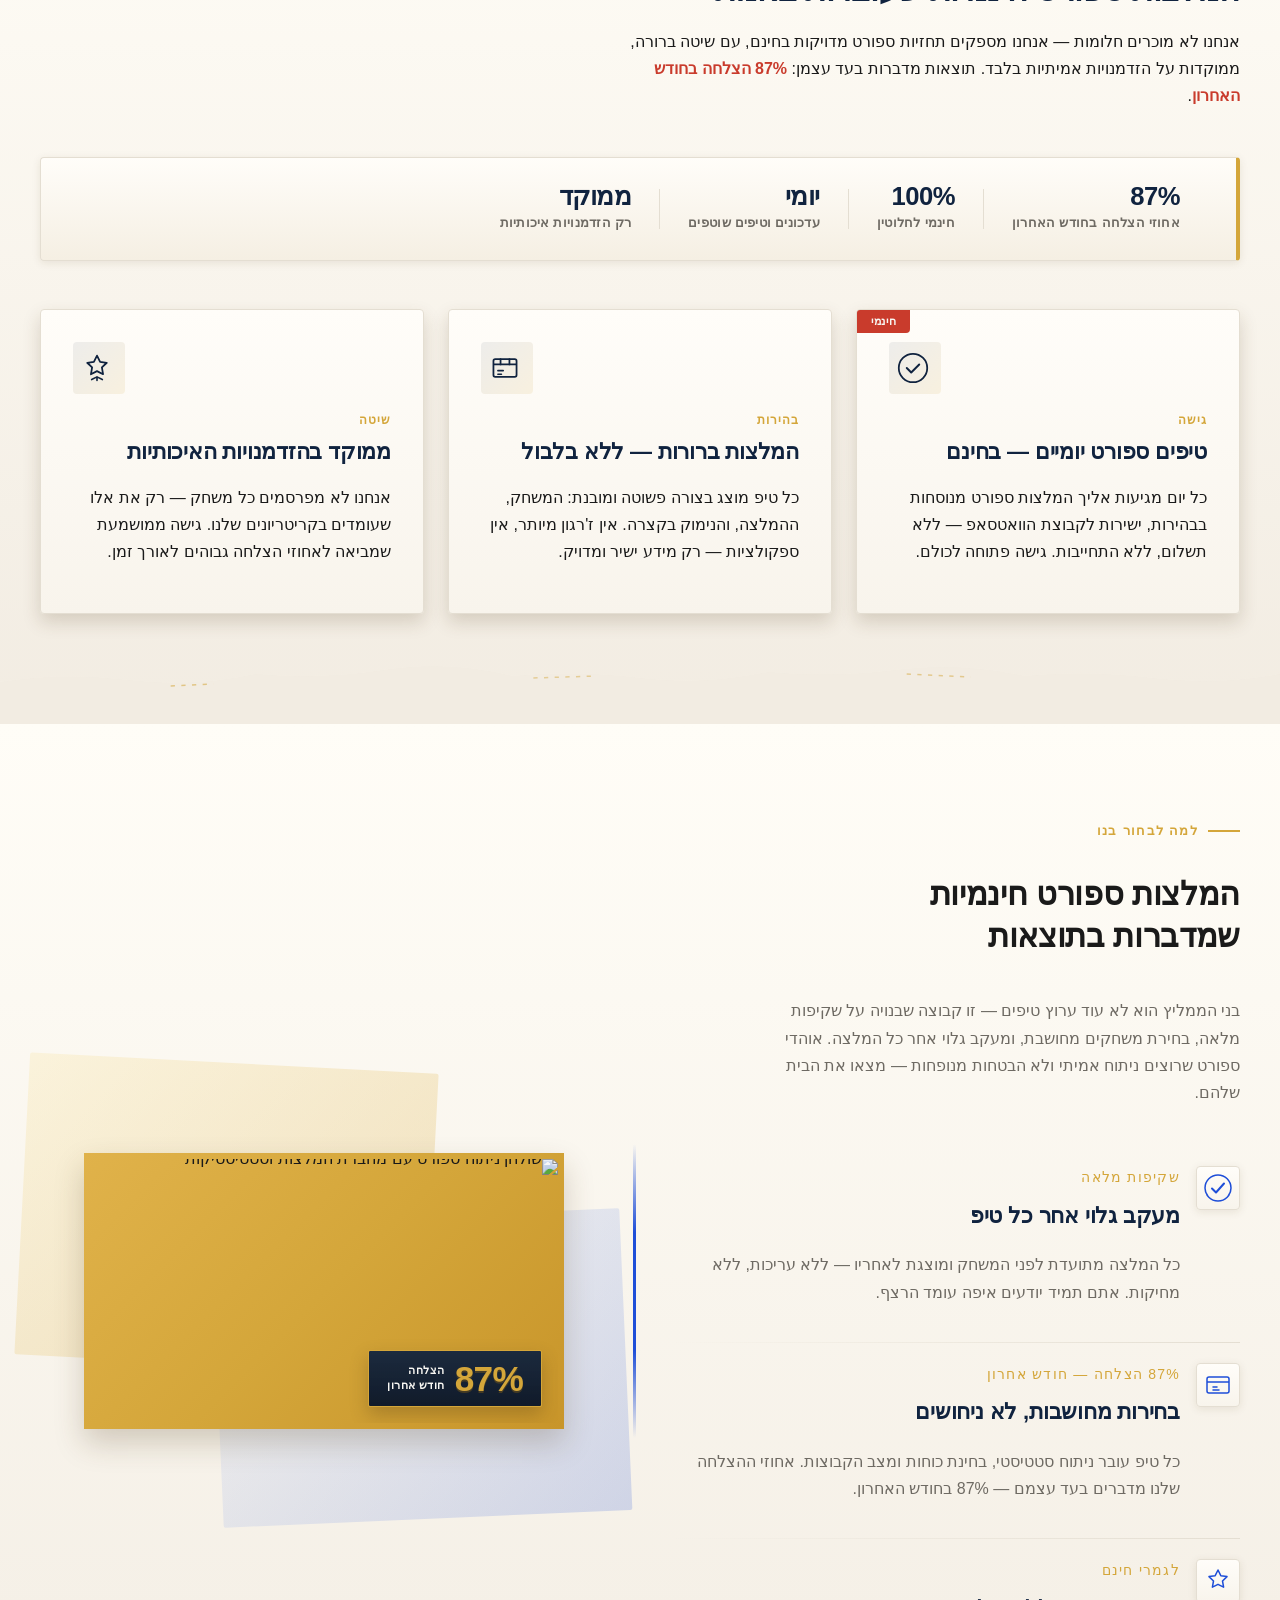
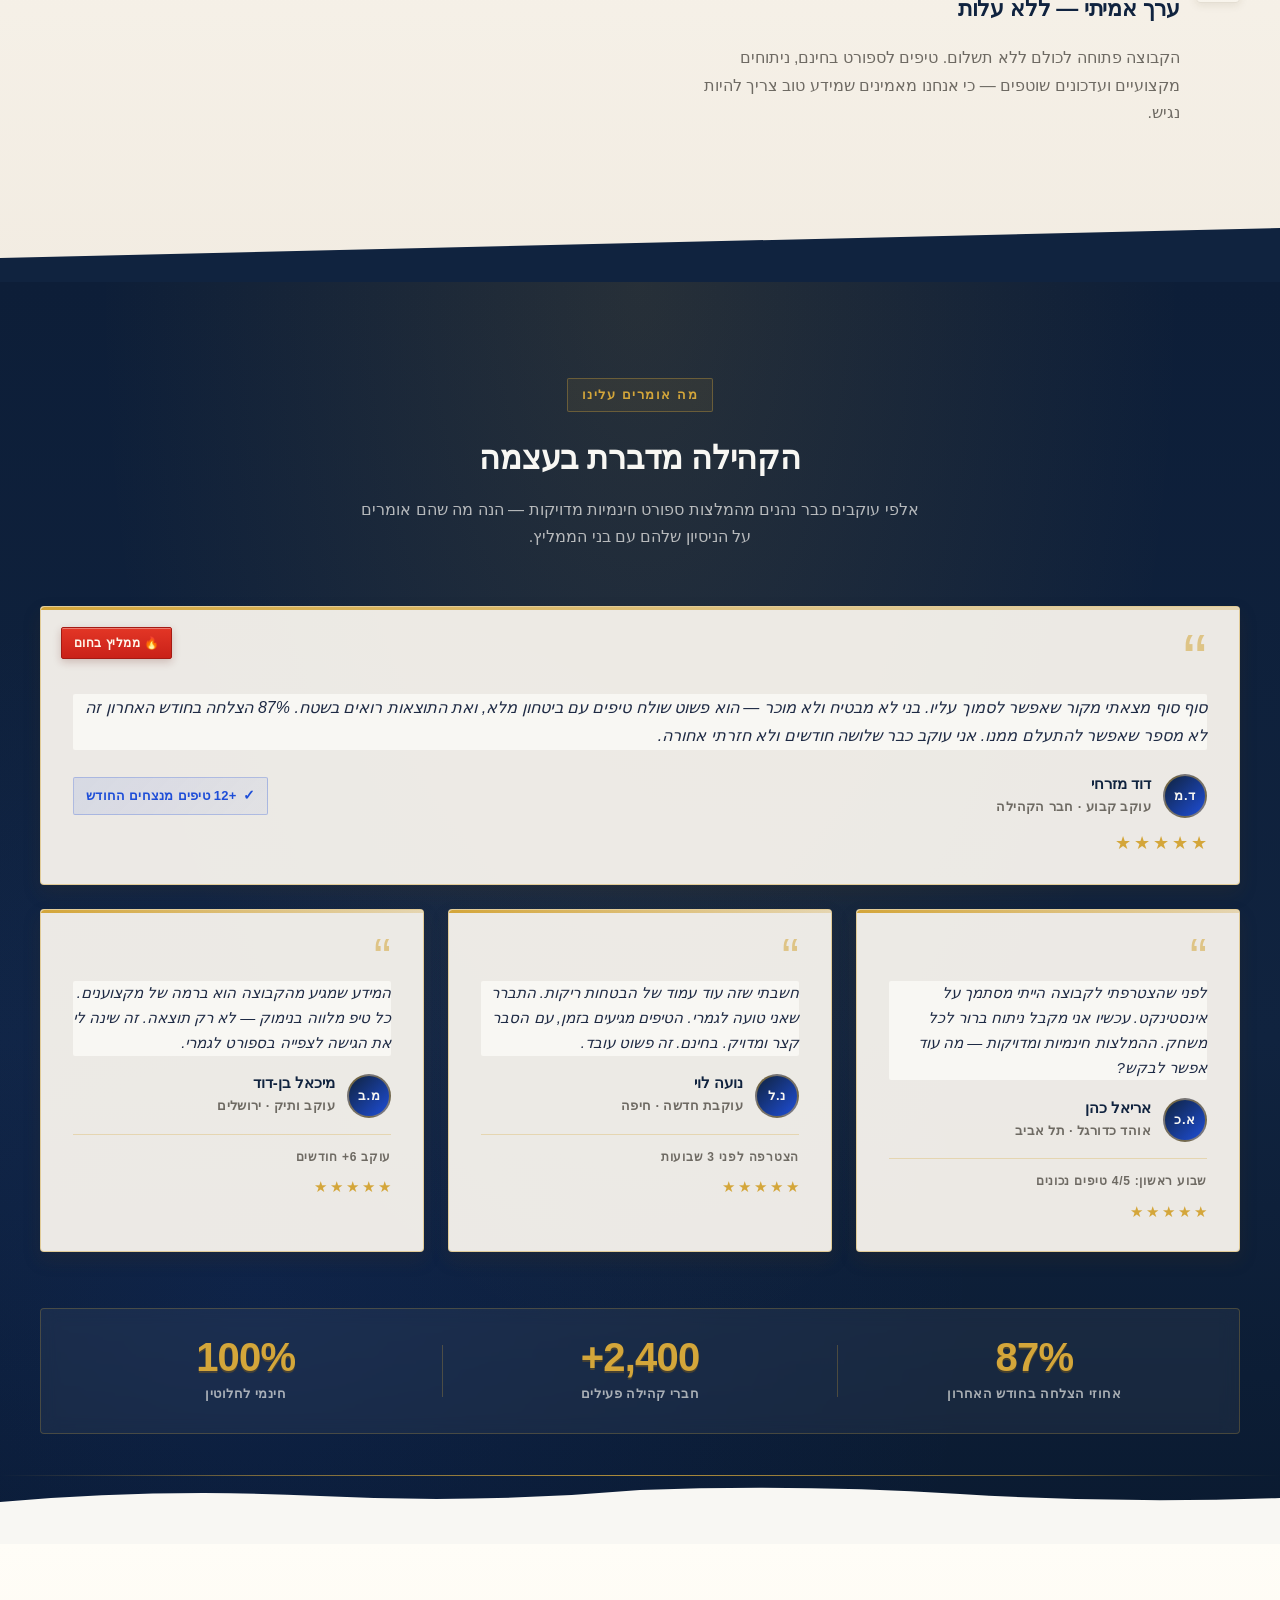
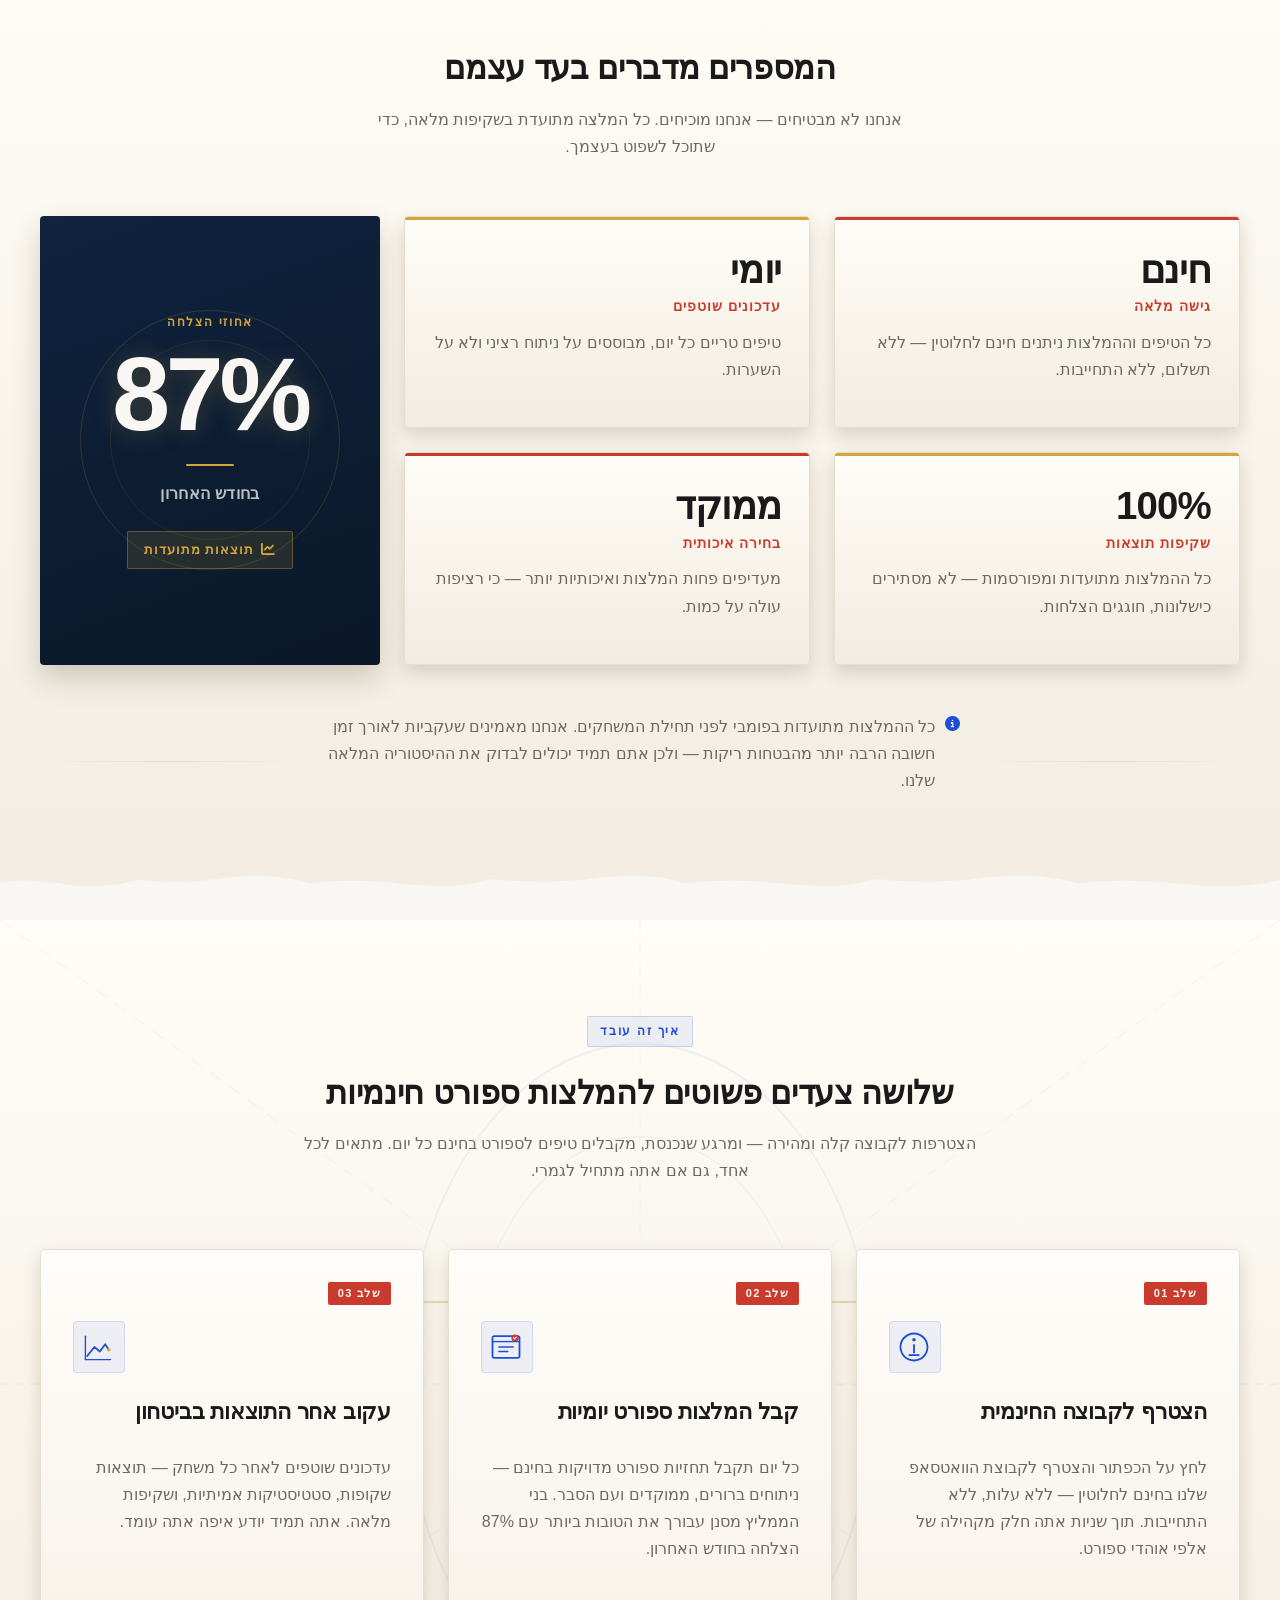
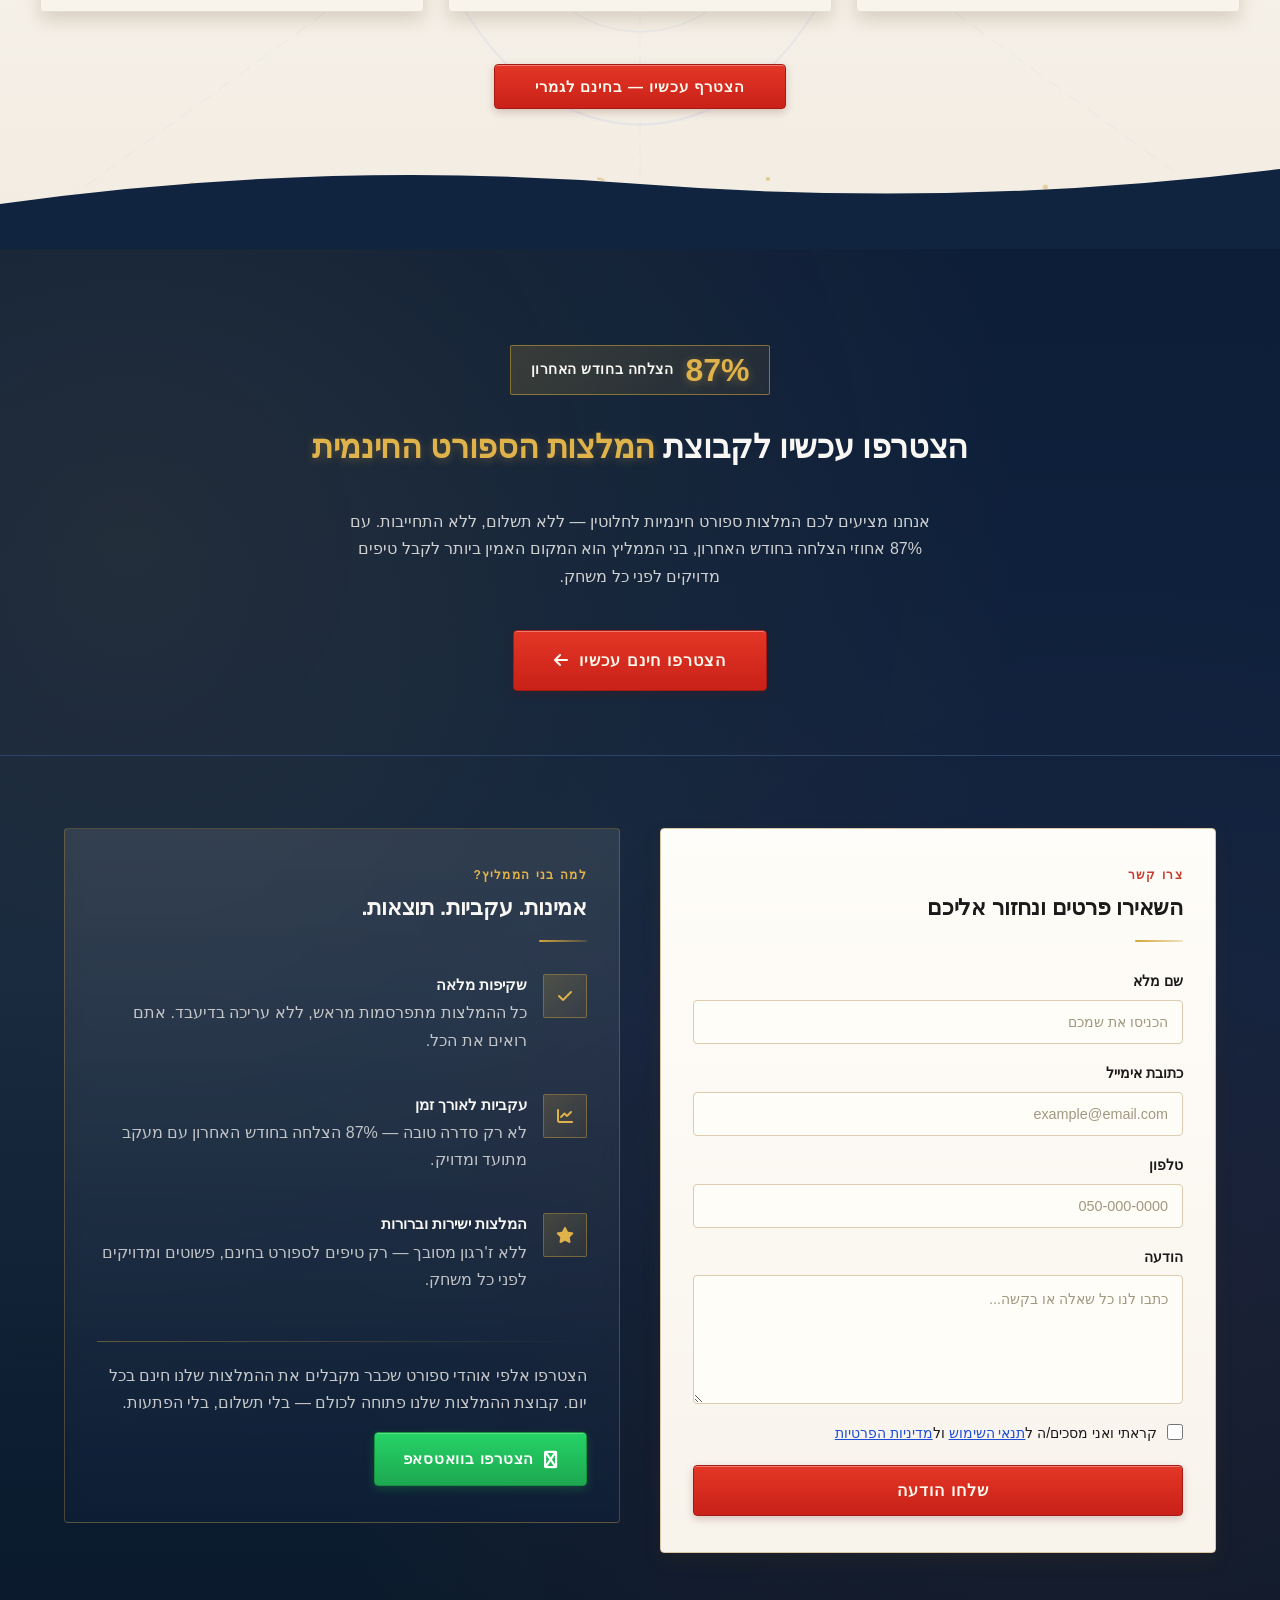
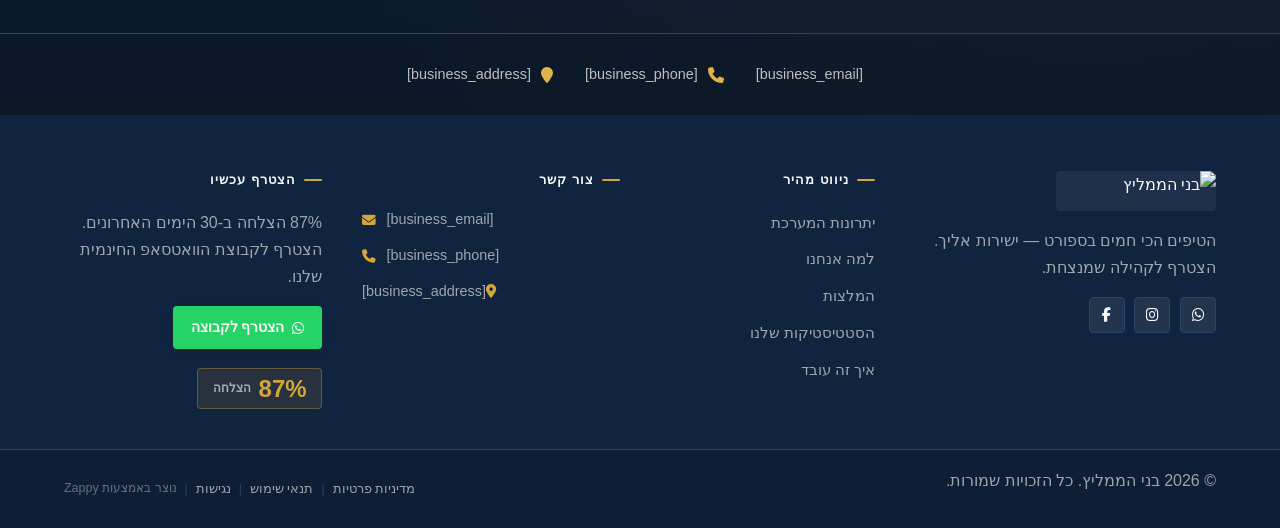
==== commit 81929620: "Background sync: Progressive GitHub Sync" ====
--- a/index.html
+++ b/index.html
@@ -326,16 +326,16 @@
   <nav class="navbar" dir="rtl">
   <button class="mobile-toggle" id="mobileToggle" aria-label="Menu">
     <svg class="hamburger-icon" width="24" height="24" viewBox="0 0 24 24" fill="none">
-      <path d="M3 12h18M3 6h18M3 18h18" stroke="currentColor" stroke-width="2" stroke-linecap="round"></path>
+      <path d="M3 12h18M3 6h18M3 18h18" stroke="currentColor" stroke-width="2" stroke-linecap="round"/>
     </svg>
     <svg class="close-icon" width="24" height="24" viewBox="0 0 24 24" fill="none" style="display: none;">
-      <path d="M18 6L6 18M6 6l12 12" stroke="currentColor" stroke-width="2" stroke-linecap="round"></path>
+      <path d="M18 6L6 18M6 6l12 12" stroke="currentColor" stroke-width="2" stroke-linecap="round"/>
     </svg>
   </button>
 
   <button class="phone-header-btn" data-phone="[business_phone]" aria-label="Call">
     <svg width="20" height="20" viewBox="0 0 24 24" fill="currentColor">
-      <path d="M22 16.92v3a2 2 0 0 1-2.18 2 19.79 19.79 0 0 1-8.63-3.07 19.5 19.5 0 0 1-6-6 19.79 19.79 0 0 1-3.07-8.67A2 2 0 0 1 4.11 2h3a2 2 0 0 1 2 1.72 12.84 12.84 0 0 0 .7 2.81 2 2 0 0 1-.45 2.11L8.09 9.91a16 16 0 0 0 6 6l1.27-1.27a2 2 0 0 1 2.11-.45 12.84 12.84 0 0 0 2.81.7A2 2 0 0 1 22 16.92z"></path>
+      <path d="M22 16.92v3a2 2 0 0 1-2.18 2 19.79 19.79 0 0 1-8.63-3.07 19.5 19.5 0 0 1-6-6 19.79 19.79 0 0 1-3.07-8.67A2 2 0 0 1 4.11 2h3a2 2 0 0 1 2 1.72 12.84 12.84 0 0 0 .7 2.81 2 2 0 0 1-.45 2.11L8.09 9.91a16 16 0 0 0 6 6l1.27-1.27a2 2 0 0 1 2.11-.45 12.84 12.84 0 0 0 2.81.7A2 2 0 0 1 22 16.92z"/>
     </svg>
   </button>
 
@@ -820,15 +820,15 @@
         <div class="index-hero-stat-divider" aria-hidden="true"></div>
         <div class="index-hero-stat-pills">
           <div class="index-hero-pill">
-            <svg data-element-type="icon" data-icon-type="svg" width="14" height="14" viewBox="0 0 24 24" fill="none" stroke="currentColor" stroke-width="2.5" stroke-linecap="round" stroke-linejoin="round" aria-hidden="true"><polyline points="20 6 9 17 4 12"></polyline></svg>
+            <svg data-element-type="icon" data-icon-type="svg" width="14" height="14" viewBox="0 0 24 24" fill="none" stroke="currentColor" stroke-width="2.5" stroke-linecap="round" stroke-linejoin="round" aria-hidden="true"><polyline points="20 6 9 17 4 12"/></svg>
             <span>שקיפות מלאה</span>
           </div>
           <div class="index-hero-pill">
-            <svg data-element-type="icon" data-icon-type="svg" width="14" height="14" viewBox="0 0 24 24" fill="none" stroke="currentColor" stroke-width="2.5" stroke-linecap="round" stroke-linejoin="round" aria-hidden="true"><polyline points="20 6 9 17 4 12"></polyline></svg>
+            <svg data-element-type="icon" data-icon-type="svg" width="14" height="14" viewBox="0 0 24 24" fill="none" stroke="currentColor" stroke-width="2.5" stroke-linecap="round" stroke-linejoin="round" aria-hidden="true"><polyline points="20 6 9 17 4 12"/></svg>
             <span>גישה חינמית</span>
           </div>
           <div class="index-hero-pill">
-            <svg data-element-type="icon" data-icon-type="svg" width="14" height="14" viewBox="0 0 24 24" fill="none" stroke="currentColor" stroke-width="2.5" stroke-linecap="round" stroke-linejoin="round" aria-hidden="true"><polyline points="20 6 9 17 4 12"></polyline></svg>
+            <svg data-element-type="icon" data-icon-type="svg" width="14" height="14" viewBox="0 0 24 24" fill="none" stroke="currentColor" stroke-width="2.5" stroke-linecap="round" stroke-linejoin="round" aria-hidden="true"><polyline points="20 6 9 17 4 12"/></svg>
             <span>טופס אחרון מנצח</span>
           </div>
         </div>
@@ -838,7 +838,7 @@
       <div class="index-hero-cta-group" style="text-align: left !important; display: flex !important; justify-content: flex-end !important; align-items: flex-start !important; width: 100% !important;">
         
         <a href="#results" class="index-hero-btn-secondary" data-element-type="button" data-element-id="btn-1774724481557-zn92dbeeg" data-native-element="true">
-          <svg data-element-type="icon" data-icon-type="svg" width="16" height="16" viewBox="0 0 24 24" fill="none" stroke="currentColor" stroke-width="2.5" stroke-linecap="round" stroke-linejoin="round" aria-hidden="true"><path d="M14 2H6a2 2 0 0 0-2 2v16a2 2 0 0 0 2 2h12a2 2 0 0 0 2-2V8z"></path><polyline points="14 2 14 8 20 8"></polyline><line x1="16" y1="13" x2="8" y2="13"></line><line x1="16" y1="17" x2="8" y2="17"></line><polyline points="10 9 9 9 8 9"></polyline></svg>
+          <svg data-element-type="icon" data-icon-type="svg" width="16" height="16" viewBox="0 0 24 24" fill="none" stroke="currentColor" stroke-width="2.5" stroke-linecap="round" stroke-linejoin="round" aria-hidden="true"><path d="M14 2H6a2 2 0 0 0-2 2v16a2 2 0 0 0 2 2h12a2 2 0 0 0 2-2V8z"/><polyline points="14 2 14 8 20 8"/><line x1="16" y1="13" x2="8" y2="13"/><line x1="16" y1="17" x2="8" y2="17"/><polyline points="10 9 9 9 8 9"/></svg>
           צפו בתוצאות ובהוכחות
         </a>
       </div>
@@ -849,14 +849,23 @@
   <div class="index-hero-divider-wrapper">
     <svg data-no-icon-edit="true" aria-hidden="true" viewBox="0 0 1440 90" preserveAspectRatio="none" xmlns="http://www.w3.org/2000/svg">
       <!-- Gold trim line -->
-      <path d="M0,90 L0,14 L1440,2 L1440,90 Z" fill="#F8F7F3"></path>
+      <path d="M0,90 L0,14 L1440,2 L1440,90 Z" fill="#F8F7F3"/>
       <!-- Red ribbon body -->
-      <path d="M0,90 L0,18 L1440,6 L1440,90 Z" fill="#F8F7F3"></path>
+      <path d="M0,90 L0,18 L1440,6 L1440,90 Z" fill="#F8F7F3"/>
       <!-- Light section fill -->
-      <path d="M0,90 L0,22 L1440,10 L1440,90 Z" fill="#F8F7F3"></path>
+      <path d="M0,90 L0,22 L1440,10 L1440,90 Z" fill="#F8F7F3"/>
     </svg>
   </div>
 </section>
+
+<section id="layout-1774726370521" class="layout-section hero-section" data-zappy-component="true" style="width: 100vw; margin-left: calc(-50vw + 50%); min-height: 500px; position: relative; display: flex; align-items: center; justify-content: center; direction: rtl; overflow: hidden; box-sizing: border-box; background-color: #C93B2C;" data-component-id="hero-fullwidth-bg">
+  <div class="container" style="position: relative; max-width: 1200px; width: 100%; margin: 0 auto; padding: 80px 1.5rem; text-align: center; box-sizing: border-box;">
+    <h1 style="font-size: 48px; font-weight: 700; color: #FFFFFF; margin-bottom: 20px; font-family: system-ui, -apple-system, sans-serif;">כותרת שלך כאן</h1>
+    <h3 style="font-size: 24px; font-weight: 400; color: #FFFFFF; max-width: 700px; margin: 0 auto; font-family: system-ui, -apple-system, sans-serif;">כותרת משנה שלך כאן</h3>
+  </div>
+</section>
+
+
 
 <section id="features" class="index-features-section" data-layout-spec="בית-features" dir="rtl">
   <div class="index-features-container">
@@ -899,8 +908,8 @@
         <div class="index-features-card-ribbon">חינמי</div>
         <div class="index-features-card-icon-wrap">
           <svg data-element-type="icon" data-icon-type="svg" width="36" height="36" viewBox="0 0 36 36" fill="none" xmlns="http://www.w3.org/2000/svg" aria-hidden="true">
-            <circle cx="18" cy="18" r="16" stroke="currentColor" stroke-width="2"></circle>
-            <path d="M11 18l5 5 9-9" stroke="currentColor" stroke-width="2.2" stroke-linecap="round" stroke-linejoin="round"></path>
+            <circle cx="18" cy="18" r="16" stroke="currentColor" stroke-width="2"/>
+            <path d="M11 18l5 5 9-9" stroke="currentColor" stroke-width="2.2" stroke-linecap="round" stroke-linejoin="round"/>
           </svg>
         </div>
         <span class="index-features-card-category">גישה</span>
@@ -912,10 +921,10 @@
       <article class="index-features-card">
         <div class="index-features-card-icon-wrap">
           <svg data-element-type="icon" data-icon-type="svg" width="36" height="36" viewBox="0 0 36 36" fill="none" xmlns="http://www.w3.org/2000/svg" aria-hidden="true">
-            <rect x="5" y="8" width="26" height="20" rx="2" stroke="currentColor" stroke-width="2"></rect>
-            <path d="M5 14h26" stroke="currentColor" stroke-width="2"></path>
-            <path d="M13 8v6M23 8v6" stroke="currentColor" stroke-width="2" stroke-linecap="round"></path>
-            <path d="M10 21h6M10 25h4" stroke="currentColor" stroke-width="1.8" stroke-linecap="round"></path>
+            <rect x="5" y="8" width="26" height="20" rx="2" stroke="currentColor" stroke-width="2"/>
+            <path d="M5 14h26" stroke="currentColor" stroke-width="2"/>
+            <path d="M13 8v6M23 8v6" stroke="currentColor" stroke-width="2" stroke-linecap="round"/>
+            <path d="M10 21h6M10 25h4" stroke="currentColor" stroke-width="1.8" stroke-linecap="round"/>
           </svg>
         </div>
         <span class="index-features-card-category">בהירות</span>
@@ -927,8 +936,8 @@
       <article class="index-features-card">
         <div class="index-features-card-icon-wrap">
           <svg data-element-type="icon" data-icon-type="svg" width="36" height="36" viewBox="0 0 36 36" fill="none" xmlns="http://www.w3.org/2000/svg" aria-hidden="true">
-            <path d="M18 4l3.5 7 7.5 1.1-5.5 5.3 1.3 7.6L18 21.5l-6.8 3.5 1.3-7.6L7 12.1l7.5-1.1z" stroke="currentColor" stroke-width="2" stroke-linejoin="round"></path>
-            <path d="M18 28v4M12 31l6-3 6 3" stroke="currentColor" stroke-width="1.8" stroke-linecap="round" stroke-linejoin="round"></path>
+            <path d="M18 4l3.5 7 7.5 1.1-5.5 5.3 1.3 7.6L18 21.5l-6.8 3.5 1.3-7.6L7 12.1l7.5-1.1z" stroke="currentColor" stroke-width="2" stroke-linejoin="round"/>
+            <path d="M18 28v4M12 31l6-3 6 3" stroke="currentColor" stroke-width="1.8" stroke-linecap="round" stroke-linejoin="round"/>
           </svg>
         </div>
         <span class="index-features-card-category">שיטה</span>
@@ -942,11 +951,11 @@
   <!-- Bottom Divider -->
   <div class="index-features-divider-wrapper">
     <svg data-no-icon-edit="true" aria-hidden="true" viewBox="0 0 1200 90" preserveAspectRatio="none" xmlns="http://www.w3.org/2000/svg">
-      <path d="M0,90 L0,48 Q60,38 120,46 T240,40 Q300,46 360,36 T480,42 Q540,36 600,44 T720,38 Q780,44 840,36 T960,42 Q1020,36 1080,44 T1200,40 L1200,90 Z" fill="#F2ECE2"></path>
+      <path d="M0,90 L0,48 Q60,38 120,46 T240,40 Q300,46 360,36 T480,42 Q540,36 600,44 T720,38 Q780,44 840,36 T960,42 Q1020,36 1080,44 T1200,40 L1200,90 Z" fill="#F2ECE2"/>
       <!-- Gold dash accents -->
-      <line x1="160" y1="52" x2="200" y2="50" stroke="var(--secondary)" stroke-width="1.5" stroke-dasharray="4 6" opacity="0.55"></line>
-      <line x1="500" y1="44" x2="560" y2="42" stroke="var(--secondary)" stroke-width="1.5" stroke-dasharray="4 6" opacity="0.45"></line>
-      <line x1="850" y1="40" x2="910" y2="43" stroke="var(--secondary)" stroke-width="1.5" stroke-dasharray="4 6" opacity="0.5"></line>
+      <line x1="160" y1="52" x2="200" y2="50" stroke="var(--secondary)" stroke-width="1.5" stroke-dasharray="4 6" opacity="0.55"/>
+      <line x1="500" y1="44" x2="560" y2="42" stroke="var(--secondary)" stroke-width="1.5" stroke-dasharray="4 6" opacity="0.45"/>
+      <line x1="850" y1="40" x2="910" y2="43" stroke="var(--secondary)" stroke-width="1.5" stroke-dasharray="4 6" opacity="0.5"/>
     </svg>
   </div>
 </section>
@@ -971,8 +980,8 @@
         <div class="index-benefits-item">
           <div class="index-benefits-item-icon">
             <svg data-element-type="icon" data-icon-type="svg" width="28" height="28" viewBox="0 0 28 28" fill="none" xmlns="http://www.w3.org/2000/svg" aria-hidden="true">
-              <circle cx="14" cy="14" r="13" stroke="currentColor" stroke-width="1.5"></circle>
-              <path d="M8 14.5l4 4 8-9" stroke="currentColor" stroke-width="2" stroke-linecap="round" stroke-linejoin="round"></path>
+              <circle cx="14" cy="14" r="13" stroke="currentColor" stroke-width="1.5"/>
+              <path d="M8 14.5l4 4 8-9" stroke="currentColor" stroke-width="2" stroke-linecap="round" stroke-linejoin="round"/>
             </svg>
           </div>
           <div class="index-benefits-item-body">
@@ -987,9 +996,9 @@
         <div class="index-benefits-item">
           <div class="index-benefits-item-icon">
             <svg data-element-type="icon" data-icon-type="svg" width="28" height="28" viewBox="0 0 28 28" fill="none" xmlns="http://www.w3.org/2000/svg" aria-hidden="true">
-              <rect x="3" y="6" width="22" height="16" rx="2" stroke="currentColor" stroke-width="1.5"></rect>
-              <path d="M3 11h22" stroke="currentColor" stroke-width="1.5"></path>
-              <path d="M9 16h4M9 19h6" stroke="currentColor" stroke-width="1.5" stroke-linecap="round"></path>
+              <rect x="3" y="6" width="22" height="16" rx="2" stroke="currentColor" stroke-width="1.5"/>
+              <path d="M3 11h22" stroke="currentColor" stroke-width="1.5"/>
+              <path d="M9 16h4M9 19h6" stroke="currentColor" stroke-width="1.5" stroke-linecap="round"/>
             </svg>
           </div>
           <div class="index-benefits-item-body">
@@ -1004,7 +1013,7 @@
         <div class="index-benefits-item">
           <div class="index-benefits-item-icon">
             <svg data-element-type="icon" data-icon-type="svg" width="28" height="28" viewBox="0 0 28 28" fill="none" xmlns="http://www.w3.org/2000/svg" aria-hidden="true">
-              <path d="M14 3l2.8 5.7 6.2.9-4.5 4.4 1.1 6.2L14 17.3 8.4 20.2l1.1-6.2L5 9.6l6.2-.9L14 3z" stroke="currentColor" stroke-width="1.5" stroke-linejoin="round"></path>
+              <path d="M14 3l2.8 5.7 6.2.9-4.5 4.4 1.1 6.2L14 17.3 8.4 20.2l1.1-6.2L5 9.6l6.2-.9L14 3z" stroke="currentColor" stroke-width="1.5" stroke-linejoin="round"/>
             </svg>
           </div>
           <div class="index-benefits-item-body">
@@ -1047,7 +1056,7 @@
   <!-- Bottom diagonal gold divider → darker testimonial section -->
   <div class="index-benefits-divider-wrapper">
     <svg data-no-icon-edit="true" aria-hidden="true" viewBox="0 0 1200 72" preserveAspectRatio="none" xmlns="http://www.w3.org/2000/svg">
-      <path d="M0,72 L0,48 L1200,18 L1200,72 Z" fill="#10233F"></path>
+      <path d="M0,72 L0,48 L1200,18 L1200,72 Z" fill="#10233F"/>
     </svg>
   </div>
 
@@ -1181,7 +1190,7 @@
   <div class="index-testimonials-divider-wrapper">
     <div class="index-testimonials-gold-line"></div>
     <svg data-no-icon-edit="true" aria-hidden="true" viewBox="0 0 1200 70" preserveAspectRatio="none" xmlns="http://www.w3.org/2000/svg">
-      <path d="M0,70 L0,28 Q150,14 300,22 T600,16 Q750,10 900,20 T1200,24 L1200,70 Z" fill="#F8F7F3"></path>
+      <path d="M0,70 L0,28 Q150,14 300,22 T600,16 Q750,10 900,20 T1200,24 L1200,70 Z" fill="#F8F7F3"/>
     </svg>
   </div>
 
@@ -1263,7 +1272,7 @@
   <!-- Bottom Divider: torn paper edge to next section -->
   <div class="index-stats-divider-wrapper">
     <svg data-no-icon-edit="true" aria-hidden="true" viewBox="0 0 1200 70" preserveAspectRatio="none" xmlns="http://www.w3.org/2000/svg">
-      <path d="M0,70 L0,32 Q30,28 60,34 T130,30 Q170,35 210,28 T290,33 Q330,28 380,34 T460,29 Q510,35 560,28 T640,33 Q690,28 740,34 T820,29 Q870,35 920,28 T1010,33 Q1060,28 1110,34 T1200,30 L1200,70 Z" fill="#F8F7F3"></path>
+      <path d="M0,70 L0,32 Q30,28 60,34 T130,30 Q170,35 210,28 T290,33 Q330,28 380,34 T460,29 Q510,35 560,28 T640,33 Q690,28 740,34 T820,29 Q870,35 920,28 T1010,33 Q1060,28 1110,34 T1200,30 L1200,70 Z" fill="#F8F7F3"/>
     </svg>
   </div>
 
@@ -1273,12 +1282,12 @@
   <!-- Blueprint background decorations -->
   <div class="index-process-section__bg-decor" aria-hidden="true">
     <svg data-no-icon-edit="true" aria-hidden="true" class="index-process-section__blueprint-lines" viewBox="0 0 1200 600" preserveAspectRatio="none" xmlns="http://www.w3.org/2000/svg">
-      <circle cx="600" cy="300" r="220" fill="none" stroke="rgba(30,78,216,0.06)" stroke-width="1.5"></circle>
-      <circle cx="600" cy="300" r="160" fill="none" stroke="rgba(30,78,216,0.05)" stroke-width="1"></circle>
-      <line x1="0" y1="300" x2="1200" y2="300" stroke="rgba(30,78,216,0.04)" stroke-width="1" stroke-dasharray="8 6"></line>
-      <line x1="600" y1="0" x2="600" y2="600" stroke="rgba(30,78,216,0.04)" stroke-width="1" stroke-dasharray="8 6"></line>
-      <line x1="0" y1="0" x2="1200" y2="600" stroke="rgba(30,78,216,0.03)" stroke-width="1" stroke-dasharray="12 8"></line>
-      <line x1="1200" y1="0" x2="0" y2="600" stroke="rgba(30,78,216,0.03)" stroke-width="1" stroke-dasharray="12 8"></line>
+      <circle cx="600" cy="300" r="220" fill="none" stroke="rgba(30,78,216,0.06)" stroke-width="1.5"/>
+      <circle cx="600" cy="300" r="160" fill="none" stroke="rgba(30,78,216,0.05)" stroke-width="1"/>
+      <line x1="0" y1="300" x2="1200" y2="300" stroke="rgba(30,78,216,0.04)" stroke-width="1" stroke-dasharray="8 6"/>
+      <line x1="600" y1="0" x2="600" y2="600" stroke="rgba(30,78,216,0.04)" stroke-width="1" stroke-dasharray="8 6"/>
+      <line x1="0" y1="0" x2="1200" y2="600" stroke="rgba(30,78,216,0.03)" stroke-width="1" stroke-dasharray="12 8"/>
+      <line x1="1200" y1="0" x2="0" y2="600" stroke="rgba(30,78,216,0.03)" stroke-width="1" stroke-dasharray="12 8"/>
     </svg>
   </div>
 
@@ -1302,8 +1311,8 @@
         </div>
         <div class="index-process-section__card-icon" aria-hidden="true">
           <svg data-element-type="icon" data-icon-type="svg" width="40" height="40" viewBox="0 0 40 40" fill="none" xmlns="http://www.w3.org/2000/svg">
-            <path d="M20 4C11.163 4 4 11.163 4 20s7.163 16 16 16 16-7.163 16-16S28.837 4 20 4zm0 2c7.732 0 14 6.268 14 14s-6.268 14-14 14S6 27.732 6 20 12.268 6 20 6zm0 4a2 2 0 100 4 2 2 0 000-4zm-1 7v10h2V17h-2z" fill="currentColor"></path>
-            <path d="M26 28H14v2h12v-2z" fill="currentColor"></path>
+            <path d="M20 4C11.163 4 4 11.163 4 20s7.163 16 16 16 16-7.163 16-16S28.837 4 20 4zm0 2c7.732 0 14 6.268 14 14s-6.268 14-14 14S6 27.732 6 20 12.268 6 20 6zm0 4a2 2 0 100 4 2 2 0 000-4zm-1 7v10h2V17h-2z" fill="currentColor"/>
+            <path d="M26 28H14v2h12v-2z" fill="currentColor"/>
           </svg>
         </div>
         <div class="index-process-section__card-body">
@@ -1319,11 +1328,11 @@
         </div>
         <div class="index-process-section__card-icon" aria-hidden="true">
           <svg data-element-type="icon" data-icon-type="svg" width="40" height="40" viewBox="0 0 40 40" fill="none" xmlns="http://www.w3.org/2000/svg">
-            <rect x="5" y="8" width="30" height="24" rx="2" stroke="currentColor" stroke-width="2" fill="none"></rect>
-            <path d="M5 14h30" stroke="currentColor" stroke-width="1.5"></path>
-            <path d="M12 20h16M12 25h10" stroke="currentColor" stroke-width="1.5" stroke-linecap="round"></path>
-            <circle cx="30" cy="10" r="4" fill="var(--primary)"></circle>
-            <path d="M28.5 10l1 1 2-2" stroke="white" stroke-width="1.2" stroke-linecap="round" stroke-linejoin="round"></path>
+            <rect x="5" y="8" width="30" height="24" rx="2" stroke="currentColor" stroke-width="2" fill="none"/>
+            <path d="M5 14h30" stroke="currentColor" stroke-width="1.5"/>
+            <path d="M12 20h16M12 25h10" stroke="currentColor" stroke-width="1.5" stroke-linecap="round"/>
+            <circle cx="30" cy="10" r="4" fill="var(--primary)"/>
+            <path d="M28.5 10l1 1 2-2" stroke="white" stroke-width="1.2" stroke-linecap="round" stroke-linejoin="round"/>
           </svg>
         </div>
         <div class="index-process-section__card-body">
@@ -1339,10 +1348,10 @@
         </div>
         <div class="index-process-section__card-icon" aria-hidden="true">
           <svg data-element-type="icon" data-icon-type="svg" width="40" height="40" viewBox="0 0 40 40" fill="none" xmlns="http://www.w3.org/2000/svg">
-            <path d="M8 30l8-10 6 5 6-8 4 6" stroke="currentColor" stroke-width="2" stroke-linecap="round" stroke-linejoin="round" fill="none"></path>
-            <circle cx="32" cy="23" r="2" fill="var(--secondary)"></circle>
-            <path d="M6 34h28" stroke="currentColor" stroke-width="1.5" stroke-linecap="round"></path>
-            <path d="M6 8v26" stroke="currentColor" stroke-width="1.5" stroke-linecap="round"></path>
+            <path d="M8 30l8-10 6 5 6-8 4 6" stroke="currentColor" stroke-width="2" stroke-linecap="round" stroke-linejoin="round" fill="none"/>
+            <circle cx="32" cy="23" r="2" fill="var(--secondary)"/>
+            <path d="M6 34h28" stroke="currentColor" stroke-width="1.5" stroke-linecap="round"/>
+            <path d="M6 8v26" stroke="currentColor" stroke-width="1.5" stroke-linecap="round"/>
           </svg>
         </div>
         <div class="index-process-section__card-body">
@@ -1362,20 +1371,20 @@
   <div class="index-process-section__divider-wrapper">
     <svg data-no-icon-edit="true" aria-hidden="true" viewBox="0 0 1200 100" preserveAspectRatio="none" xmlns="http://www.w3.org/2000/svg">
       <!-- Gold confetti specks -->
-      <circle cx="80" cy="55" r="2.5" fill="rgba(212,166,58,0.55)"></circle>
-      <circle cx="180" cy="35" r="1.8" fill="rgba(212,166,58,0.45)"></circle>
-      <circle cx="320" cy="60" r="2" fill="rgba(212,166,58,0.4)"></circle>
-      <circle cx="450" cy="40" r="1.5" fill="rgba(212,166,58,0.5)"></circle>
-      <circle cx="600" cy="50" r="3" fill="rgba(212,166,58,0.35)"></circle>
-      <circle cx="720" cy="30" r="2" fill="rgba(212,166,58,0.5)"></circle>
-      <circle cx="860" cy="58" r="1.8" fill="rgba(212,166,58,0.45)"></circle>
-      <circle cx="980" cy="38" r="2.5" fill="rgba(212,166,58,0.4)"></circle>
-      <circle cx="1100" cy="52" r="2" fill="rgba(212,166,58,0.55)"></circle>
-      <rect x="140" y="42" width="8" height="3" rx="1" fill="rgba(212,166,58,0.35)" transform="rotate(-20 140 42)"></rect>
-      <rect x="560" y="28" width="7" height="2.5" rx="1" fill="rgba(212,166,58,0.4)" transform="rotate(15 560 28)"></rect>
-      <rect x="800" y="48" width="9" height="3" rx="1" fill="rgba(212,166,58,0.35)" transform="rotate(-10 800 48)"></rect>
+      <circle cx="80" cy="55" r="2.5" fill="rgba(212,166,58,0.55)"/>
+      <circle cx="180" cy="35" r="1.8" fill="rgba(212,166,58,0.45)"/>
+      <circle cx="320" cy="60" r="2" fill="rgba(212,166,58,0.4)"/>
+      <circle cx="450" cy="40" r="1.5" fill="rgba(212,166,58,0.5)"/>
+      <circle cx="600" cy="50" r="3" fill="rgba(212,166,58,0.35)"/>
+      <circle cx="720" cy="30" r="2" fill="rgba(212,166,58,0.5)"/>
+      <circle cx="860" cy="58" r="1.8" fill="rgba(212,166,58,0.45)"/>
+      <circle cx="980" cy="38" r="2.5" fill="rgba(212,166,58,0.4)"/>
+      <circle cx="1100" cy="52" r="2" fill="rgba(212,166,58,0.55)"/>
+      <rect x="140" y="42" width="8" height="3" rx="1" fill="rgba(212,166,58,0.35)" transform="rotate(-20 140 42)"/>
+      <rect x="560" y="28" width="7" height="2.5" rx="1" fill="rgba(212,166,58,0.4)" transform="rotate(15 560 28)"/>
+      <rect x="800" y="48" width="9" height="3" rx="1" fill="rgba(212,166,58,0.35)" transform="rotate(-10 800 48)"/>
       <!-- Upward curve fill: dark bg -->
-      <path d="M0,100 L0,55 Q300,10 600,35 Q900,60 1200,20 L1200,100 Z" fill="#10233F"></path>
+      <path d="M0,100 L0,55 Q300,10 600,35 Q900,60 1200,20 L1200,100 Z" fill="#10233F"/>
     </svg>
   </div>
 </section>
@@ -1409,14 +1418,14 @@
               <h3 class="form-title">השאירו פרטים ונחזור אליכם</h3>
               <div class="form-gold-rule"></div>
             </div>
-            <form class="contact-form" novalidate="">
+            <form class="contact-form" novalidate>
               <div class="form-group">
                 <label class="form-label" for="contact-name">שם מלא</label>
-                <input class="form-input" type="text" id="contact-name" name="name" placeholder="הכניסו את שמכם" required="">
+                <input class="form-input" type="text" id="contact-name" name="name" placeholder="הכניסו את שמכם" required>
               </div>
               <div class="form-group">
                 <label class="form-label" for="contact-email">כתובת אימייל</label>
-                <input class="form-input" type="email" id="contact-email" name="email" placeholder="example@email.com" required="">
+                <input class="form-input" type="email" id="contact-email" name="email" placeholder="example@email.com" required>
               </div>
               <div class="form-group">
                 <label class="form-label" for="contact-phone">טלפון</label>
@@ -1428,7 +1437,7 @@
               </div>
               <div class="privacy-consent">
                 <label class="privacy-consent-label">
-                  <input type="checkbox" name="privacy_consent" class="privacy-consent-checkbox" required="">
+                  <input type="checkbox" name="privacy_consent" class="privacy-consent-checkbox" required>
                   <span>קראתי ואני מסכים/ה ל<a href="/terms" target="_blank">תנאי השימוש</a> ול<a href="/privacy" target="_blank">מדיניות הפרטיות</a></span>
                 </label>
               </div>
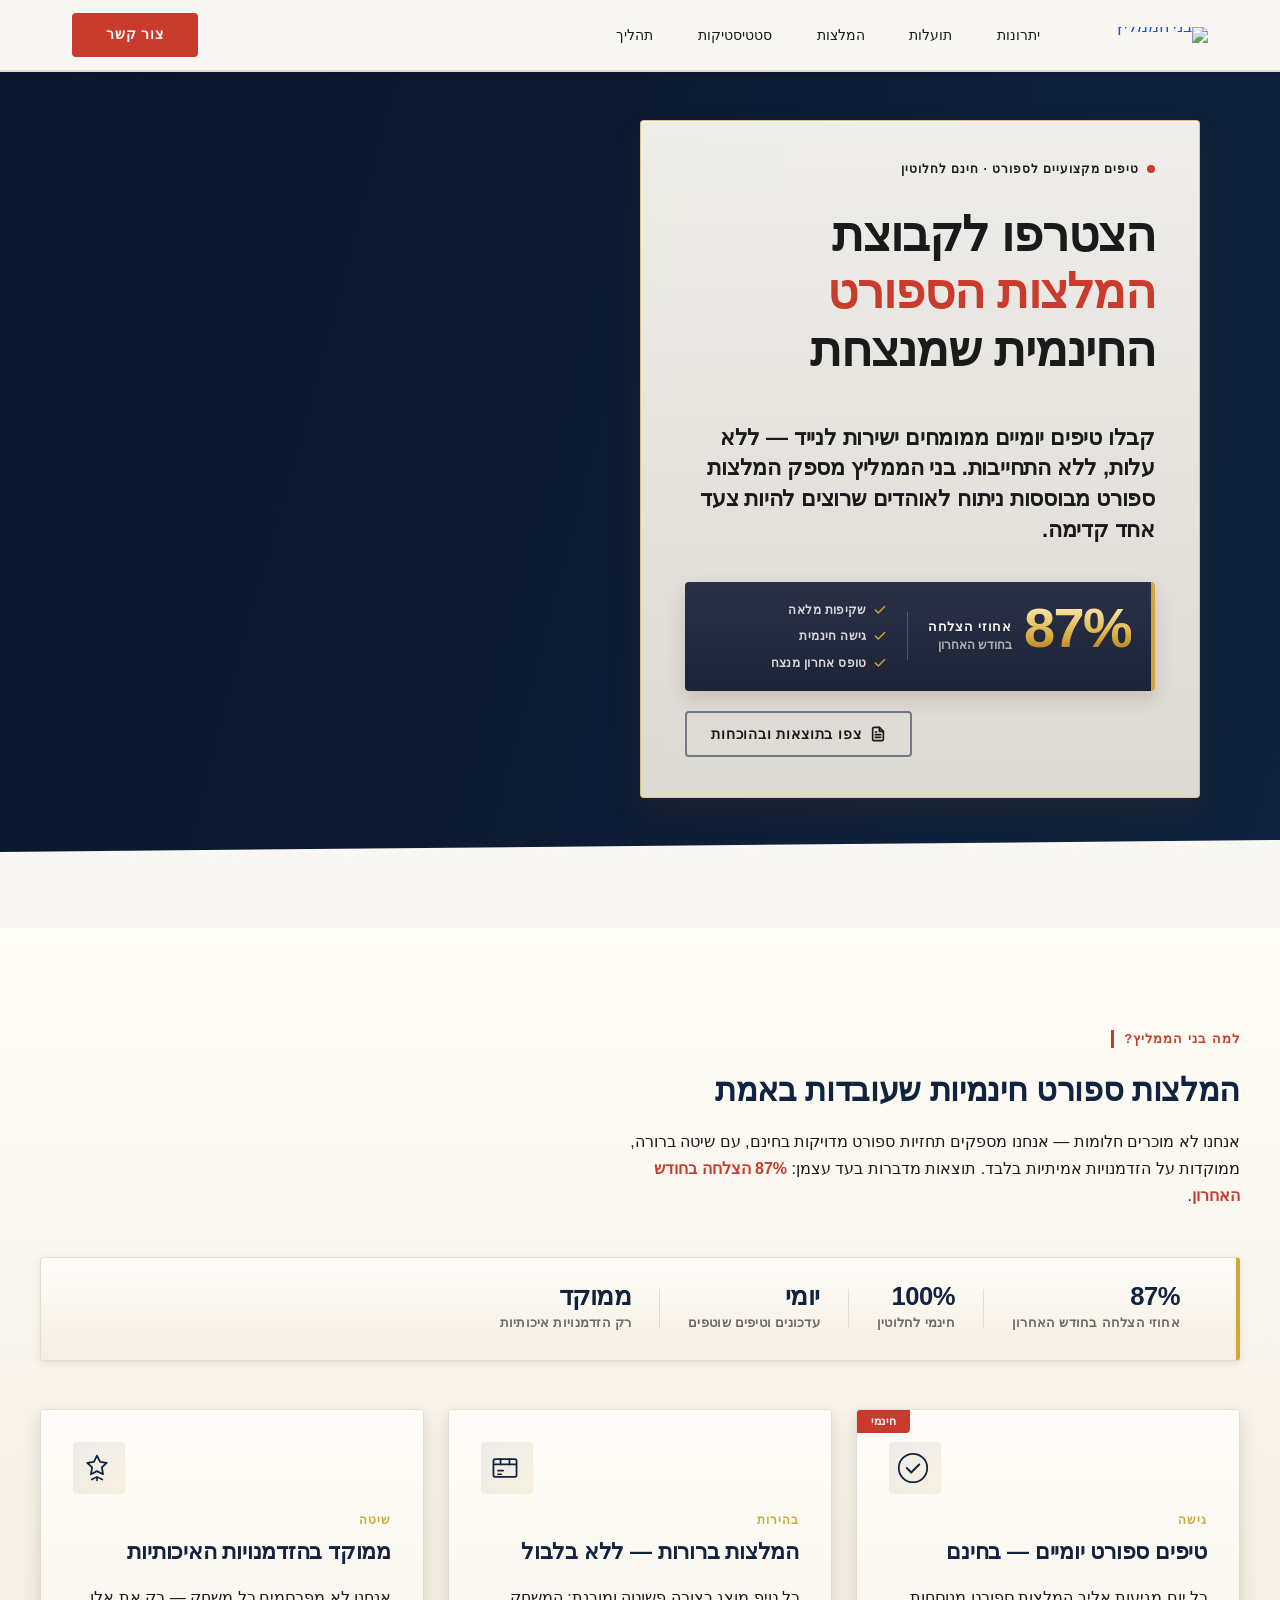
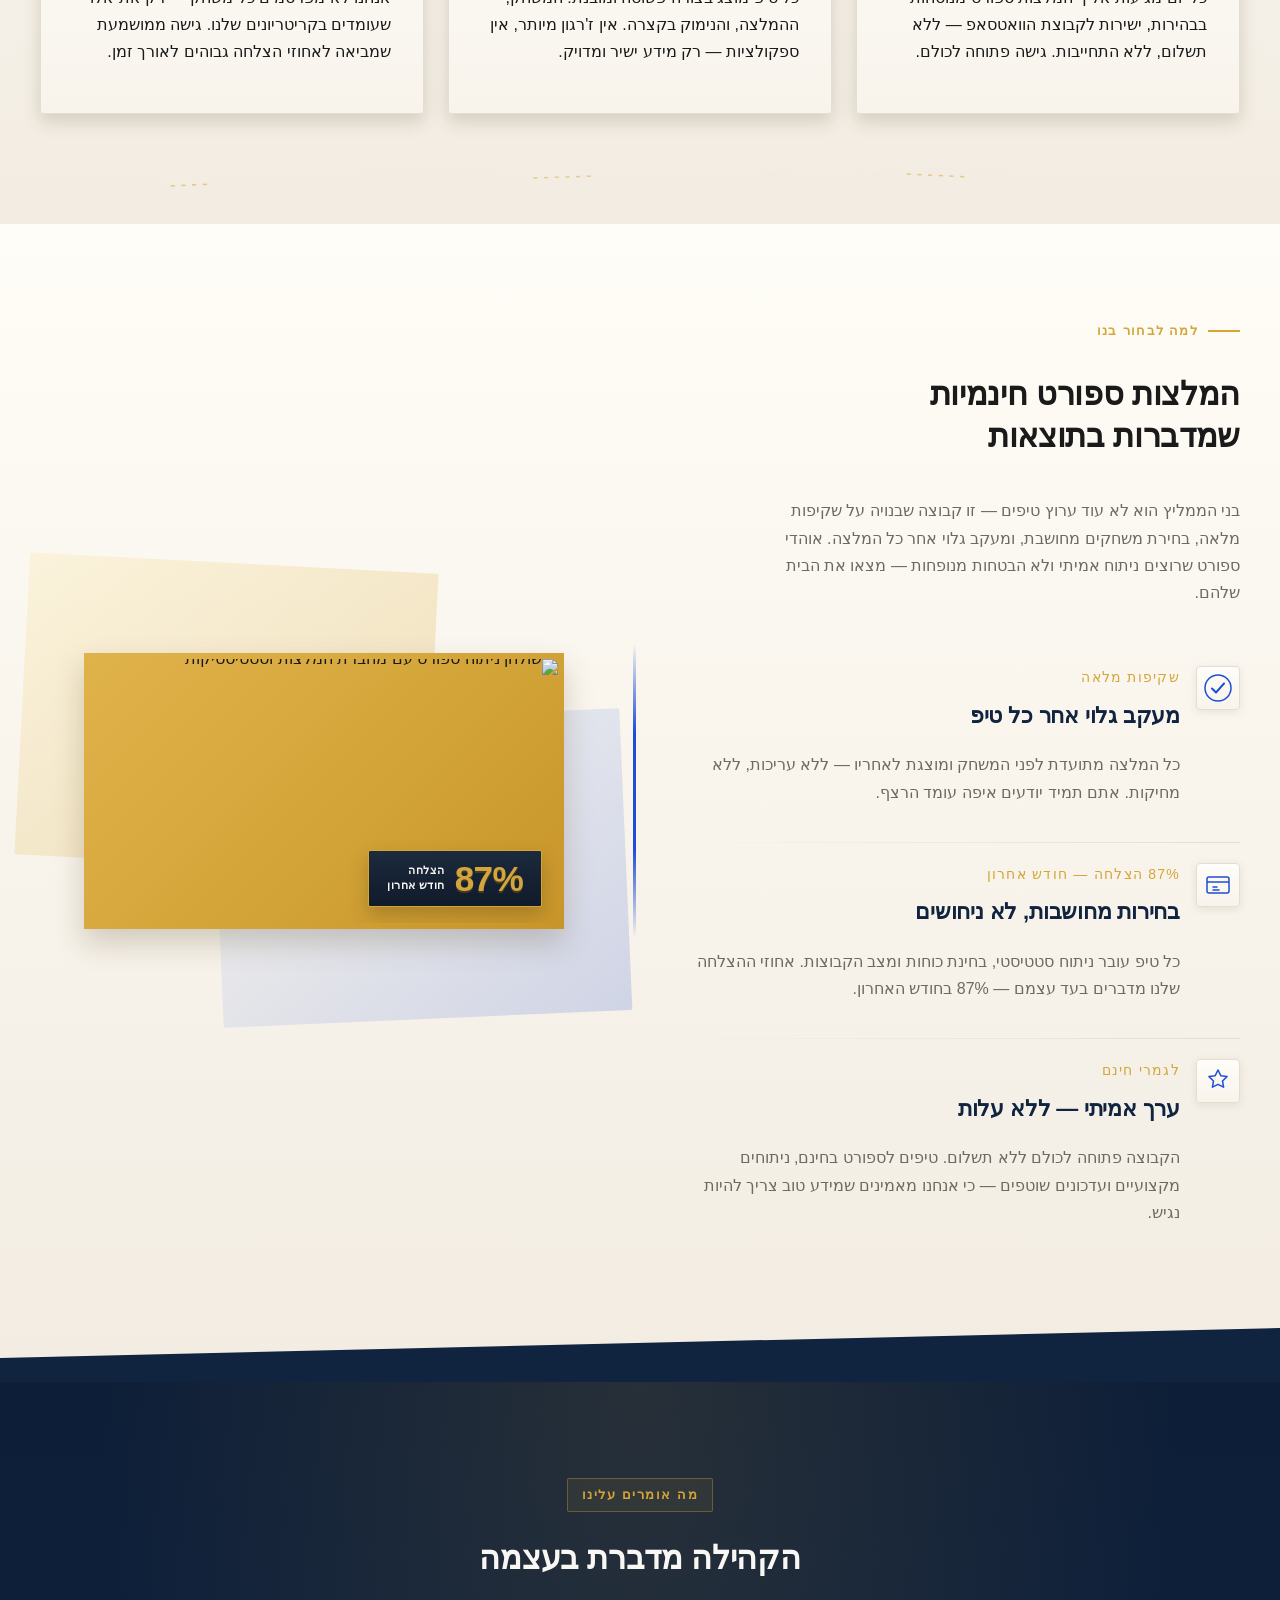
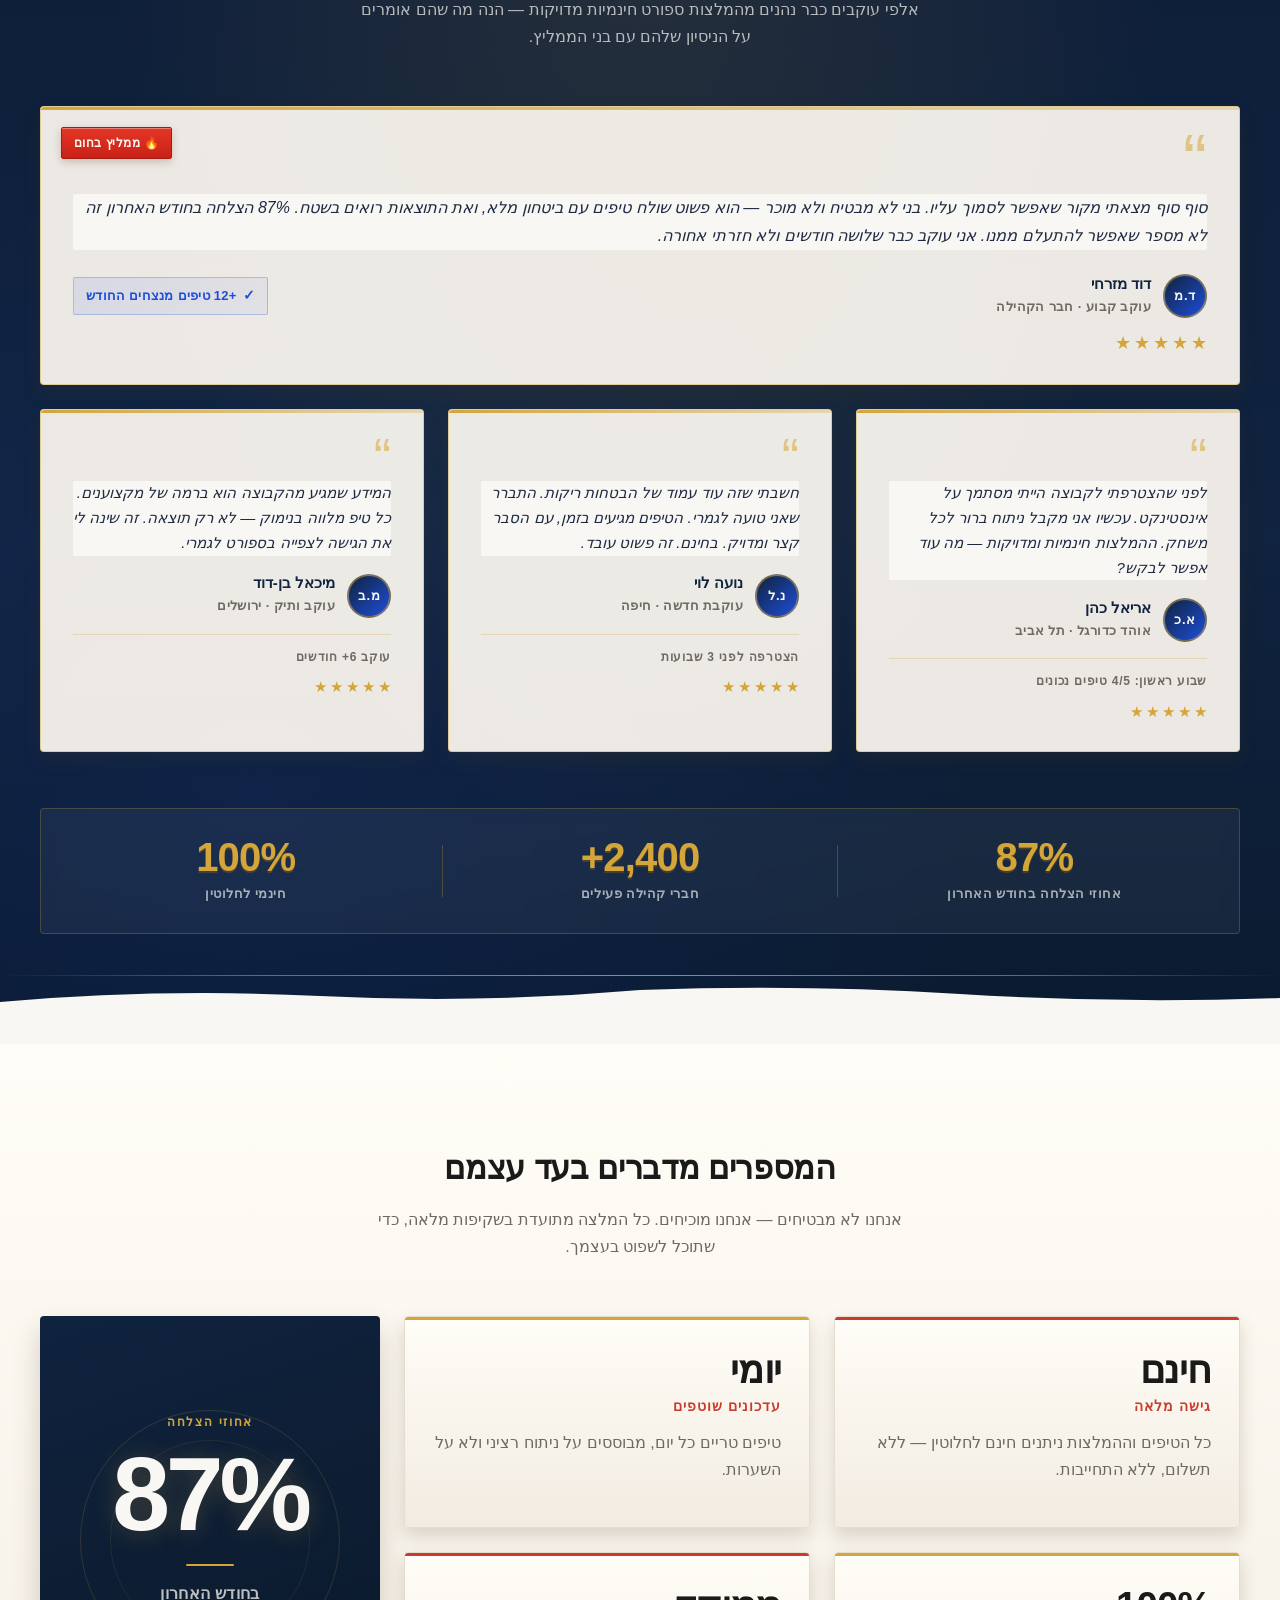
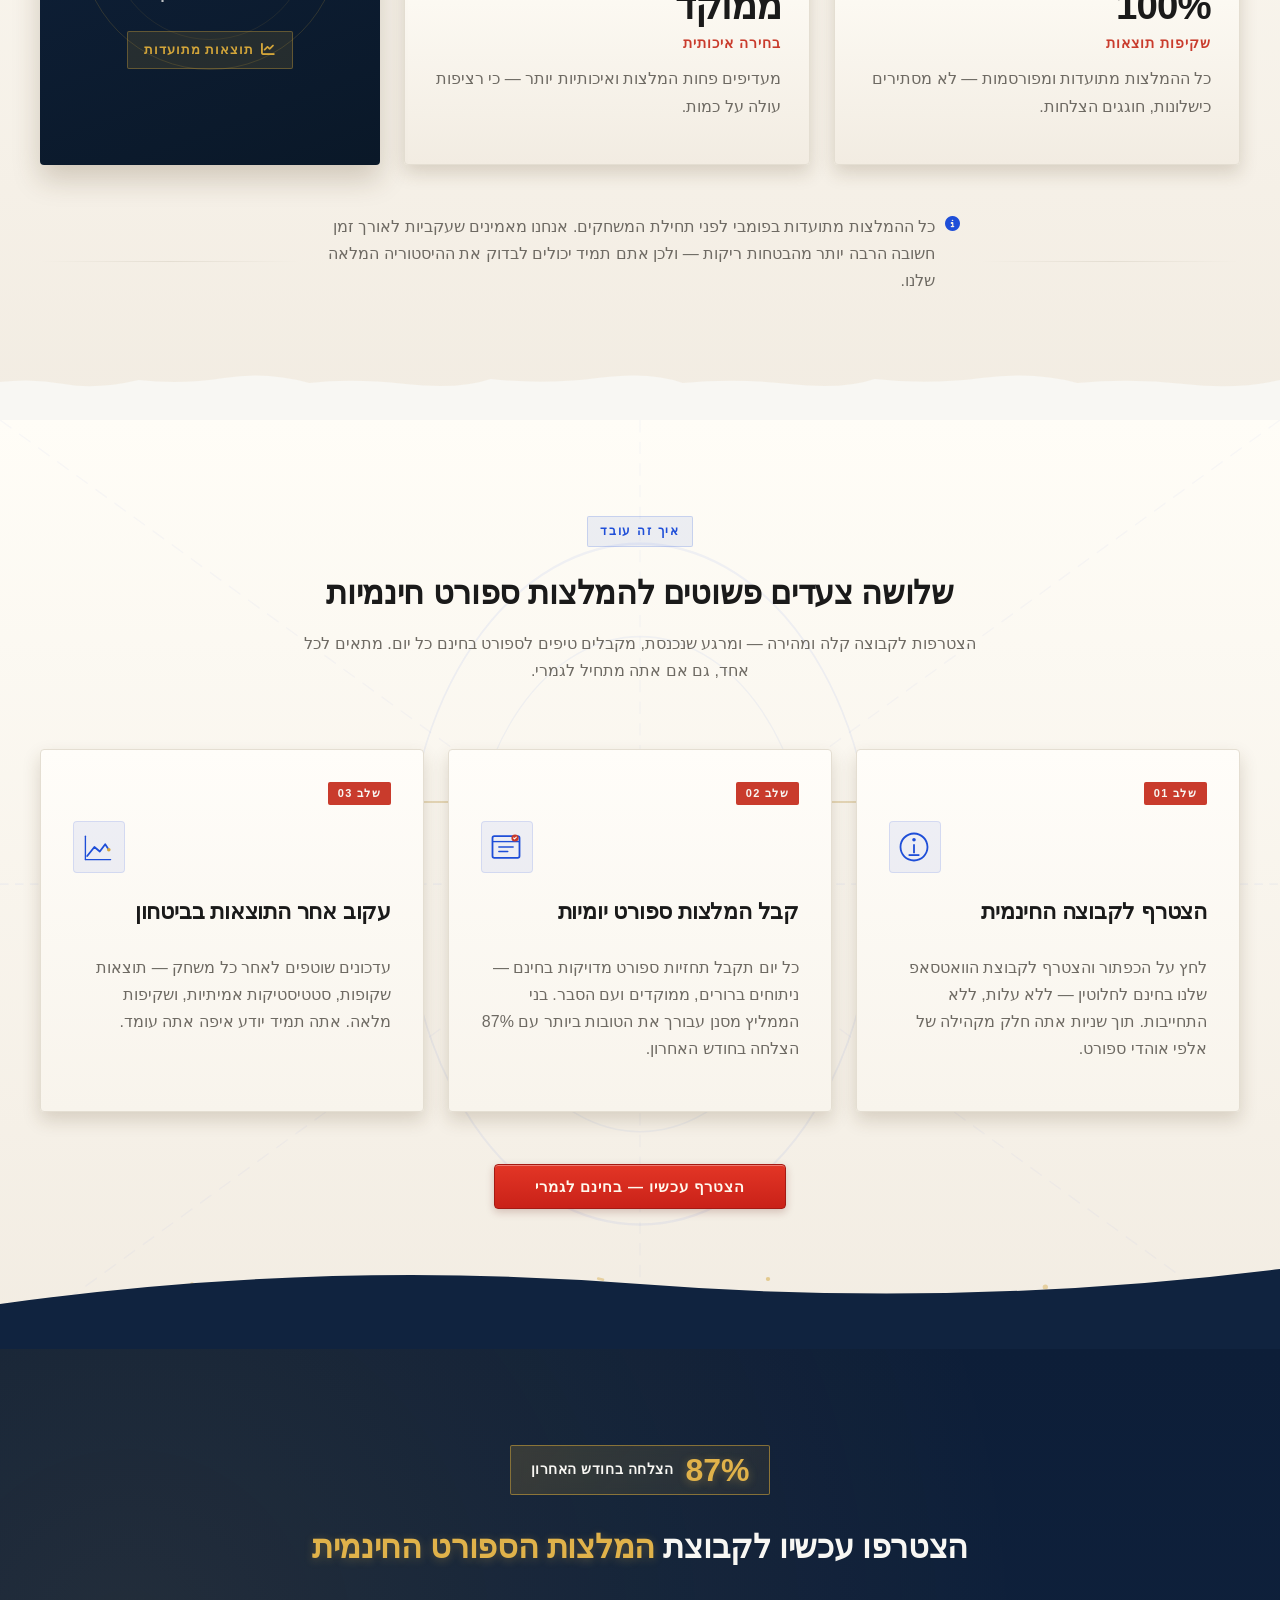
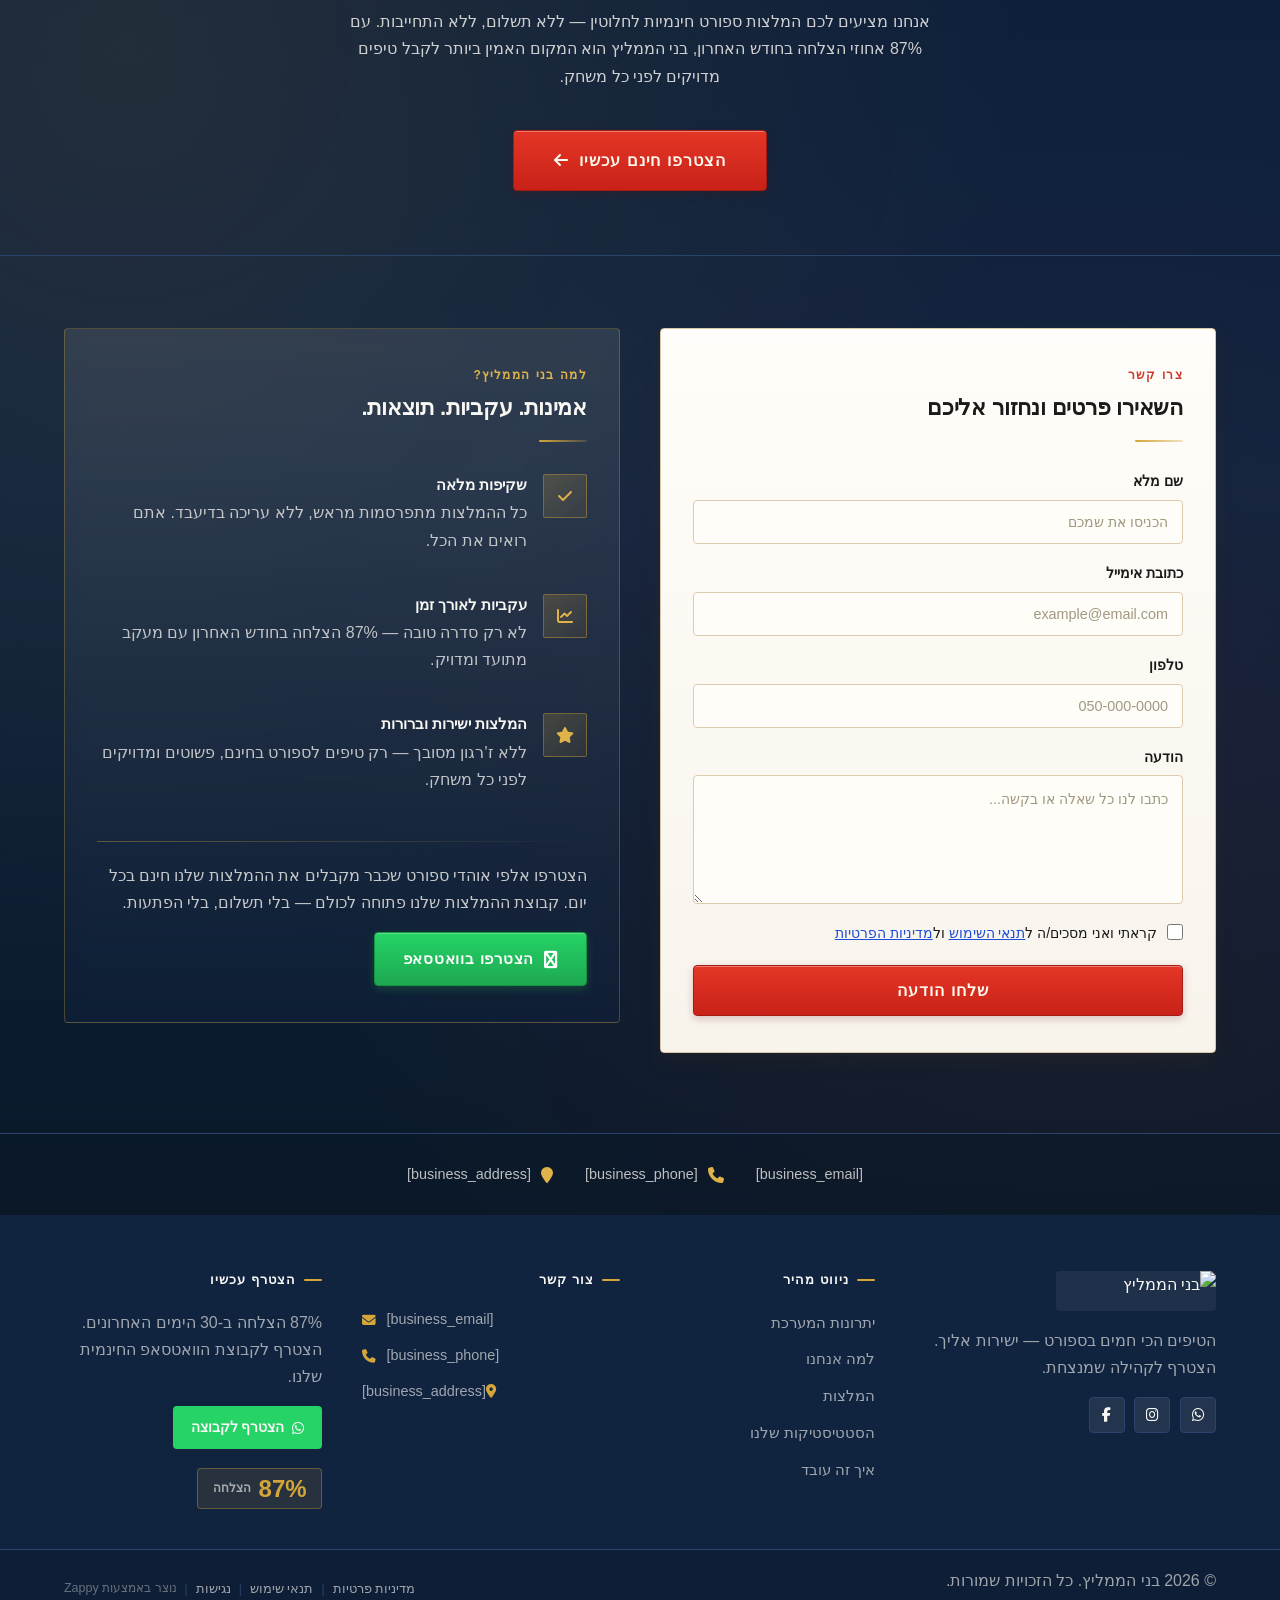
==== commit ad388dcc: "Background sync: Progressive GitHub Sync" ====
--- a/index.html
+++ b/index.html
@@ -326,16 +326,16 @@
   <nav class="navbar" dir="rtl">
   <button class="mobile-toggle" id="mobileToggle" aria-label="Menu">
     <svg class="hamburger-icon" width="24" height="24" viewBox="0 0 24 24" fill="none">
-      <path d="M3 12h18M3 6h18M3 18h18" stroke="currentColor" stroke-width="2" stroke-linecap="round"/>
+      <path d="M3 12h18M3 6h18M3 18h18" stroke="currentColor" stroke-width="2" stroke-linecap="round"></path>
     </svg>
     <svg class="close-icon" width="24" height="24" viewBox="0 0 24 24" fill="none" style="display: none;">
-      <path d="M18 6L6 18M6 6l12 12" stroke="currentColor" stroke-width="2" stroke-linecap="round"/>
+      <path d="M18 6L6 18M6 6l12 12" stroke="currentColor" stroke-width="2" stroke-linecap="round"></path>
     </svg>
   </button>
 
   <button class="phone-header-btn" data-phone="[business_phone]" aria-label="Call">
     <svg width="20" height="20" viewBox="0 0 24 24" fill="currentColor">
-      <path d="M22 16.92v3a2 2 0 0 1-2.18 2 19.79 19.79 0 0 1-8.63-3.07 19.5 19.5 0 0 1-6-6 19.79 19.79 0 0 1-3.07-8.67A2 2 0 0 1 4.11 2h3a2 2 0 0 1 2 1.72 12.84 12.84 0 0 0 .7 2.81 2 2 0 0 1-.45 2.11L8.09 9.91a16 16 0 0 0 6 6l1.27-1.27a2 2 0 0 1 2.11-.45 12.84 12.84 0 0 0 2.81.7A2 2 0 0 1 22 16.92z"/>
+      <path d="M22 16.92v3a2 2 0 0 1-2.18 2 19.79 19.79 0 0 1-8.63-3.07 19.5 19.5 0 0 1-6-6 19.79 19.79 0 0 1-3.07-8.67A2 2 0 0 1 4.11 2h3a2 2 0 0 1 2 1.72 12.84 12.84 0 0 0 .7 2.81 2 2 0 0 1-.45 2.11L8.09 9.91a16 16 0 0 0 6 6l1.27-1.27a2 2 0 0 1 2.11-.45 12.84 12.84 0 0 0 2.81.7A2 2 0 0 1 22 16.92z"></path>
     </svg>
   </button>
 
@@ -820,15 +820,15 @@
         <div class="index-hero-stat-divider" aria-hidden="true"></div>
         <div class="index-hero-stat-pills">
           <div class="index-hero-pill">
-            <svg data-element-type="icon" data-icon-type="svg" width="14" height="14" viewBox="0 0 24 24" fill="none" stroke="currentColor" stroke-width="2.5" stroke-linecap="round" stroke-linejoin="round" aria-hidden="true"><polyline points="20 6 9 17 4 12"/></svg>
+            <svg data-element-type="icon" data-icon-type="svg" width="14" height="14" viewBox="0 0 24 24" fill="none" stroke="currentColor" stroke-width="2.5" stroke-linecap="round" stroke-linejoin="round" aria-hidden="true"><polyline points="20 6 9 17 4 12"></polyline></svg>
             <span>שקיפות מלאה</span>
           </div>
           <div class="index-hero-pill">
-            <svg data-element-type="icon" data-icon-type="svg" width="14" height="14" viewBox="0 0 24 24" fill="none" stroke="currentColor" stroke-width="2.5" stroke-linecap="round" stroke-linejoin="round" aria-hidden="true"><polyline points="20 6 9 17 4 12"/></svg>
+            <svg data-element-type="icon" data-icon-type="svg" width="14" height="14" viewBox="0 0 24 24" fill="none" stroke="currentColor" stroke-width="2.5" stroke-linecap="round" stroke-linejoin="round" aria-hidden="true"><polyline points="20 6 9 17 4 12"></polyline></svg>
             <span>גישה חינמית</span>
           </div>
           <div class="index-hero-pill">
-            <svg data-element-type="icon" data-icon-type="svg" width="14" height="14" viewBox="0 0 24 24" fill="none" stroke="currentColor" stroke-width="2.5" stroke-linecap="round" stroke-linejoin="round" aria-hidden="true"><polyline points="20 6 9 17 4 12"/></svg>
+            <svg data-element-type="icon" data-icon-type="svg" width="14" height="14" viewBox="0 0 24 24" fill="none" stroke="currentColor" stroke-width="2.5" stroke-linecap="round" stroke-linejoin="round" aria-hidden="true"><polyline points="20 6 9 17 4 12"></polyline></svg>
             <span>טופס אחרון מנצח</span>
           </div>
         </div>
@@ -838,7 +838,7 @@
       <div class="index-hero-cta-group" style="text-align: left !important; display: flex !important; justify-content: flex-end !important; align-items: flex-start !important; width: 100% !important;">
         
         <a href="#results" class="index-hero-btn-secondary" data-element-type="button" data-element-id="btn-1774724481557-zn92dbeeg" data-native-element="true">
-          <svg data-element-type="icon" data-icon-type="svg" width="16" height="16" viewBox="0 0 24 24" fill="none" stroke="currentColor" stroke-width="2.5" stroke-linecap="round" stroke-linejoin="round" aria-hidden="true"><path d="M14 2H6a2 2 0 0 0-2 2v16a2 2 0 0 0 2 2h12a2 2 0 0 0 2-2V8z"/><polyline points="14 2 14 8 20 8"/><line x1="16" y1="13" x2="8" y2="13"/><line x1="16" y1="17" x2="8" y2="17"/><polyline points="10 9 9 9 8 9"/></svg>
+          <svg data-element-type="icon" data-icon-type="svg" width="16" height="16" viewBox="0 0 24 24" fill="none" stroke="currentColor" stroke-width="2.5" stroke-linecap="round" stroke-linejoin="round" aria-hidden="true"><path d="M14 2H6a2 2 0 0 0-2 2v16a2 2 0 0 0 2 2h12a2 2 0 0 0 2-2V8z"></path><polyline points="14 2 14 8 20 8"></polyline><line x1="16" y1="13" x2="8" y2="13"></line><line x1="16" y1="17" x2="8" y2="17"></line><polyline points="10 9 9 9 8 9"></polyline></svg>
           צפו בתוצאות ובהוכחות
         </a>
       </div>
@@ -849,21 +849,16 @@
   <div class="index-hero-divider-wrapper">
     <svg data-no-icon-edit="true" aria-hidden="true" viewBox="0 0 1440 90" preserveAspectRatio="none" xmlns="http://www.w3.org/2000/svg">
       <!-- Gold trim line -->
-      <path d="M0,90 L0,14 L1440,2 L1440,90 Z" fill="#F8F7F3"/>
+      <path d="M0,90 L0,14 L1440,2 L1440,90 Z" fill="#F8F7F3"></path>
       <!-- Red ribbon body -->
-      <path d="M0,90 L0,18 L1440,6 L1440,90 Z" fill="#F8F7F3"/>
+      <path d="M0,90 L0,18 L1440,6 L1440,90 Z" fill="#F8F7F3"></path>
       <!-- Light section fill -->
-      <path d="M0,90 L0,22 L1440,10 L1440,90 Z" fill="#F8F7F3"/>
+      <path d="M0,90 L0,22 L1440,10 L1440,90 Z" fill="#F8F7F3"></path>
     </svg>
   </div>
 </section>
 
-<section id="layout-1774726370521" class="layout-section hero-section" data-zappy-component="true" style="width: 100vw; margin-left: calc(-50vw + 50%); min-height: 500px; position: relative; display: flex; align-items: center; justify-content: center; direction: rtl; overflow: hidden; box-sizing: border-box; background-color: #C93B2C;" data-component-id="hero-fullwidth-bg">
-  <div class="container" style="position: relative; max-width: 1200px; width: 100%; margin: 0 auto; padding: 80px 1.5rem; text-align: center; box-sizing: border-box;">
-    <h1 style="font-size: 48px; font-weight: 700; color: #FFFFFF; margin-bottom: 20px; font-family: system-ui, -apple-system, sans-serif;">כותרת שלך כאן</h1>
-    <h3 style="font-size: 24px; font-weight: 400; color: #FFFFFF; max-width: 700px; margin: 0 auto; font-family: system-ui, -apple-system, sans-serif;">כותרת משנה שלך כאן</h3>
-  </div>
-</section>
+
 
 
 
@@ -908,8 +903,8 @@
         <div class="index-features-card-ribbon">חינמי</div>
         <div class="index-features-card-icon-wrap">
           <svg data-element-type="icon" data-icon-type="svg" width="36" height="36" viewBox="0 0 36 36" fill="none" xmlns="http://www.w3.org/2000/svg" aria-hidden="true">
-            <circle cx="18" cy="18" r="16" stroke="currentColor" stroke-width="2"/>
-            <path d="M11 18l5 5 9-9" stroke="currentColor" stroke-width="2.2" stroke-linecap="round" stroke-linejoin="round"/>
+            <circle cx="18" cy="18" r="16" stroke="currentColor" stroke-width="2"></circle>
+            <path d="M11 18l5 5 9-9" stroke="currentColor" stroke-width="2.2" stroke-linecap="round" stroke-linejoin="round"></path>
           </svg>
         </div>
         <span class="index-features-card-category">גישה</span>
@@ -921,10 +916,10 @@
       <article class="index-features-card">
         <div class="index-features-card-icon-wrap">
           <svg data-element-type="icon" data-icon-type="svg" width="36" height="36" viewBox="0 0 36 36" fill="none" xmlns="http://www.w3.org/2000/svg" aria-hidden="true">
-            <rect x="5" y="8" width="26" height="20" rx="2" stroke="currentColor" stroke-width="2"/>
-            <path d="M5 14h26" stroke="currentColor" stroke-width="2"/>
-            <path d="M13 8v6M23 8v6" stroke="currentColor" stroke-width="2" stroke-linecap="round"/>
-            <path d="M10 21h6M10 25h4" stroke="currentColor" stroke-width="1.8" stroke-linecap="round"/>
+            <rect x="5" y="8" width="26" height="20" rx="2" stroke="currentColor" stroke-width="2"></rect>
+            <path d="M5 14h26" stroke="currentColor" stroke-width="2"></path>
+            <path d="M13 8v6M23 8v6" stroke="currentColor" stroke-width="2" stroke-linecap="round"></path>
+            <path d="M10 21h6M10 25h4" stroke="currentColor" stroke-width="1.8" stroke-linecap="round"></path>
           </svg>
         </div>
         <span class="index-features-card-category">בהירות</span>
@@ -936,8 +931,8 @@
       <article class="index-features-card">
         <div class="index-features-card-icon-wrap">
           <svg data-element-type="icon" data-icon-type="svg" width="36" height="36" viewBox="0 0 36 36" fill="none" xmlns="http://www.w3.org/2000/svg" aria-hidden="true">
-            <path d="M18 4l3.5 7 7.5 1.1-5.5 5.3 1.3 7.6L18 21.5l-6.8 3.5 1.3-7.6L7 12.1l7.5-1.1z" stroke="currentColor" stroke-width="2" stroke-linejoin="round"/>
-            <path d="M18 28v4M12 31l6-3 6 3" stroke="currentColor" stroke-width="1.8" stroke-linecap="round" stroke-linejoin="round"/>
+            <path d="M18 4l3.5 7 7.5 1.1-5.5 5.3 1.3 7.6L18 21.5l-6.8 3.5 1.3-7.6L7 12.1l7.5-1.1z" stroke="currentColor" stroke-width="2" stroke-linejoin="round"></path>
+            <path d="M18 28v4M12 31l6-3 6 3" stroke="currentColor" stroke-width="1.8" stroke-linecap="round" stroke-linejoin="round"></path>
           </svg>
         </div>
         <span class="index-features-card-category">שיטה</span>
@@ -951,11 +946,11 @@
   <!-- Bottom Divider -->
   <div class="index-features-divider-wrapper">
     <svg data-no-icon-edit="true" aria-hidden="true" viewBox="0 0 1200 90" preserveAspectRatio="none" xmlns="http://www.w3.org/2000/svg">
-      <path d="M0,90 L0,48 Q60,38 120,46 T240,40 Q300,46 360,36 T480,42 Q540,36 600,44 T720,38 Q780,44 840,36 T960,42 Q1020,36 1080,44 T1200,40 L1200,90 Z" fill="#F2ECE2"/>
+      <path d="M0,90 L0,48 Q60,38 120,46 T240,40 Q300,46 360,36 T480,42 Q540,36 600,44 T720,38 Q780,44 840,36 T960,42 Q1020,36 1080,44 T1200,40 L1200,90 Z" fill="#F2ECE2"></path>
       <!-- Gold dash accents -->
-      <line x1="160" y1="52" x2="200" y2="50" stroke="var(--secondary)" stroke-width="1.5" stroke-dasharray="4 6" opacity="0.55"/>
-      <line x1="500" y1="44" x2="560" y2="42" stroke="var(--secondary)" stroke-width="1.5" stroke-dasharray="4 6" opacity="0.45"/>
-      <line x1="850" y1="40" x2="910" y2="43" stroke="var(--secondary)" stroke-width="1.5" stroke-dasharray="4 6" opacity="0.5"/>
+      <line x1="160" y1="52" x2="200" y2="50" stroke="var(--secondary)" stroke-width="1.5" stroke-dasharray="4 6" opacity="0.55"></line>
+      <line x1="500" y1="44" x2="560" y2="42" stroke="var(--secondary)" stroke-width="1.5" stroke-dasharray="4 6" opacity="0.45"></line>
+      <line x1="850" y1="40" x2="910" y2="43" stroke="var(--secondary)" stroke-width="1.5" stroke-dasharray="4 6" opacity="0.5"></line>
     </svg>
   </div>
 </section>
@@ -980,8 +975,8 @@
         <div class="index-benefits-item">
           <div class="index-benefits-item-icon">
             <svg data-element-type="icon" data-icon-type="svg" width="28" height="28" viewBox="0 0 28 28" fill="none" xmlns="http://www.w3.org/2000/svg" aria-hidden="true">
-              <circle cx="14" cy="14" r="13" stroke="currentColor" stroke-width="1.5"/>
-              <path d="M8 14.5l4 4 8-9" stroke="currentColor" stroke-width="2" stroke-linecap="round" stroke-linejoin="round"/>
+              <circle cx="14" cy="14" r="13" stroke="currentColor" stroke-width="1.5"></circle>
+              <path d="M8 14.5l4 4 8-9" stroke="currentColor" stroke-width="2" stroke-linecap="round" stroke-linejoin="round"></path>
             </svg>
           </div>
           <div class="index-benefits-item-body">
@@ -996,9 +991,9 @@
         <div class="index-benefits-item">
           <div class="index-benefits-item-icon">
             <svg data-element-type="icon" data-icon-type="svg" width="28" height="28" viewBox="0 0 28 28" fill="none" xmlns="http://www.w3.org/2000/svg" aria-hidden="true">
-              <rect x="3" y="6" width="22" height="16" rx="2" stroke="currentColor" stroke-width="1.5"/>
-              <path d="M3 11h22" stroke="currentColor" stroke-width="1.5"/>
-              <path d="M9 16h4M9 19h6" stroke="currentColor" stroke-width="1.5" stroke-linecap="round"/>
+              <rect x="3" y="6" width="22" height="16" rx="2" stroke="currentColor" stroke-width="1.5"></rect>
+              <path d="M3 11h22" stroke="currentColor" stroke-width="1.5"></path>
+              <path d="M9 16h4M9 19h6" stroke="currentColor" stroke-width="1.5" stroke-linecap="round"></path>
             </svg>
           </div>
           <div class="index-benefits-item-body">
@@ -1013,7 +1008,7 @@
         <div class="index-benefits-item">
           <div class="index-benefits-item-icon">
             <svg data-element-type="icon" data-icon-type="svg" width="28" height="28" viewBox="0 0 28 28" fill="none" xmlns="http://www.w3.org/2000/svg" aria-hidden="true">
-              <path d="M14 3l2.8 5.7 6.2.9-4.5 4.4 1.1 6.2L14 17.3 8.4 20.2l1.1-6.2L5 9.6l6.2-.9L14 3z" stroke="currentColor" stroke-width="1.5" stroke-linejoin="round"/>
+              <path d="M14 3l2.8 5.7 6.2.9-4.5 4.4 1.1 6.2L14 17.3 8.4 20.2l1.1-6.2L5 9.6l6.2-.9L14 3z" stroke="currentColor" stroke-width="1.5" stroke-linejoin="round"></path>
             </svg>
           </div>
           <div class="index-benefits-item-body">
@@ -1056,7 +1051,7 @@
   <!-- Bottom diagonal gold divider → darker testimonial section -->
   <div class="index-benefits-divider-wrapper">
     <svg data-no-icon-edit="true" aria-hidden="true" viewBox="0 0 1200 72" preserveAspectRatio="none" xmlns="http://www.w3.org/2000/svg">
-      <path d="M0,72 L0,48 L1200,18 L1200,72 Z" fill="#10233F"/>
+      <path d="M0,72 L0,48 L1200,18 L1200,72 Z" fill="#10233F"></path>
     </svg>
   </div>
 
@@ -1190,7 +1185,7 @@
   <div class="index-testimonials-divider-wrapper">
     <div class="index-testimonials-gold-line"></div>
     <svg data-no-icon-edit="true" aria-hidden="true" viewBox="0 0 1200 70" preserveAspectRatio="none" xmlns="http://www.w3.org/2000/svg">
-      <path d="M0,70 L0,28 Q150,14 300,22 T600,16 Q750,10 900,20 T1200,24 L1200,70 Z" fill="#F8F7F3"/>
+      <path d="M0,70 L0,28 Q150,14 300,22 T600,16 Q750,10 900,20 T1200,24 L1200,70 Z" fill="#F8F7F3"></path>
     </svg>
   </div>
 
@@ -1272,7 +1267,7 @@
   <!-- Bottom Divider: torn paper edge to next section -->
   <div class="index-stats-divider-wrapper">
     <svg data-no-icon-edit="true" aria-hidden="true" viewBox="0 0 1200 70" preserveAspectRatio="none" xmlns="http://www.w3.org/2000/svg">
-      <path d="M0,70 L0,32 Q30,28 60,34 T130,30 Q170,35 210,28 T290,33 Q330,28 380,34 T460,29 Q510,35 560,28 T640,33 Q690,28 740,34 T820,29 Q870,35 920,28 T1010,33 Q1060,28 1110,34 T1200,30 L1200,70 Z" fill="#F8F7F3"/>
+      <path d="M0,70 L0,32 Q30,28 60,34 T130,30 Q170,35 210,28 T290,33 Q330,28 380,34 T460,29 Q510,35 560,28 T640,33 Q690,28 740,34 T820,29 Q870,35 920,28 T1010,33 Q1060,28 1110,34 T1200,30 L1200,70 Z" fill="#F8F7F3"></path>
     </svg>
   </div>
 
@@ -1282,12 +1277,12 @@
   <!-- Blueprint background decorations -->
   <div class="index-process-section__bg-decor" aria-hidden="true">
     <svg data-no-icon-edit="true" aria-hidden="true" class="index-process-section__blueprint-lines" viewBox="0 0 1200 600" preserveAspectRatio="none" xmlns="http://www.w3.org/2000/svg">
-      <circle cx="600" cy="300" r="220" fill="none" stroke="rgba(30,78,216,0.06)" stroke-width="1.5"/>
-      <circle cx="600" cy="300" r="160" fill="none" stroke="rgba(30,78,216,0.05)" stroke-width="1"/>
-      <line x1="0" y1="300" x2="1200" y2="300" stroke="rgba(30,78,216,0.04)" stroke-width="1" stroke-dasharray="8 6"/>
-      <line x1="600" y1="0" x2="600" y2="600" stroke="rgba(30,78,216,0.04)" stroke-width="1" stroke-dasharray="8 6"/>
-      <line x1="0" y1="0" x2="1200" y2="600" stroke="rgba(30,78,216,0.03)" stroke-width="1" stroke-dasharray="12 8"/>
-      <line x1="1200" y1="0" x2="0" y2="600" stroke="rgba(30,78,216,0.03)" stroke-width="1" stroke-dasharray="12 8"/>
+      <circle cx="600" cy="300" r="220" fill="none" stroke="rgba(30,78,216,0.06)" stroke-width="1.5"></circle>
+      <circle cx="600" cy="300" r="160" fill="none" stroke="rgba(30,78,216,0.05)" stroke-width="1"></circle>
+      <line x1="0" y1="300" x2="1200" y2="300" stroke="rgba(30,78,216,0.04)" stroke-width="1" stroke-dasharray="8 6"></line>
+      <line x1="600" y1="0" x2="600" y2="600" stroke="rgba(30,78,216,0.04)" stroke-width="1" stroke-dasharray="8 6"></line>
+      <line x1="0" y1="0" x2="1200" y2="600" stroke="rgba(30,78,216,0.03)" stroke-width="1" stroke-dasharray="12 8"></line>
+      <line x1="1200" y1="0" x2="0" y2="600" stroke="rgba(30,78,216,0.03)" stroke-width="1" stroke-dasharray="12 8"></line>
     </svg>
   </div>
 
@@ -1311,8 +1306,8 @@
         </div>
         <div class="index-process-section__card-icon" aria-hidden="true">
           <svg data-element-type="icon" data-icon-type="svg" width="40" height="40" viewBox="0 0 40 40" fill="none" xmlns="http://www.w3.org/2000/svg">
-            <path d="M20 4C11.163 4 4 11.163 4 20s7.163 16 16 16 16-7.163 16-16S28.837 4 20 4zm0 2c7.732 0 14 6.268 14 14s-6.268 14-14 14S6 27.732 6 20 12.268 6 20 6zm0 4a2 2 0 100 4 2 2 0 000-4zm-1 7v10h2V17h-2z" fill="currentColor"/>
-            <path d="M26 28H14v2h12v-2z" fill="currentColor"/>
+            <path d="M20 4C11.163 4 4 11.163 4 20s7.163 16 16 16 16-7.163 16-16S28.837 4 20 4zm0 2c7.732 0 14 6.268 14 14s-6.268 14-14 14S6 27.732 6 20 12.268 6 20 6zm0 4a2 2 0 100 4 2 2 0 000-4zm-1 7v10h2V17h-2z" fill="currentColor"></path>
+            <path d="M26 28H14v2h12v-2z" fill="currentColor"></path>
           </svg>
         </div>
         <div class="index-process-section__card-body">
@@ -1328,11 +1323,11 @@
         </div>
         <div class="index-process-section__card-icon" aria-hidden="true">
           <svg data-element-type="icon" data-icon-type="svg" width="40" height="40" viewBox="0 0 40 40" fill="none" xmlns="http://www.w3.org/2000/svg">
-            <rect x="5" y="8" width="30" height="24" rx="2" stroke="currentColor" stroke-width="2" fill="none"/>
-            <path d="M5 14h30" stroke="currentColor" stroke-width="1.5"/>
-            <path d="M12 20h16M12 25h10" stroke="currentColor" stroke-width="1.5" stroke-linecap="round"/>
-            <circle cx="30" cy="10" r="4" fill="var(--primary)"/>
-            <path d="M28.5 10l1 1 2-2" stroke="white" stroke-width="1.2" stroke-linecap="round" stroke-linejoin="round"/>
+            <rect x="5" y="8" width="30" height="24" rx="2" stroke="currentColor" stroke-width="2" fill="none"></rect>
+            <path d="M5 14h30" stroke="currentColor" stroke-width="1.5"></path>
+            <path d="M12 20h16M12 25h10" stroke="currentColor" stroke-width="1.5" stroke-linecap="round"></path>
+            <circle cx="30" cy="10" r="4" fill="var(--primary)"></circle>
+            <path d="M28.5 10l1 1 2-2" stroke="white" stroke-width="1.2" stroke-linecap="round" stroke-linejoin="round"></path>
           </svg>
         </div>
         <div class="index-process-section__card-body">
@@ -1348,10 +1343,10 @@
         </div>
         <div class="index-process-section__card-icon" aria-hidden="true">
           <svg data-element-type="icon" data-icon-type="svg" width="40" height="40" viewBox="0 0 40 40" fill="none" xmlns="http://www.w3.org/2000/svg">
-            <path d="M8 30l8-10 6 5 6-8 4 6" stroke="currentColor" stroke-width="2" stroke-linecap="round" stroke-linejoin="round" fill="none"/>
-            <circle cx="32" cy="23" r="2" fill="var(--secondary)"/>
-            <path d="M6 34h28" stroke="currentColor" stroke-width="1.5" stroke-linecap="round"/>
-            <path d="M6 8v26" stroke="currentColor" stroke-width="1.5" stroke-linecap="round"/>
+            <path d="M8 30l8-10 6 5 6-8 4 6" stroke="currentColor" stroke-width="2" stroke-linecap="round" stroke-linejoin="round" fill="none"></path>
+            <circle cx="32" cy="23" r="2" fill="var(--secondary)"></circle>
+            <path d="M6 34h28" stroke="currentColor" stroke-width="1.5" stroke-linecap="round"></path>
+            <path d="M6 8v26" stroke="currentColor" stroke-width="1.5" stroke-linecap="round"></path>
           </svg>
         </div>
         <div class="index-process-section__card-body">
@@ -1371,20 +1366,20 @@
   <div class="index-process-section__divider-wrapper">
     <svg data-no-icon-edit="true" aria-hidden="true" viewBox="0 0 1200 100" preserveAspectRatio="none" xmlns="http://www.w3.org/2000/svg">
       <!-- Gold confetti specks -->
-      <circle cx="80" cy="55" r="2.5" fill="rgba(212,166,58,0.55)"/>
-      <circle cx="180" cy="35" r="1.8" fill="rgba(212,166,58,0.45)"/>
-      <circle cx="320" cy="60" r="2" fill="rgba(212,166,58,0.4)"/>
-      <circle cx="450" cy="40" r="1.5" fill="rgba(212,166,58,0.5)"/>
-      <circle cx="600" cy="50" r="3" fill="rgba(212,166,58,0.35)"/>
-      <circle cx="720" cy="30" r="2" fill="rgba(212,166,58,0.5)"/>
-      <circle cx="860" cy="58" r="1.8" fill="rgba(212,166,58,0.45)"/>
-      <circle cx="980" cy="38" r="2.5" fill="rgba(212,166,58,0.4)"/>
-      <circle cx="1100" cy="52" r="2" fill="rgba(212,166,58,0.55)"/>
-      <rect x="140" y="42" width="8" height="3" rx="1" fill="rgba(212,166,58,0.35)" transform="rotate(-20 140 42)"/>
-      <rect x="560" y="28" width="7" height="2.5" rx="1" fill="rgba(212,166,58,0.4)" transform="rotate(15 560 28)"/>
-      <rect x="800" y="48" width="9" height="3" rx="1" fill="rgba(212,166,58,0.35)" transform="rotate(-10 800 48)"/>
+      <circle cx="80" cy="55" r="2.5" fill="rgba(212,166,58,0.55)"></circle>
+      <circle cx="180" cy="35" r="1.8" fill="rgba(212,166,58,0.45)"></circle>
+      <circle cx="320" cy="60" r="2" fill="rgba(212,166,58,0.4)"></circle>
+      <circle cx="450" cy="40" r="1.5" fill="rgba(212,166,58,0.5)"></circle>
+      <circle cx="600" cy="50" r="3" fill="rgba(212,166,58,0.35)"></circle>
+      <circle cx="720" cy="30" r="2" fill="rgba(212,166,58,0.5)"></circle>
+      <circle cx="860" cy="58" r="1.8" fill="rgba(212,166,58,0.45)"></circle>
+      <circle cx="980" cy="38" r="2.5" fill="rgba(212,166,58,0.4)"></circle>
+      <circle cx="1100" cy="52" r="2" fill="rgba(212,166,58,0.55)"></circle>
+      <rect x="140" y="42" width="8" height="3" rx="1" fill="rgba(212,166,58,0.35)" transform="rotate(-20 140 42)"></rect>
+      <rect x="560" y="28" width="7" height="2.5" rx="1" fill="rgba(212,166,58,0.4)" transform="rotate(15 560 28)"></rect>
+      <rect x="800" y="48" width="9" height="3" rx="1" fill="rgba(212,166,58,0.35)" transform="rotate(-10 800 48)"></rect>
       <!-- Upward curve fill: dark bg -->
-      <path d="M0,100 L0,55 Q300,10 600,35 Q900,60 1200,20 L1200,100 Z" fill="#10233F"/>
+      <path d="M0,100 L0,55 Q300,10 600,35 Q900,60 1200,20 L1200,100 Z" fill="#10233F"></path>
     </svg>
   </div>
 </section>
@@ -1418,14 +1413,14 @@
               <h3 class="form-title">השאירו פרטים ונחזור אליכם</h3>
               <div class="form-gold-rule"></div>
             </div>
-            <form class="contact-form" novalidate>
+            <form class="contact-form" novalidate="">
               <div class="form-group">
                 <label class="form-label" for="contact-name">שם מלא</label>
-                <input class="form-input" type="text" id="contact-name" name="name" placeholder="הכניסו את שמכם" required>
+                <input class="form-input" type="text" id="contact-name" name="name" placeholder="הכניסו את שמכם" required="">
               </div>
               <div class="form-group">
                 <label class="form-label" for="contact-email">כתובת אימייל</label>
-                <input class="form-input" type="email" id="contact-email" name="email" placeholder="example@email.com" required>
+                <input class="form-input" type="email" id="contact-email" name="email" placeholder="example@email.com" required="">
               </div>
               <div class="form-group">
                 <label class="form-label" for="contact-phone">טלפון</label>
@@ -1437,7 +1432,7 @@
               </div>
               <div class="privacy-consent">
                 <label class="privacy-consent-label">
-                  <input type="checkbox" name="privacy_consent" class="privacy-consent-checkbox" required>
+                  <input type="checkbox" name="privacy_consent" class="privacy-consent-checkbox" required="">
                   <span>קראתי ואני מסכים/ה ל<a href="/terms" target="_blank">תנאי השימוש</a> ול<a href="/privacy" target="_blank">מדיניות הפרטיות</a></span>
                 </label>
               </div>
